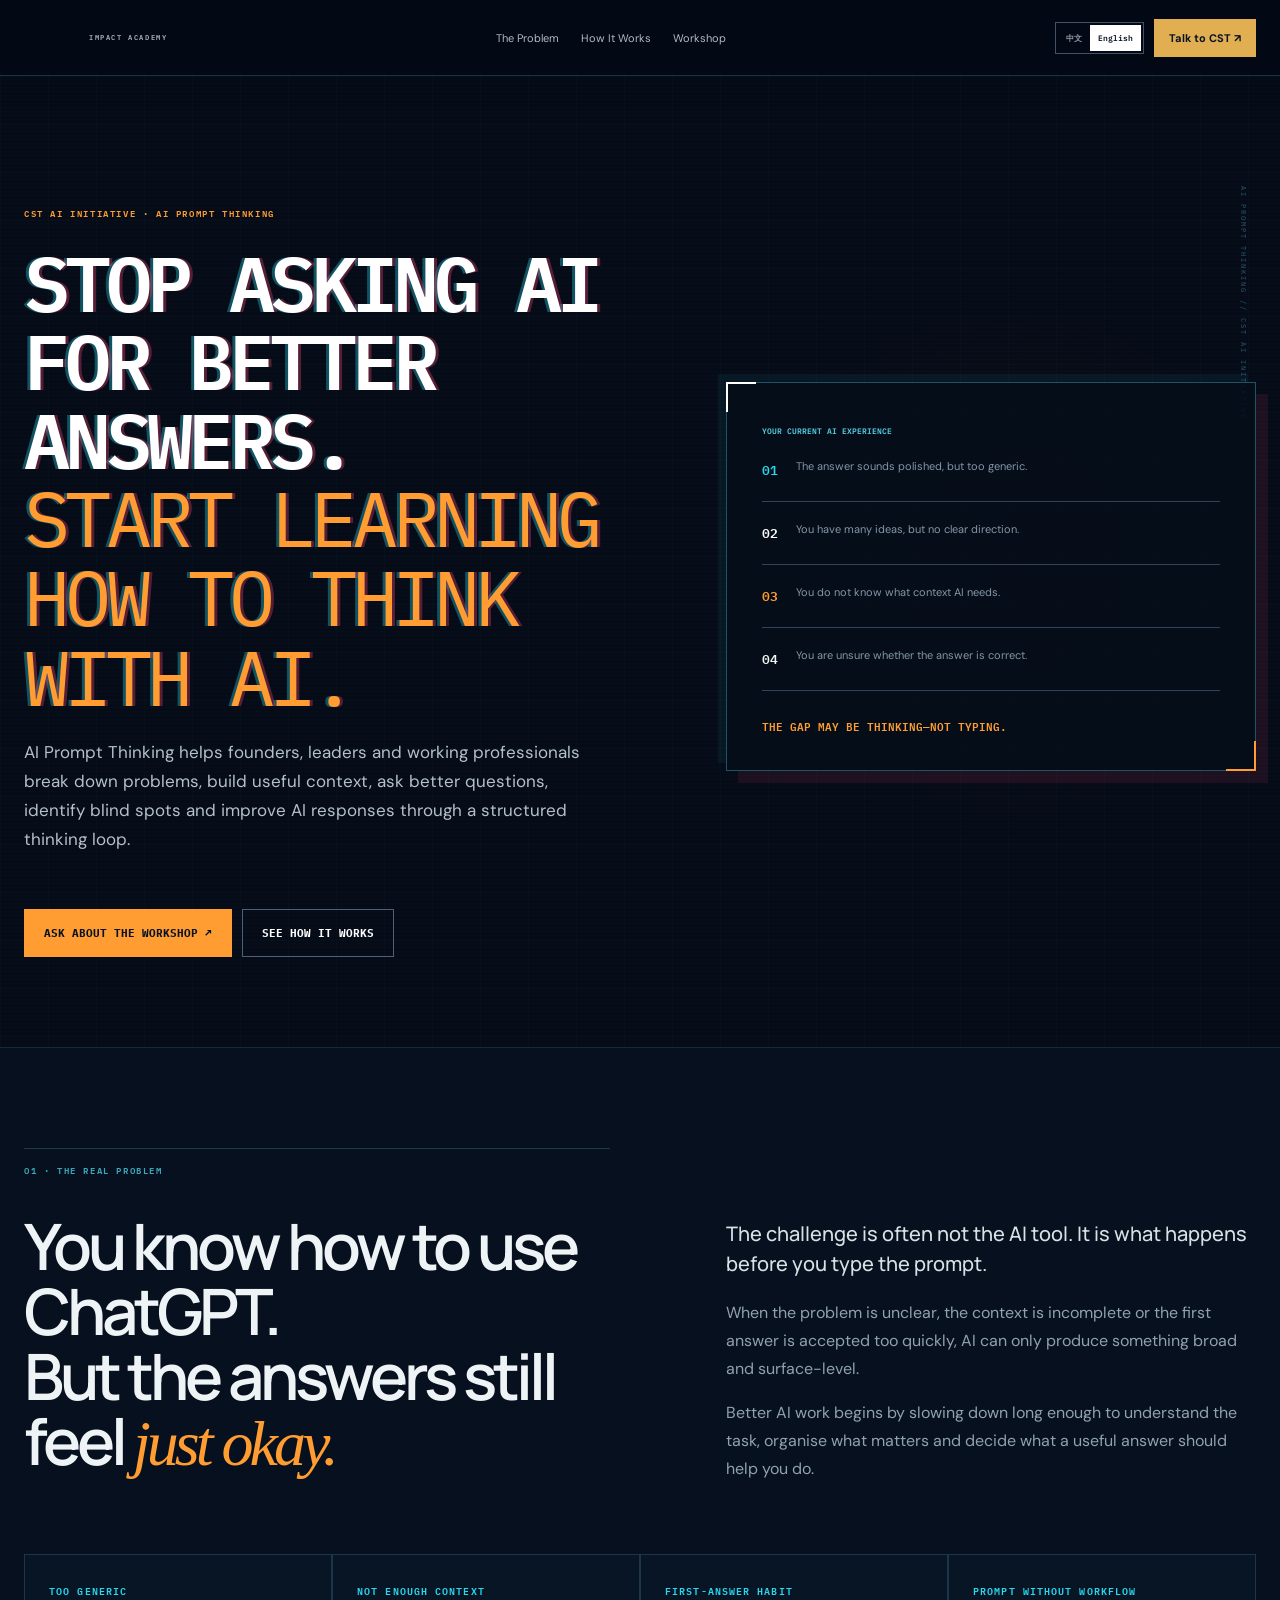
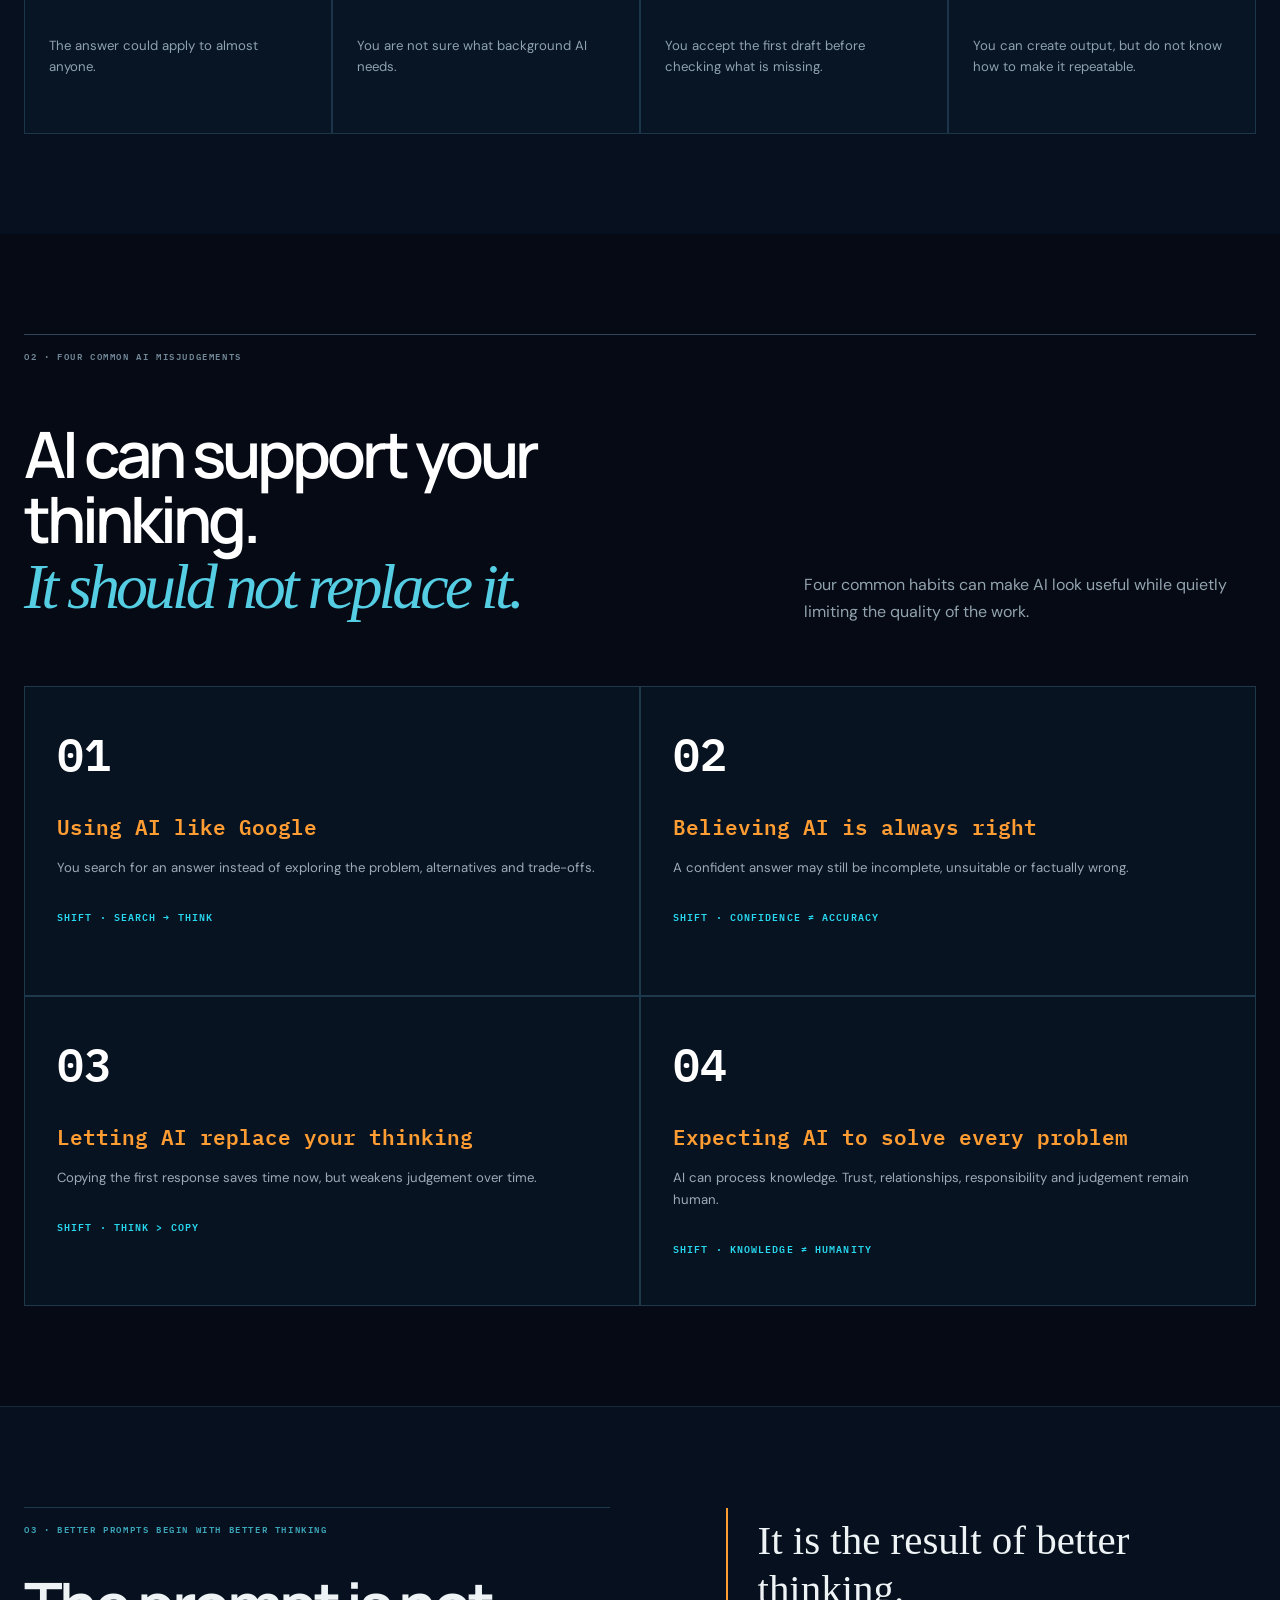
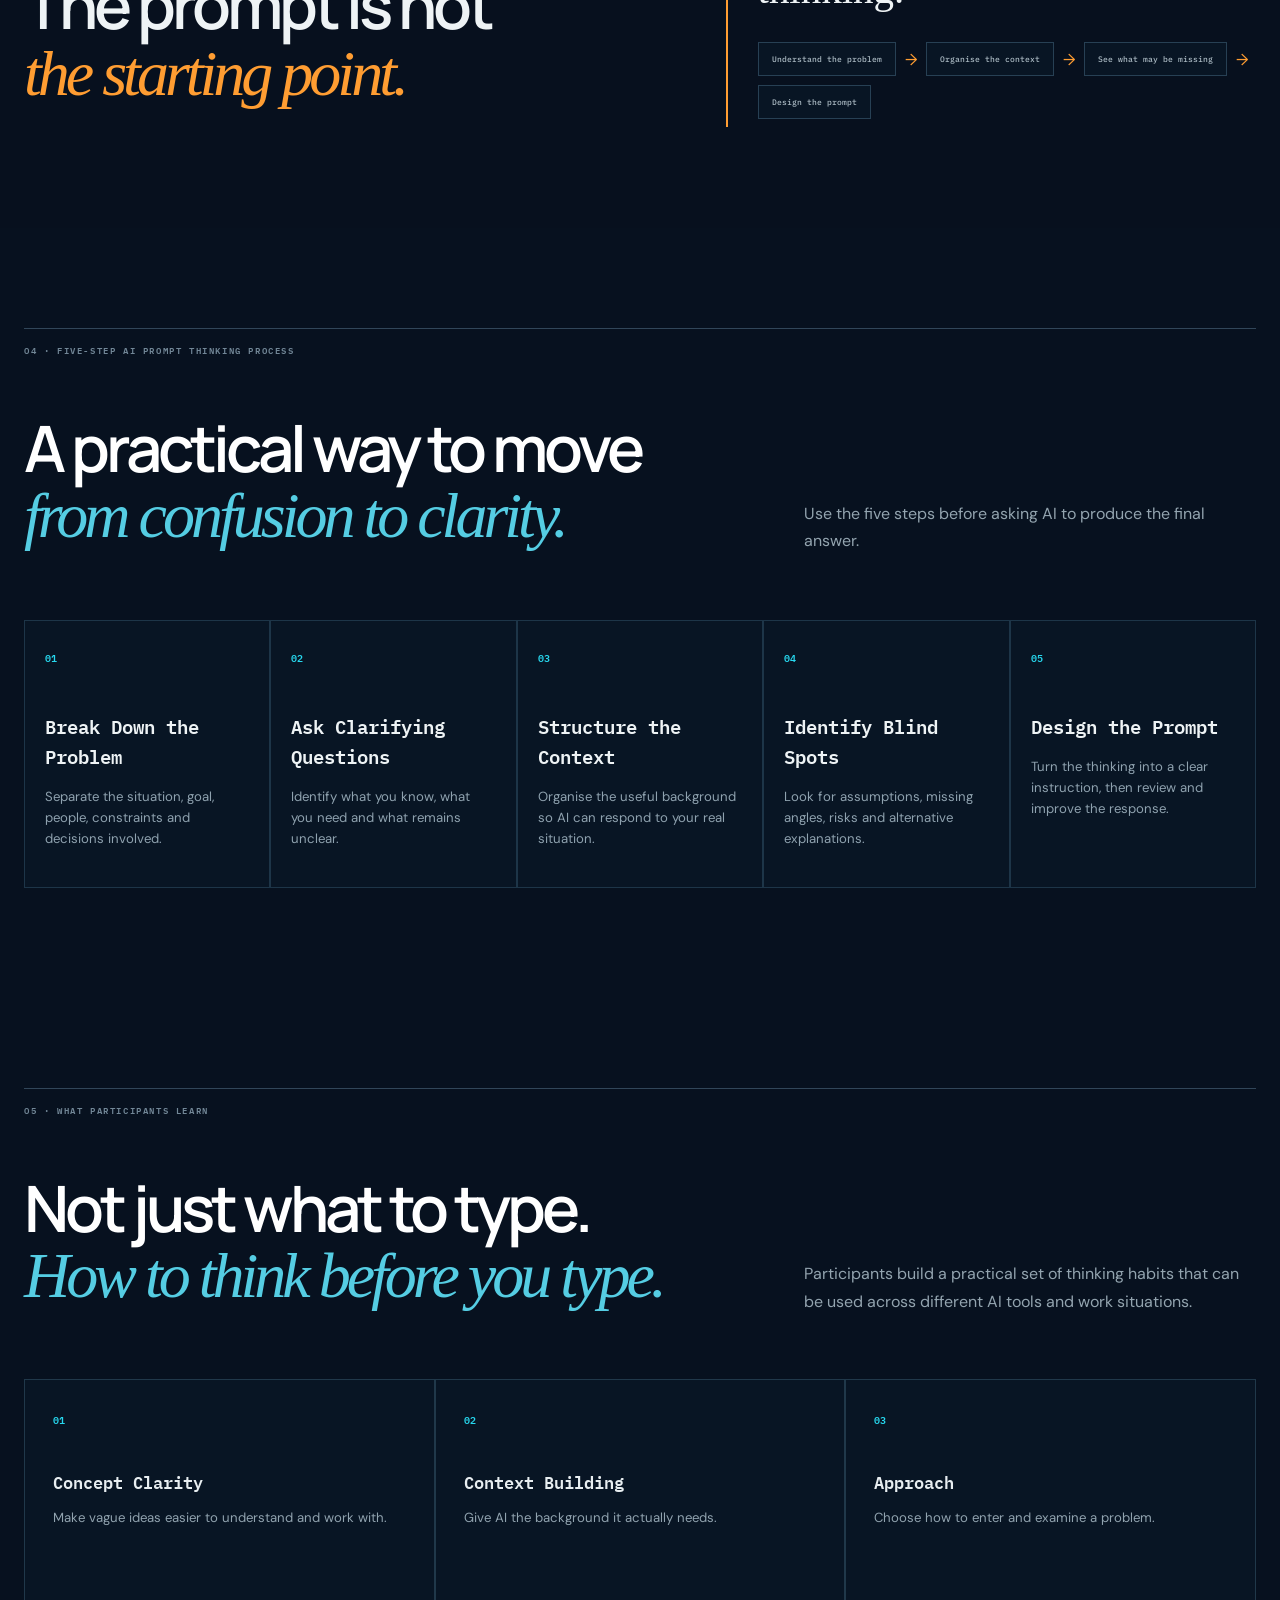
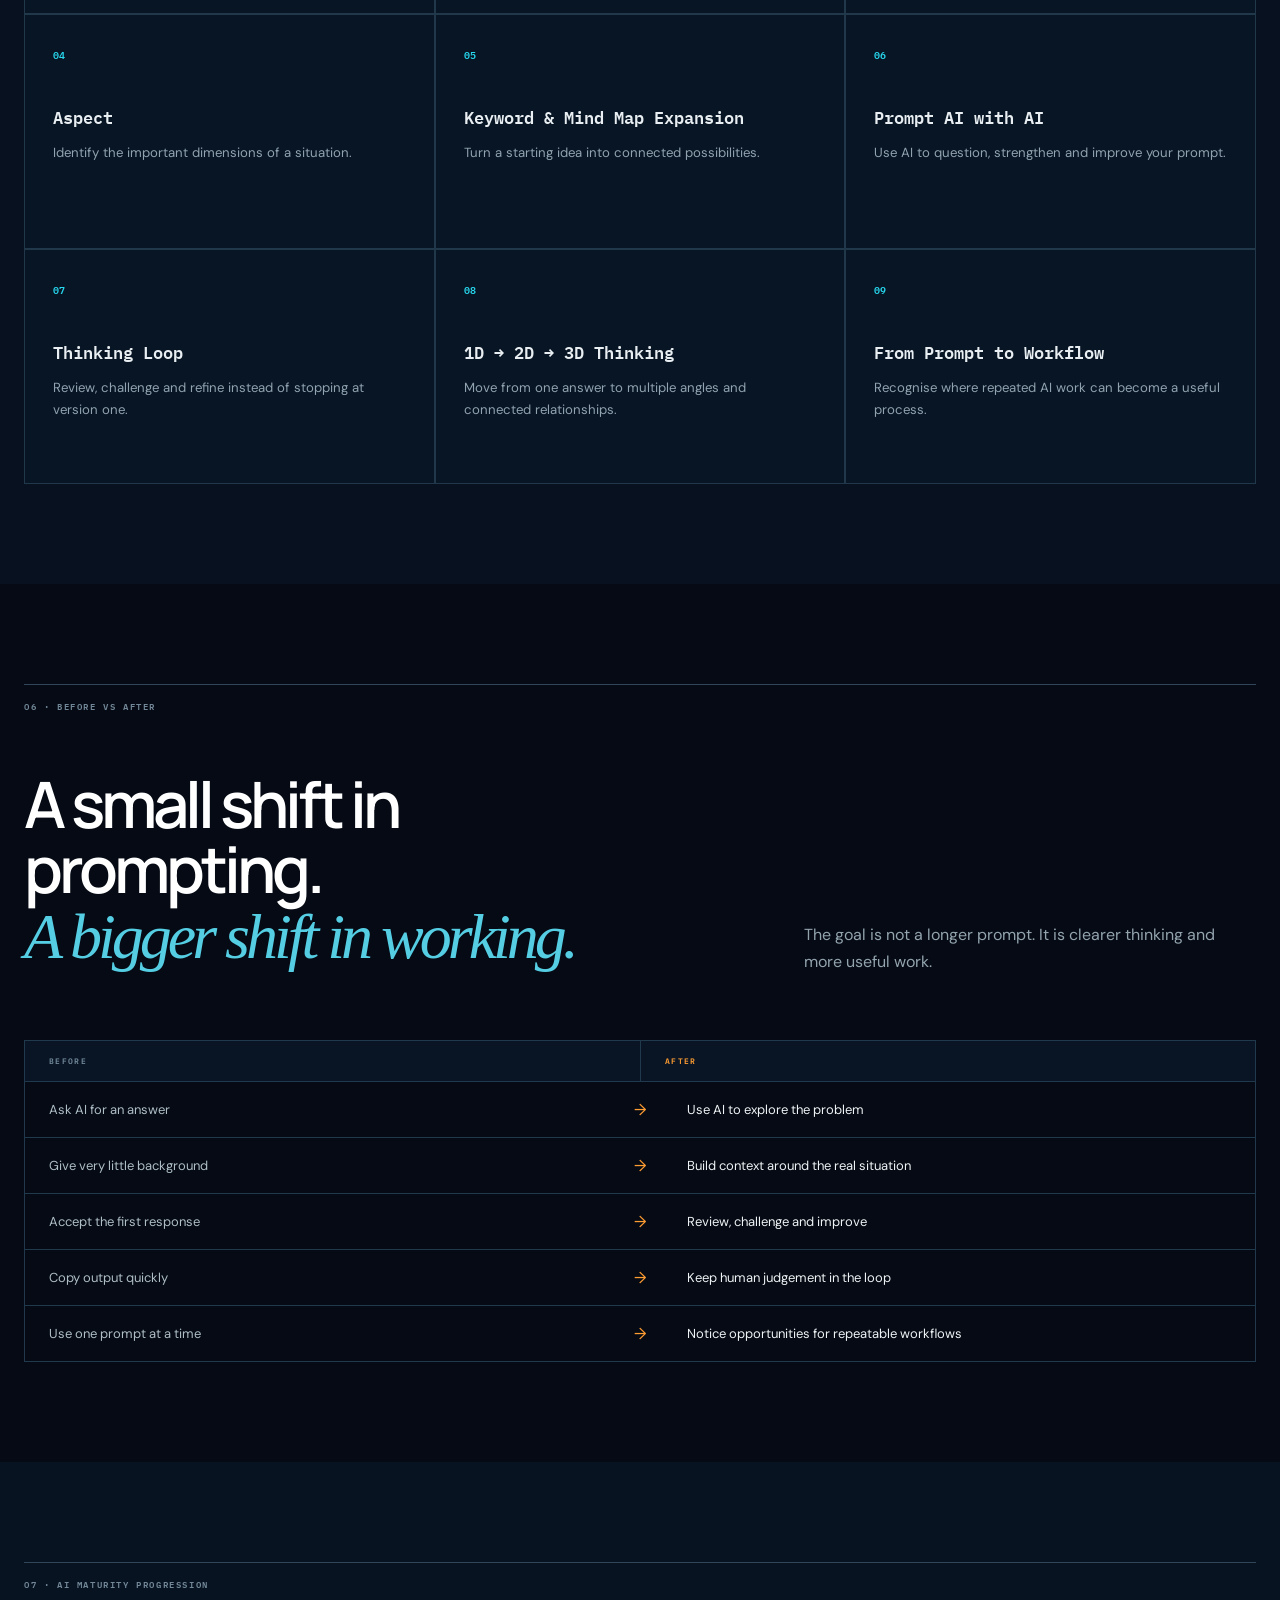
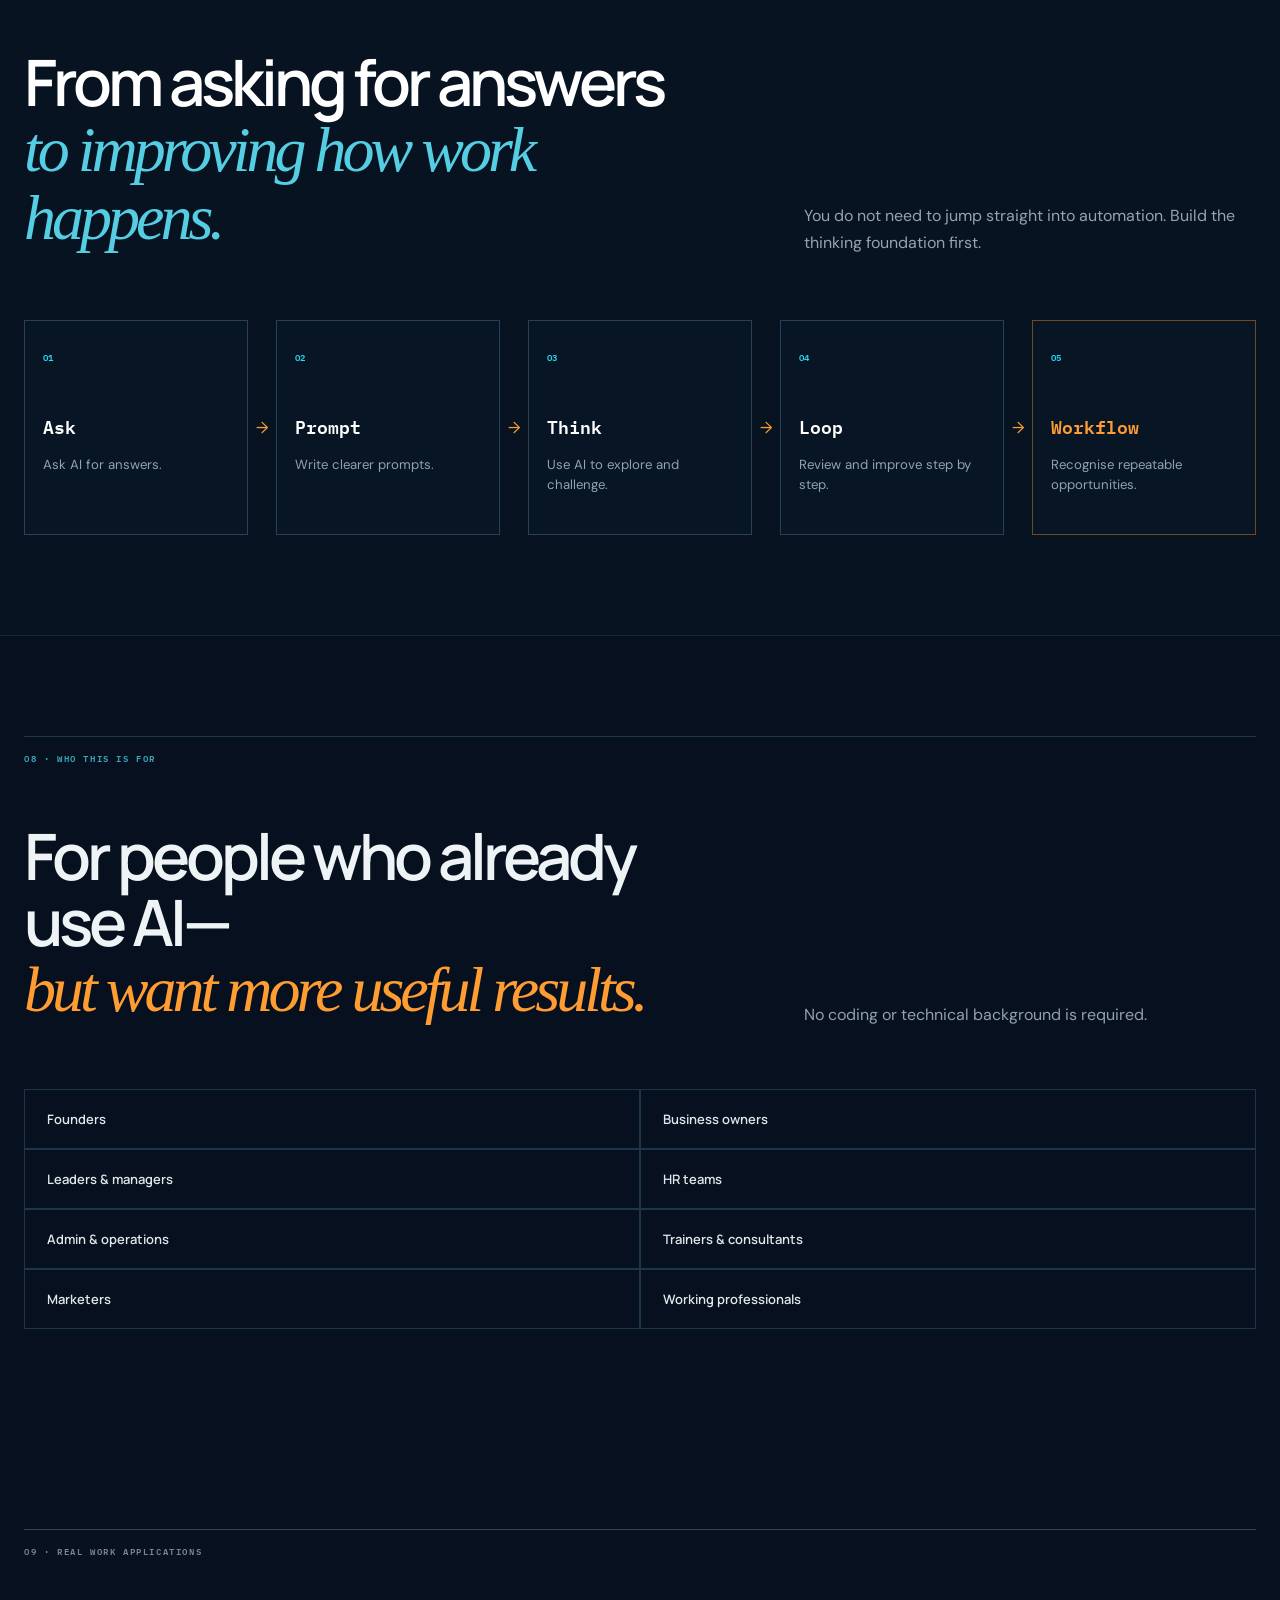
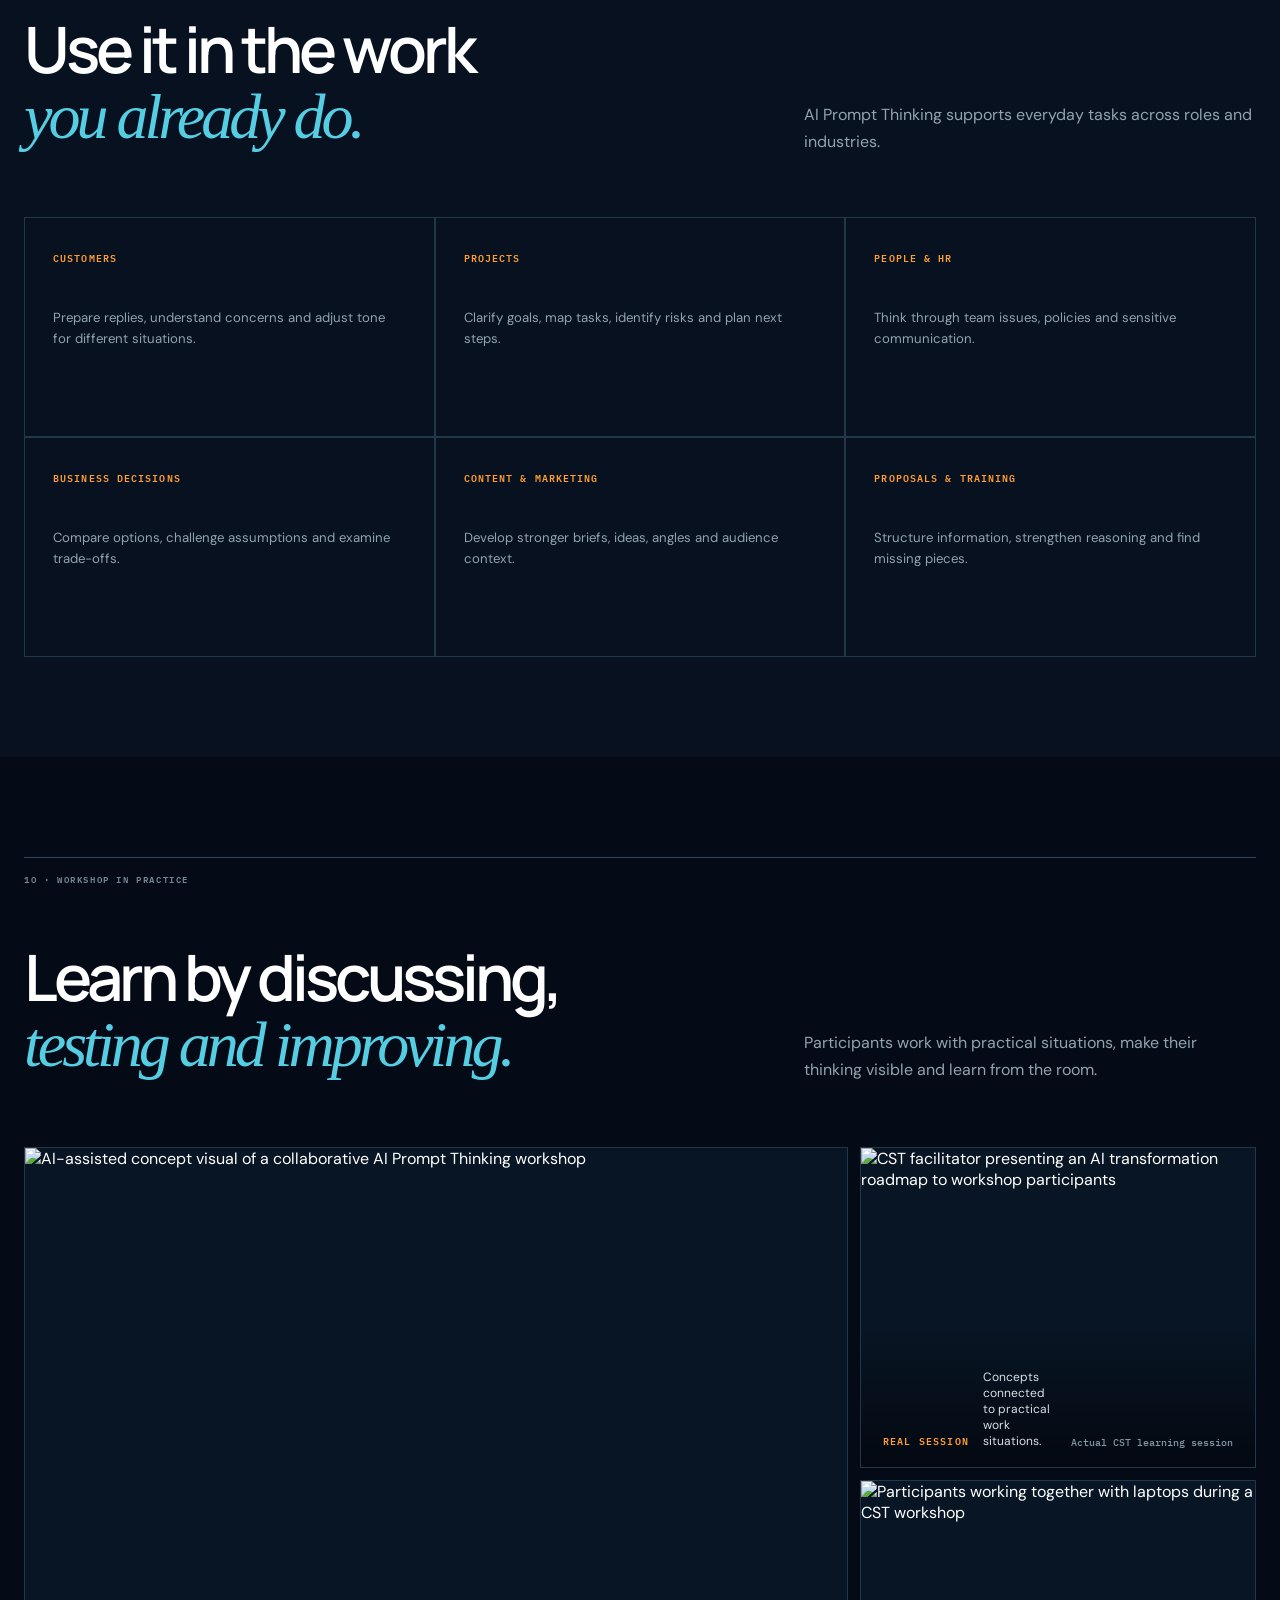
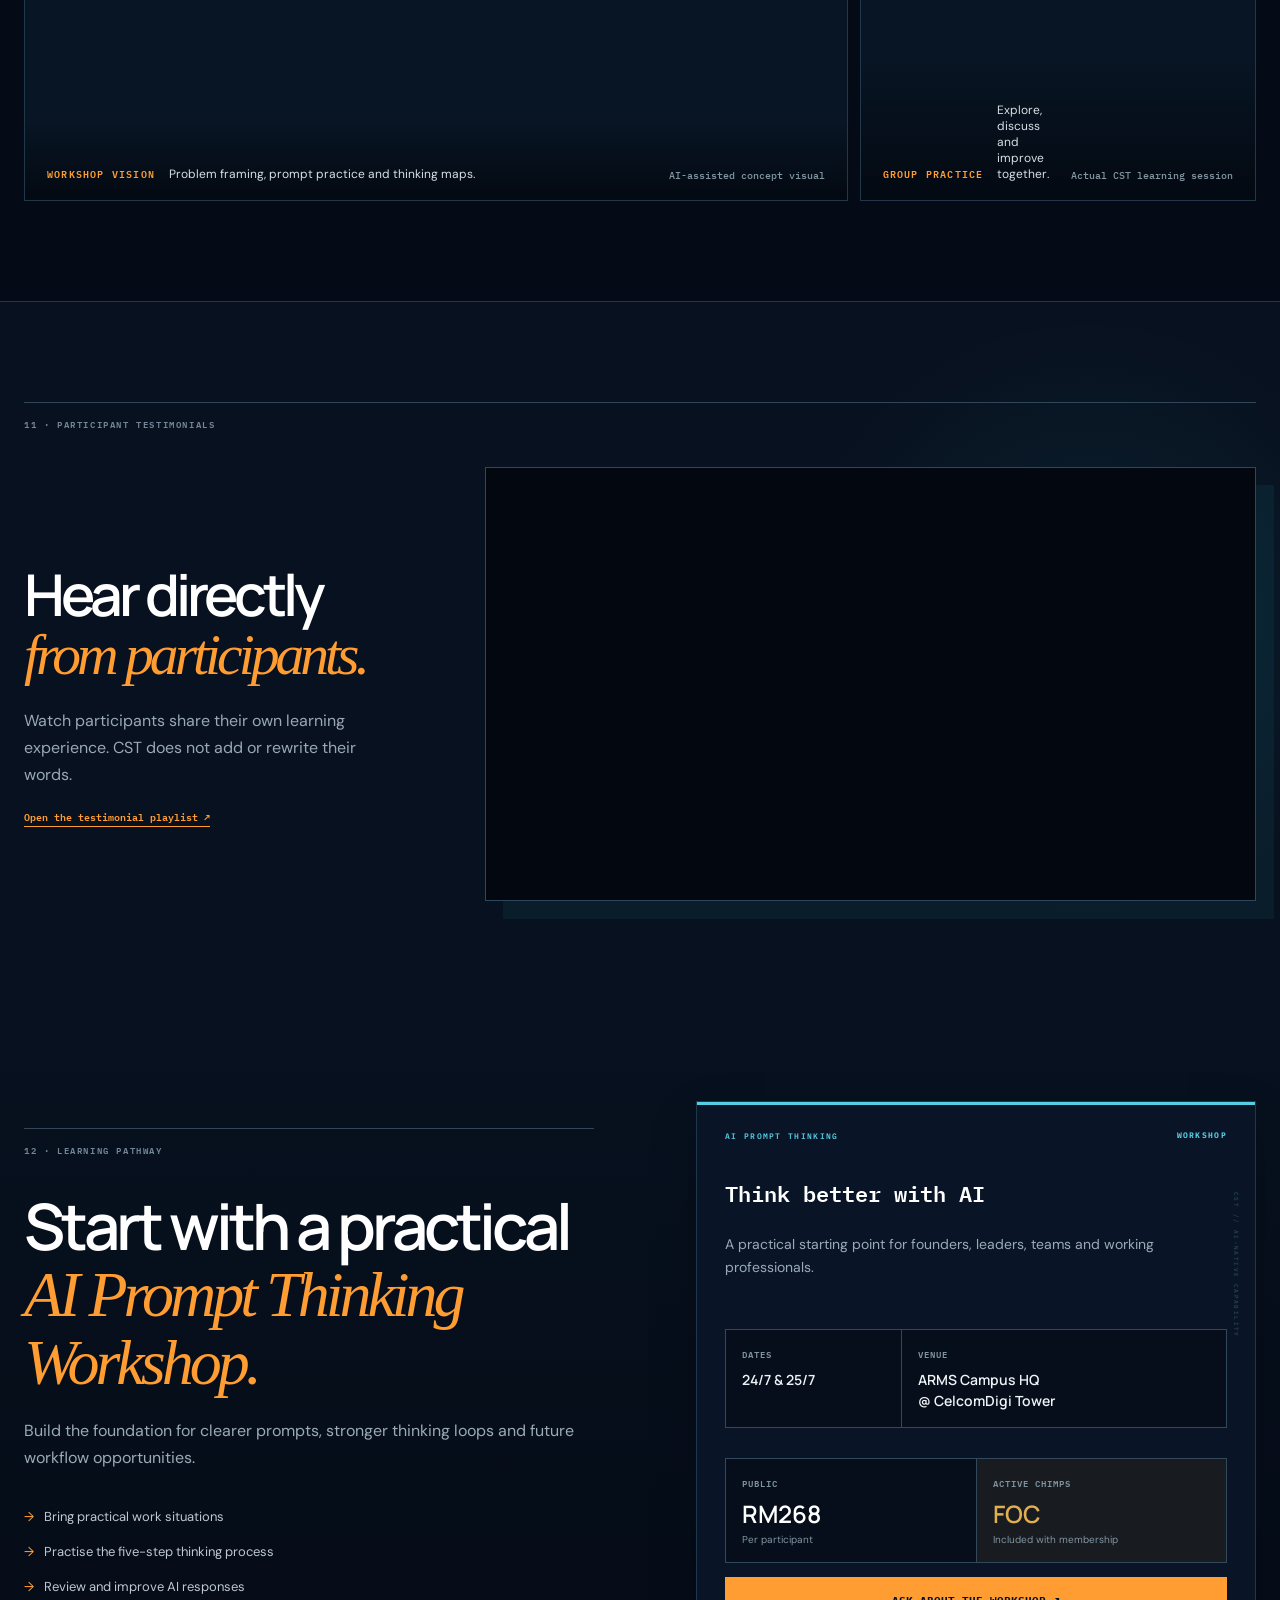
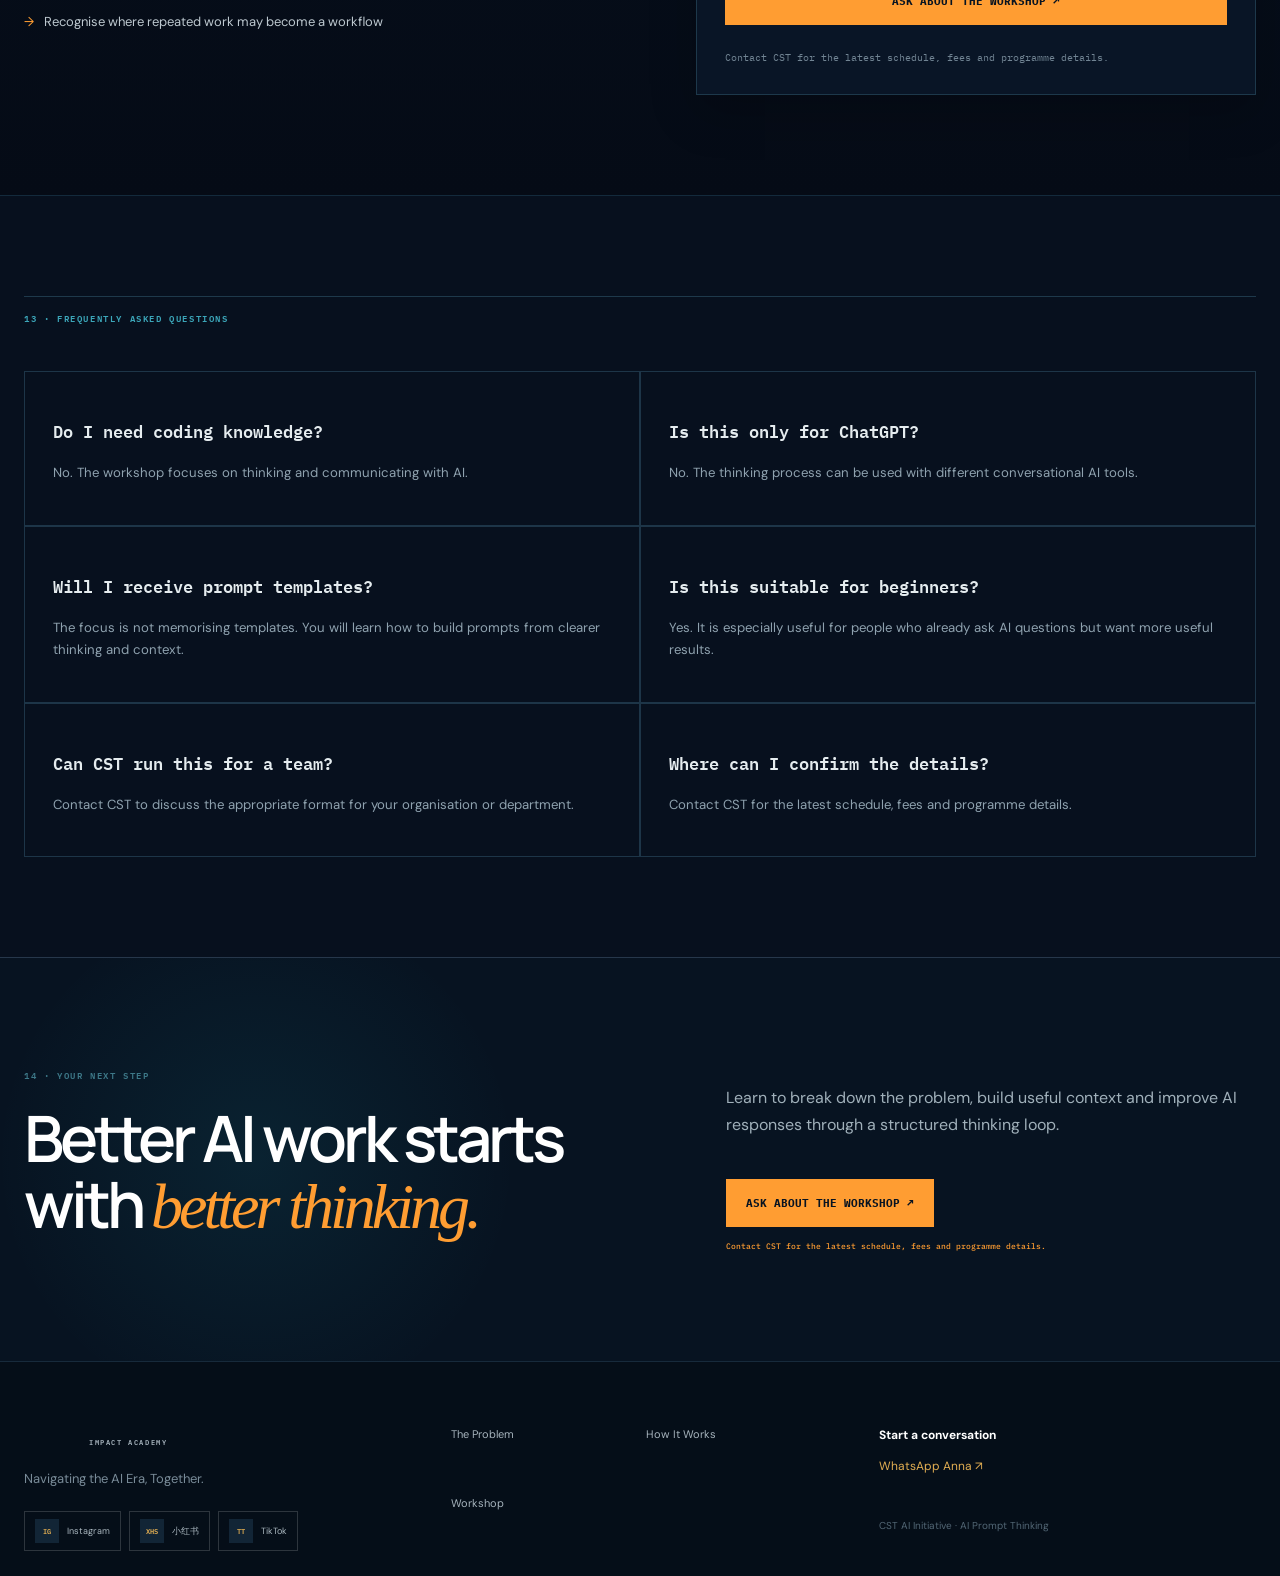
==== ai-prompt-thinking-workshop/index.html @ b7b4a483 "Add standalone AI Prompt Thinking landing page" ====
<!doctype html>
<html lang="en">
<head>
  <meta charset="utf-8">
  <meta name="viewport" content="width=device-width,initial-scale=1">
  <title>AI Prompt Thinking Workshop — Think better with AI</title>
  <meta name="description" content="Learn to break down problems, build useful context, ask better questions and improve AI responses through a structured thinking loop.">
  <link rel="stylesheet" href="site.css">
</head>
<body class="prompt-page">
<a class="skip" href="#main">Skip to content</a>
<div data-header></div>
<main id="main">

  <section class="hero subhero prompt-hero">
    <div class="wrap hero-grid">
      <div>
        <p class="label">CST AI INITIATIVE · AI PROMPT THINKING</p>
        <h1>Stop asking AI for better answers.<br><em>Start learning how to think with AI.</em></h1>
        <p class="lede">AI Prompt Thinking helps founders, leaders and working professionals break down problems, build useful context, ask better questions, identify blind spots and improve AI responses through a structured thinking loop.</p>
        <div class="actions">
          <a class="btn gold" data-wa>Ask about the Workshop ↗</a>
          <a class="btn line" href="#how-it-works">See how it works</a>
        </div>
      </div>
      <div class="terminal-card prompt-diagnostic">
        <small>YOUR CURRENT AI EXPERIENCE</small>
        <p><b>01</b><span>The answer sounds polished, but too generic.</span></p>
        <p><b>02</b><span>You have many ideas, but no clear direction.</span></p>
        <p><b>03</b><span>You do not know what context AI needs.</span></p>
        <p><b>04</b><span>You are unsure whether the answer is correct.</span></p>
        <strong>THE GAP MAY BE THINKING—NOT TYPING.</strong>
      </div>
    </div>
  </section>

  <section class="section paper" id="problem">
    <div class="wrap split">
      <div><p class="index">01 · THE REAL PROBLEM</p><h2>You know how to use ChatGPT.<br>But the answers still feel <em>just okay.</em></h2></div>
      <div class="prose">
        <p class="big">The challenge is often not the AI tool. It is what happens before you type the prompt.</p>
        <p>When the problem is unclear, the context is incomplete or the first answer is accepted too quickly, AI can only produce something broad and surface-level.</p>
        <p>Better AI work begins by slowing down long enough to understand the task, organise what matters and decide what a useful answer should help you do.</p>
      </div>
    </div>
    <div class="wrap pain-strip">
      <article><b>TOO GENERIC</b><p>The answer could apply to almost anyone.</p></article>
      <article><b>NOT ENOUGH CONTEXT</b><p>You are not sure what background AI needs.</p></article>
      <article><b>FIRST-ANSWER HABIT</b><p>You accept the first draft before checking what is missing.</p></article>
      <article><b>PROMPT WITHOUT WORKFLOW</b><p>You can create output, but do not know how to make it repeatable.</p></article>
    </div>
  </section>

  <section class="section misjudgements">
    <div class="wrap">
      <p class="index pale">02 · FOUR COMMON AI MISJUDGEMENTS</p>
      <div class="section-head"><h2>AI can support your thinking.<br><em>It should not replace it.</em></h2><p>Four common habits can make AI look useful while quietly limiting the quality of the work.</p></div>
      <div class="misjudgement-grid">
        <article><span>01</span><h3>Using AI like Google</h3><p>You search for an answer instead of exploring the problem, alternatives and trade-offs.</p><b>SHIFT · SEARCH → THINK</b></article>
        <article><span>02</span><h3>Believing AI is always right</h3><p>A confident answer may still be incomplete, unsuitable or factually wrong.</p><b>SHIFT · CONFIDENCE ≠ ACCURACY</b></article>
        <article><span>03</span><h3>Letting AI replace your thinking</h3><p>Copying the first response saves time now, but weakens judgement over time.</p><b>SHIFT · THINK &gt; COPY</b></article>
        <article><span>04</span><h3>Expecting AI to solve every problem</h3><p>AI can process knowledge. Trust, relationships, responsibility and judgement remain human.</p><b>SHIFT · KNOWLEDGE ≠ HUMANITY</b></article>
      </div>
    </div>
  </section>

  <section class="section paper better-thinking">
    <div class="wrap split">
      <div><p class="index">03 · BETTER PROMPTS BEGIN WITH BETTER THINKING</p><h2>The prompt is not<br><em>the starting point.</em></h2></div>
      <div class="core-statement">
        <p>It is the result of better thinking.</p>
        <div class="thinking-chain"><span>Understand the problem</span><i>→</i><span>Organise the context</span><i>→</i><span>See what may be missing</span><i>→</i><span>Design the prompt</span></div>
      </div>
    </div>
  </section>

  <section class="section process-section" id="how-it-works">
    <div class="wrap">
      <p class="index pale">04 · FIVE-STEP AI PROMPT THINKING PROCESS</p>
      <div class="section-head"><h2>A practical way to move<br><em>from confusion to clarity.</em></h2><p>Use the five steps before asking AI to produce the final answer.</p></div>
      <div class="thinking-process">
        <article><b>01</b><h3>Break Down the Problem</h3><p>Separate the situation, goal, people, constraints and decisions involved.</p></article>
        <article><b>02</b><h3>Ask Clarifying Questions</h3><p>Identify what you know, what you need and what remains unclear.</p></article>
        <article><b>03</b><h3>Structure the Context</h3><p>Organise the useful background so AI can respond to your real situation.</p></article>
        <article><b>04</b><h3>Identify Blind Spots</h3><p>Look for assumptions, missing angles, risks and alternative explanations.</p></article>
        <article><b>05</b><h3>Design the Prompt</h3><p>Turn the thinking into a clear instruction, then review and improve the response.</p></article>
      </div>
    </div>
  </section>

  <section class="section learn-section">
    <div class="wrap">
      <p class="index pale">05 · WHAT PARTICIPANTS LEARN</p>
      <div class="section-head"><h2>Not just what to type.<br><em>How to think before you type.</em></h2><p>Participants build a practical set of thinking habits that can be used across different AI tools and work situations.</p></div>
      <div class="learn-grid">
        <article><b>01</b><h3>Concept Clarity</h3><p>Make vague ideas easier to understand and work with.</p></article>
        <article><b>02</b><h3>Context Building</h3><p>Give AI the background it actually needs.</p></article>
        <article><b>03</b><h3>Approach</h3><p>Choose how to enter and examine a problem.</p></article>
        <article><b>04</b><h3>Aspect</h3><p>Identify the important dimensions of a situation.</p></article>
        <article><b>05</b><h3>Keyword & Mind Map Expansion</h3><p>Turn a starting idea into connected possibilities.</p></article>
        <article><b>06</b><h3>Prompt AI with AI</h3><p>Use AI to question, strengthen and improve your prompt.</p></article>
        <article><b>07</b><h3>Thinking Loop</h3><p>Review, challenge and refine instead of stopping at version one.</p></article>
        <article><b>08</b><h3>1D → 2D → 3D Thinking</h3><p>Move from one answer to multiple angles and connected relationships.</p></article>
        <article><b>09</b><h3>From Prompt to Workflow</h3><p>Recognise where repeated AI work can become a useful process.</p></article>
      </div>
    </div>
  </section>

  <section class="section before-after">
    <div class="wrap">
      <p class="index pale">06 · BEFORE VS AFTER</p>
      <div class="section-head"><h2>A small shift in prompting.<br><em>A bigger shift in working.</em></h2><p>The goal is not a longer prompt. It is clearer thinking and more useful work.</p></div>
      <div class="comparison-grid">
        <div class="comparison-head"><span>BEFORE</span><span>AFTER</span></div>
        <div><p>Ask AI for an answer</p><i>→</i><p>Use AI to explore the problem</p></div>
        <div><p>Give very little background</p><i>→</i><p>Build context around the real situation</p></div>
        <div><p>Accept the first response</p><i>→</i><p>Review, challenge and improve</p></div>
        <div><p>Copy output quickly</p><i>→</i><p>Keep human judgement in the loop</p></div>
        <div><p>Use one prompt at a time</p><i>→</i><p>Notice opportunities for repeatable workflows</p></div>
      </div>
    </div>
  </section>

  <section class="section navy maturity-section">
    <div class="wrap">
      <p class="index pale">07 · AI MATURITY PROGRESSION</p>
      <div class="section-head"><h2>From asking for answers<br><em>to improving how work happens.</em></h2><p>You do not need to jump straight into automation. Build the thinking foundation first.</p></div>
      <div class="maturity-track">
        <article><b>01</b><h3>Ask</h3><p>Ask AI for answers.</p></article><i>→</i>
        <article><b>02</b><h3>Prompt</h3><p>Write clearer prompts.</p></article><i>→</i>
        <article><b>03</b><h3>Think</h3><p>Use AI to explore and challenge.</p></article><i>→</i>
        <article><b>04</b><h3>Loop</h3><p>Review and improve step by step.</p></article><i>→</i>
        <article><b>05</b><h3>Workflow</h3><p>Recognise repeatable opportunities.</p></article>
      </div>
    </div>
  </section>

  <section class="section paper audience-section">
    <div class="wrap">
      <p class="index">08 · WHO THIS IS FOR</p>
      <div class="section-head"><h2>For people who already use AI—<br><em>but want more useful results.</em></h2><p>No coding or technical background is required.</p></div>
      <div class="audience-grid">
        <span>Founders</span><span>Business owners</span><span>Leaders & managers</span><span>HR teams</span>
        <span>Admin & operations</span><span>Trainers & consultants</span><span>Marketers</span><span>Working professionals</span>
      </div>
    </div>
  </section>

  <section class="section applications">
    <div class="wrap">
      <p class="index pale">09 · REAL WORK APPLICATIONS</p>
      <div class="section-head"><h2>Use it in the work<br><em>you already do.</em></h2><p>AI Prompt Thinking supports everyday tasks across roles and industries.</p></div>
      <div class="application-grid">
        <article><b>CUSTOMERS</b><p>Prepare replies, understand concerns and adjust tone for different situations.</p></article>
        <article><b>PROJECTS</b><p>Clarify goals, map tasks, identify risks and plan next steps.</p></article>
        <article><b>PEOPLE & HR</b><p>Think through team issues, policies and sensitive communication.</p></article>
        <article><b>BUSINESS DECISIONS</b><p>Compare options, challenge assumptions and examine trade-offs.</p></article>
        <article><b>CONTENT & MARKETING</b><p>Develop stronger briefs, ideas, angles and audience context.</p></article>
        <article><b>PROPOSALS & TRAINING</b><p>Structure information, strengthen reasoning and find missing pieces.</p></article>
      </div>
    </div>
  </section>

  <section class="section workshop-experience">
    <div class="wrap">
      <p class="index pale">10 · WORKSHOP IN PRACTICE</p>
      <div class="section-head"><h2>Learn by discussing,<br><em>testing and improving.</em></h2><p>Participants work with practical situations, make their thinking visible and learn from the room.</p></div>
      <div class="experience-gallery">
        <figure class="experience-feature"><img src="assets/ai-prompt-workshop-concept.png" alt="AI-assisted concept visual of a collaborative AI Prompt Thinking workshop" loading="lazy"><figcaption><b>WORKSHOP VISION</b><span>Problem framing, prompt practice and thinking maps.</span><small>AI-assisted concept visual</small></figcaption></figure>
        <figure><img src="assets/ai-workshop-live-session.png" alt="CST facilitator presenting an AI transformation roadmap to workshop participants" loading="lazy"><figcaption><b>REAL SESSION</b><span>Concepts connected to practical work situations.</span><small>Actual CST learning session</small></figcaption></figure>
        <figure><img src="assets/ai-workshop-group-practice.png" alt="Participants working together with laptops during a CST workshop" loading="lazy"><figcaption><b>GROUP PRACTICE</b><span>Explore, discuss and improve together.</span><small>Actual CST learning session</small></figcaption></figure>
      </div>
    </div>
  </section>

  <section class="section testimonial-video">
    <div class="wrap">
      <p class="index pale">11 · PARTICIPANT TESTIMONIALS</p>
      <div class="video-layout">
        <div class="video-copy"><h2>Hear directly<br><em>from participants.</em></h2><p>Watch participants share their own learning experience. CST does not add or rewrite their words.</p><a class="playlist-link" href="https://youtube.com/playlist?list=PLBuqUqeKk8ig" target="_blank" rel="noopener">Open the testimonial playlist ↗</a></div>
        <div class="video-frame">
          <iframe data-youtube-src="https://www.youtube-nocookie.com/embed/videoseries?list=PLBuqUqeKk8ig" title="CST participant testimonial playlist" loading="lazy" referrerpolicy="strict-origin-when-cross-origin" allow="accelerometer; autoplay; clipboard-write; encrypted-media; gyroscope; picture-in-picture; web-share" allowfullscreen></iframe>
          <a class="video-local-fallback" href="https://youtube.com/playlist?list=PLBuqUqeKk8ig" target="_blank" rel="noopener"><span class="youtube-play">▶</span><b>Watch participant testimonials on YouTube</b><small>Local file previews cannot load the embedded YouTube player. The player will appear automatically on the published website.</small></a>
        </div>
      </div>
    </div>
  </section>

  <section class="section programme-pathways" id="programmes">
    <div class="wrap workshop-layout">
      <div>
        <p class="index pale">12 · LEARNING PATHWAY</p>
        <h2>Start with a practical<br><em>AI Prompt Thinking Workshop.</em></h2>
        <p class="workshop-intro">Build the foundation for clearer prompts, stronger thinking loops and future workflow opportunities.</p>
        <ul class="workshop-takeaways"><li>Bring practical work situations</li><li>Practise the five-step thinking process</li><li>Review and improve AI responses</li><li>Recognise where repeated work may become a workflow</li></ul>
      </div>
      <article class="offer-card starter">
        <div class="offer-top"><span>AI PROMPT THINKING</span><b>WORKSHOP</b></div>
        <h3>Think better with AI</h3>
        <p class="offer-for">A practical starting point for founders, leaders, teams and working professionals.</p>
        <div class="workshop-meta">
          <div><small>DATES</small><strong>24/7 &amp; 25/7</strong></div>
          <div><small>VENUE</small><strong>ARMS Campus HQ<br>@ CelcomDigi Tower</strong></div>
        </div>
        <div class="offer-price"><div><small>PUBLIC</small><strong>RM268</strong><span>Per participant</span></div><div class="chimp-price"><small>ACTIVE CHIMPS</small><strong>FOC</strong><span>Included with membership</span></div></div>
        <a class="btn gold" data-wa>Ask about the Workshop ↗</a>
        <p class="offer-note">Contact CST for the latest schedule, fees and programme details.</p>
      </article>
    </div>
  </section>

  <section class="section paper faq-section">
    <div class="wrap">
      <p class="index">13 · FREQUENTLY ASKED QUESTIONS</p>
      <div class="faq-grid">
        <article><h3>Do I need coding knowledge?</h3><p>No. The workshop focuses on thinking and communicating with AI.</p></article>
        <article><h3>Is this only for ChatGPT?</h3><p>No. The thinking process can be used with different conversational AI tools.</p></article>
        <article><h3>Will I receive prompt templates?</h3><p>The focus is not memorising templates. You will learn how to build prompts from clearer thinking and context.</p></article>
        <article><h3>Is this suitable for beginners?</h3><p>Yes. It is especially useful for people who already ask AI questions but want more useful results.</p></article>
        <article><h3>Can CST run this for a team?</h3><p>Contact CST to discuss the appropriate format for your organisation or department.</p></article>
        <article><h3>Where can I confirm the details?</h3><p>Contact CST for the latest schedule, fees and programme details.</p></article>
      </div>
    </div>
  </section>

  <section class="section prompt-final-cta">
    <div class="wrap split">
      <div><p class="label">14 · YOUR NEXT STEP</p><h2>Better AI work starts<br>with <em>better thinking.</em></h2></div>
      <div><p>Learn to break down the problem, build useful context and improve AI responses through a structured thinking loop.</p><a class="btn gold" data-wa>Ask about the Workshop ↗</a><small>Contact CST for the latest schedule, fees and programme details.</small></div>
    </div>
  </section>

</main>
<div data-footer></div>
<script src="site.js"></script>
</body>
</html>
---- ai-prompt-thinking-workshop/site.css ----
@import url('https://fonts.googleapis.com/css2?family=DM+Sans:wght@400;500;600;700&family=IBM+Plex+Mono:wght@400;500;600&family=Manrope:wght@500;600;700&display=swap');
:root{--navy:#071321;--navy2:#0b1d30;--paper:#f6f4ee;--mist:#e8ebea;--ink:#112537;--muted:#64727b;--cyan:#55cde3;--gold:#e2ae52;--amber:#ed9d45;--line:rgba(17,37,55,.16);--max:1240px}*{box-sizing:border-box}html{scroll-behavior:smooth}body{margin:0;background:var(--paper);color:var(--ink);font-family:"DM Sans",sans-serif}a{color:inherit;text-decoration:none}.skip{position:fixed;left:10px;top:10px;z-index:99;padding:10px;background:#fff;transform:translateY(-150%)}.skip:focus{transform:none}:focus-visible{outline:3px solid var(--gold);outline-offset:3px}.wrap{width:min(var(--max),calc(100% - 48px));margin:auto}.site-header{height:76px;position:sticky;top:0;z-index:40;background:rgba(7,19,33,.96);color:#fff;display:grid;grid-template-columns:auto 1fr auto;align-items:center;padding:0 max(24px,calc((100vw - var(--max))/2));gap:35px;border-bottom:1px solid #243445}.brand{display:flex;align-items:center;gap:10px}.brand small{font:600 7px "IBM Plex Mono";letter-spacing:1.6px;color:#aab7c0}.logo-crop{width:55px;height:30px;overflow:hidden;position:relative}.logo-crop img{width:115px;max-width:none;position:absolute;left:50%;top:50%;transform:translate(-50%,-50%);filter:invert(1);mix-blend-mode:screen}.site-header nav{display:flex;justify-content:center;gap:clamp(12px,1.7vw,27px)}.site-header nav a{font-size:11px;color:#aebbc5;padding:28px 0;white-space:nowrap}.site-header nav a:hover,.site-header nav a.active{color:#fff;border-bottom:2px solid var(--cyan)}.talk{background:var(--gold);color:var(--navy);padding:12px 15px;font-size:11px;font-weight:700}.menu{display:none}.hero{background:var(--navy);color:#fff;min-height:700px;padding:120px 0 90px;position:relative;overflow:hidden}.hero:after{content:"";position:absolute;inset:0;pointer-events:none;background:linear-gradient(rgba(255,255,255,.025) 1px,transparent 1px),linear-gradient(90deg,rgba(255,255,255,.025) 1px,transparent 1px);background-size:55px 55px}.hero .wrap{position:relative;z-index:1}.hero-grid,.split{display:grid;grid-template-columns:1.05fr .95fr;gap:9vw;align-items:center}.label,.index{font:600 9px "IBM Plex Mono";letter-spacing:1.6px;color:#3d7888}.hero .label{color:var(--cyan)}h1,h2{font:600 clamp(48px,6vw,82px)/1.02 Manrope;letter-spacing:-4px;margin:22px 0}h1 em,h2 em{font-family:Georgia,serif;font-weight:400;color:var(--cyan)}.lede{font-size:17px;line-height:1.7;color:#b4c1ca;max-width:680px}.actions{display:flex;gap:10px;flex-wrap:wrap;margin-top:30px}.btn{min-height:48px;padding:0 19px;display:inline-flex;align-items:center;justify-content:center;font-size:11px;font-weight:700;border:1px solid transparent;margin-top:25px}.gold{background:var(--gold);color:var(--navy)}.line{border-color:#506175;color:#fff}.home-map{aspect-ratio:1;border:1px solid #2b5064;border-radius:50%;position:relative;background:radial-gradient(circle,#102d44,transparent 58%)}.home-map:before,.home-map:after{content:"";position:absolute;inset:17%;border:1px dashed #36596b;border-radius:50%}.home-map:after{inset:31%;border-color:#a98444}.home-map strong{position:absolute;inset:35%;border-radius:50%;background:#10283c;display:flex;flex-direction:column;align-items:center;justify-content:center;font:600 39px Manrope;color:#fff}.home-map strong small{font:500 7px/1.7 "IBM Plex Mono";color:var(--gold);text-align:center}.home-map>span{position:absolute;font:500 8px "IBM Plex Mono";color:#8aa0ae}.home-map>span:nth-child(1){top:12%;left:45%}.home-map>span:nth-child(2){right:8%;top:48%}.home-map>span:nth-child(3){bottom:10%;left:45%}.home-map>span:nth-child(4){left:7%;top:48%}.section{padding:100px 0}.paper{background:var(--paper)}.mist{background:var(--mist)}.navy{background:var(--navy);color:#fff}.pale{color:#728797;border-color:#314659!important}.index{border-top:1px solid var(--line);padding-top:13px;margin:0 0 35px}.section h2{font-size:clamp(44px,5vw,69px)}.prose{align-self:end}.prose p{line-height:1.75;color:var(--muted)}.prose .big{font:500 20px/1.5 Manrope;color:inherit}.section-head{display:grid;grid-template-columns:1.2fr .8fr;align-items:end;gap:8vw}.section-head>p{line-height:1.7;color:var(--muted)}.navy .section-head>p{color:#a6b4bd}.portal-grid{display:grid;grid-template-columns:repeat(2,1fr);margin-top:45px}.portal-grid a{min-height:270px;border:1px solid #304457;padding:30px;display:flex;flex-direction:column;transition:.2s}.portal-grid a:hover{background:#10283d;transform:translateY(-3px)}.portal-grid small{font:600 8px "IBM Plex Mono";color:var(--cyan)}.portal-grid h3{font:600 27px Manrope;margin:30px 0 8px}.portal-grid p{font-size:13px;line-height:1.6;color:#9aabb6}.portal-grid b{margin-top:auto;color:var(--gold);font-size:11px}.format-grid{display:grid;grid-template-columns:repeat(4,1fr);margin-top:45px}.format-grid article{border:1px solid var(--line);padding:25px;min-height:240px}.format-grid b{font:500 9px "IBM Plex Mono";color:#568495}.format-grid h3{font:600 20px Manrope;margin-top:45px}.format-grid p{font-size:12px;line-height:1.65;color:var(--muted)}.quotes{display:grid;grid-template-columns:repeat(3,1fr);gap:14px;margin-top:40px}.quotes blockquote{margin:0;background:var(--paper);padding:30px;min-height:230px;display:flex;flex-direction:column}.quotes p{font:500 19px/1.5 Georgia}.quotes footer{margin-top:auto;font-size:10px;color:var(--muted)}.clients h2{font-size:27px;letter-spacing:-1px}.client-list{display:grid;grid-template-columns:repeat(8,1fr);border:1px solid var(--line);margin:35px 0}.client-list span{padding:25px 10px;text-align:center;border-right:1px solid var(--line);font:600 13px Manrope}.note{font-size:10px;color:var(--muted)}.cta{background:var(--navy2);color:#fff}.cta p{line-height:1.7;color:#a9b7c0}.footer{background:#050e18;color:#fff;padding:65px 0 25px}.footer-grid{display:grid;grid-template-columns:1fr 1fr 1fr;gap:50px}.footer-grid p{color:#798b98;font-size:13px}.footer-grid>div:nth-child(2){display:grid;grid-template-columns:1fr 1fr;gap:13px;font-size:11px;color:#a6b3bc}.footer-grid>div:last-child{display:flex;flex-direction:column;gap:15px;font-size:12px}.footer-grid>div:last-child a{color:var(--gold)}.footer-grid>div:last-child small{color:#536775;margin-top:30px}.subhero{min-height:650px}.os-orbit{aspect-ratio:1;max-width:480px;border:1px solid #36566a;border-radius:50%;position:relative;display:grid;place-items:center;margin:auto}.os-orbit i{position:absolute;inset:18%;border:1px dashed #5c6d72;border-radius:50%}.os-orbit i+i{inset:33%;border-color:var(--gold)}.os-orbit strong{text-align:center;font:600 43px/1 Manrope}.os-orbit strong span{font-size:16px;color:var(--gold)}.os-orbit small{display:block;font:500 7px/1.7 "IBM Plex Mono";color:#8da1ae;margin-top:15px}.layer-grid{display:grid;grid-template-columns:repeat(2,1fr)}.layer-grid article{padding:35px;border:1px solid #304559;min-height:280px}.layer-grid article>b,.layer-grid article>small{font:500 8px "IBM Plex Mono";color:#758a99}.layer-grid article>small{color:var(--cyan);margin-left:20px}.layer-grid h3{font:600 26px Manrope;margin:35px 0 10px}.layer-grid p{color:#9fb0bb;font-size:13px}.layer-grid strong{font:500 11px/1.5 Manrope;color:var(--gold)}.logic{display:flex;align-items:center;justify-content:space-between;border:1px solid var(--line);padding:30px}.logic span{font:600 13px Manrope}.logic i{font-style:normal;color:#428a9c}.terminal-card{background:#0c1d2d;border:1px solid #36556a;padding:35px;box-shadow:18px 18px 0 #0e2940}.terminal-card>small{font:600 8px "IBM Plex Mono";color:var(--cyan)}.terminal-card p{display:grid;grid-template-columns:120px 1fr;border-bottom:1px solid #304458;padding:20px 0;margin:0}.terminal-card p b{font:600 17px "IBM Plex Mono";color:#fff}.terminal-card p span{font-size:11px;color:#8297a5}.terminal-card>strong{display:block;color:var(--gold);font:600 11px "IBM Plex Mono";margin-top:25px}.progression{display:flex;align-items:stretch;margin-top:45px;overflow-x:auto}.progression article{min-width:190px;flex:1;border:1px solid #304559;padding:25px}.progression>i{align-self:center;font-style:normal;color:var(--cyan);margin:0 -6px;z-index:1}.progression article>b{font:500 8px "IBM Plex Mono";color:var(--cyan)}.progression h3{font:600 23px Manrope;margin:30px 0 8px}.progression p{font-size:11px;line-height:1.6;color:#98aab5}.kaku-page{background:#060a19}.kaku-hero{background:#050919;min-height:780px}.kaku-hero h1 em{color:#fff}.kaku-hero h2{font:600 25px/1.35 "IBM Plex Mono";letter-spacing:-1px}.amber{color:var(--amber)!important}.scan{position:absolute;inset:0;background:repeating-linear-gradient(0deg,transparent 0 3px,rgba(255,255,255,.025) 4px);z-index:1}.kaku-panel{height:560px;border:1px solid #294257;position:relative;background:#08101f;overflow:hidden}.kaku-panel img{width:100%;height:100%;object-fit:cover;object-position:50% 27%;opacity:.82;mix-blend-mode:screen}.kaku-panel span{position:absolute;bottom:15px;right:15px;font:500 7px "IBM Plex Mono";color:var(--cyan)}.kaku-dark{background:#050919;color:#fff}.kaku-dark .prose p{color:#9aa8b5}.role-grid{display:grid;grid-template-columns:repeat(3,1fr);margin-top:40px}.role-grid article{border:1px solid #28364c;min-height:150px;padding:25px;background:#080e20}.role-grid b,.role-grid span{display:block}.role-grid b{font:600 14px "IBM Plex Mono";color:var(--amber)}.role-grid span{font-size:11px;color:#92a0ad;margin-top:30px}.kaku-amber{background:var(--amber)}.kaku-amber h2 em{color:#fff}.principles{display:grid;grid-template-columns:1fr 1fr}.principles span{padding:24px;border:1px solid rgba(7,19,33,.25);font:600 12px "IBM Plex Mono"}.org-stack{display:flex;flex-direction:column;align-items:flex-end}.org-stack span{width:calc(55% + var(--n,0)*8%);padding:20px;background:#102a41;border:1px solid #37536a;font:500 9px "IBM Plex Mono";color:#9db0bd}.org-stack span:nth-child(1){width:100%}.org-stack span:nth-child(2){width:90%}.org-stack span:nth-child(3){width:80%}.org-stack span:nth-child(4){width:70%}.org-stack span:nth-child(5){width:60%;color:var(--gold)}.cap-grid{display:grid;grid-template-columns:repeat(4,1fr);margin-top:40px}.cap-grid span{padding:27px 20px;border:1px solid var(--line);font:600 12px Manrope}.insight-hero{min-height:550px}.filters{display:flex;gap:8px;margin-bottom:35px;overflow:auto}.filters button{background:transparent;border:1px solid var(--line);padding:10px 15px;font:600 9px "IBM Plex Mono"}.filters .active{background:var(--navy);color:#fff}.article-grid{display:grid;grid-template-columns:repeat(2,1fr);gap:14px}.article-grid article{background:#fff;border:1px solid var(--line);padding:30px;min-height:280px;display:flex;flex-direction:column}.article-grid article.featured{grid-column:1/-1;min-height:370px;background:var(--navy);color:#fff}.article-grid small{font:600 8px "IBM Plex Mono";color:#4d8390}.article-grid h2{font-size:48px}.article-grid h3{font:600 25px Manrope}.article-grid p{color:var(--muted);line-height:1.6}.article-grid .featured p{color:#a9b7c0}.article-grid a{margin-top:auto;font-size:11px;font-weight:700;color:#317d90}.featured a{color:var(--gold)}
@media(max-width:1050px){.site-header{grid-template-columns:auto 1fr auto}.site-header nav{display:none;position:absolute;top:75px;left:0;right:0;background:var(--navy);padding:25px;grid-template-columns:1fr 1fr}.site-header nav.open{display:grid}.site-header nav a{padding:12px}.site-header nav a.active{border:0;color:var(--cyan)}.talk{display:none}.menu{display:block;width:42px;height:42px;border:1px solid #3e5365;background:transparent}.menu i{display:block;width:18px;height:1px;background:#fff;margin:5px auto}.client-list{grid-template-columns:repeat(4,1fr)}}
@media(max-width:760px){.wrap{width:min(100% - 34px,var(--max))}.site-header{height:68px;padding:0 17px}.site-header nav{top:67px;grid-template-columns:1fr}.hero{min-height:auto;padding:90px 0 70px}.hero-grid,.split,.section-head{grid-template-columns:1fr}.home-map,.os-orbit{margin-top:45px}.section{padding:70px 0}h1,h2{letter-spacing:-2.5px}.portal-grid,.format-grid,.quotes,.layer-grid,.cap-grid,.article-grid{grid-template-columns:1fr}.format-grid article{min-height:190px}.client-list{grid-template-columns:repeat(2,1fr)}.footer-grid{grid-template-columns:1fr}.logic{align-items:flex-start;flex-direction:column;gap:14px}.logic i{transform:rotate(90deg)}.progression{margin-right:-17px}.role-grid{grid-template-columns:1fr 1fr}.kaku-panel{height:460px;margin-top:40px}.article-grid article.featured{grid-column:auto}.article-grid h2{font-size:38px}.principles{grid-template-columns:1fr}.subhero{min-height:auto}}@media(prefers-reduced-motion:reduce){html{scroll-behavior:auto}}
.hero-price{margin-top:18px;font:500 8px "IBM Plex Mono";letter-spacing:1.4px;color:#8596a4}.kaku-moment{max-width:930px;margin:70px auto 10px;text-align:center}.kaku-moment>p{font:500 12px "IBM Plex Mono";letter-spacing:1.2px;color:var(--amber)}.kaku-moment h2{font-size:clamp(42px,5vw,68px)}.kaku-paper{background:#f0eee7}.kaku-practice{display:grid;grid-template-columns:repeat(4,1fr);margin-top:45px}.kaku-practice article{min-height:275px;padding:26px;border:1px solid var(--line)}.kaku-practice b{font:500 9px "IBM Plex Mono";color:#8c5d31}.kaku-practice h3{font:600 21px Manrope;margin:55px 0 12px}.kaku-practice p{font-size:12px;line-height:1.65;color:var(--muted)}.role-intro{display:grid;grid-template-columns:1fr .7fr;gap:9vw;align-items:end}.role-intro h2{font-size:clamp(42px,5vw,64px)}.role-intro>p{color:#96a7b3;line-height:1.7}.membership{background:#080e20;color:#fff;border-top:1px solid #26344a}.membership-grid{display:grid;grid-template-columns:1fr .72fr;gap:10vw;align-items:center}.membership h2{font-size:clamp(44px,5vw,67px)}.membership>div>div>p,.membership-grid>div:first-child>p{color:#9cabba;line-height:1.7}.price-card{border:1px solid #34435a;background:#0b1427;padding:38px;box-shadow:16px 16px 0 rgba(226,174,82,.12)}.price-card>small{font:600 8px "IBM Plex Mono";letter-spacing:1.5px;color:var(--amber)}.price-card>div{display:flex;align-items:baseline;margin-top:25px}.price-card sup{font:600 20px Manrope;color:var(--gold)}.price-card strong{font:600 86px/.9 Manrope;letter-spacing:-6px;color:#fff}.price-card span{font:500 12px "IBM Plex Mono";color:#92a2ae;margin-left:9px}.price-card>p{font:500 14px "IBM Plex Mono";color:var(--gold)!important;border-bottom:1px solid #34435a;padding-bottom:22px}.price-card .btn{width:100%;margin-top:15px}.ask-link{display:block;text-align:center;margin-top:18px;font-size:10px;color:#9aabb7;text-decoration:underline;text-underline-offset:4px}
@media(max-width:760px){.kaku-practice{grid-template-columns:1fr}.kaku-practice article{min-height:210px}.role-intro,.membership-grid{grid-template-columns:1fr}.price-card{margin-top:30px;padding:28px}.price-card strong{font-size:70px}.kaku-moment{text-align:left;margin-top:45px}}
.passport-section{background:#070b16;color:#fff;border-top:1px solid #26334a}.passport-grid{display:grid;grid-template-columns:.78fr 1.22fr;gap:6vw;align-items:center}.passport-copy h2{font-size:clamp(42px,4.6vw,64px)}.passport-copy>p{color:#99a9b5;line-height:1.7}.passport-copy .big{font:500 17px/1.65 Manrope;color:#d1d9de}.passport-features{display:grid;grid-template-columns:1fr 1fr;margin-top:30px}.passport-features article{padding:20px 18px;border:1px solid #27374b}.passport-features b{font:600 9px "IBM Plex Mono";color:var(--cyan)}.passport-features p{font-size:11px;line-height:1.55;color:#8fa0ad}.concept-note{font:400 8px/1.6 "IBM Plex Mono";letter-spacing:.5px;color:#687d8d!important;margin-top:18px}.passport-preview{margin:0;border:1px solid #32445a;background:#050813;padding:8px;box-shadow:18px 18px 0 rgba(86,205,227,.08)}.passport-preview img{display:block;width:100%;height:auto}.passport-preview figcaption{padding:12px 8px 5px;font:500 7px "IBM Plex Mono";letter-spacing:1.2px;color:#6f8797}
@media(max-width:900px){.passport-grid{grid-template-columns:1fr}.passport-preview{margin-top:25px}}@media(max-width:560px){.passport-features{grid-template-columns:1fr}}
.programme-pathways{background:#071321;color:#fff}.programme-pathways .section-head>p{color:#9daeba}.offer-grid{display:grid;grid-template-columns:repeat(3,1fr);gap:14px;margin-top:50px}.offer-card{border:1px solid #304559;background:#0b1a2b;padding:28px;min-height:690px;display:flex;flex-direction:column;position:relative;overflow:hidden}.offer-card:before{content:"";position:absolute;left:0;right:0;top:0;height:3px;background:var(--cyan)}.offer-card.leadership:before{background:var(--gold)}.offer-card.executive:before{background:#ed5c87}.offer-top{display:flex;justify-content:space-between;font:600 8px "IBM Plex Mono";letter-spacing:1.3px;color:var(--cyan)}.offer-card.leadership .offer-top{color:var(--gold)}.offer-card.executive .offer-top{color:#ed7b9e}.offer-card h3{font:600 25px/1.25 Manrope;margin:38px 0 12px}.offer-for{font-size:12px;line-height:1.6;color:#9aabb7;min-height:58px}.offer-card ul,.lab-card ul{list-style:none;padding:0;margin:22px 0}.offer-card li,.lab-card li{font-size:11px;line-height:1.5;color:#bdc8cf;padding:7px 0 7px 15px;position:relative}.offer-card li:before,.lab-card li:before{content:"→";position:absolute;left:0;color:var(--gold)}.offer-price{display:grid;grid-template-columns:1fr 1fr;border:1px solid #33485b;margin-top:auto}.offer-price>div{padding:16px}.offer-price>div+div{border-left:1px solid #33485b}.offer-price small,.offer-price strong,.offer-price span{display:block}.offer-price small{font:600 7px "IBM Plex Mono";letter-spacing:1px;color:#8093a1}.offer-price strong{font:600 24px Manrope;color:#fff;margin-top:6px}.offer-price span{font-size:8px;color:#8295a3;margin-top:3px}.offer-price .chimp-price{background:rgba(226,174,82,.08)}.offer-price .chimp-price strong{color:var(--gold)}.offer-price.single{grid-template-columns:1fr 1fr}.contact-price{font-size:16px!important;margin-top:11px!important}.advanced-modules{display:flex;flex-wrap:wrap;gap:6px;margin:5px 0 20px}.advanced-modules span{border:1px solid #4a3651;padding:8px;font:500 7px "IBM Plex Mono";color:#e985a2}.offer-card .btn{width:100%;margin-top:14px}.offer-note{font:400 8px/1.6 "IBM Plex Mono";color:#718493;margin-top:25px}.decision-lab{background:#08101f;color:#fff}.decision-lab .split,.community-module .split{align-items:start}.decision-lab .split>div:first-child>p:last-child,.community-module .split>div:first-child>p:last-child{line-height:1.7;color:#97a8b5}.lab-card{background:#19243b;border:1px solid #675c46;border-top:3px solid #55d4bc;padding:32px}.lab-card small{font:600 8px "IBM Plex Mono";letter-spacing:1.4px;color:#6d7c91}.lab-card h3{font:600 26px/1.3 Georgia;margin:20px 0}.lab-card>span{display:inline-block;border:1px solid #286058;background:#10383d;padding:9px 12px;font:600 8px "IBM Plex Mono";letter-spacing:1.3px;color:#60d8c5}.community-module{background:#e7e9e6}.community-module h2 em{color:#c54a70}.community-module .split>div:first-child>p:last-child{color:#65727b}.light-lab{color:#fff;border-color:#7c5260;border-top-color:#ed5c87}.light-lab>span{border-color:#733348;background:#3b2030;color:#f1789e}
@media(max-width:1050px){.offer-grid{grid-template-columns:1fr}.offer-card{min-height:auto}.offer-for{min-height:0}.offer-price{margin-top:25px}}@media(max-width:560px){.offer-price,.offer-price.single{grid-template-columns:1fr}.offer-price>div+div{border-left:0;border-top:1px solid #33485b}.lab-card{padding:23px}}
.prompt-page{--prompt-bg:#050b17;--prompt-panel:#0a1424;--prompt-cyan:#27d8ef;--prompt-orange:#ff9d32;--prompt-red:#ef4169;background:var(--prompt-bg)}.prompt-page main{background:var(--prompt-bg)}.prompt-page .site-header{background:rgba(4,10,21,.96);border-bottom-color:#183246}.prompt-page .prompt-hero{background:radial-gradient(circle at 78% 50%,rgba(255,124,26,.15),transparent 25%),radial-gradient(circle at 18% 35%,rgba(39,216,239,.10),transparent 27%),#050b17;min-height:760px}.prompt-page .prompt-hero:before{content:"AI PROMPT THINKING // CST AI INITIATIVE";position:absolute;right:2.5%;top:110px;writing-mode:vertical-rl;font:500 7px "IBM Plex Mono";letter-spacing:2px;color:#244b61}.prompt-page .prompt-hero:after{background:repeating-linear-gradient(0deg,transparent 0 3px,rgba(255,255,255,.018) 4px),linear-gradient(rgba(39,216,239,.025) 1px,transparent 1px),linear-gradient(90deg,rgba(39,216,239,.025) 1px,transparent 1px);background-size:auto,48px 48px,48px 48px}.prompt-page .prompt-hero h1{text-transform:uppercase;font-family:"IBM Plex Mono";font-weight:600;letter-spacing:-5px;text-shadow:3px 0 rgba(239,65,105,.35),-3px 0 rgba(39,216,239,.35)}.prompt-page .prompt-hero h1 em{font-family:"IBM Plex Mono";font-style:normal;color:var(--prompt-orange)}.prompt-page .prompt-hero .label{color:var(--prompt-orange)}.prompt-page .terminal-card{background:rgba(5,13,25,.85);border-color:#1f5265;box-shadow:12px 12px 0 rgba(239,65,105,.10),-8px -8px 0 rgba(39,216,239,.06);position:relative}.prompt-page .terminal-card:before,.prompt-page .terminal-card:after{content:"";position:absolute;width:28px;height:28px;border-color:var(--prompt-cyan)}.prompt-page .terminal-card:before{left:-1px;top:-1px;border-left:2px solid;border-top:2px solid}.prompt-page .terminal-card:after{right:-1px;bottom:-1px;border-right:2px solid;border-bottom:2px solid;border-color:var(--prompt-orange)}.prompt-page .terminal-card p b{color:#f1f5f4}.prompt-page .terminal-card p:nth-of-type(1) b{color:var(--prompt-cyan)}.prompt-page .terminal-card p:nth-of-type(2) b{color:#fff}.prompt-page .terminal-card p:nth-of-type(3) b{color:var(--prompt-orange)}.prompt-page .terminal-card>strong{color:var(--prompt-orange)}.prompt-page .paper{background:#07101e;color:#eef3f5;border-top:1px solid #132a3c}.prompt-page .paper .index{border-color:#1e394b;color:#3ca7ba}.prompt-page .paper .prose p,.prompt-page .paper .section-head>p,.prompt-page .paper .format-grid p{color:#8fa2af}.prompt-page .paper .prose .big{color:#d8e1e5}.prompt-page .paper h2 em{color:var(--prompt-orange)}.prompt-page .format-grid article{border-color:#1d3548;background:#081524;position:relative}.prompt-page .format-grid article:before{content:"";position:absolute;left:0;top:0;width:30px;height:2px;background:var(--prompt-cyan)}.prompt-page .format-grid article:nth-child(even):before{background:var(--prompt-orange)}.prompt-page .format-grid h3{font-family:"IBM Plex Mono";font-size:17px;color:#e4ecf0}.prompt-page #progression{background:#040a14}.prompt-page #progression .progression article{background:#081321;border-color:#1c384b}.prompt-page #progression .progression h3{font-family:"IBM Plex Mono";text-transform:uppercase}.prompt-page #progression .progression article:nth-of-type(1) h3{color:var(--prompt-cyan)}.prompt-page #progression .progression article:nth-of-type(2) h3{color:#fff}.prompt-page #progression .progression article:nth-of-type(3) h3{color:var(--prompt-orange)}.prompt-page #progression .progression article:nth-of-type(4) h3{color:#ee6487}.prompt-page .programme-pathways{background:linear-gradient(180deg,#07111f,#050b16)}.prompt-page .offer-card{background:#091526;border-color:#1d384b;box-shadow:0 18px 45px rgba(0,0,0,.2)}.prompt-page .offer-card h3{font-family:"IBM Plex Mono";font-size:22px}.prompt-page .offer-card:after{content:"CST // AI-NATIVE CAPABILITY";position:absolute;right:15px;top:90px;writing-mode:vertical-rl;font:500 6px "IBM Plex Mono";letter-spacing:1.4px;color:#29475a}.prompt-page .offer-price{background:#060e1b}.prompt-page .decision-lab{background:#050a14}.prompt-page .community-module{background:#0a1323;color:#fff;border-top:1px solid #25324b}.prompt-page .community-module .index{border-color:#29384e;color:#8e5870}.prompt-page .community-module .split>div:first-child>p:last-child{color:#93a2ae}.prompt-page .community-module h2 em{color:var(--prompt-red)}.prompt-page .light-lab{background:#19243b}.prompt-page .cta{border-top:1px solid #26374b;background:radial-gradient(circle at 20% 50%,rgba(39,216,239,.08),transparent 25%),#071321}.prompt-page .footer{border-top:1px solid #172a3b}.prompt-page .gold{background:var(--prompt-orange)}.prompt-page .btn{font-family:"IBM Plex Mono";text-transform:uppercase}.prompt-page .index,.prompt-page .label{font-family:"IBM Plex Mono"}@media(max-width:760px){.prompt-page .prompt-hero{min-height:auto}.prompt-page .prompt-hero h1{font-size:44px;letter-spacing:-3px}.prompt-page .prompt-hero:before{display:none}}
.exclusive-flag{border:1px solid #71344c;background:rgba(239,65,105,.07);padding:13px;margin:5px 0 14px}.exclusive-flag b,.exclusive-flag span{display:block}.exclusive-flag b{font:600 8px "IBM Plex Mono";letter-spacing:1.2px;color:#ef7596}.exclusive-flag span{font-size:9px;color:#91a2af;margin-top:5px}.offer-price.exclusive-price{grid-template-columns:1fr}.offer-price.exclusive-price>div{border:0}.module-preview{background:#050a14;color:#fff}.module-heading{display:grid;grid-template-columns:1fr .7fr;gap:8vw;align-items:end;margin-bottom:48px}.module-heading h2{font-size:clamp(43px,5vw,65px)}.module-heading h2 em{color:var(--prompt-orange)}.module-heading>p{line-height:1.7;color:#899aa7}.module-list{display:grid;gap:24px}.module-card{background:#19243b;border:1px solid #665a45;border-top:3px solid var(--prompt-orange);padding:36px;position:relative}.module-card.module-two{border-top-color:#4689ff}.module-card.module-three{border-top-color:#9457ee}.module-card small{font:600 8px "IBM Plex Mono";letter-spacing:1.5px;color:#68758a}.module-card h3{font:600 27px/1.3 Georgia;margin:20px 0}.module-card>p{line-height:1.7;color:#919daa;font-size:12px}.module-card ul{list-style:none;padding:0;margin:18px 0}.module-card li{position:relative;padding:6px 0 6px 17px;font-size:11px;line-height:1.5;color:#d5d6d0}.module-card li:before{content:"→";position:absolute;left:0;color:var(--gold)}.module-card>span{display:inline-block;border:1px solid #7b5f25;background:#3a321f;color:#e4b74c;padding:9px 12px;font:600 8px "IBM Plex Mono";letter-spacing:1.2px}.module-two>span{border-color:#264b92;background:#172c58;color:#6ba0ff}.module-three>span{border-color:#563590;background:#30205a;color:#ba8aff}@media(max-width:760px){.module-heading{grid-template-columns:1fr}.module-card{padding:24px}.module-card h3{font-size:23px}}
.business-case-grid{display:grid;grid-template-columns:repeat(4,1fr);margin-top:45px}.business-case-grid article{border:1px solid var(--line);padding:25px;min-height:270px}.business-case-grid b,.outcome-grid b{font:500 9px "IBM Plex Mono";color:#4b8793}.business-case-grid h3{font:600 20px/1.35 Manrope;margin:50px 0 12px}.business-case-grid p{font-size:12px;line-height:1.65;color:var(--muted)}.org-principle{margin:40px 0 0;border-left:3px solid var(--gold);padding:8px 0 8px 25px;font:500 25px Georgia}.org-pathways{display:grid;grid-template-columns:repeat(2,1fr);margin-top:45px}.org-pathways article{border:1px solid var(--line);padding:30px;min-height:330px}.org-pathways small{font:600 8px "IBM Plex Mono";letter-spacing:1.2px;color:#397c8a}.org-pathways h3{font:600 26px Manrope}.org-pathways p,.org-pathways li{font-size:12px;line-height:1.65;color:var(--muted)}.org-outcomes,.org-enquiry{background:var(--navy);color:#fff}.org-outcomes .section-head>p{color:#9aabb6}.outcome-grid{display:grid;grid-template-columns:repeat(3,1fr);margin-top:45px}.outcome-grid article{border:1px solid #304659;padding:28px;min-height:230px}.outcome-grid h3{font:600 20px/1.35 Manrope;margin:35px 0 10px}.outcome-grid p{font-size:11px;line-height:1.65;color:#97a9b4}.method-grid{display:grid;grid-template-columns:repeat(4,1fr);margin-top:45px}.method-grid article{border:1px solid var(--line);padding:25px;min-height:210px}.method-grid span{font:600 9px "IBM Plex Mono";color:#3d7d8b}.method-grid p{font-size:12px;line-height:1.65;color:var(--muted);margin-top:45px}.org-enquiry .split>div:first-child>p:last-child{color:#9badb7;line-height:1.7}.enquiry-card{background:#10283d;border:1px solid #365064;padding:30px}.enquiry-card small{font:600 8px "IBM Plex Mono";color:var(--cyan)}.enquiry-card h3{font:600 25px Manrope}.enquiry-card li{font-size:12px;color:#b4c1c9;padding:6px}.enquiry-card .btn{width:100%}.enquiry-card>p{font-size:9px;color:#728897;line-height:1.5}
@media(max-width:900px){.business-case-grid,.method-grid{grid-template-columns:repeat(2,1fr)}.outcome-grid{grid-template-columns:repeat(2,1fr)}}@media(max-width:600px){.business-case-grid,.org-pathways,.outcome-grid,.method-grid{grid-template-columns:1fr}.business-case-grid article,.org-pathways article,.outcome-grid article,.method-grid article{min-height:auto}.org-principle{font-size:21px}}
.header-actions{display:flex;align-items:center;gap:10px}.lang-switch{display:flex;border:1px solid #405264;padding:2px}.lang-switch button{border:0;background:transparent;color:#8fa0ac;padding:7px 8px;font:600 8px "IBM Plex Mono";cursor:pointer}.lang-switch button.active{background:#fff;color:var(--navy)}html[lang="zh-Hans"] body{font-family:"PingFang SC","Microsoft YaHei","DM Sans",sans-serif}html[lang="zh-Hans"] h1,html[lang="zh-Hans"] h2,html[lang="zh-Hans"] h3{letter-spacing:-1.5px}html[lang="zh-Hans"] .lede{line-height:1.85}@media(max-width:1050px){.header-actions .talk{display:none}}@media(max-width:600px){.lang-switch button{padding:6px;font-size:7px}.header-actions{gap:4px}}
.prompt-page .offer-grid.workshop-only{grid-template-columns:minmax(0,620px)}.prompt-page .offer-grid.workshop-only .offer-card{min-height:auto}
.prompt-price-line{margin-top:18px;font:600 9px "IBM Plex Mono";letter-spacing:1.1px;color:#9db0bb}.prompt-diagnostic p{grid-template-columns:34px 1fr!important}.prompt-diagnostic p b{font-size:13px}.pain-strip{display:grid;grid-template-columns:repeat(4,1fr);margin-top:55px}.pain-strip article{padding:24px;border:1px solid #1d3548;min-height:180px;background:#081524}.pain-strip b,.misjudgement-grid b,.application-grid b{font:600 8px "IBM Plex Mono";letter-spacing:1.1px;color:var(--prompt-cyan)}.pain-strip p{font-size:11px;line-height:1.65;color:#8fa2af;margin-top:35px}.misjudgements{background:#050a14;color:#fff}.misjudgements .section-head>p,.practice-section .section-head>p,.applications .section-head>p{color:#92a3af}.misjudgement-grid{display:grid;grid-template-columns:1fr 1fr;margin-top:45px}.misjudgement-grid article{padding:32px;border:1px solid #1f394c;min-height:310px;background:#081322}.misjudgement-grid span{font:600 45px "IBM Plex Mono";color:#fff}.misjudgement-grid h3{font:600 21px "IBM Plex Mono";color:var(--prompt-orange);margin:22px 0 12px}.misjudgement-grid p{font-size:12px;line-height:1.7;color:#9babb6}.misjudgement-grid b{display:block;margin-top:28px;color:var(--prompt-cyan)}.thinking-process{display:grid;grid-template-columns:repeat(5,1fr);margin-top:50px}.thinking-process article{padding:25px 20px;border:1px solid #1d3548;background:#081524;min-height:245px}.thinking-process b{font:600 10px "IBM Plex Mono";color:var(--prompt-cyan)}.thinking-process h3{font:600 19px "IBM Plex Mono";margin:45px 0 12px;color:#eef3f5}.thinking-process p{font-size:11px;line-height:1.6;color:#8fa2af}.progression-note{text-align:center;margin-top:32px;color:#879aa7;font-size:12px}.progression-note strong{color:var(--prompt-orange)}.practice-section,.applications{background:#07111f;color:#fff}.practice-grid,.application-grid{display:grid;grid-template-columns:repeat(3,1fr);margin-top:45px}.practice-grid article,.application-grid article{padding:28px;border:1px solid #20384a;min-height:220px}.practice-grid h3{font:600 18px "IBM Plex Mono";color:#e7eef1;margin:15px 0 28px}.practice-grid p,.application-grid p{font-size:11px;line-height:1.65;color:#91a3af}.audience-grid{display:grid;grid-template-columns:1fr 1fr;margin-top:45px}.audience-grid span{padding:20px 22px;border:1px solid #1d3548;font:600 12px Manrope;color:#dfe7ea}.application-grid b{color:var(--prompt-orange)}.application-grid p{margin-top:40px}.workshop-layout{display:grid;grid-template-columns:1fr minmax(420px,560px);gap:8vw;align-items:center}.workshop-layout h2{font-size:clamp(43px,5vw,66px)}.workshop-layout h2 em{color:var(--prompt-orange)}.workshop-intro{color:#9aabb6;line-height:1.7}.workshop-takeaways{list-style:none;padding:0;margin:28px 0}.workshop-takeaways li{position:relative;padding:9px 0 9px 20px;color:#bdc8cf;font-size:12px}.workshop-takeaways li:before{content:"→";position:absolute;left:0;color:var(--prompt-orange)}.workshop-layout .offer-card{min-height:auto}.workshop-layout .offer-price{margin-top:30px}.workshop-layout .offer-note{margin-bottom:0}.faq-grid{display:grid;grid-template-columns:1fr 1fr;margin-top:45px}.faq-grid article{padding:28px;border:1px solid #1d3548}.faq-grid h3{font:600 17px "IBM Plex Mono";color:#e5ecef}.faq-grid p{font-size:11px;line-height:1.65;color:#8fa2af}.prompt-final-cta{background:radial-gradient(circle at 20% 50%,rgba(39,216,239,.08),transparent 25%),#071321;color:#fff;border-top:1px solid #26374b}.prompt-final-cta h2{font-size:clamp(43px,5vw,66px)}.prompt-final-cta .split>div:last-child>p{color:#a0b0ba;line-height:1.7}.prompt-final-cta small{display:block;margin-top:14px;font:500 8px "IBM Plex Mono";color:var(--prompt-orange)}
@media(max-width:900px){.pain-strip,.thinking-process{grid-template-columns:1fr 1fr}.practice-grid,.application-grid{grid-template-columns:1fr 1fr}.workshop-layout{grid-template-columns:1fr}.workshop-layout .offer-card{margin-top:20px}}
@media(max-width:600px){.pain-strip,.misjudgement-grid,.thinking-process,.practice-grid,.audience-grid,.application-grid,.faq-grid{grid-template-columns:1fr}.pain-strip article,.misjudgement-grid article,.thinking-process article,.practice-grid article,.application-grid article{min-height:auto}.workshop-layout{display:block}.prompt-page .prompt-hero h1{font-size:38px}.misjudgement-grid span{font-size:34px}.thinking-process h3,.application-grid p{margin-top:22px}}
.workshop-experience{background:#050b16;color:#fff}.workshop-experience .section-head>p{color:#91a3af}.experience-gallery{display:grid;grid-template-columns:1.35fr .65fr;grid-template-rows:1fr 1fr;gap:12px;margin-top:48px}.experience-gallery figure,.gallery-walk{margin:0;position:relative;overflow:hidden;background:#081524;border:1px solid #20384a}.experience-gallery .experience-feature{grid-row:1/3}.experience-gallery img,.gallery-walk img{display:block;width:100%;height:100%;object-fit:cover;transition:transform .5s ease}.experience-gallery .experience-feature img{min-height:650px}.experience-gallery figure:not(.experience-feature) img{min-height:319px}.experience-gallery figure:hover img,.gallery-walk:hover img{transform:scale(1.015)}.experience-gallery figcaption,.gallery-walk figcaption{position:absolute;left:0;right:0;bottom:0;padding:42px 22px 18px;background:linear-gradient(transparent,rgba(3,8,16,.94));display:grid;grid-template-columns:auto 1fr auto;gap:14px;align-items:end}.experience-gallery figcaption b,.gallery-walk figcaption b{font:600 8px "IBM Plex Mono";letter-spacing:1.2px;color:var(--prompt-orange)}.experience-gallery figcaption span,.gallery-walk figcaption span{font-size:10px;color:#d7e0e4}.experience-gallery figcaption small,.gallery-walk figcaption small{font:500 7px "IBM Plex Mono";color:#8295a3}.gallery-walk{margin-top:12px;height:470px}.testimonial-video{background:radial-gradient(circle at 85% 45%,rgba(39,216,239,.08),transparent 26%),#08111f;color:#fff;border-top:1px solid #20364a}.video-layout{display:grid;grid-template-columns:.65fr 1.35fr;gap:7vw;align-items:center}.video-copy h2{font-size:clamp(42px,4.5vw,62px)}.video-copy h2 em{color:var(--prompt-orange)}.video-copy>p{color:#98a9b4;line-height:1.7}.video-copy ul{list-style:none;padding:0;margin:28px 0}.video-copy li{position:relative;padding:8px 0 8px 18px;font-size:11px;color:#c1ccd2}.video-copy li:before{content:"→";position:absolute;left:0;color:var(--prompt-cyan)}.playlist-link{font:600 9px "IBM Plex Mono";color:var(--prompt-orange);text-decoration:underline;text-underline-offset:5px}.video-frame{position:relative;aspect-ratio:16/9;background:#030810;border:1px solid #2d485d;box-shadow:18px 18px 0 rgba(39,216,239,.06)}.video-frame iframe{position:absolute;inset:0;width:100%;height:100%;border:0}
@media(max-width:900px){.experience-gallery{grid-template-columns:1fr;grid-template-rows:auto}.experience-gallery .experience-feature{grid-row:auto}.experience-gallery .experience-feature img,.experience-gallery figure:not(.experience-feature) img{min-height:0;aspect-ratio:16/9}.gallery-walk{height:auto}.gallery-walk img{aspect-ratio:16/9}.video-layout{grid-template-columns:1fr}.video-frame{margin-top:20px}}
@media(max-width:600px){.experience-gallery figcaption,.gallery-walk figcaption{position:static;padding:16px;grid-template-columns:1fr;background:#081524}.experience-gallery figcaption small,.gallery-walk figcaption small{margin-top:3px}.video-frame{box-shadow:8px 8px 0 rgba(39,216,239,.06)}}
.prompt-page .prompt-hero{background-image:linear-gradient(90deg,rgba(5,11,23,.98) 0%,rgba(5,11,23,.90) 42%,rgba(5,11,23,.80) 100%),radial-gradient(circle at 78% 50%,rgba(255,124,26,.14),transparent 28%),url("assets/ai-prompt-workshop-concept.png");background-repeat:no-repeat;background-position:center,center,92% center;background-size:cover,cover,82% auto}.video-local-fallback{display:none;position:absolute;inset:0;padding:40px;align-items:center;justify-content:center;flex-direction:column;text-align:center;background:radial-gradient(circle at 50% 45%,rgba(255,157,50,.12),transparent 30%),#050b16;color:#fff}.video-local-fallback .youtube-play{display:grid;place-items:center;width:76px;height:54px;border-radius:14px;background:#ff0033;color:#fff;font-size:23px;padding-left:4px;margin-bottom:25px}.video-local-fallback b{font:600 18px "IBM Plex Mono";color:#eef3f5}.video-local-fallback small{max-width:470px;margin-top:12px;font:400 9px/1.6 "IBM Plex Mono";color:#8ea0ac}.video-frame.local-file iframe{display:none}.video-frame.local-file .video-local-fallback{display:flex}
@media(max-width:760px){.prompt-page .prompt-hero{background-position:center,center,70% top;background-size:cover,cover,auto 100%;background-image:linear-gradient(rgba(5,11,23,.88),rgba(5,11,23,.94)),radial-gradient(circle at 78% 50%,rgba(255,124,26,.12),transparent 28%),url("assets/ai-prompt-workshop-concept.png")}.video-local-fallback{padding:24px}.video-local-fallback b{font-size:14px}}
.better-thinking .core-statement{border-left:2px solid var(--prompt-orange);padding:8px 0 8px 30px}.core-statement>p{font:500 clamp(28px,3.2vw,45px)/1.2 Georgia;color:#eef3f5;margin:0 0 28px}.thinking-chain{display:flex;flex-wrap:wrap;align-items:center;gap:9px}.thinking-chain span{border:1px solid #274054;background:#081524;padding:11px 13px;font:500 8px "IBM Plex Mono";color:#aebdc6}.thinking-chain i{font-style:normal;color:var(--prompt-orange)}.process-section,.learn-section{background:#07111f;color:#fff}.process-section .section-head>p,.learn-section .section-head>p,.maturity-section .section-head>p,.before-after .section-head>p{color:#93a4af}.learn-grid{display:grid;grid-template-columns:repeat(3,1fr);margin-top:48px}.learn-grid article{padding:28px;border:1px solid #20384a;min-height:235px;background:#081524}.learn-grid b{font:600 9px "IBM Plex Mono";color:var(--prompt-cyan)}.learn-grid h3{font:600 17px/1.35 "IBM Plex Mono";color:#e8eef1;margin:42px 0 13px}.learn-grid p{font-size:11px;line-height:1.65;color:#91a3af}.before-after{background:#050a14;color:#fff}.comparison-grid{margin-top:48px;border:1px solid #21394c}.comparison-grid>div{display:grid;grid-template-columns:1fr 45px 1fr;align-items:center;border-bottom:1px solid #21394c}.comparison-grid>div:last-child{border-bottom:0}.comparison-grid p{margin:0;padding:19px 24px;font-size:12px;color:#aebdc6}.comparison-grid p:last-child{color:#edf2f4}.comparison-grid i{text-align:center;font-style:normal;color:var(--prompt-orange)}.comparison-grid .comparison-head{grid-template-columns:1fr 1fr;background:#091525}.comparison-head span{padding:14px 24px;font:600 8px "IBM Plex Mono";letter-spacing:1.3px;color:#728a9b}.comparison-head span:last-child{color:var(--prompt-orange);border-left:1px solid #21394c}.maturity-section .section-head>p{color:#93a4af}.maturity-track{display:grid;grid-template-columns:1fr auto 1fr auto 1fr auto 1fr auto 1fr;gap:8px;align-items:stretch;margin-top:48px}.maturity-track article{border:1px solid #274054;background:#081524;padding:24px 18px;min-height:215px}.maturity-track>b{color:#fff}.maturity-track article>b{font:600 9px "IBM Plex Mono";color:var(--prompt-cyan)}.maturity-track h3{font:600 18px "IBM Plex Mono";color:#fff;margin:45px 0 12px}.maturity-track p{font-size:10px;line-height:1.55;color:#91a3af}.maturity-track>i{align-self:center;font-style:normal;color:var(--prompt-orange)}.maturity-track article:last-child{border-color:#6e4a26}.maturity-track article:last-child h3{color:var(--prompt-orange)}.prompt-final-cta h2 em{color:var(--prompt-orange)}
@media(max-width:1000px){.maturity-track{grid-template-columns:1fr}.maturity-track>i{transform:rotate(90deg);justify-self:center}.maturity-track article{min-height:auto}.maturity-track h3{margin-top:25px}}
@media(max-width:760px){.learn-grid{grid-template-columns:1fr}.learn-grid article{min-height:auto}.comparison-grid>div{grid-template-columns:1fr 30px 1fr}.comparison-grid p{padding:15px 12px;font-size:10px}.comparison-grid .comparison-head{grid-template-columns:1fr 1fr}.better-thinking .core-statement{margin-top:25px;padding-left:20px}.thinking-chain{align-items:flex-start;flex-direction:column}.thinking-chain i{transform:rotate(90deg);margin-left:20px}}
.prompt-page .pain-strip b,.prompt-page .misjudgement-grid b,.prompt-page .thinking-process b,.prompt-page .learn-grid b,.prompt-page .application-grid b{font-size:10px}.prompt-page .pain-strip p,.prompt-page .misjudgement-grid p,.prompt-page .thinking-process p,.prompt-page .learn-grid p,.prompt-page .maturity-track p,.prompt-page .practice-grid p,.prompt-page .application-grid p,.prompt-page .faq-grid p{font-size:13.2px}.prompt-page .audience-grid span,.prompt-page .comparison-grid p,.prompt-page .workshop-takeaways li,.prompt-page .video-copy li{font-size:13px}.prompt-page .experience-gallery figcaption span,.prompt-page .gallery-walk figcaption span{font-size:12px}.prompt-page .experience-gallery figcaption b,.prompt-page .gallery-walk figcaption b,.prompt-page .experience-gallery figcaption small,.prompt-page .gallery-walk figcaption small,.prompt-page .playlist-link,.prompt-page .offer-note{font-size:9.6px}.prompt-page .offer-for{font-size:14px}.prompt-page .offer-price small{font-size:9px}.prompt-page .offer-price span{font-size:10px}.workshop-meta{display:grid;grid-template-columns:.7fr 1.3fr;border:1px solid #33485b;margin:24px 0 0;background:#060e1b}.workshop-meta>div{padding:16px}.workshop-meta>div+div{border-left:1px solid #33485b}.workshop-meta small,.workshop-meta strong{display:block}.workshop-meta small{font:600 9px "IBM Plex Mono";letter-spacing:1px;color:#8093a1}.workshop-meta strong{font:600 14px/1.5 Manrope;color:#eef3f5;margin-top:7px}
@media(max-width:600px){.prompt-page .pain-strip p,.prompt-page .misjudgement-grid p,.prompt-page .thinking-process p,.prompt-page .learn-grid p,.prompt-page .maturity-track p,.prompt-page .application-grid p,.prompt-page .faq-grid p{font-size:13px}.prompt-page .comparison-grid p{font-size:12px}.workshop-meta{grid-template-columns:1fr}.workshop-meta>div+div{border-left:0;border-top:1px solid #33485b}}
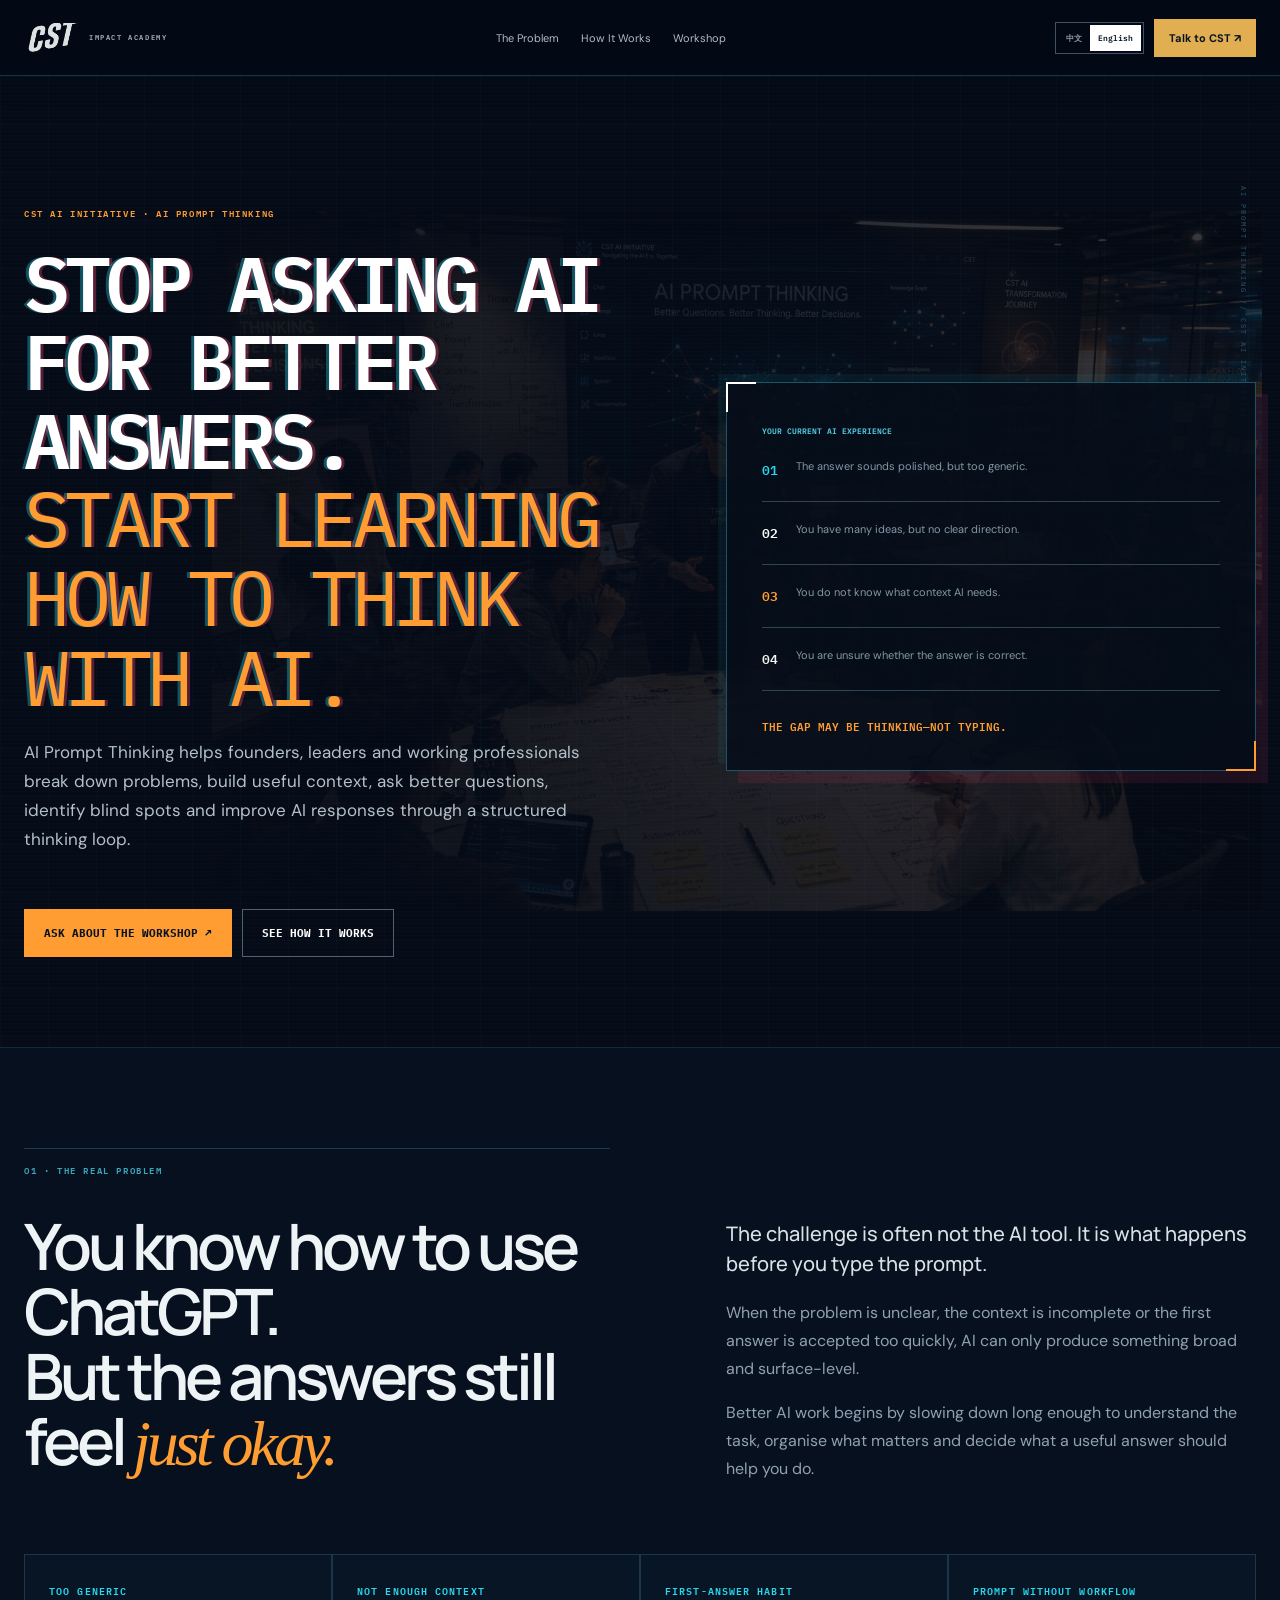
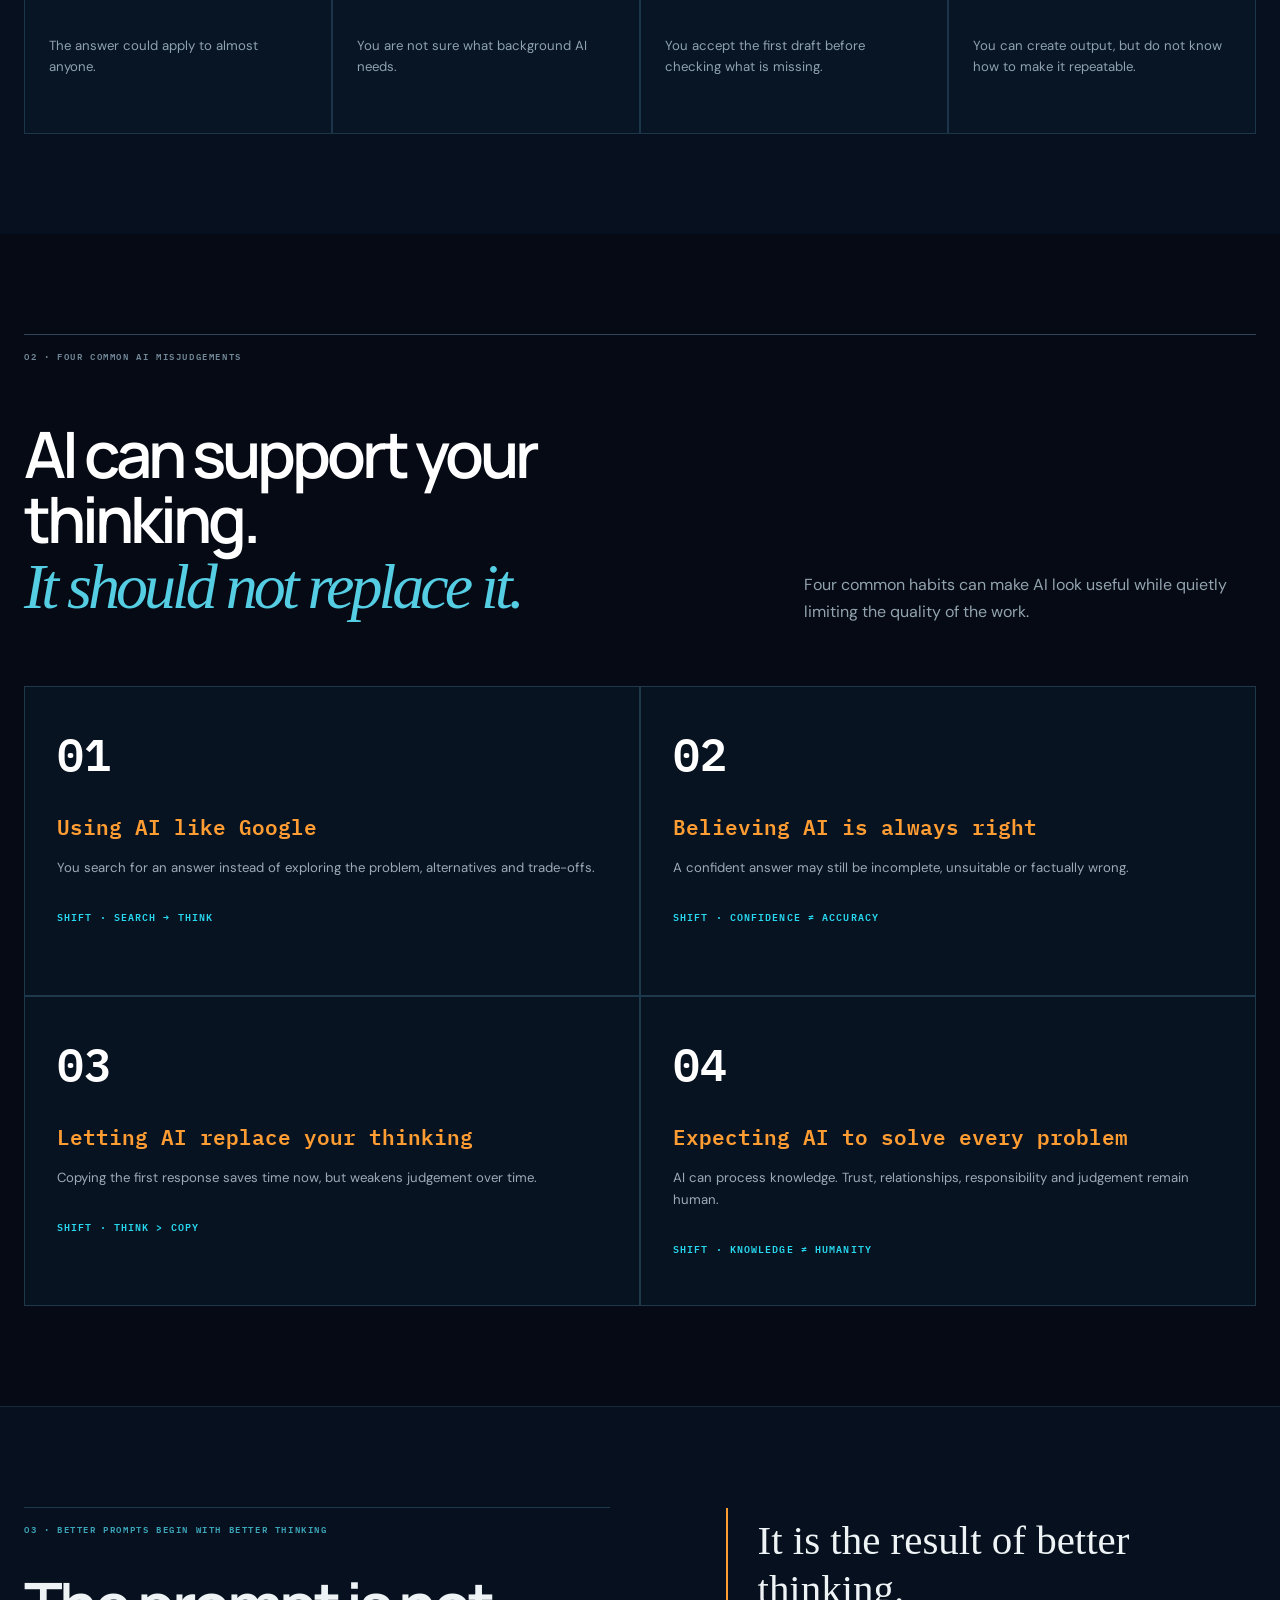
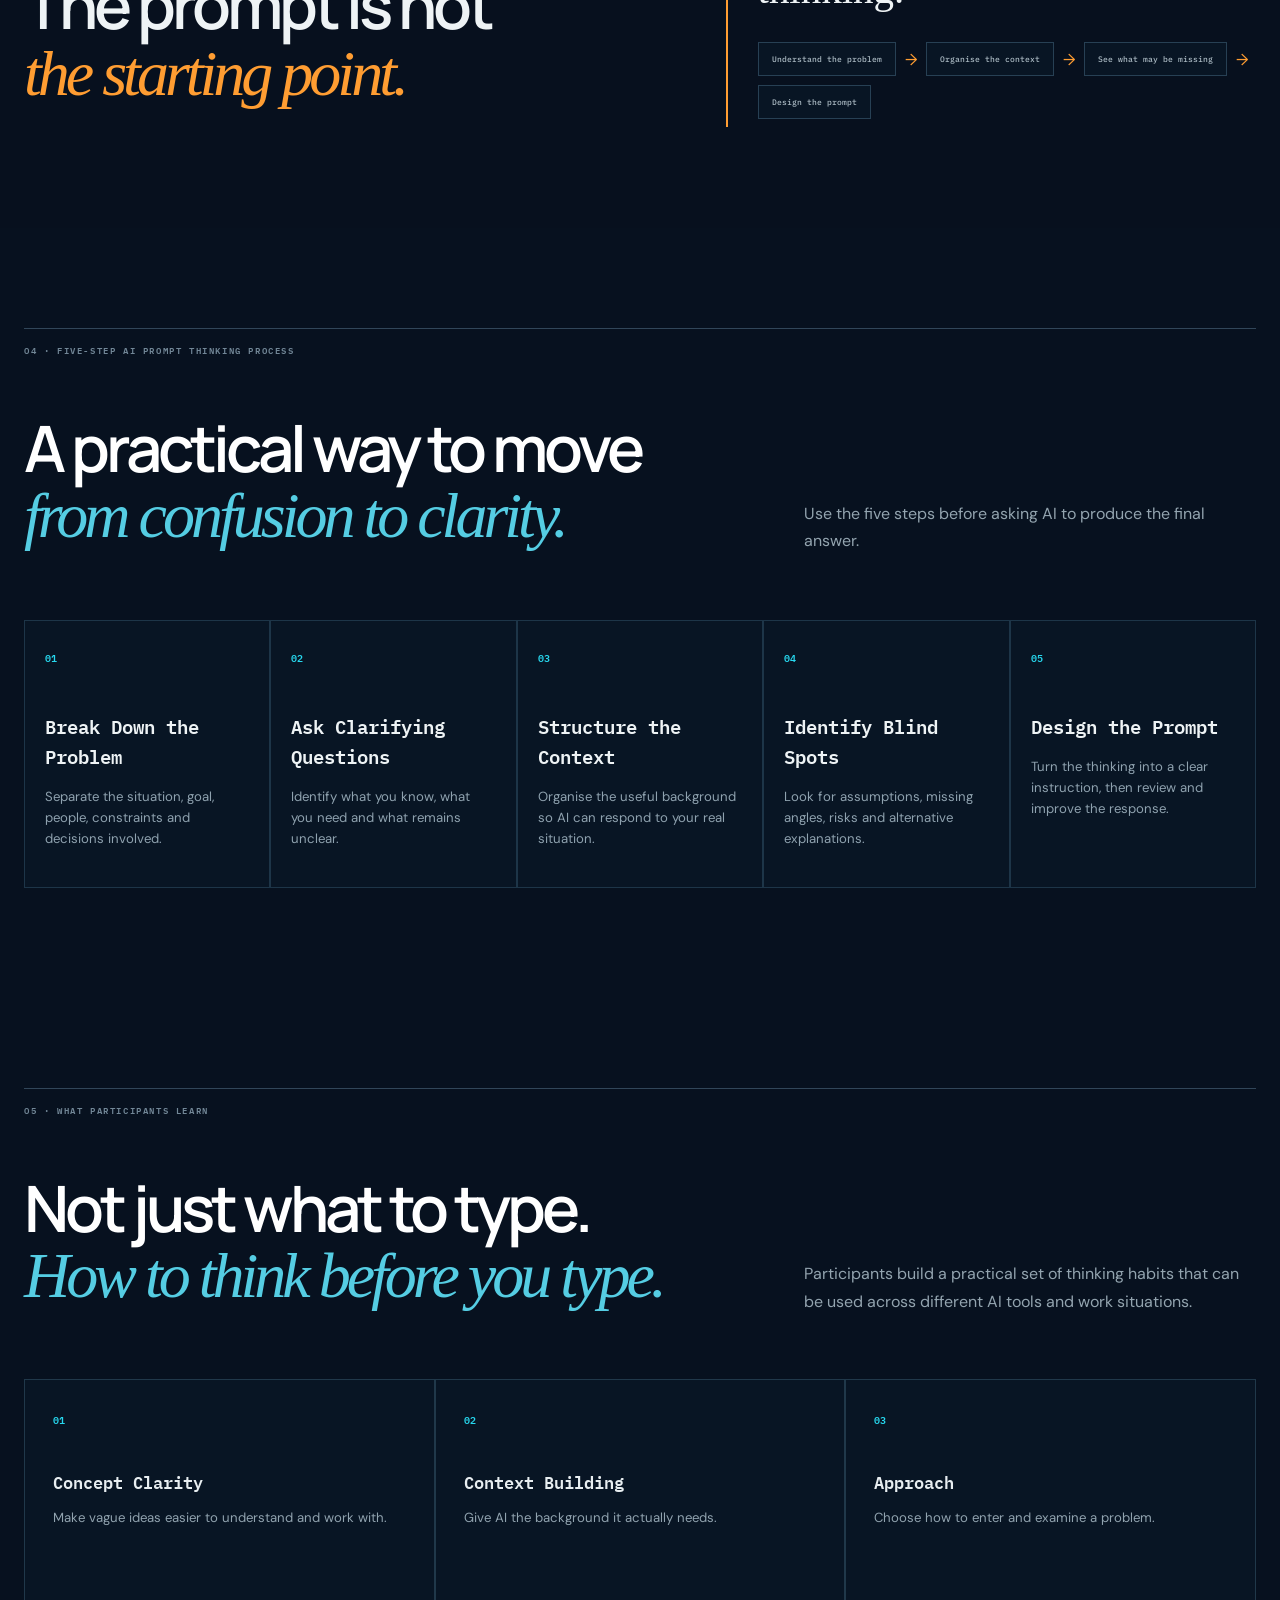
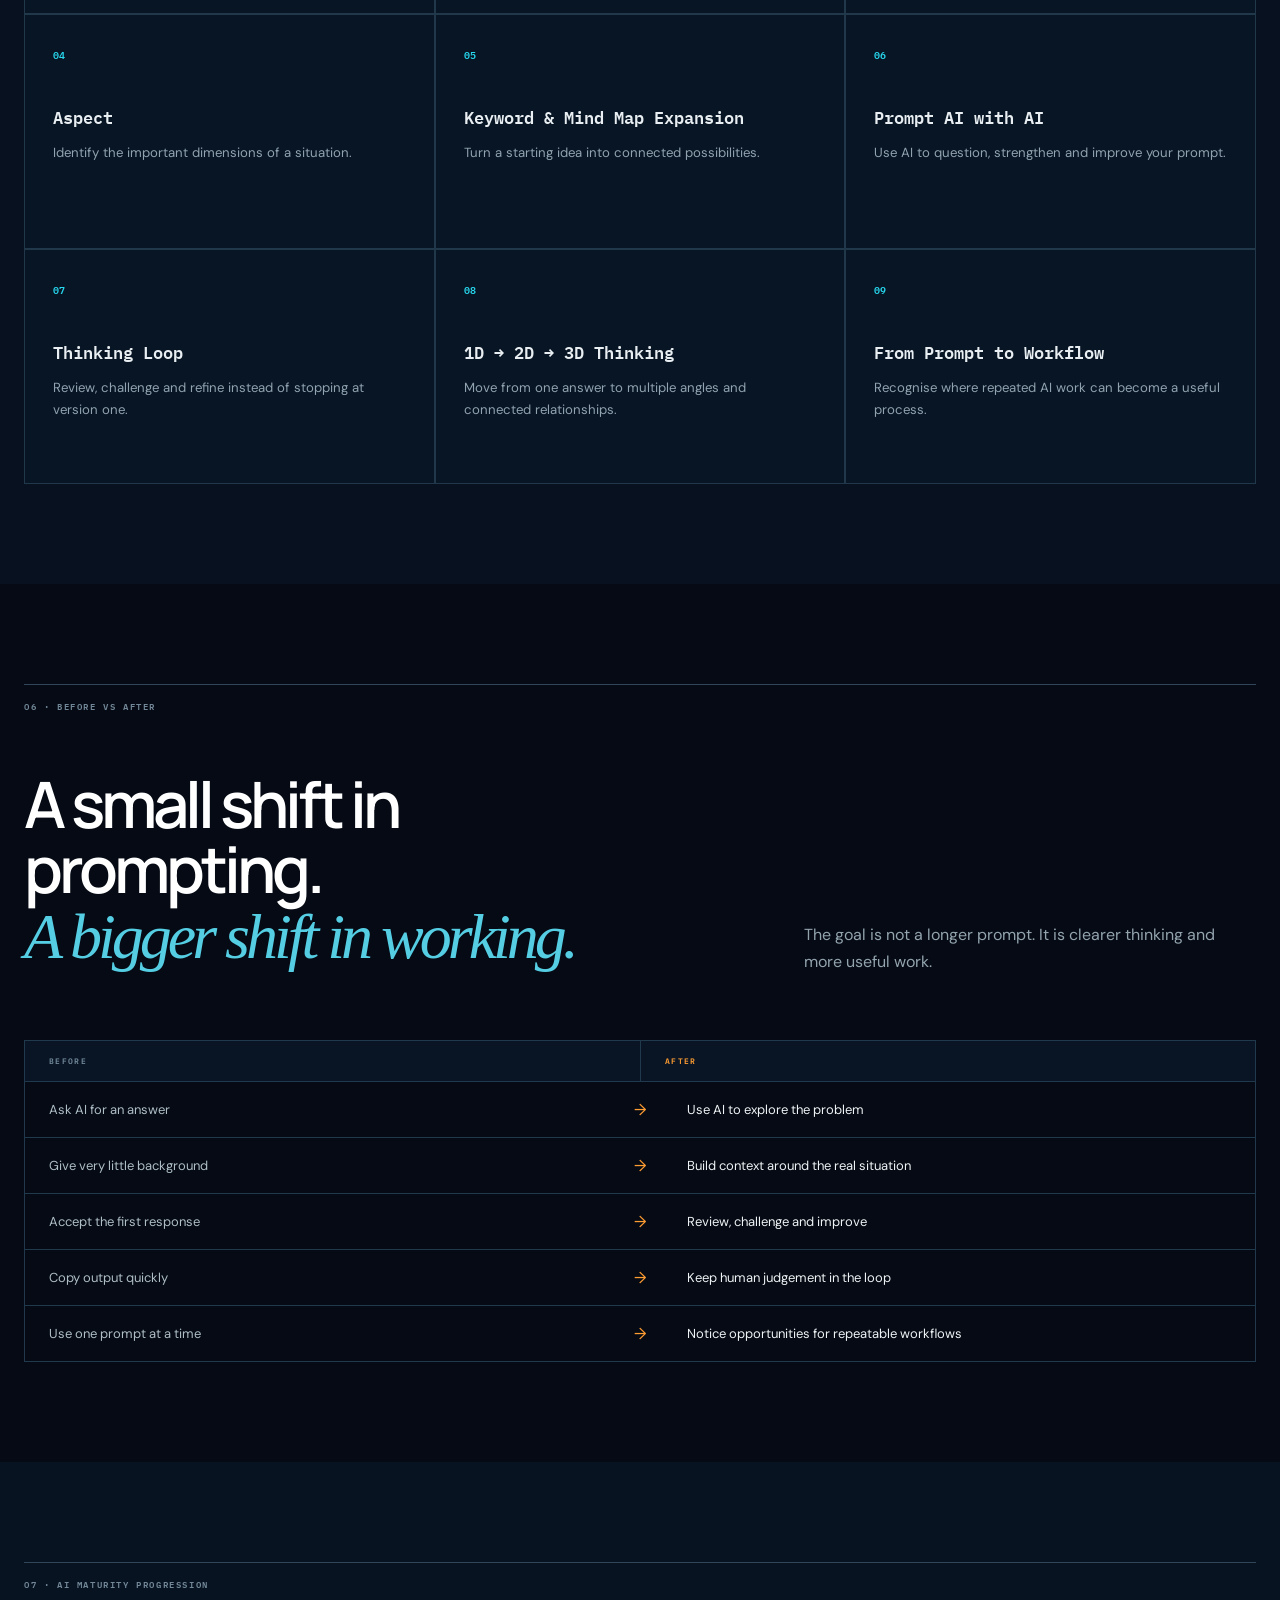
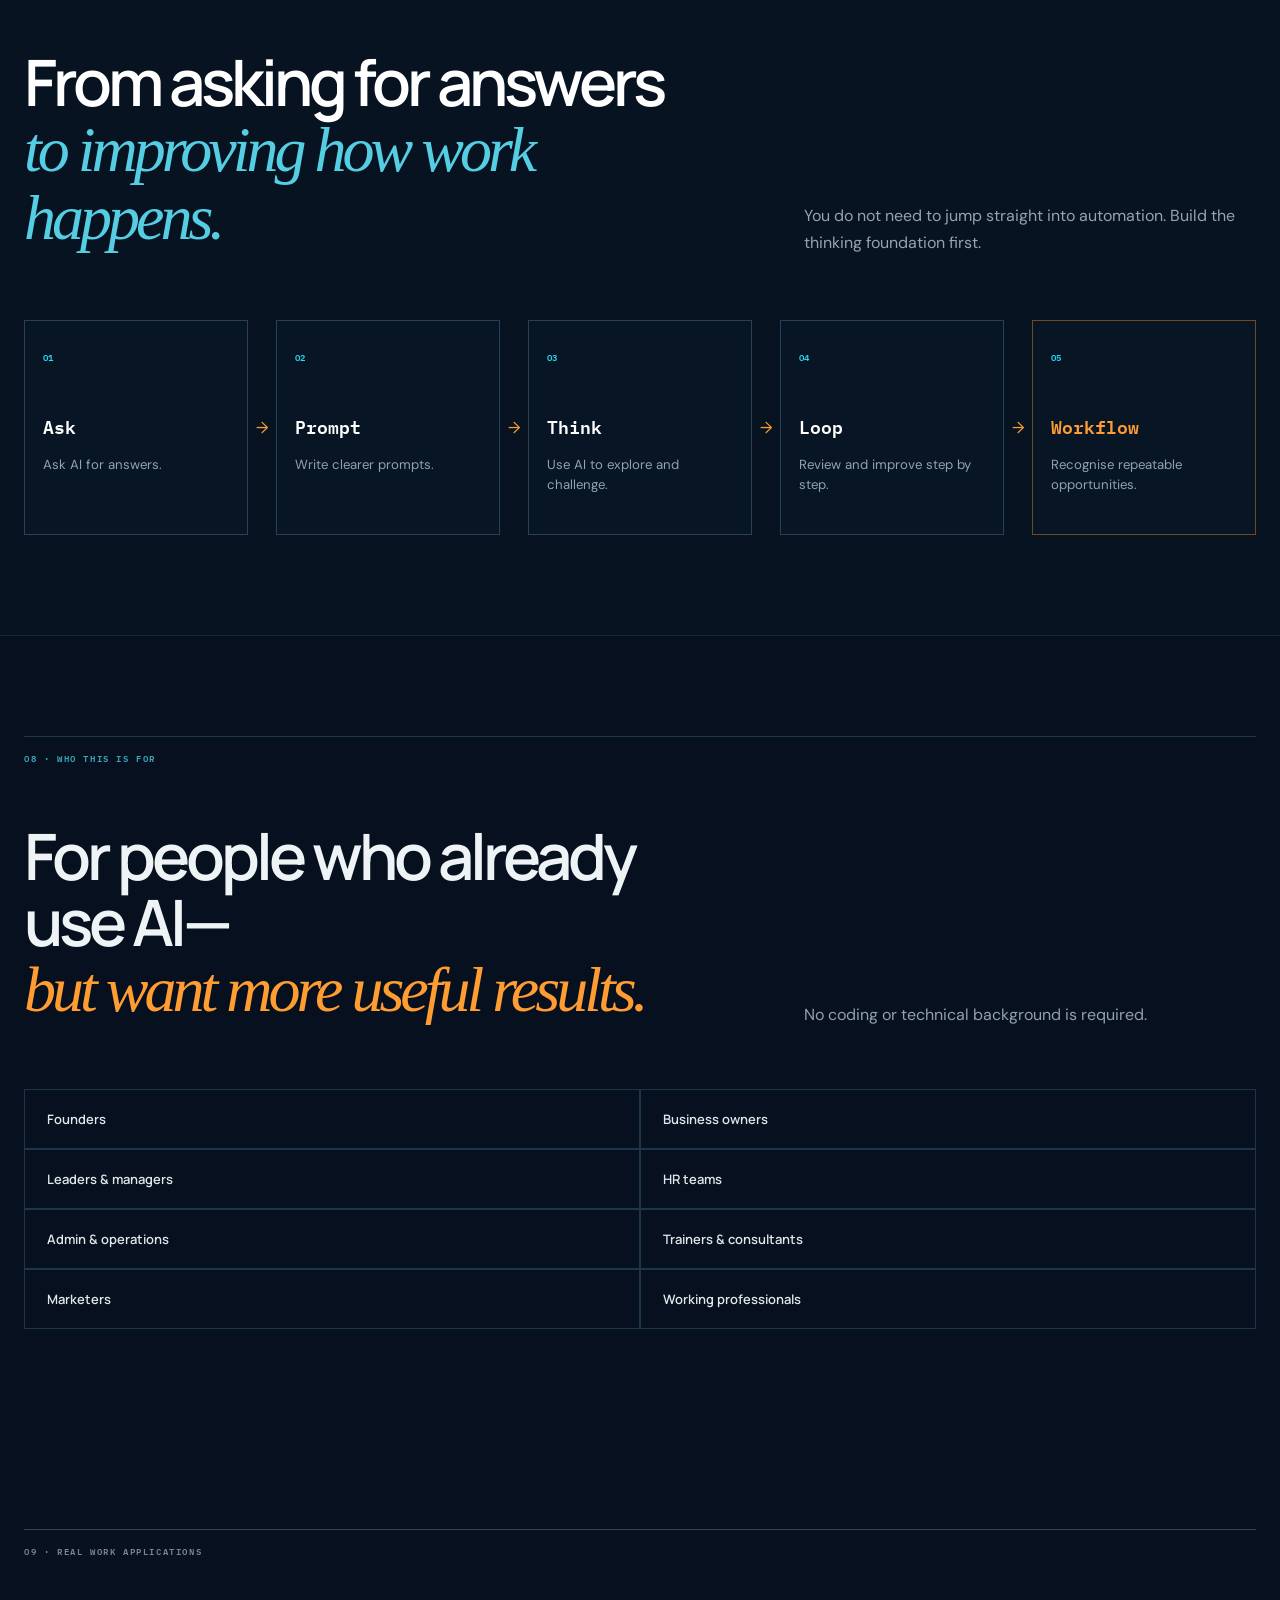
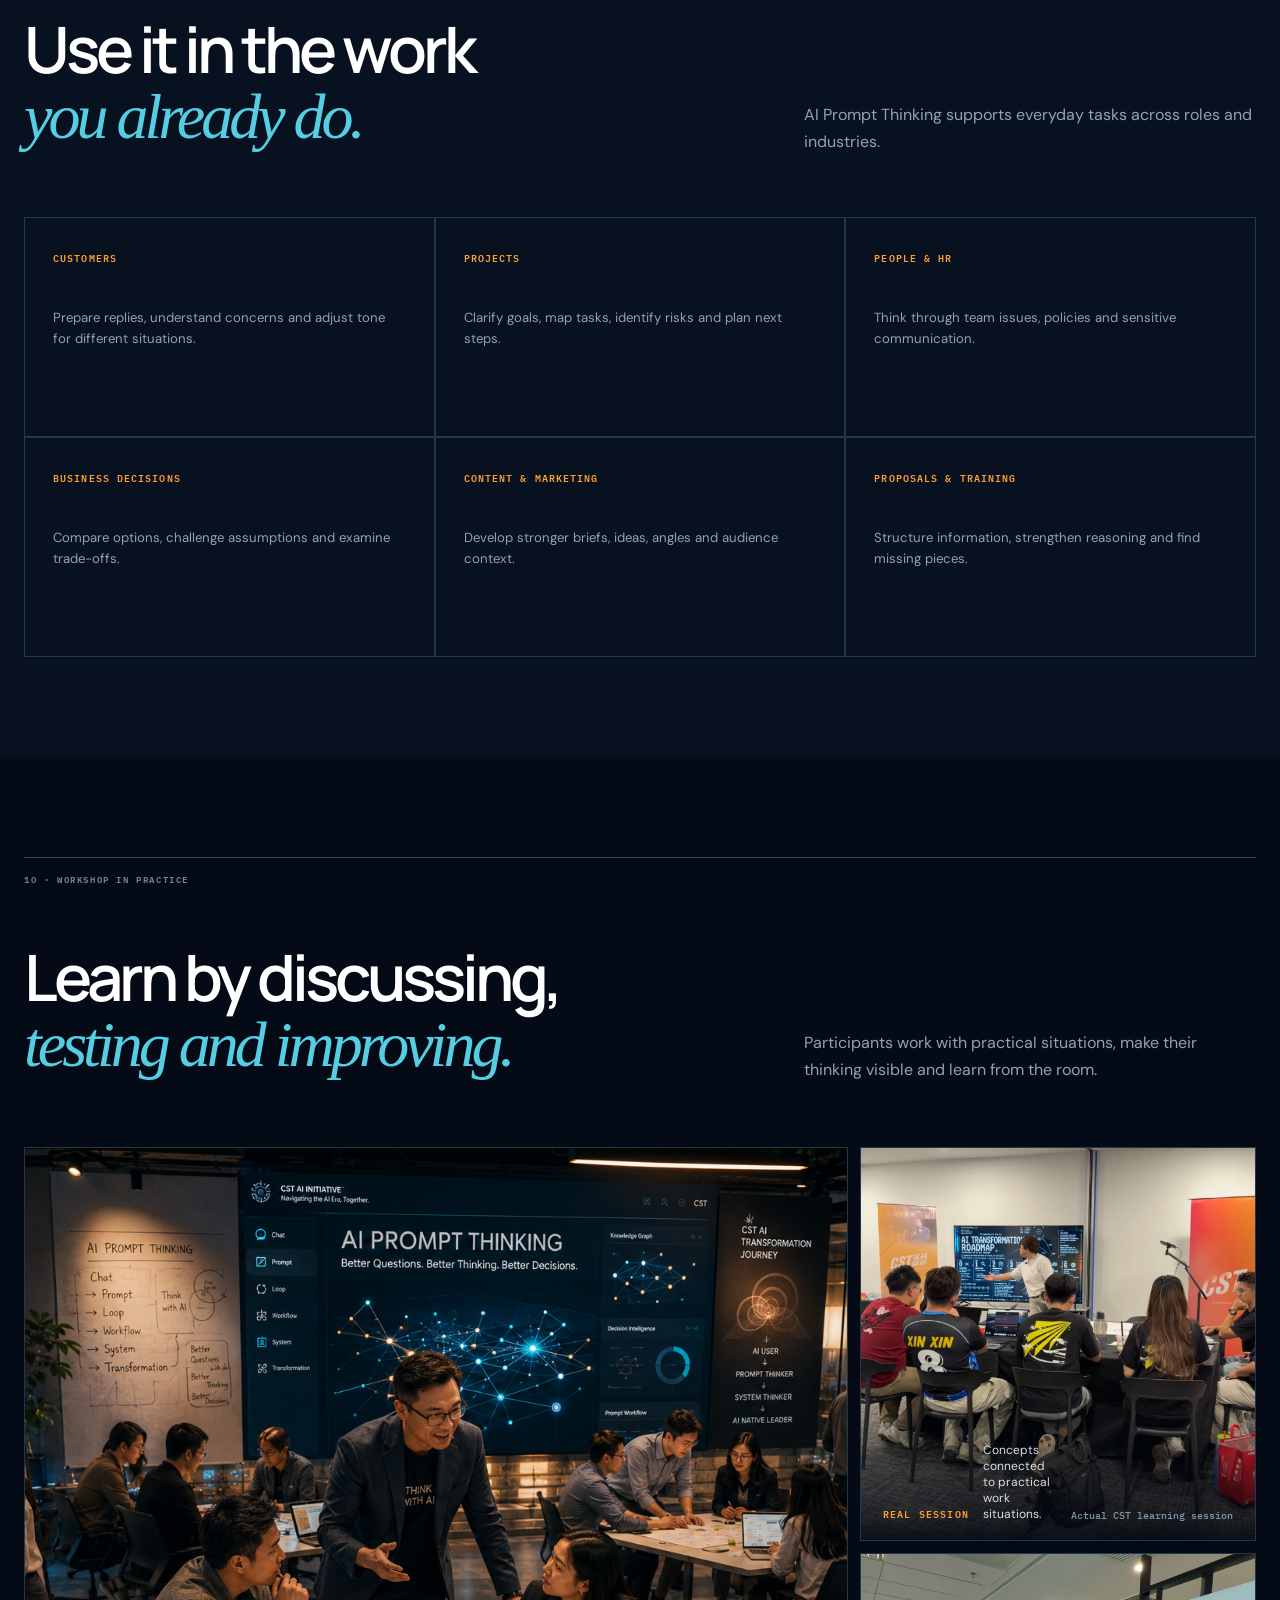
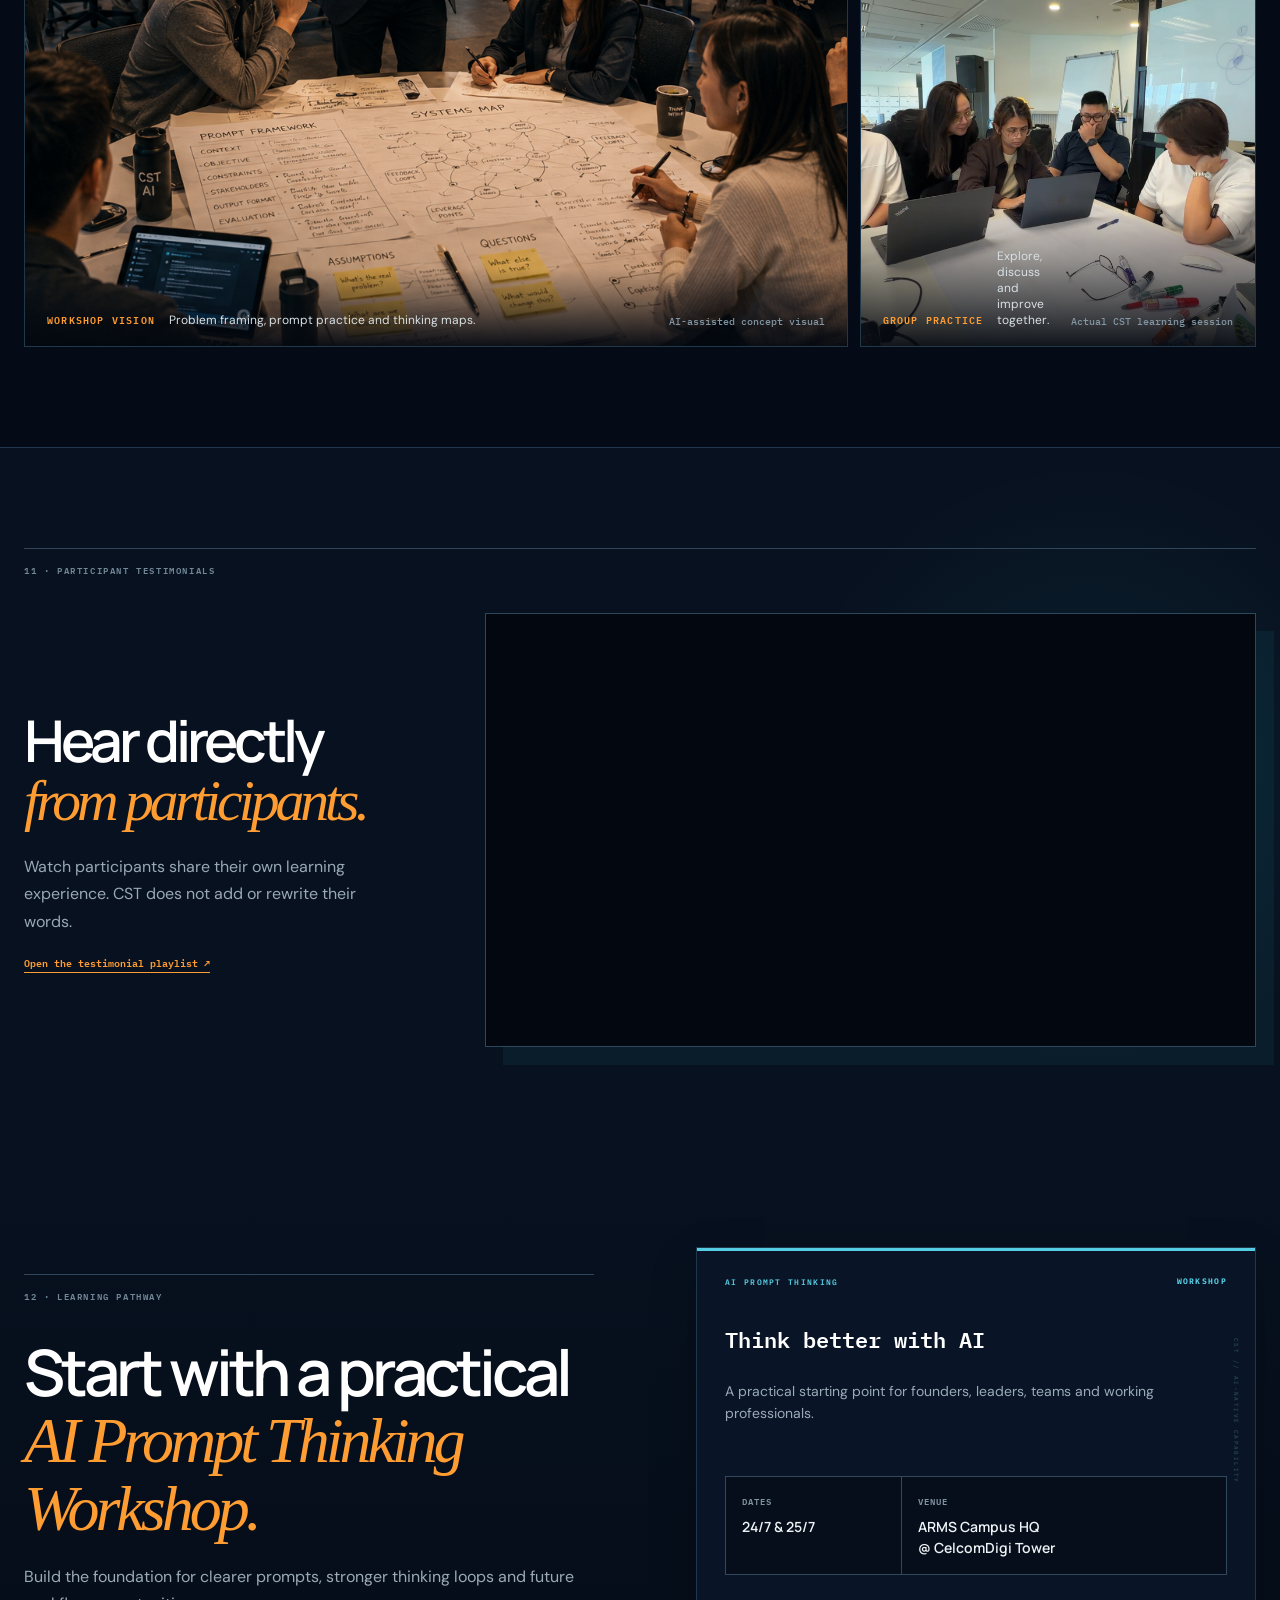
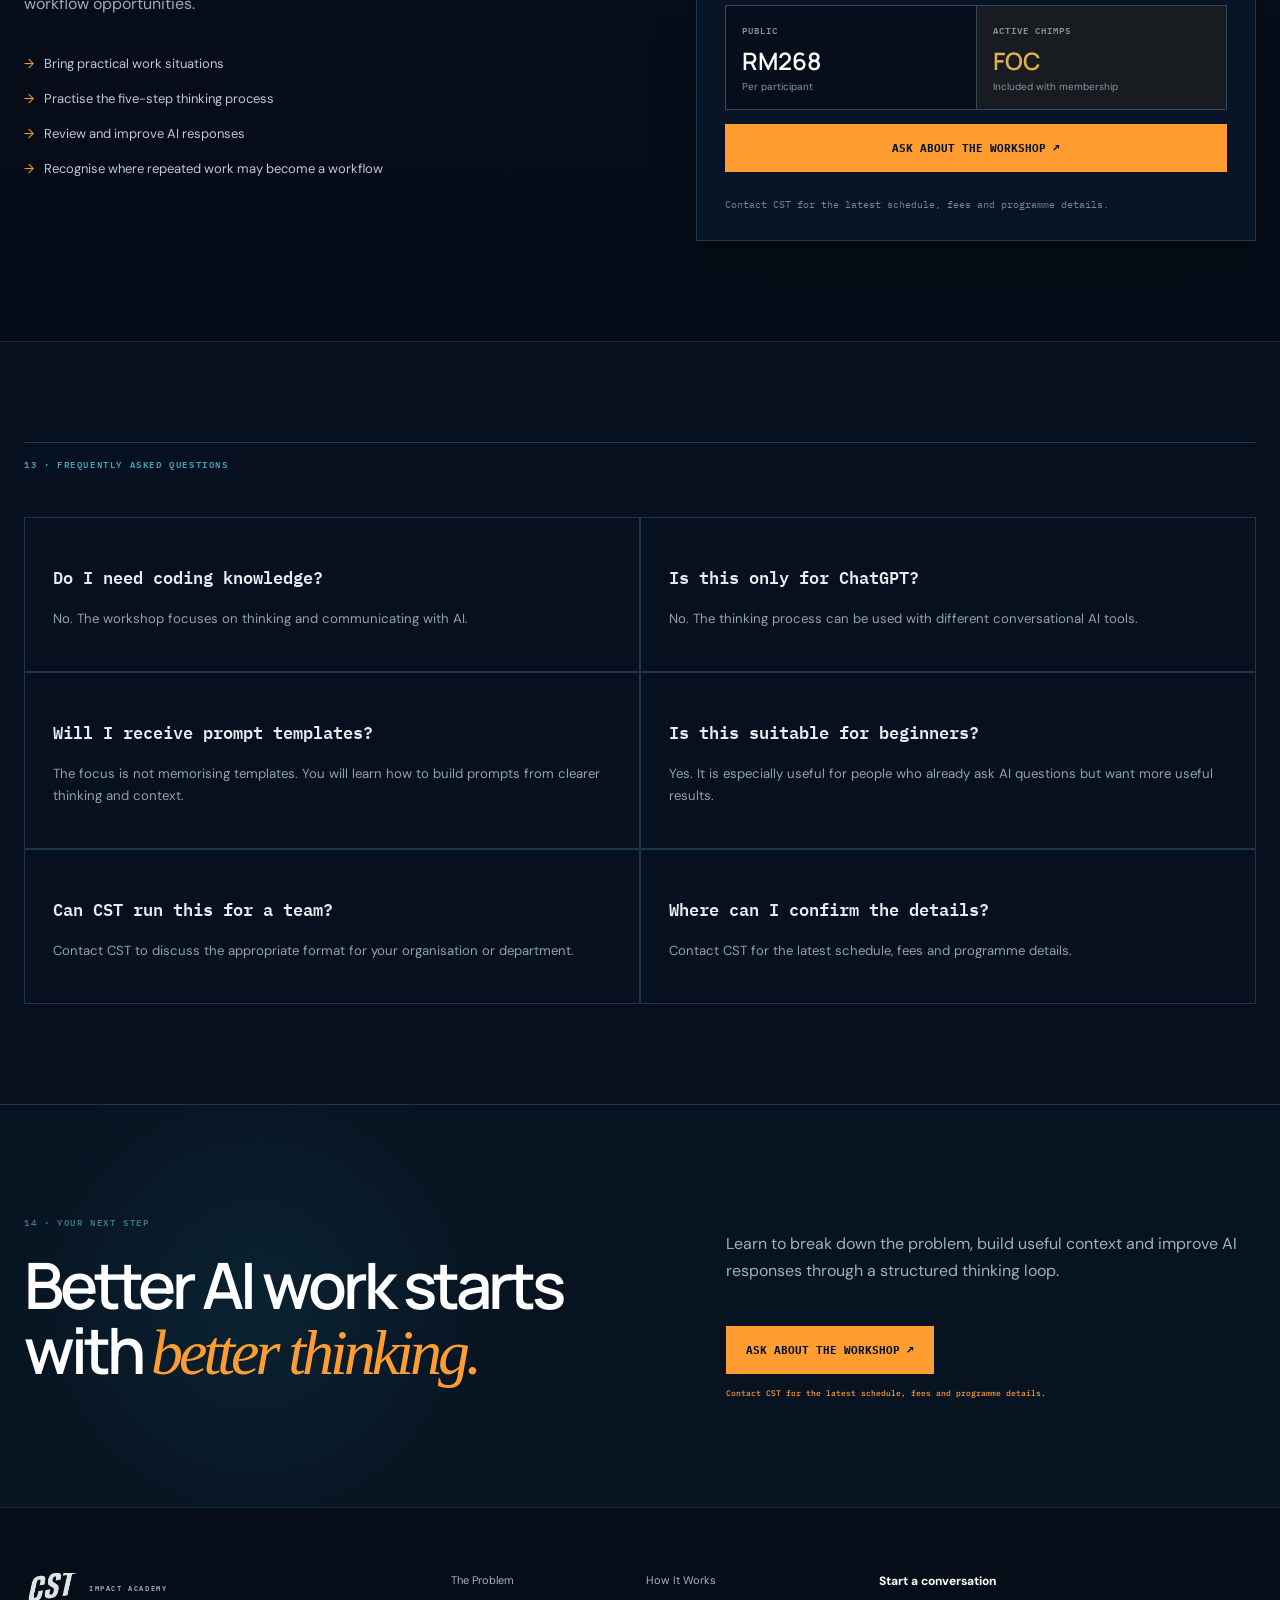
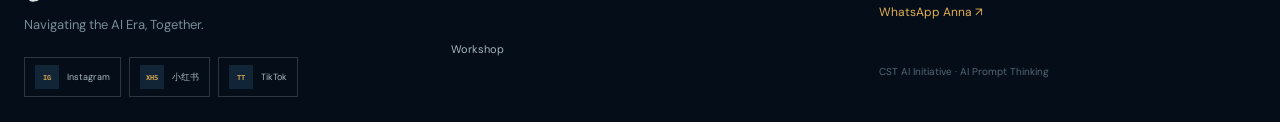
==== commit 9867248f: "Fix testimonial playlist link" ====
--- a/ai-prompt-thinking-workshop/index.html
+++ b/ai-prompt-thinking-workshop/index.html
@@ -177,10 +177,10 @@
     <div class="wrap">
       <p class="index pale">11 · PARTICIPANT TESTIMONIALS</p>
       <div class="video-layout">
-        <div class="video-copy"><h2>Hear directly<br><em>from participants.</em></h2><p>Watch participants share their own learning experience. CST does not add or rewrite their words.</p><a class="playlist-link" href="https://youtube.com/playlist?list=PLBuqUqeKk8ig" target="_blank" rel="noopener">Open the testimonial playlist ↗</a></div>
+        <div class="video-copy"><h2>Hear directly<br><em>from participants.</em></h2><p>Watch participants share their own learning experience. CST does not add or rewrite their words.</p><a class="playlist-link" href="https://www.youtube.com/playlist?list=PLMz4OiQviKTg" target="_blank" rel="noopener">Open the testimonial playlist ↗</a></div>
         <div class="video-frame">
-          <iframe data-youtube-src="https://www.youtube-nocookie.com/embed/videoseries?list=PLBuqUqeKk8ig" title="CST participant testimonial playlist" loading="lazy" referrerpolicy="strict-origin-when-cross-origin" allow="accelerometer; autoplay; clipboard-write; encrypted-media; gyroscope; picture-in-picture; web-share" allowfullscreen></iframe>
-          <a class="video-local-fallback" href="https://youtube.com/playlist?list=PLBuqUqeKk8ig" target="_blank" rel="noopener"><span class="youtube-play">▶</span><b>Watch participant testimonials on YouTube</b><small>Local file previews cannot load the embedded YouTube player. The player will appear automatically on the published website.</small></a>
+          <iframe data-youtube-src="https://www.youtube-nocookie.com/embed/videoseries?list=PLMz4OiQviKTg" title="CST participant testimonial playlist" loading="lazy" referrerpolicy="strict-origin-when-cross-origin" allow="accelerometer; autoplay; clipboard-write; encrypted-media; gyroscope; picture-in-picture; web-share" allowfullscreen></iframe>
+          <a class="video-local-fallback" href="https://www.youtube.com/playlist?list=PLMz4OiQviKTg" target="_blank" rel="noopener"><span class="youtube-play">▶</span><b>Watch participant testimonials on YouTube</b><small>Local file previews cannot load the embedded YouTube player. The player will appear automatically on the published website.</small></a>
         </div>
       </div>
     </div>
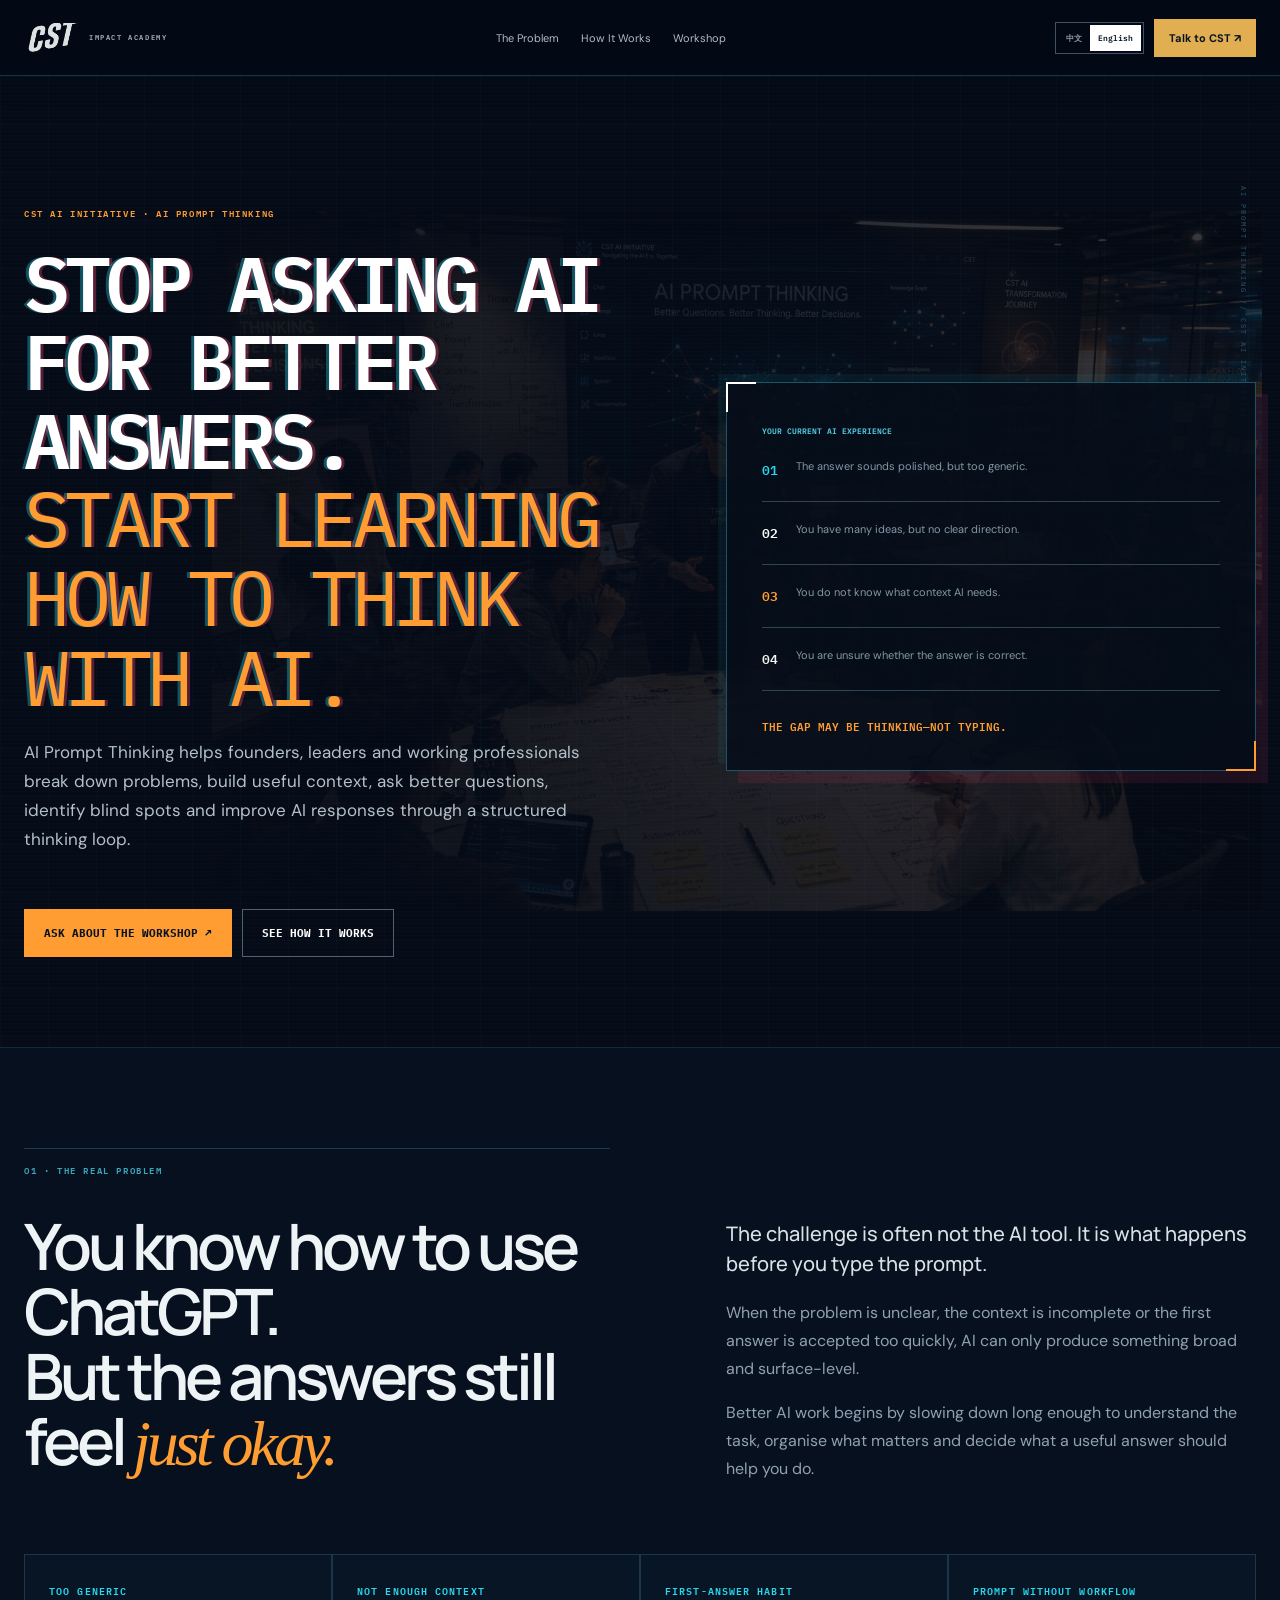
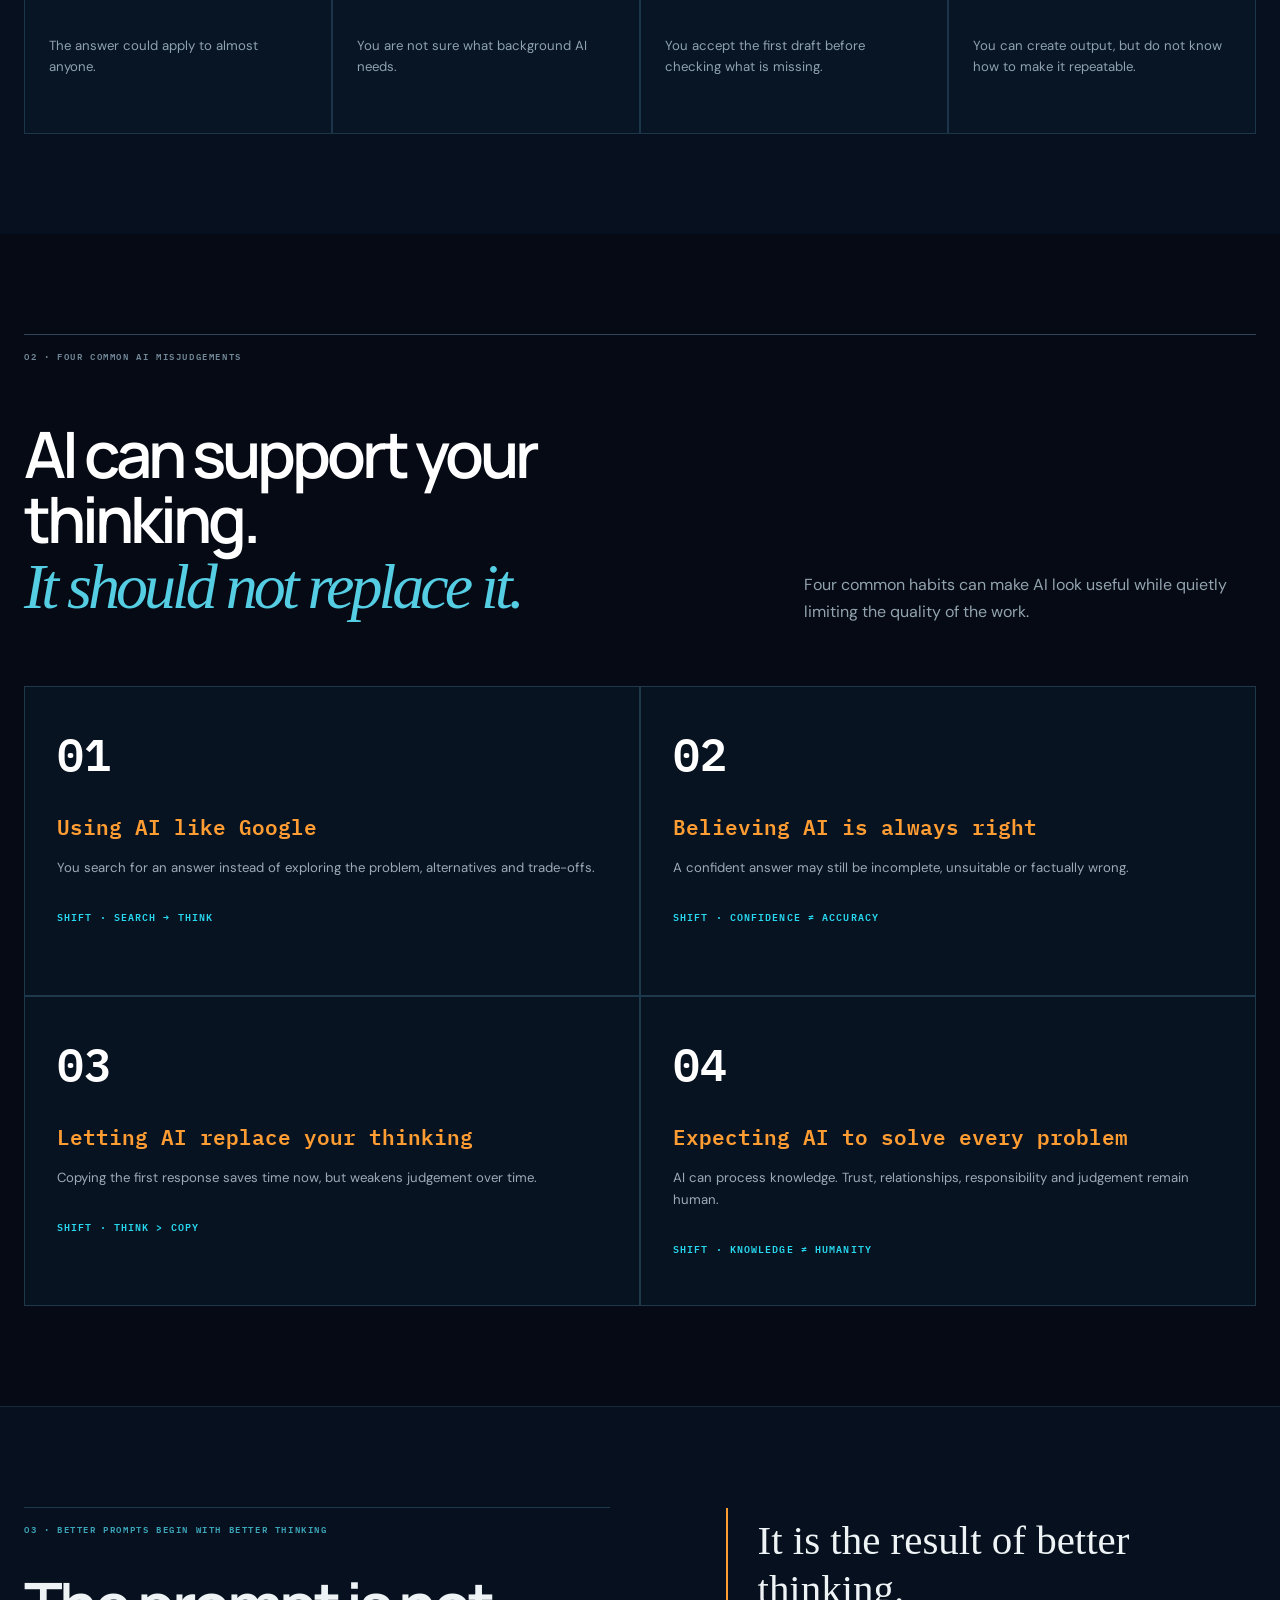
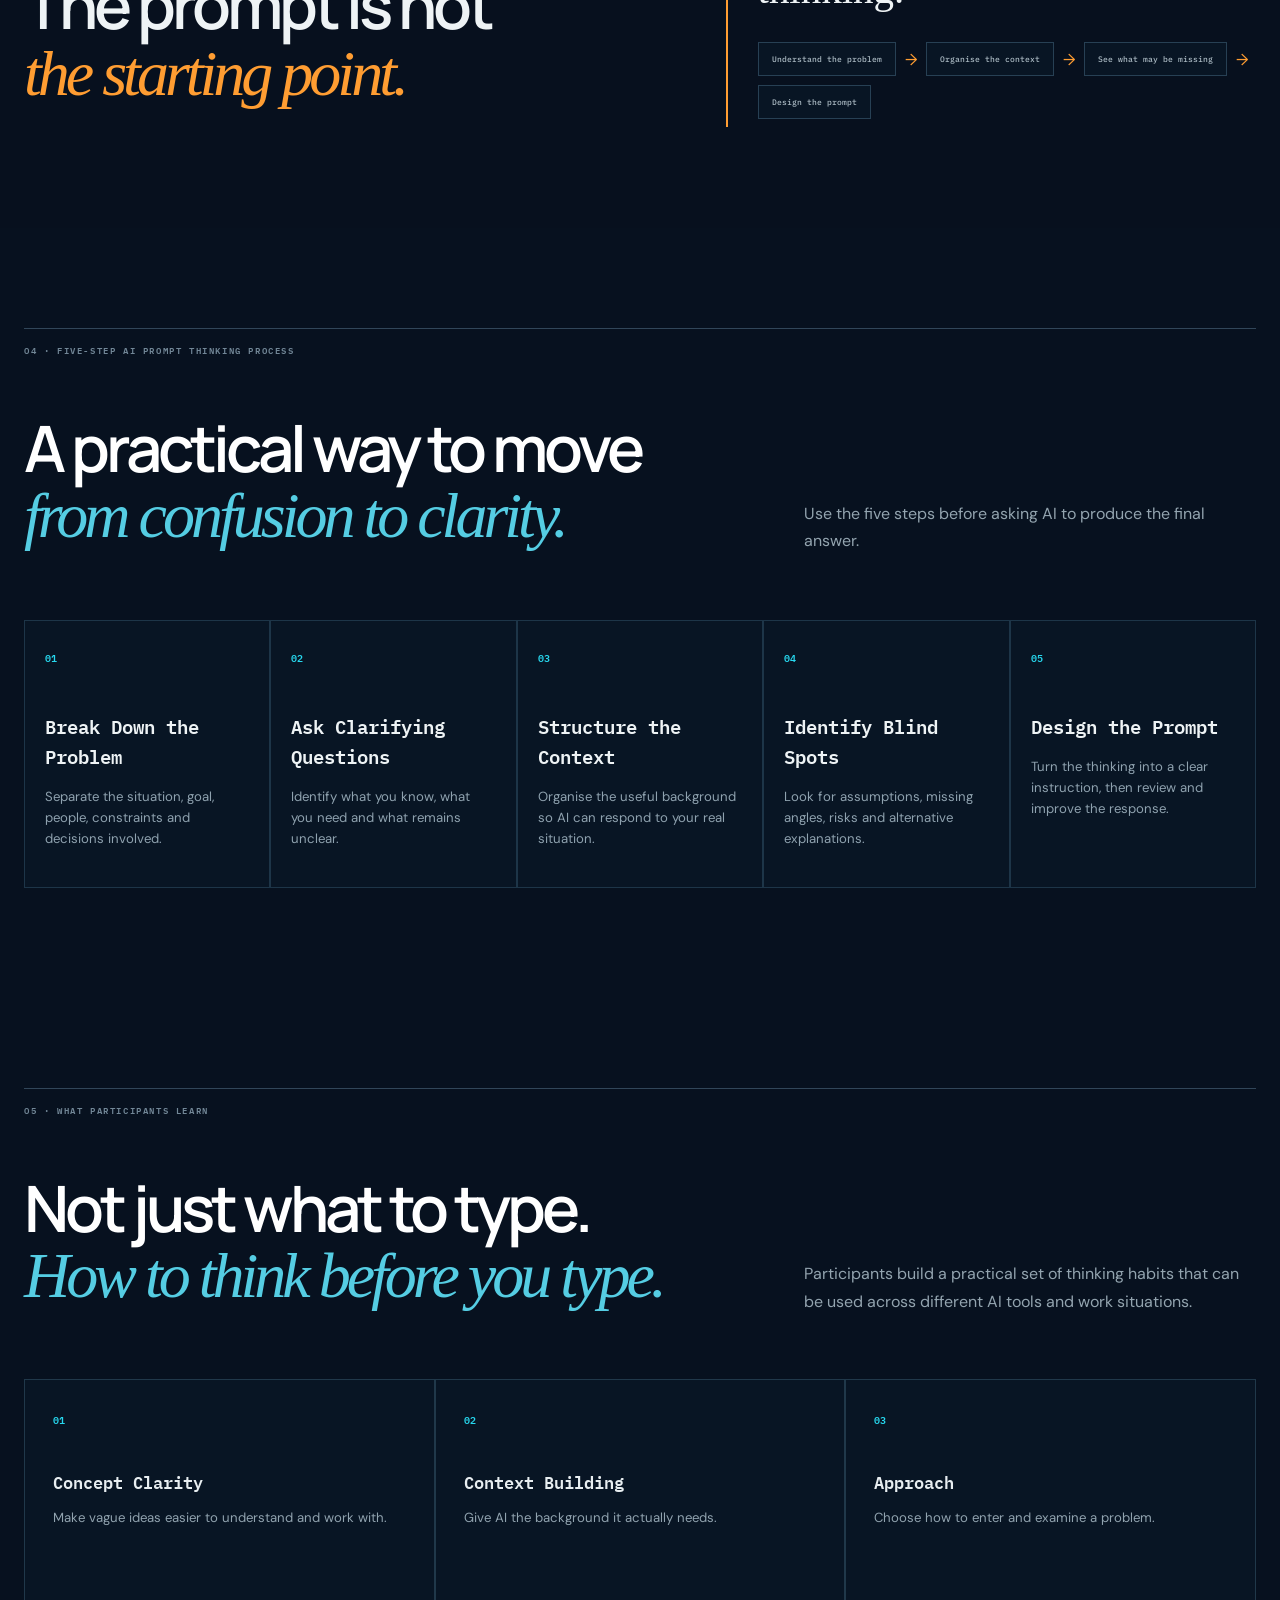
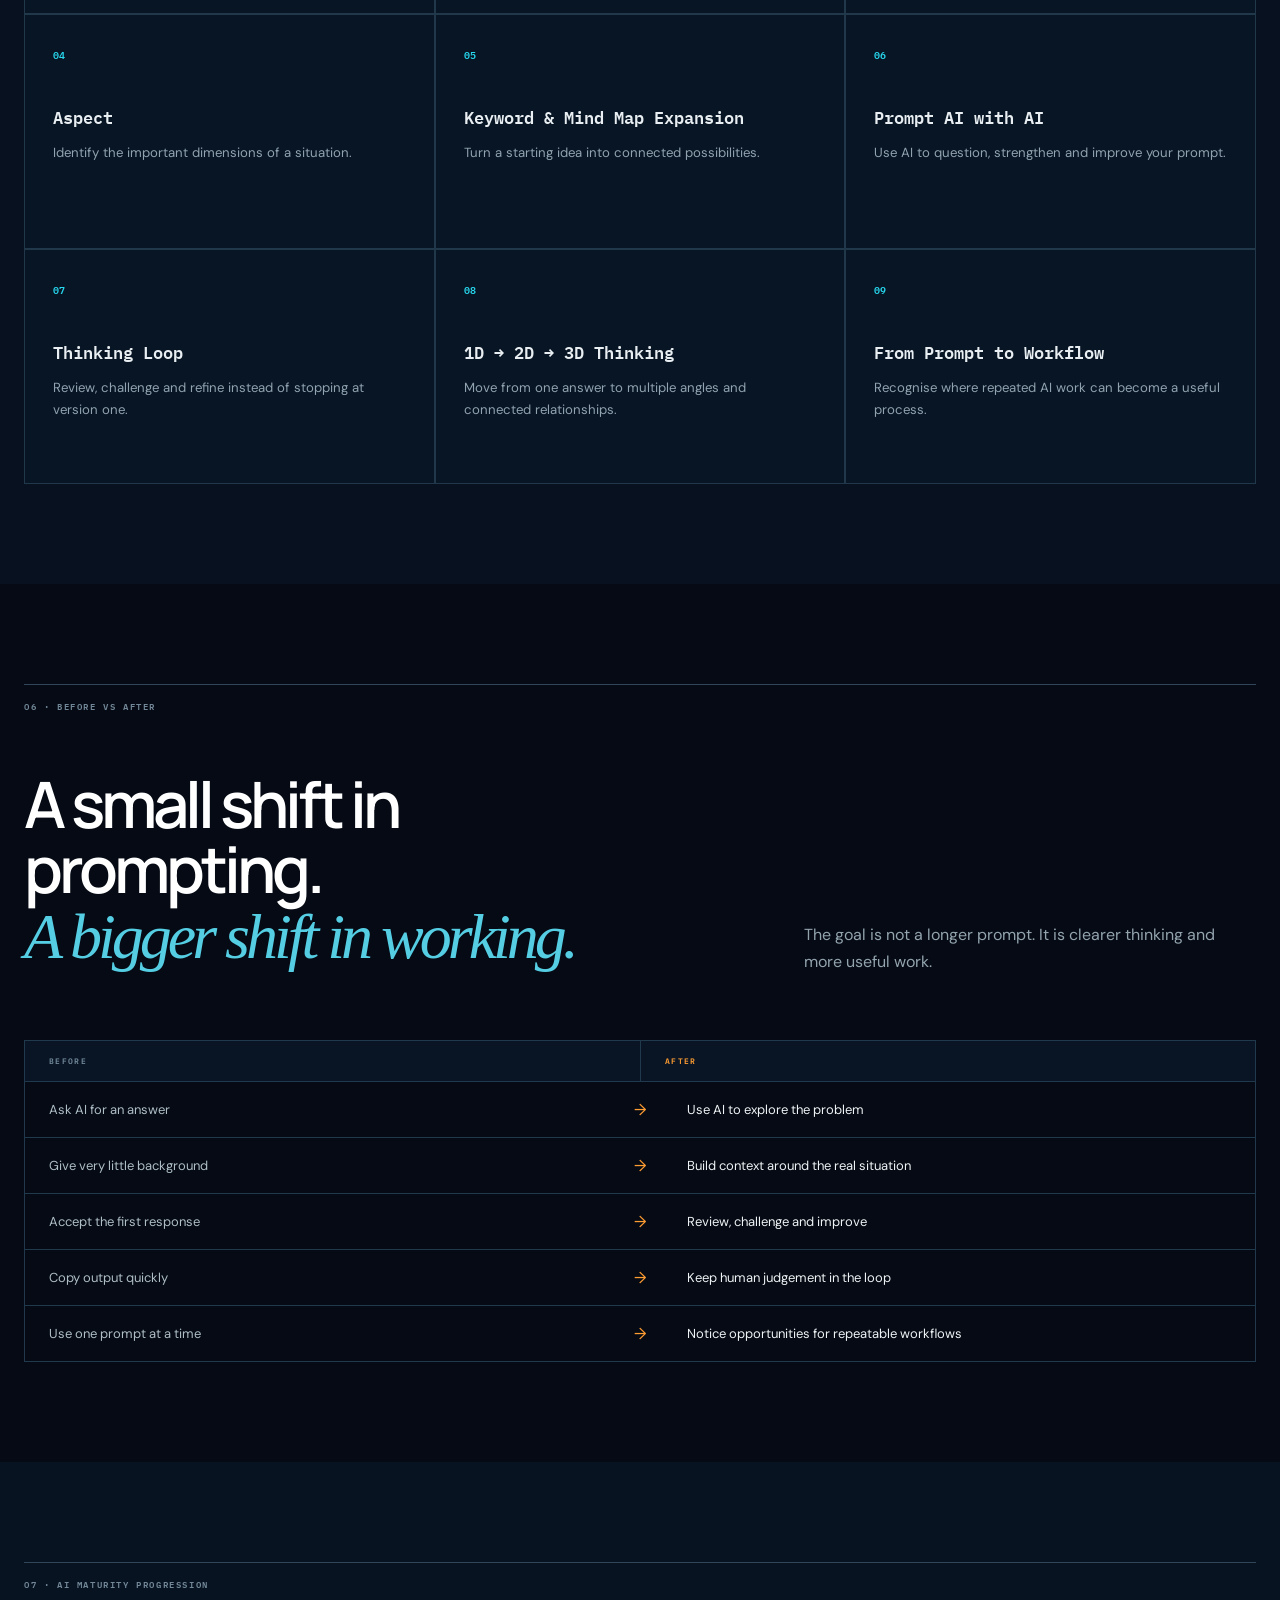
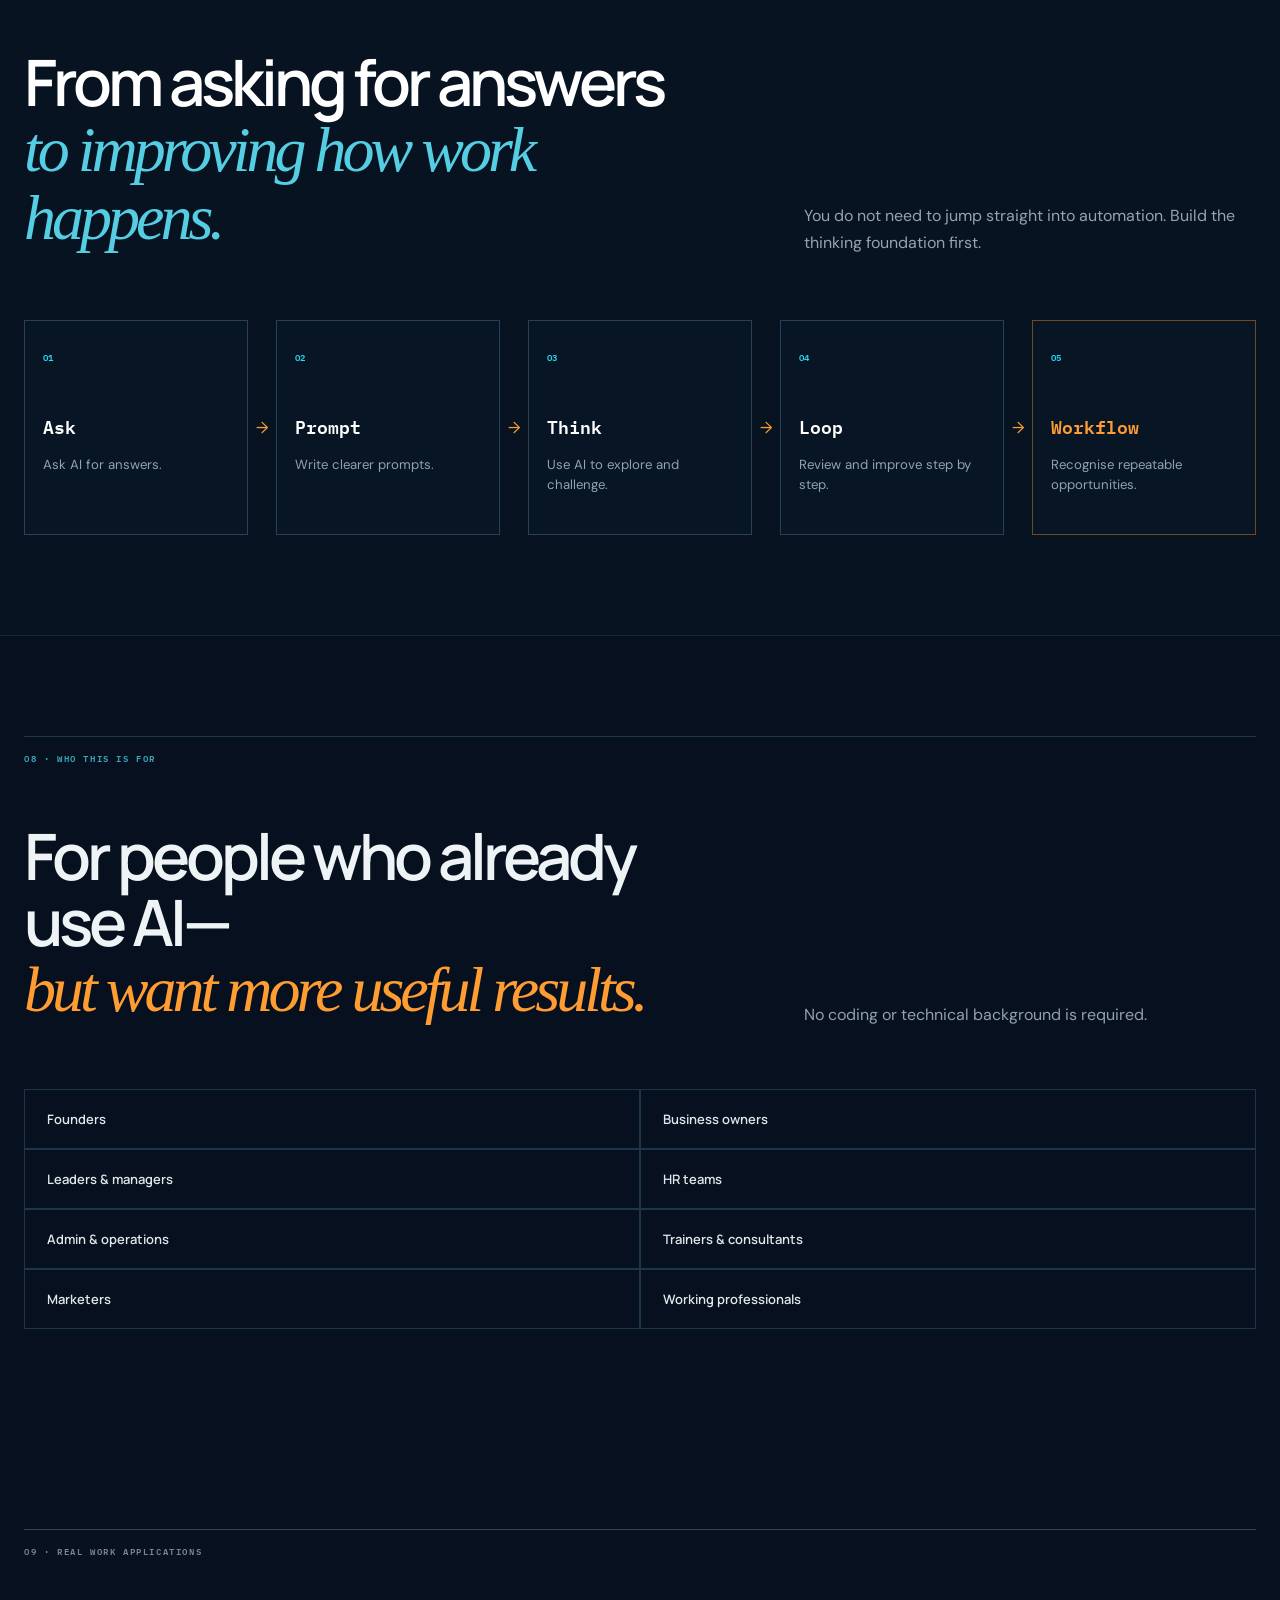
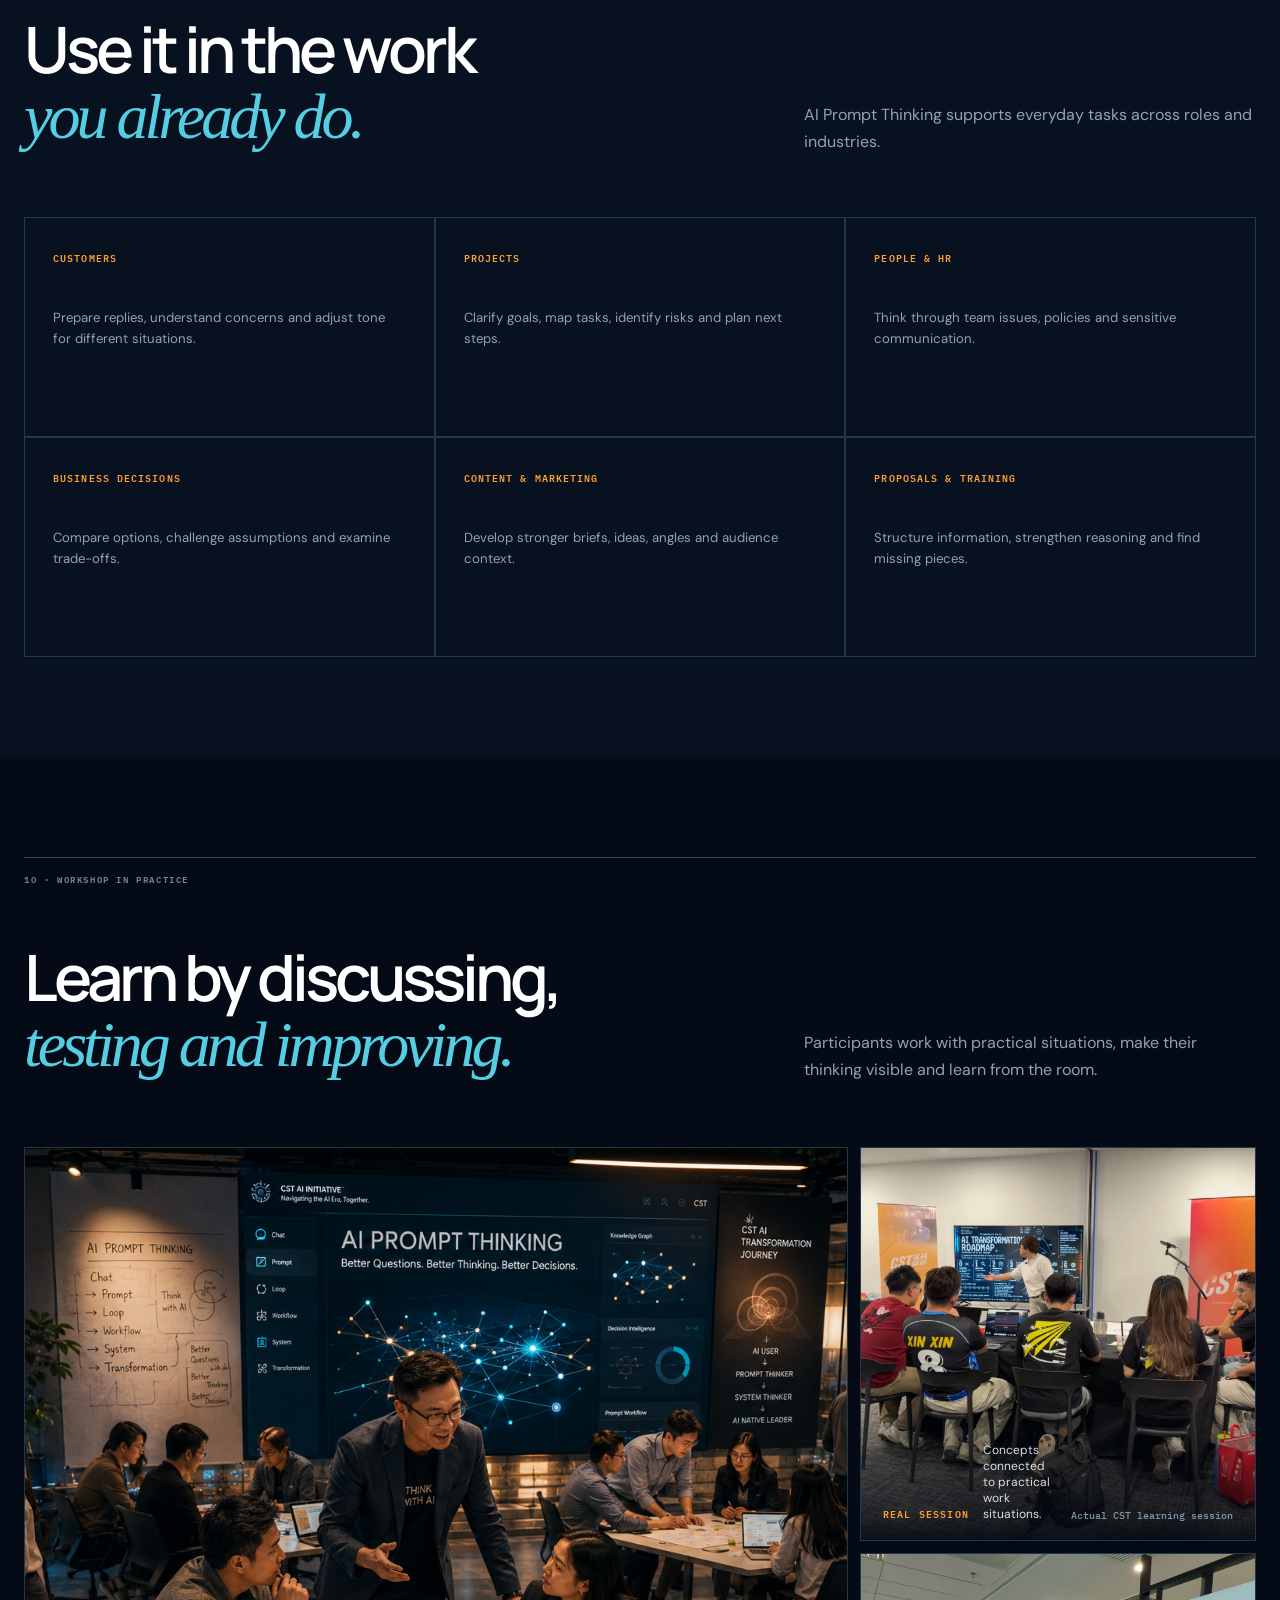
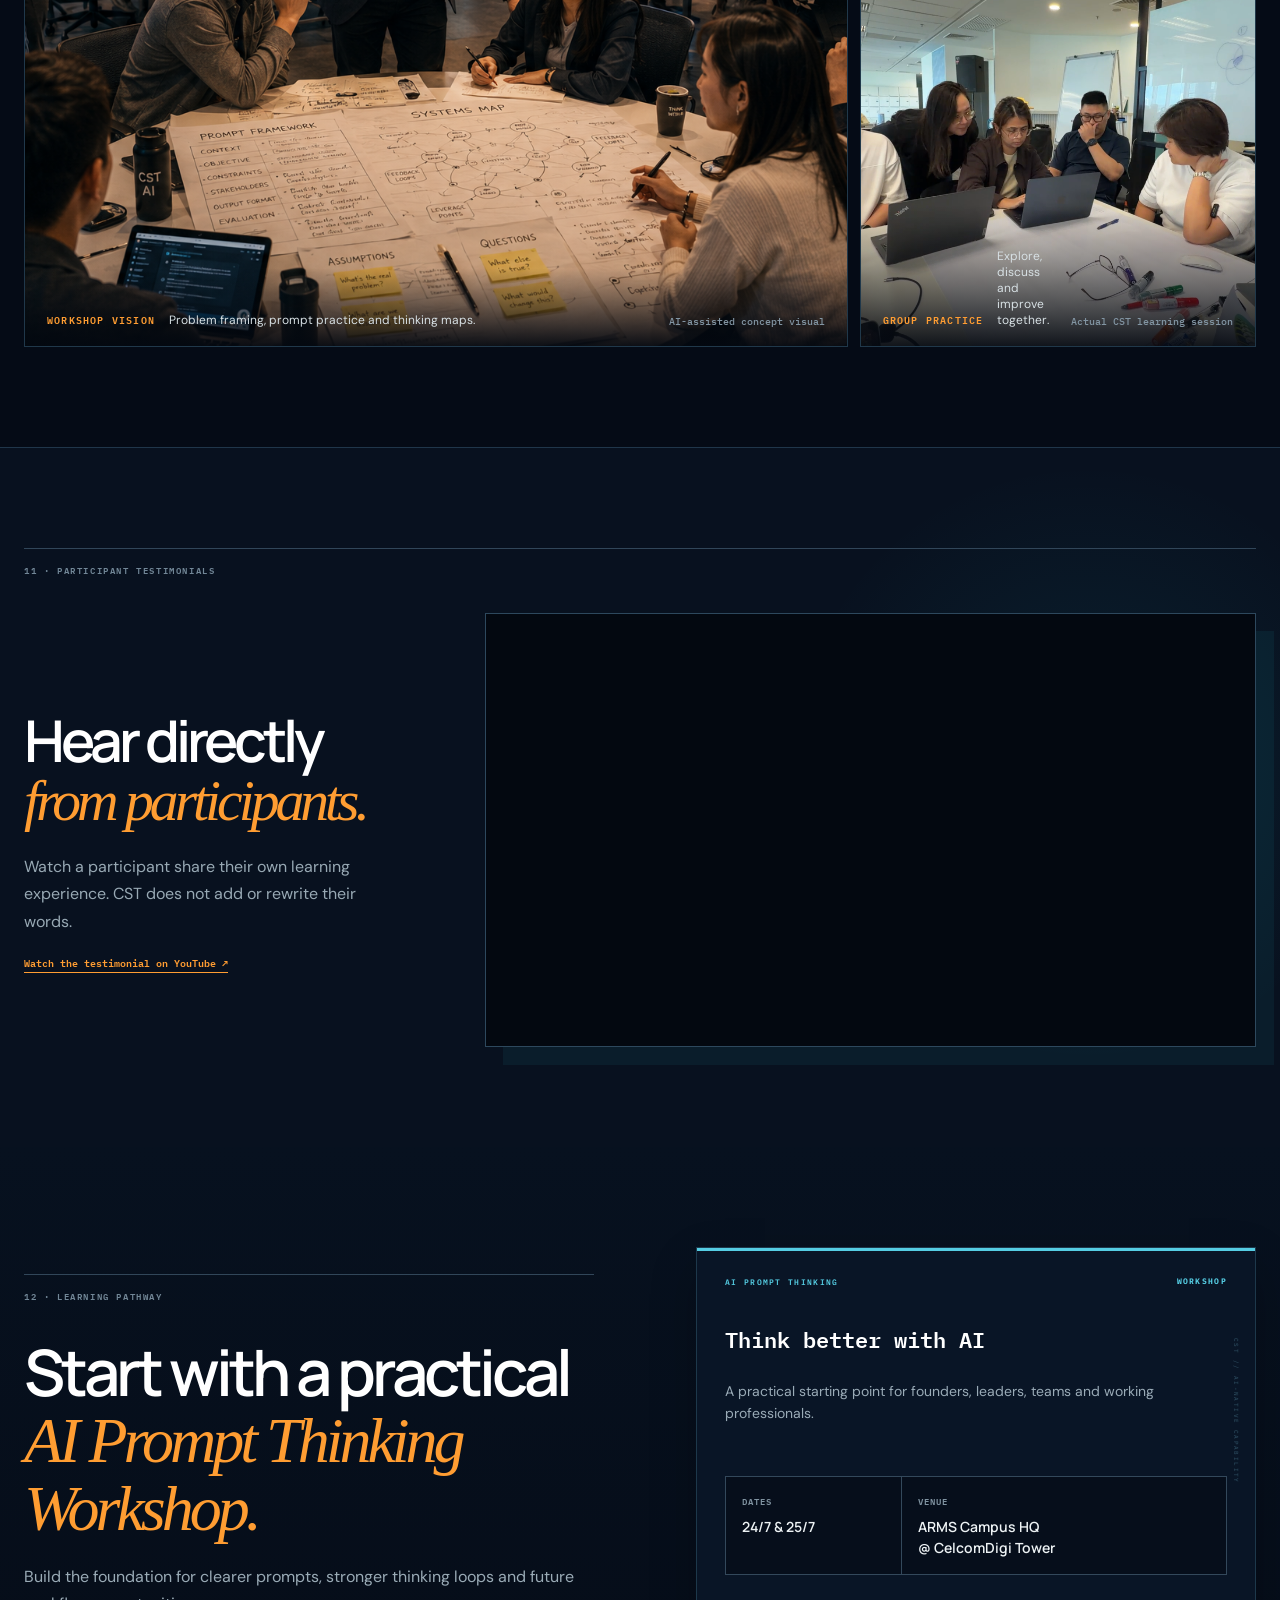
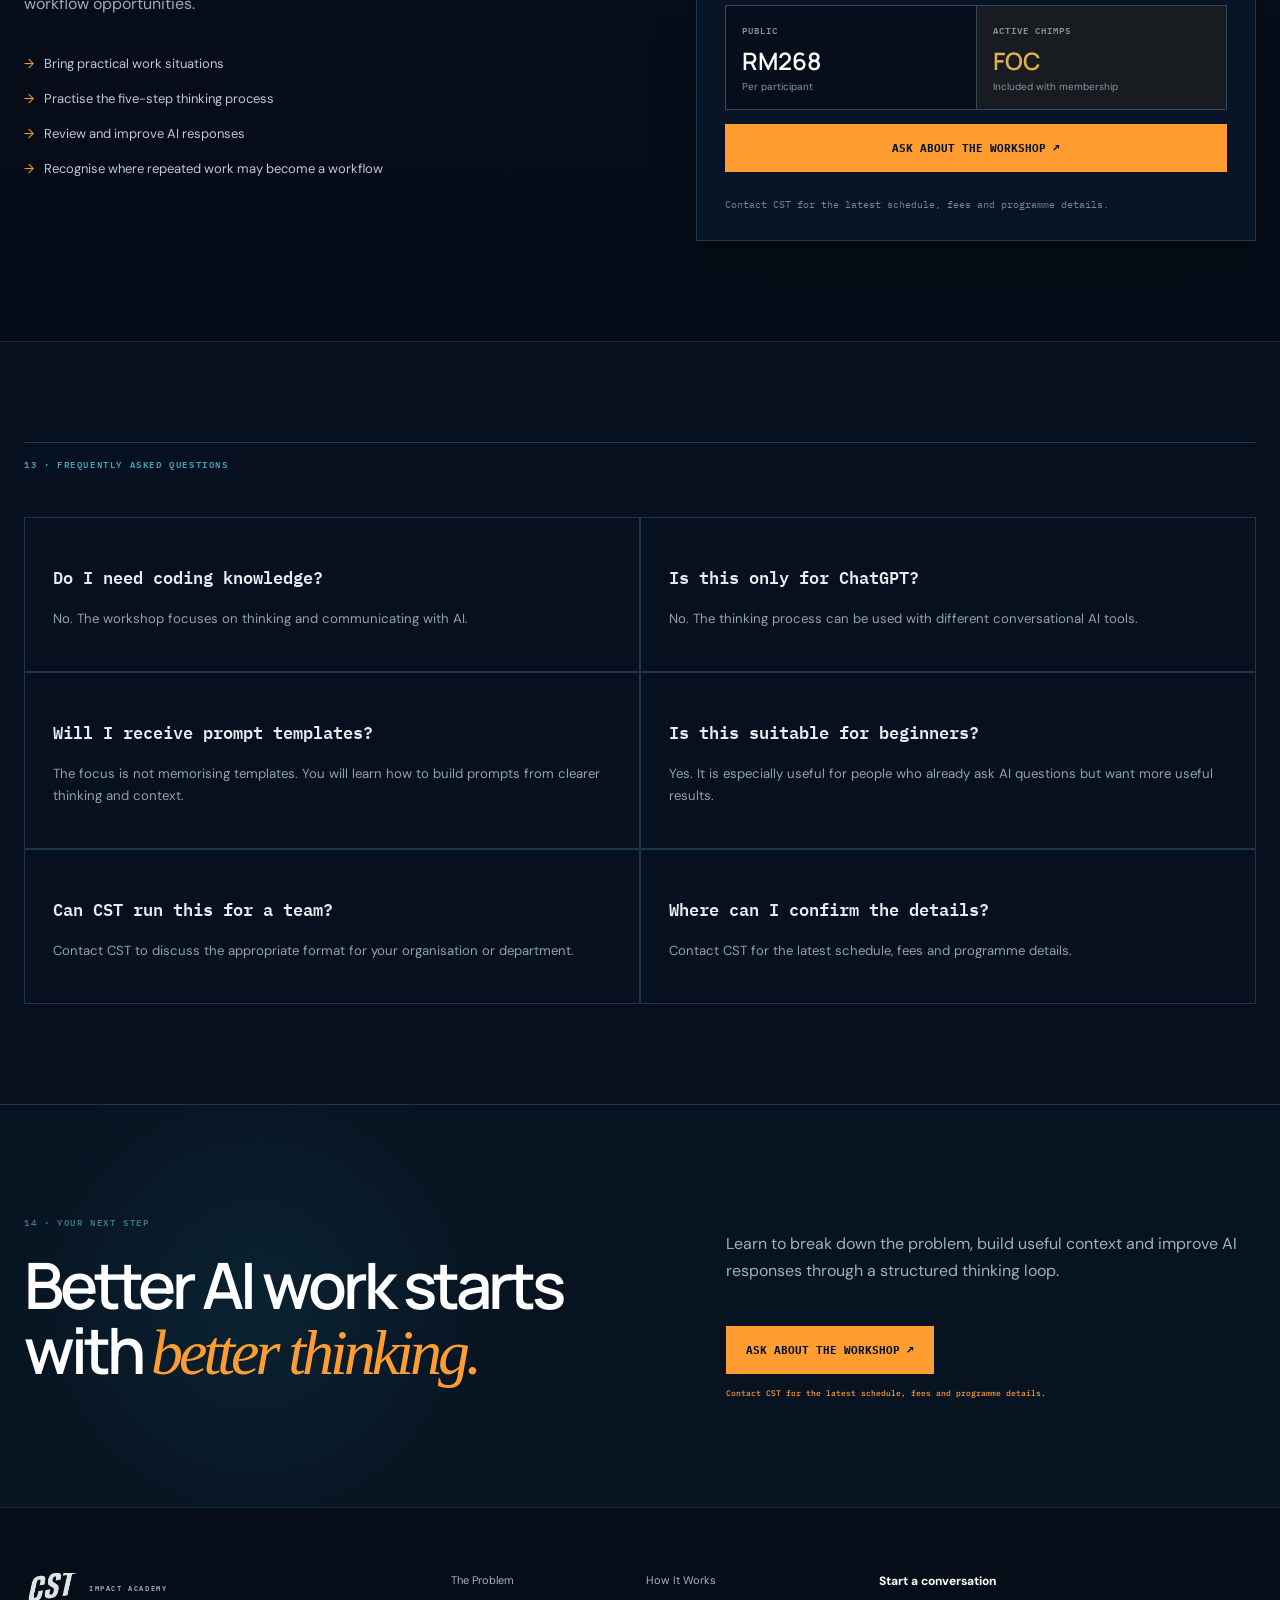
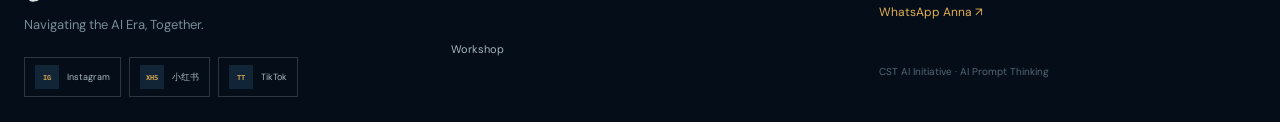
==== commit 7bcd6eb2: "Use direct testimonial video embed" ====
--- a/ai-prompt-thinking-workshop/index.html
+++ b/ai-prompt-thinking-workshop/index.html
@@ -177,10 +177,10 @@
     <div class="wrap">
       <p class="index pale">11 · PARTICIPANT TESTIMONIALS</p>
       <div class="video-layout">
-        <div class="video-copy"><h2>Hear directly<br><em>from participants.</em></h2><p>Watch participants share their own learning experience. CST does not add or rewrite their words.</p><a class="playlist-link" href="https://www.youtube.com/playlist?list=PLMz4OiQviKTg" target="_blank" rel="noopener">Open the testimonial playlist ↗</a></div>
+        <div class="video-copy"><h2>Hear directly<br><em>from participants.</em></h2><p>Watch a participant share their own learning experience. CST does not add or rewrite their words.</p><a class="playlist-link" href="https://youtu.be/XT4kYbviVYU?si=QMNHbv4-HlesqCo6" target="_blank" rel="noopener">Watch the testimonial on YouTube ↗</a></div>
         <div class="video-frame">
-          <iframe data-youtube-src="https://www.youtube-nocookie.com/embed/videoseries?list=PLMz4OiQviKTg" title="CST participant testimonial playlist" loading="lazy" referrerpolicy="strict-origin-when-cross-origin" allow="accelerometer; autoplay; clipboard-write; encrypted-media; gyroscope; picture-in-picture; web-share" allowfullscreen></iframe>
-          <a class="video-local-fallback" href="https://www.youtube.com/playlist?list=PLMz4OiQviKTg" target="_blank" rel="noopener"><span class="youtube-play">▶</span><b>Watch participant testimonials on YouTube</b><small>Local file previews cannot load the embedded YouTube player. The player will appear automatically on the published website.</small></a>
+          <iframe data-youtube-src="https://www.youtube-nocookie.com/embed/XT4kYbviVYU" title="CST participant testimonial video" loading="lazy" referrerpolicy="strict-origin-when-cross-origin" allow="accelerometer; autoplay; clipboard-write; encrypted-media; gyroscope; picture-in-picture; web-share" allowfullscreen></iframe>
+          <a class="video-local-fallback" href="https://youtu.be/XT4kYbviVYU?si=QMNHbv4-HlesqCo6" target="_blank" rel="noopener"><span class="youtube-play">▶</span><b>Watch the participant testimonial on YouTube</b><small>Local file previews cannot load the embedded YouTube player. The player will appear automatically on the published website.</small></a>
         </div>
       </div>
     </div>
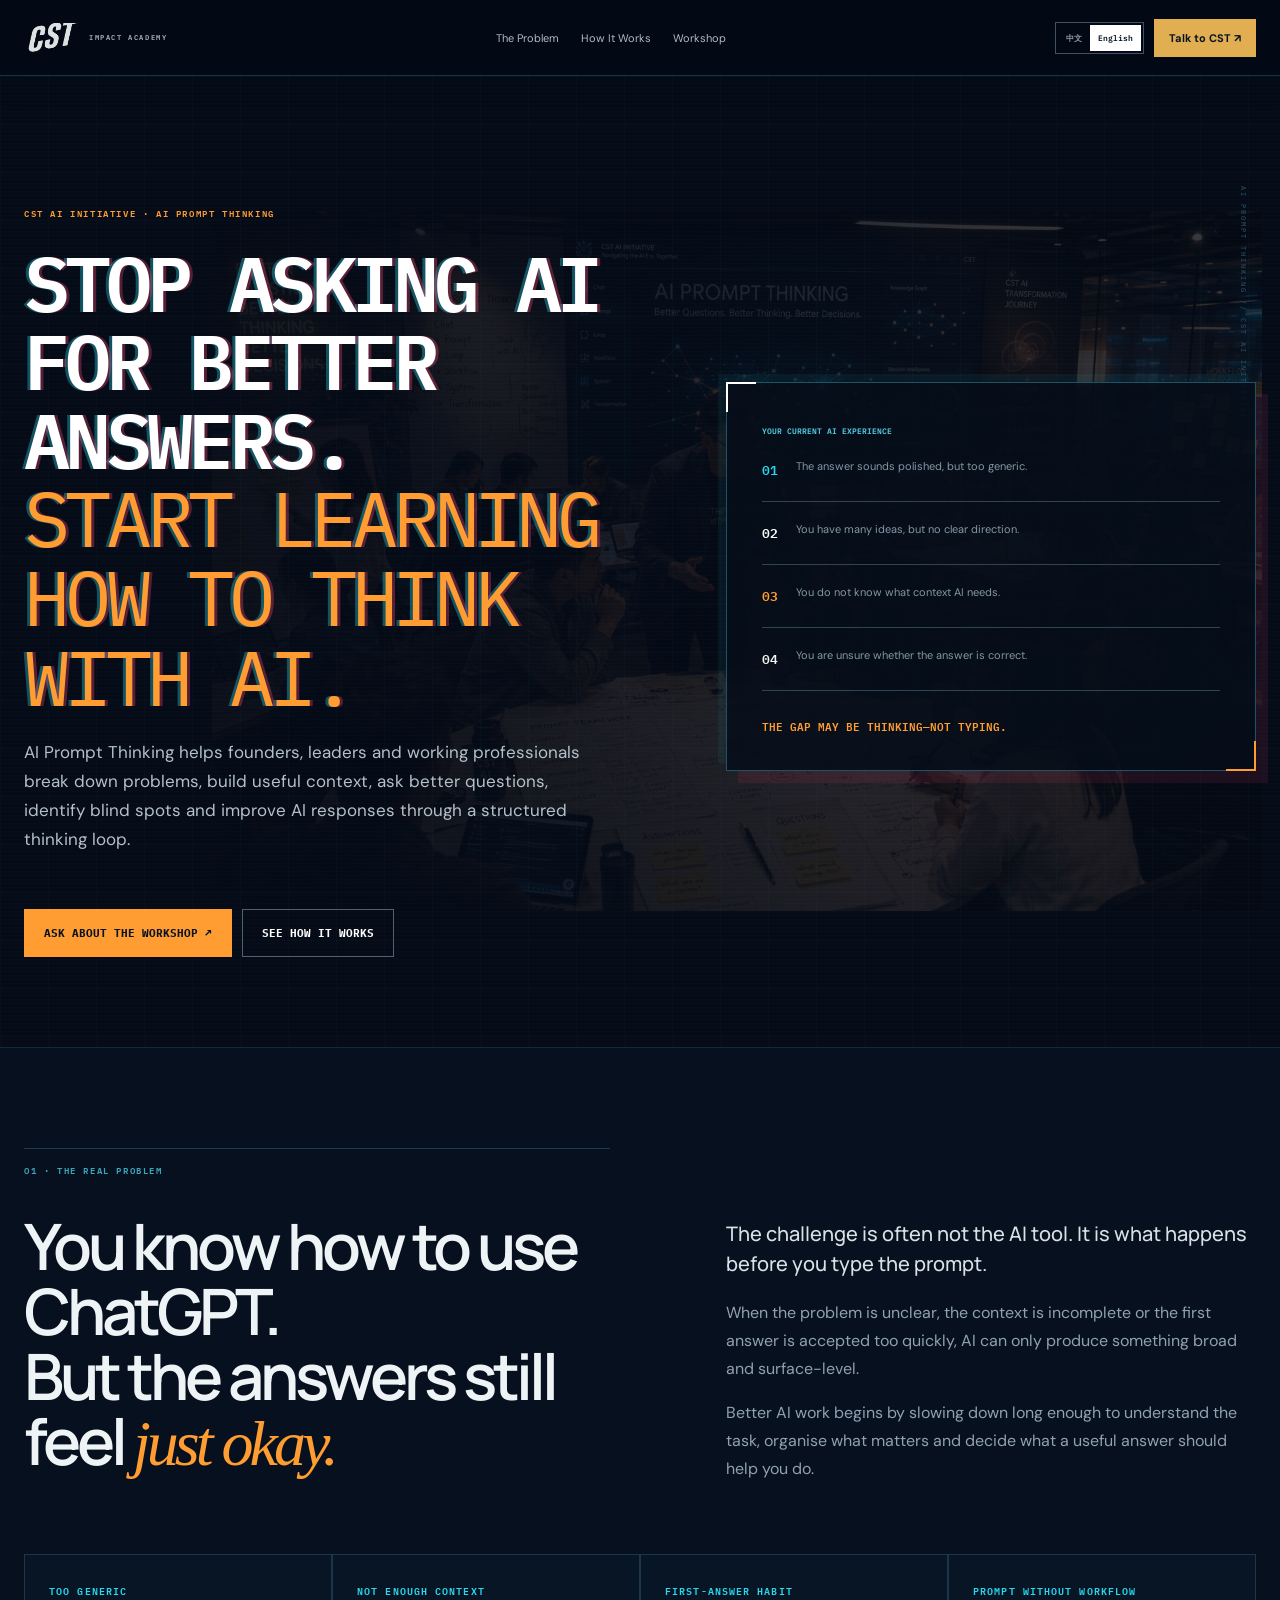
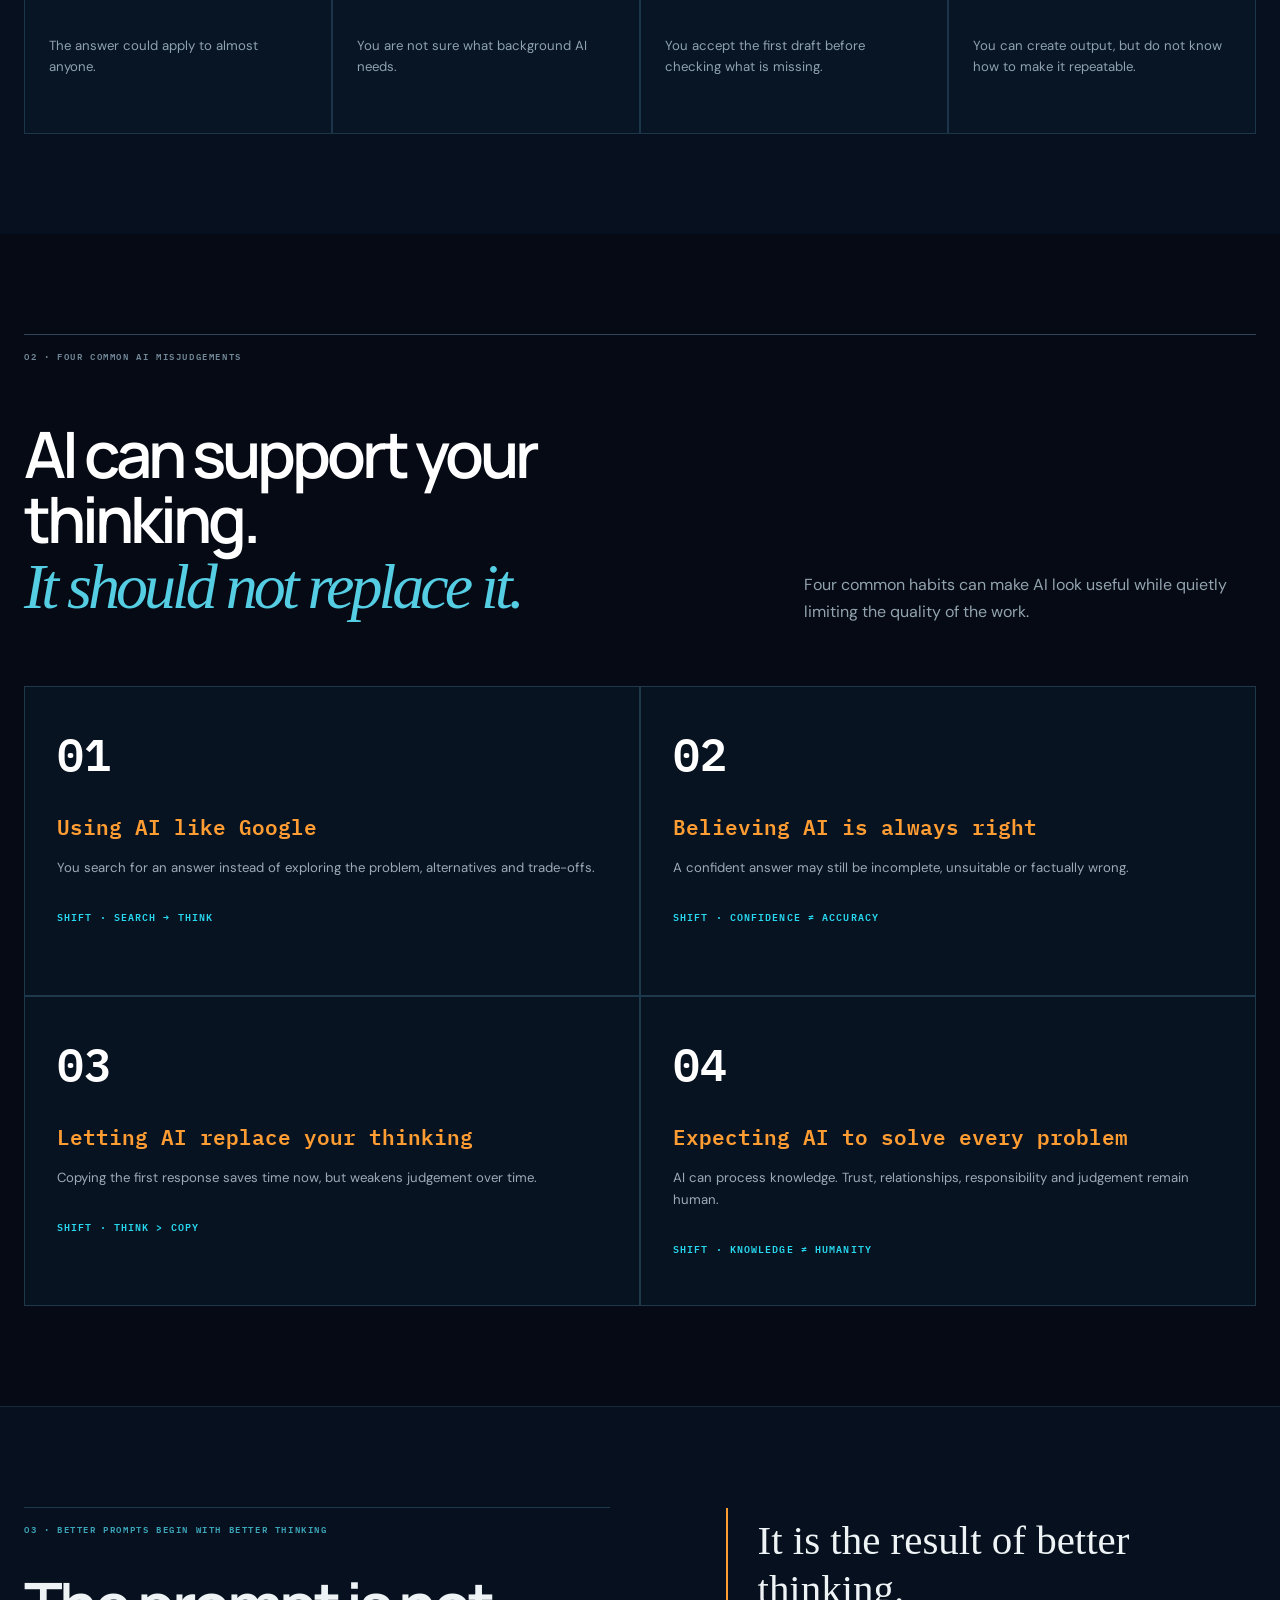
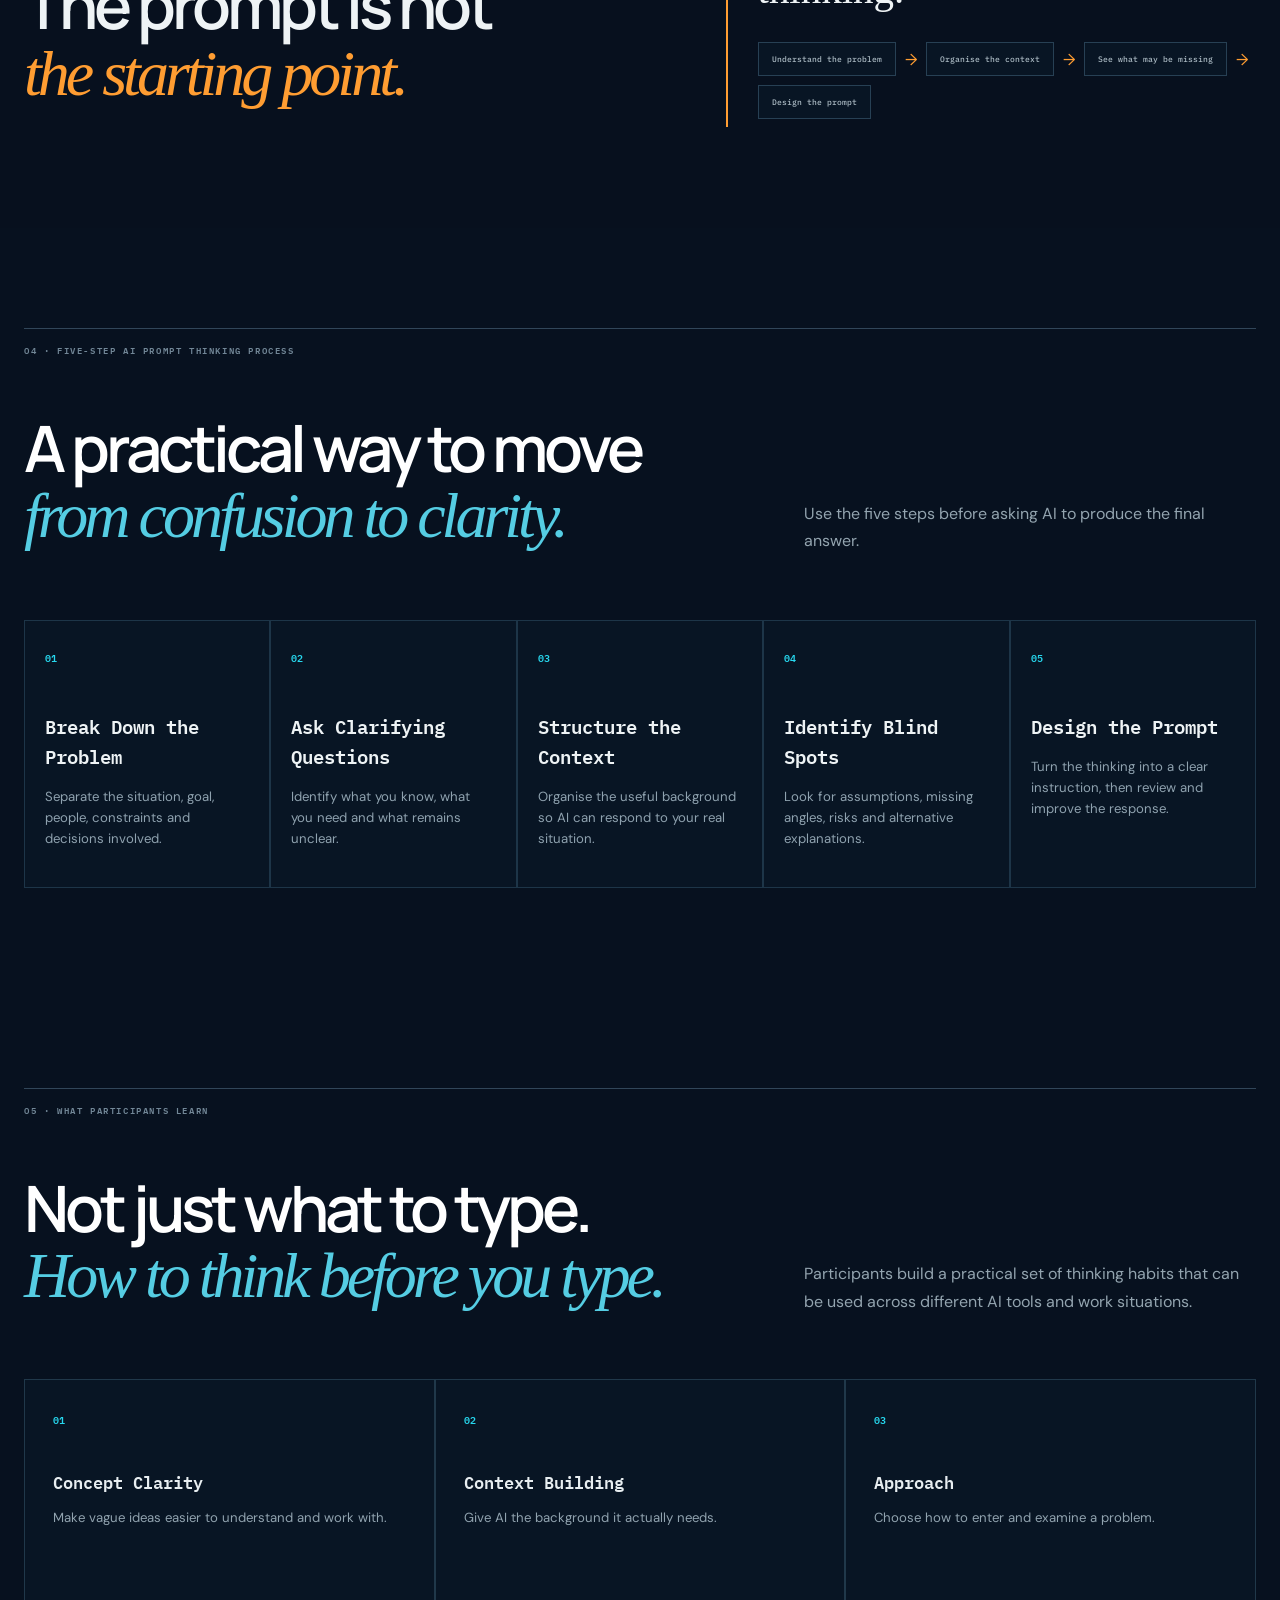
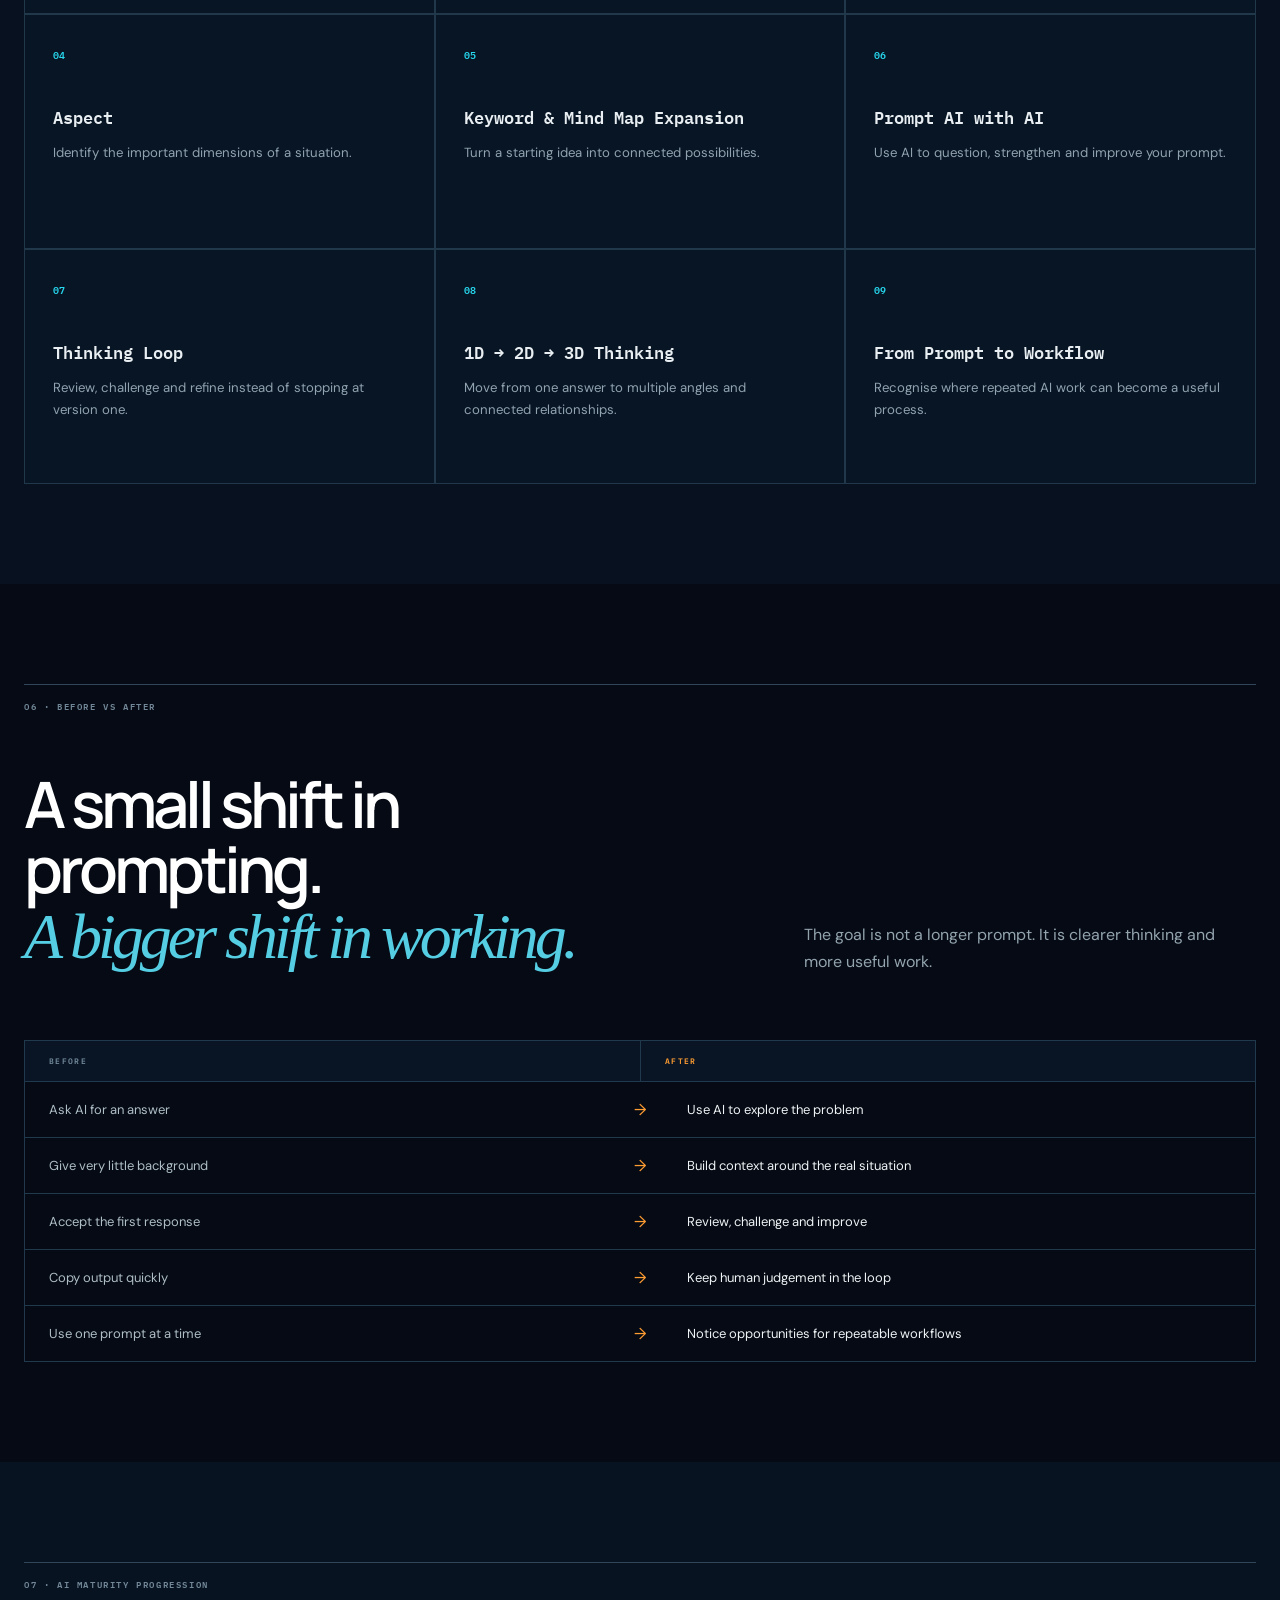
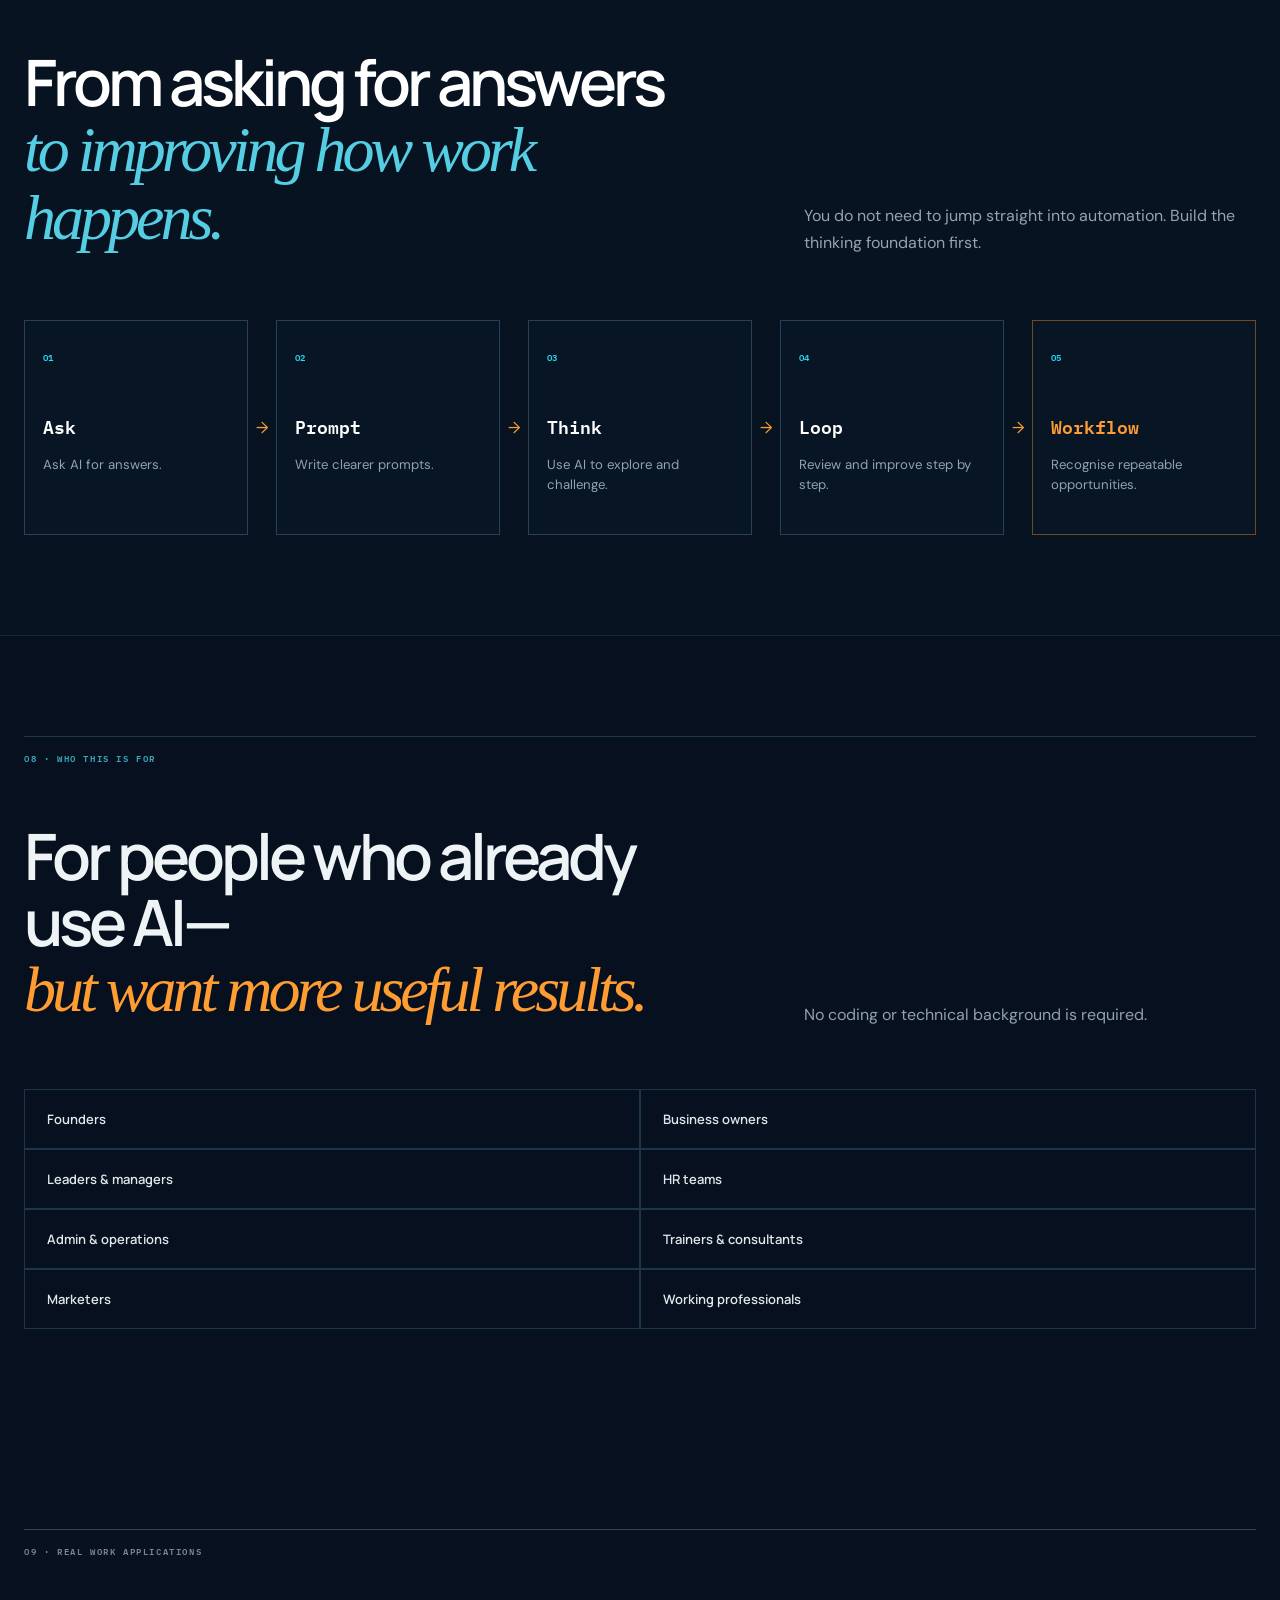
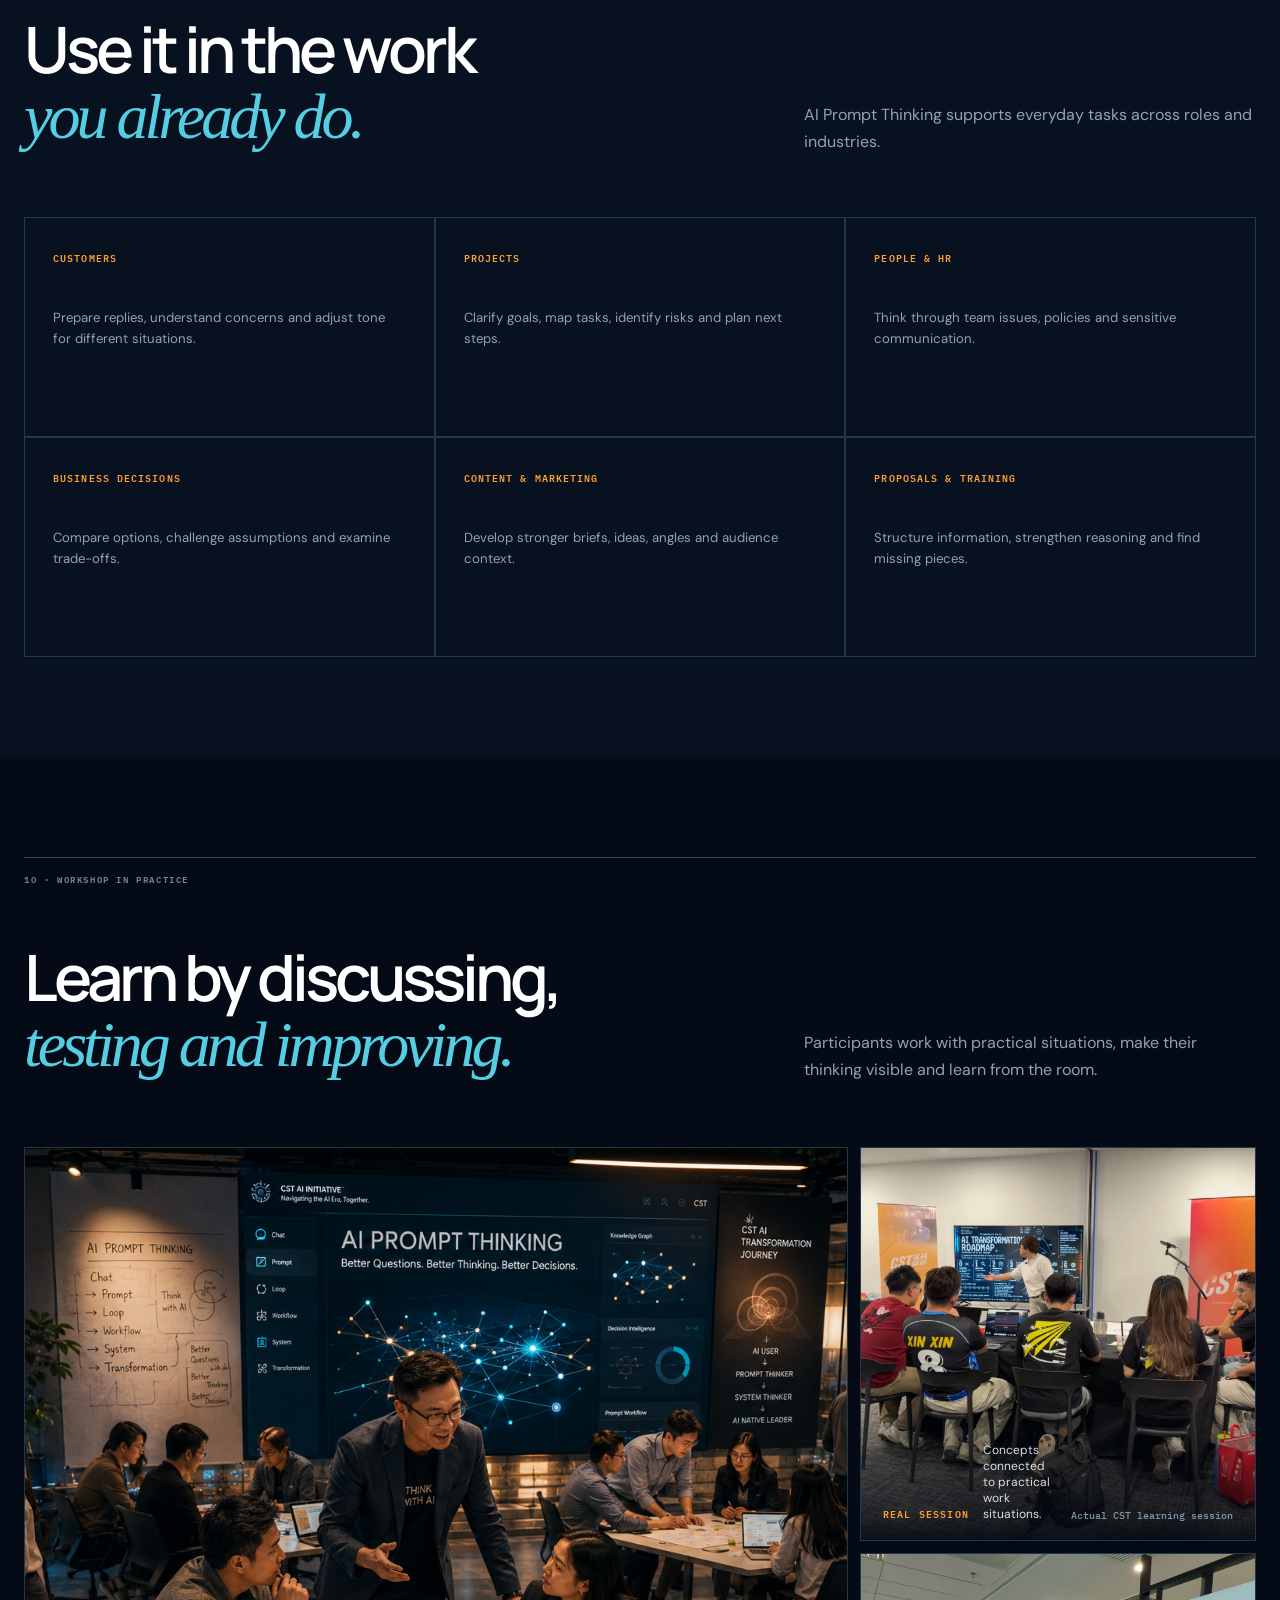
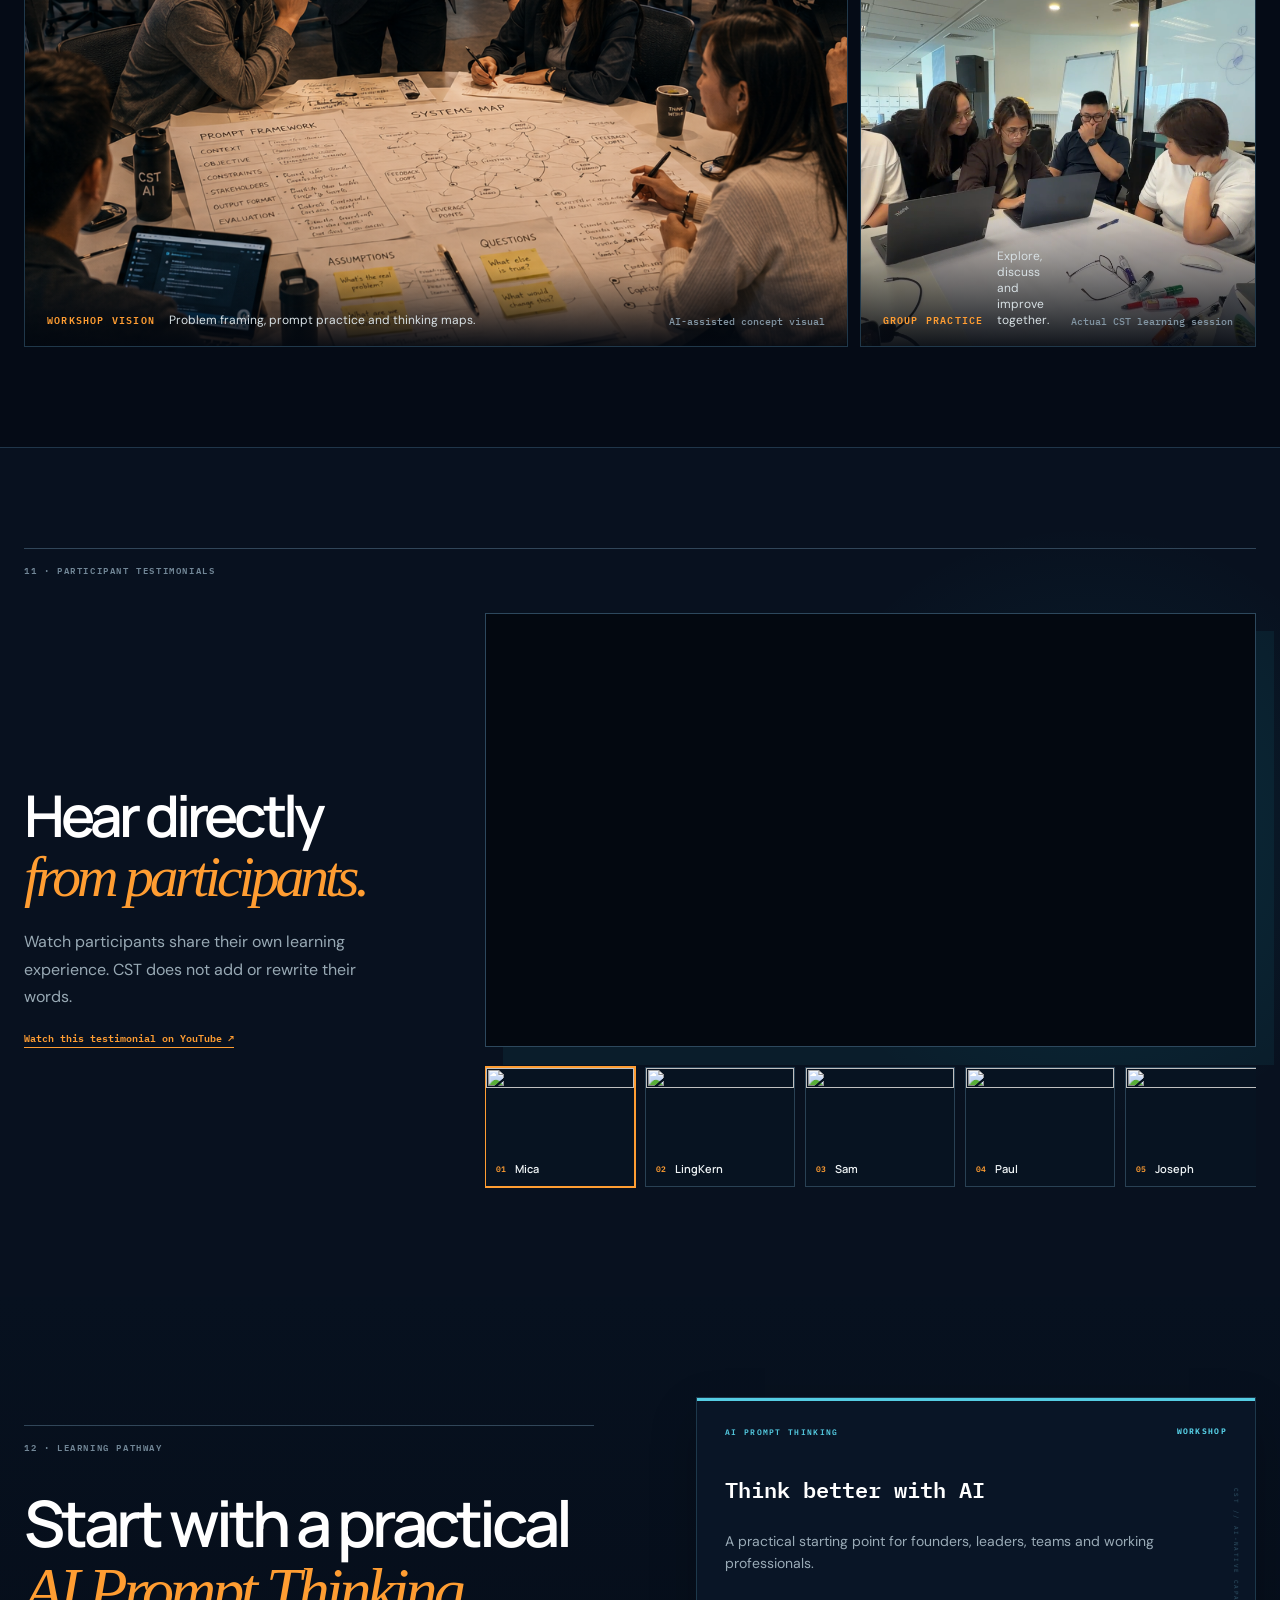
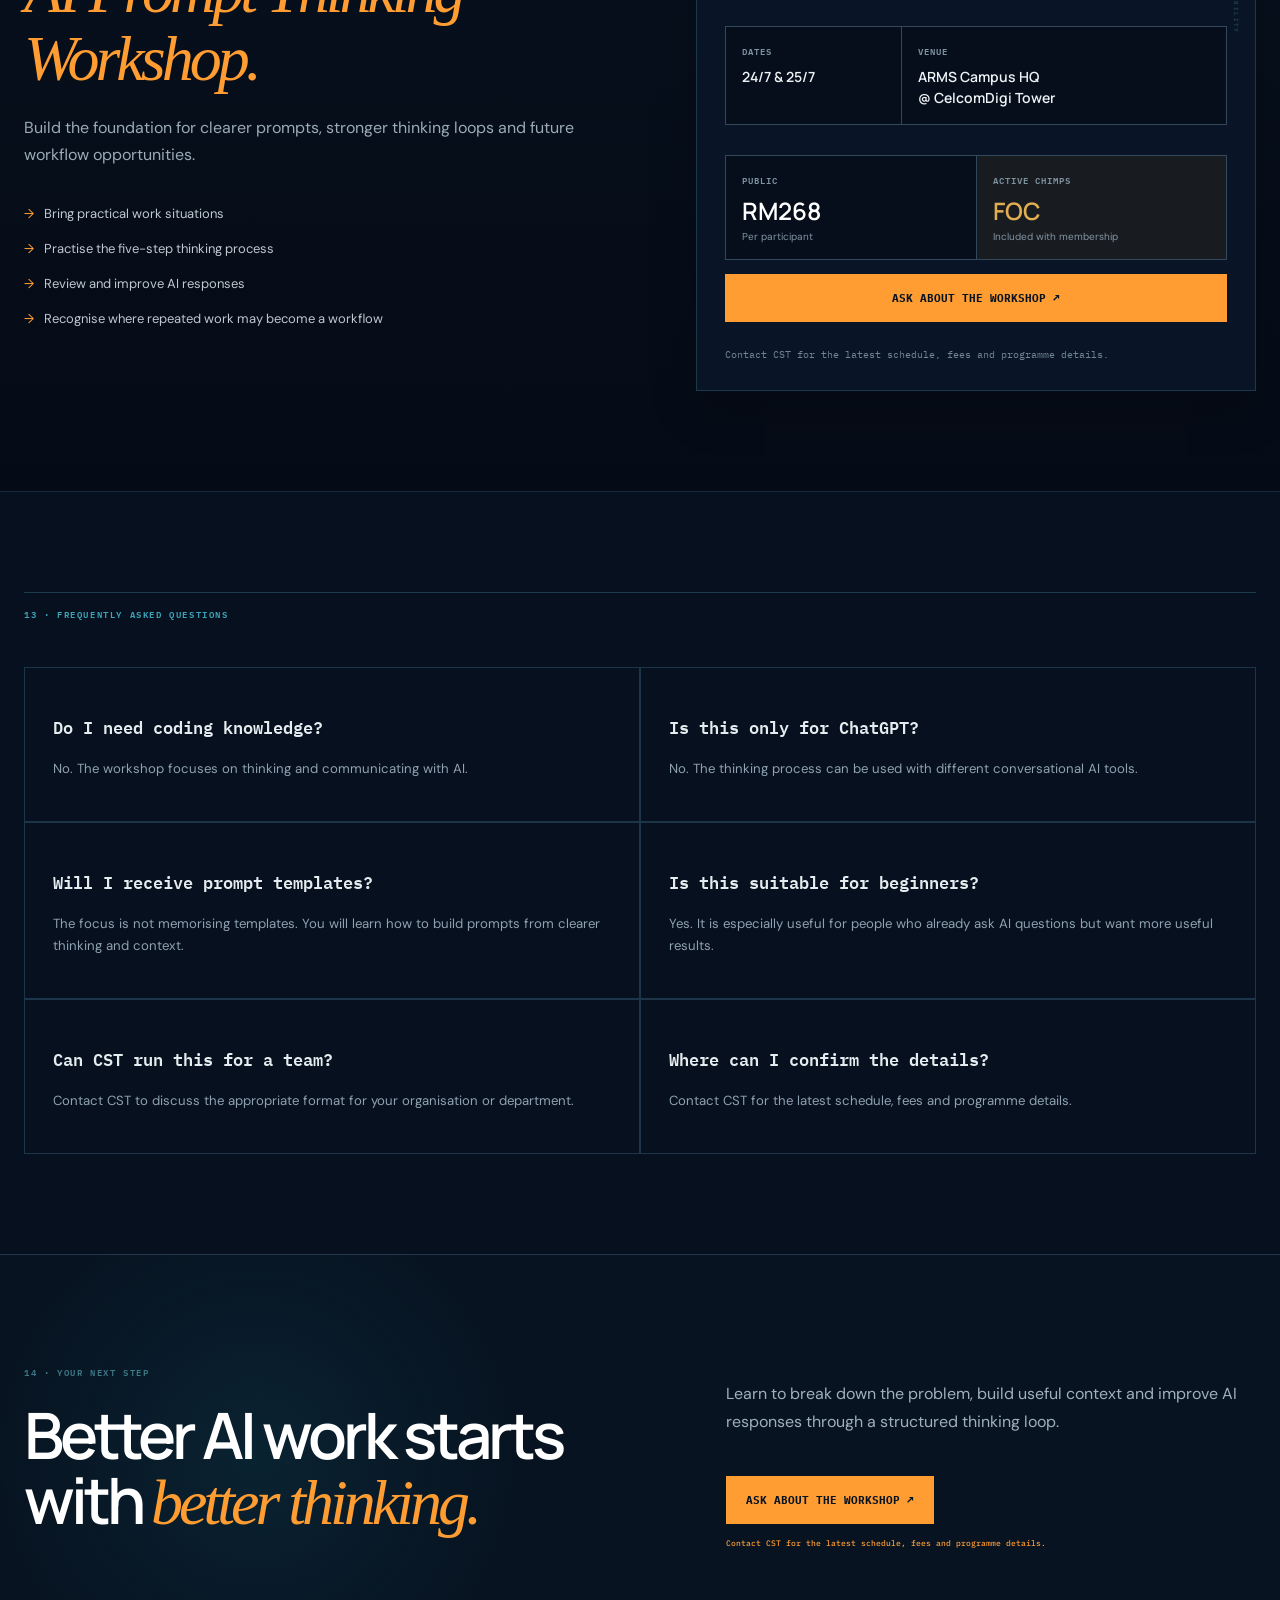
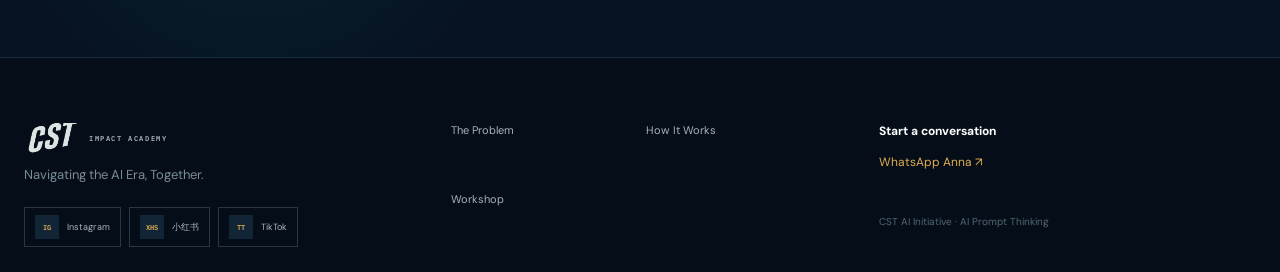
==== commit 5664f1ab: "Add testimonial video carousel" ====
--- a/ai-prompt-thinking-workshop/index.html
+++ b/ai-prompt-thinking-workshop/index.html
@@ -177,10 +177,20 @@
     <div class="wrap">
       <p class="index pale">11 · PARTICIPANT TESTIMONIALS</p>
       <div class="video-layout">
-        <div class="video-copy"><h2>Hear directly<br><em>from participants.</em></h2><p>Watch a participant share their own learning experience. CST does not add or rewrite their words.</p><a class="playlist-link" href="https://youtu.be/XT4kYbviVYU?si=QMNHbv4-HlesqCo6" target="_blank" rel="noopener">Watch the testimonial on YouTube ↗</a></div>
-        <div class="video-frame">
-          <iframe data-youtube-src="https://www.youtube-nocookie.com/embed/XT4kYbviVYU" title="CST participant testimonial video" loading="lazy" referrerpolicy="strict-origin-when-cross-origin" allow="accelerometer; autoplay; clipboard-write; encrypted-media; gyroscope; picture-in-picture; web-share" allowfullscreen></iframe>
-          <a class="video-local-fallback" href="https://youtu.be/XT4kYbviVYU?si=QMNHbv4-HlesqCo6" target="_blank" rel="noopener"><span class="youtube-play">▶</span><b>Watch the participant testimonial on YouTube</b><small>Local file previews cannot load the embedded YouTube player. The player will appear automatically on the published website.</small></a>
+        <div class="video-copy"><h2>Hear directly<br><em>from participants.</em></h2><p>Watch participants share their own learning experience. CST does not add or rewrite their words.</p><a class="playlist-link" data-testimonial-link href="https://youtu.be/6Bxy2IkvYCU" target="_blank" rel="noopener">Watch this testimonial on YouTube ↗</a></div>
+        <div class="testimonial-media">
+          <div class="video-frame">
+            <iframe data-youtube-src="https://www.youtube-nocookie.com/embed/6Bxy2IkvYCU" data-testimonial-player title="Mica participant testimonial video" loading="lazy" referrerpolicy="strict-origin-when-cross-origin" allow="accelerometer; autoplay; clipboard-write; encrypted-media; gyroscope; picture-in-picture; web-share" allowfullscreen></iframe>
+            <a class="video-local-fallback" data-testimonial-fallback href="https://youtu.be/6Bxy2IkvYCU" target="_blank" rel="noopener"><span class="youtube-play">▶</span><b>Watch this participant testimonial on YouTube</b><small>Local file previews cannot load the embedded YouTube player. The player will appear automatically on the published website.</small></a>
+          </div>
+          <div class="testimonial-carousel" aria-label="Choose a participant testimonial">
+            <button class="testimonial-card active" type="button" data-video-id="6Bxy2IkvYCU" data-video-title="Mica" aria-pressed="true"><img src="https://i.ytimg.com/vi/6Bxy2IkvYCU/hqdefault.jpg" alt="" loading="lazy"><span><small>01</small><b>Mica</b></span></button>
+            <button class="testimonial-card" type="button" data-video-id="XT4kYbviVYU" data-video-title="LingKern" aria-pressed="false"><img src="https://i.ytimg.com/vi/XT4kYbviVYU/hqdefault.jpg" alt="" loading="lazy"><span><small>02</small><b>LingKern</b></span></button>
+            <button class="testimonial-card" type="button" data-video-id="VbisBzmTLUg" data-video-title="Sam" aria-pressed="false"><img src="https://i.ytimg.com/vi/VbisBzmTLUg/hqdefault.jpg" alt="" loading="lazy"><span><small>03</small><b>Sam</b></span></button>
+            <button class="testimonial-card" type="button" data-video-id="SbvMhgIx8FI" data-video-title="Paul" aria-pressed="false"><img src="https://i.ytimg.com/vi/SbvMhgIx8FI/hqdefault.jpg" alt="" loading="lazy"><span><small>04</small><b>Paul</b></span></button>
+            <button class="testimonial-card" type="button" data-video-id="k-LYGrtT4lg" data-video-title="Joseph" aria-pressed="false"><img src="https://i.ytimg.com/vi/k-LYGrtT4lg/hqdefault.jpg" alt="" loading="lazy"><span><small>05</small><b>Joseph</b></span></button>
+            <button class="testimonial-card" type="button" data-video-id="1JJT4b5-Jpo" data-video-title="Wiki" aria-pressed="false"><img src="https://i.ytimg.com/vi/1JJT4b5-Jpo/hqdefault.jpg" alt="" loading="lazy"><span><small>06</small><b>Wiki</b></span></button>
+          </div>
         </div>
       </div>
     </div>
--- a/ai-prompt-thinking-workshop/site.css
+++ b/ai-prompt-thinking-workshop/site.css
@@ -26,4 +26,6 @@
 @media(max-width:1000px){.maturity-track{grid-template-columns:1fr}.maturity-track>i{transform:rotate(90deg);justify-self:center}.maturity-track article{min-height:auto}.maturity-track h3{margin-top:25px}}
 @media(max-width:760px){.learn-grid{grid-template-columns:1fr}.learn-grid article{min-height:auto}.comparison-grid>div{grid-template-columns:1fr 30px 1fr}.comparison-grid p{padding:15px 12px;font-size:10px}.comparison-grid .comparison-head{grid-template-columns:1fr 1fr}.better-thinking .core-statement{margin-top:25px;padding-left:20px}.thinking-chain{align-items:flex-start;flex-direction:column}.thinking-chain i{transform:rotate(90deg);margin-left:20px}}
 .prompt-page .pain-strip b,.prompt-page .misjudgement-grid b,.prompt-page .thinking-process b,.prompt-page .learn-grid b,.prompt-page .application-grid b{font-size:10px}.prompt-page .pain-strip p,.prompt-page .misjudgement-grid p,.prompt-page .thinking-process p,.prompt-page .learn-grid p,.prompt-page .maturity-track p,.prompt-page .practice-grid p,.prompt-page .application-grid p,.prompt-page .faq-grid p{font-size:13.2px}.prompt-page .audience-grid span,.prompt-page .comparison-grid p,.prompt-page .workshop-takeaways li,.prompt-page .video-copy li{font-size:13px}.prompt-page .experience-gallery figcaption span,.prompt-page .gallery-walk figcaption span{font-size:12px}.prompt-page .experience-gallery figcaption b,.prompt-page .gallery-walk figcaption b,.prompt-page .experience-gallery figcaption small,.prompt-page .gallery-walk figcaption small,.prompt-page .playlist-link,.prompt-page .offer-note{font-size:9.6px}.prompt-page .offer-for{font-size:14px}.prompt-page .offer-price small{font-size:9px}.prompt-page .offer-price span{font-size:10px}.workshop-meta{display:grid;grid-template-columns:.7fr 1.3fr;border:1px solid #33485b;margin:24px 0 0;background:#060e1b}.workshop-meta>div{padding:16px}.workshop-meta>div+div{border-left:1px solid #33485b}.workshop-meta small,.workshop-meta strong{display:block}.workshop-meta small{font:600 9px "IBM Plex Mono";letter-spacing:1px;color:#8093a1}.workshop-meta strong{font:600 14px/1.5 Manrope;color:#eef3f5;margin-top:7px}
+.testimonial-media{min-width:0}.testimonial-carousel{display:grid;grid-auto-flow:column;grid-auto-columns:minmax(150px,24%);gap:10px;overflow-x:auto;scroll-snap-type:x mandatory;padding:20px 2px 10px;scrollbar-color:var(--prompt-orange) #142334;scrollbar-width:thin}.testimonial-card{scroll-snap-align:start;padding:0;border:1px solid #294154;background:#071321;color:#fff;cursor:pointer;text-align:left;transition:border-color .2s,transform .2s}.testimonial-card:hover{transform:translateY(-2px);border-color:#668094}.testimonial-card.active{border-color:var(--prompt-orange);box-shadow:0 0 0 1px var(--prompt-orange)}.testimonial-card img{display:block;width:100%;aspect-ratio:16/9;object-fit:cover}.testimonial-card span{display:flex;align-items:center;gap:9px;padding:10px}.testimonial-card small{font:600 8px "IBM Plex Mono";color:var(--prompt-orange)}.testimonial-card b{font:600 11px Manrope;color:#eef3f5}
+@media(max-width:600px){.testimonial-carousel{grid-auto-columns:58%;padding-top:14px}}
 @media(max-width:600px){.prompt-page .pain-strip p,.prompt-page .misjudgement-grid p,.prompt-page .thinking-process p,.prompt-page .learn-grid p,.prompt-page .maturity-track p,.prompt-page .application-grid p,.prompt-page .faq-grid p{font-size:13px}.prompt-page .comparison-grid p{font-size:12px}.workshop-meta{grid-template-columns:1fr}.workshop-meta>div+div{border-left:0;border-top:1px solid #33485b}}
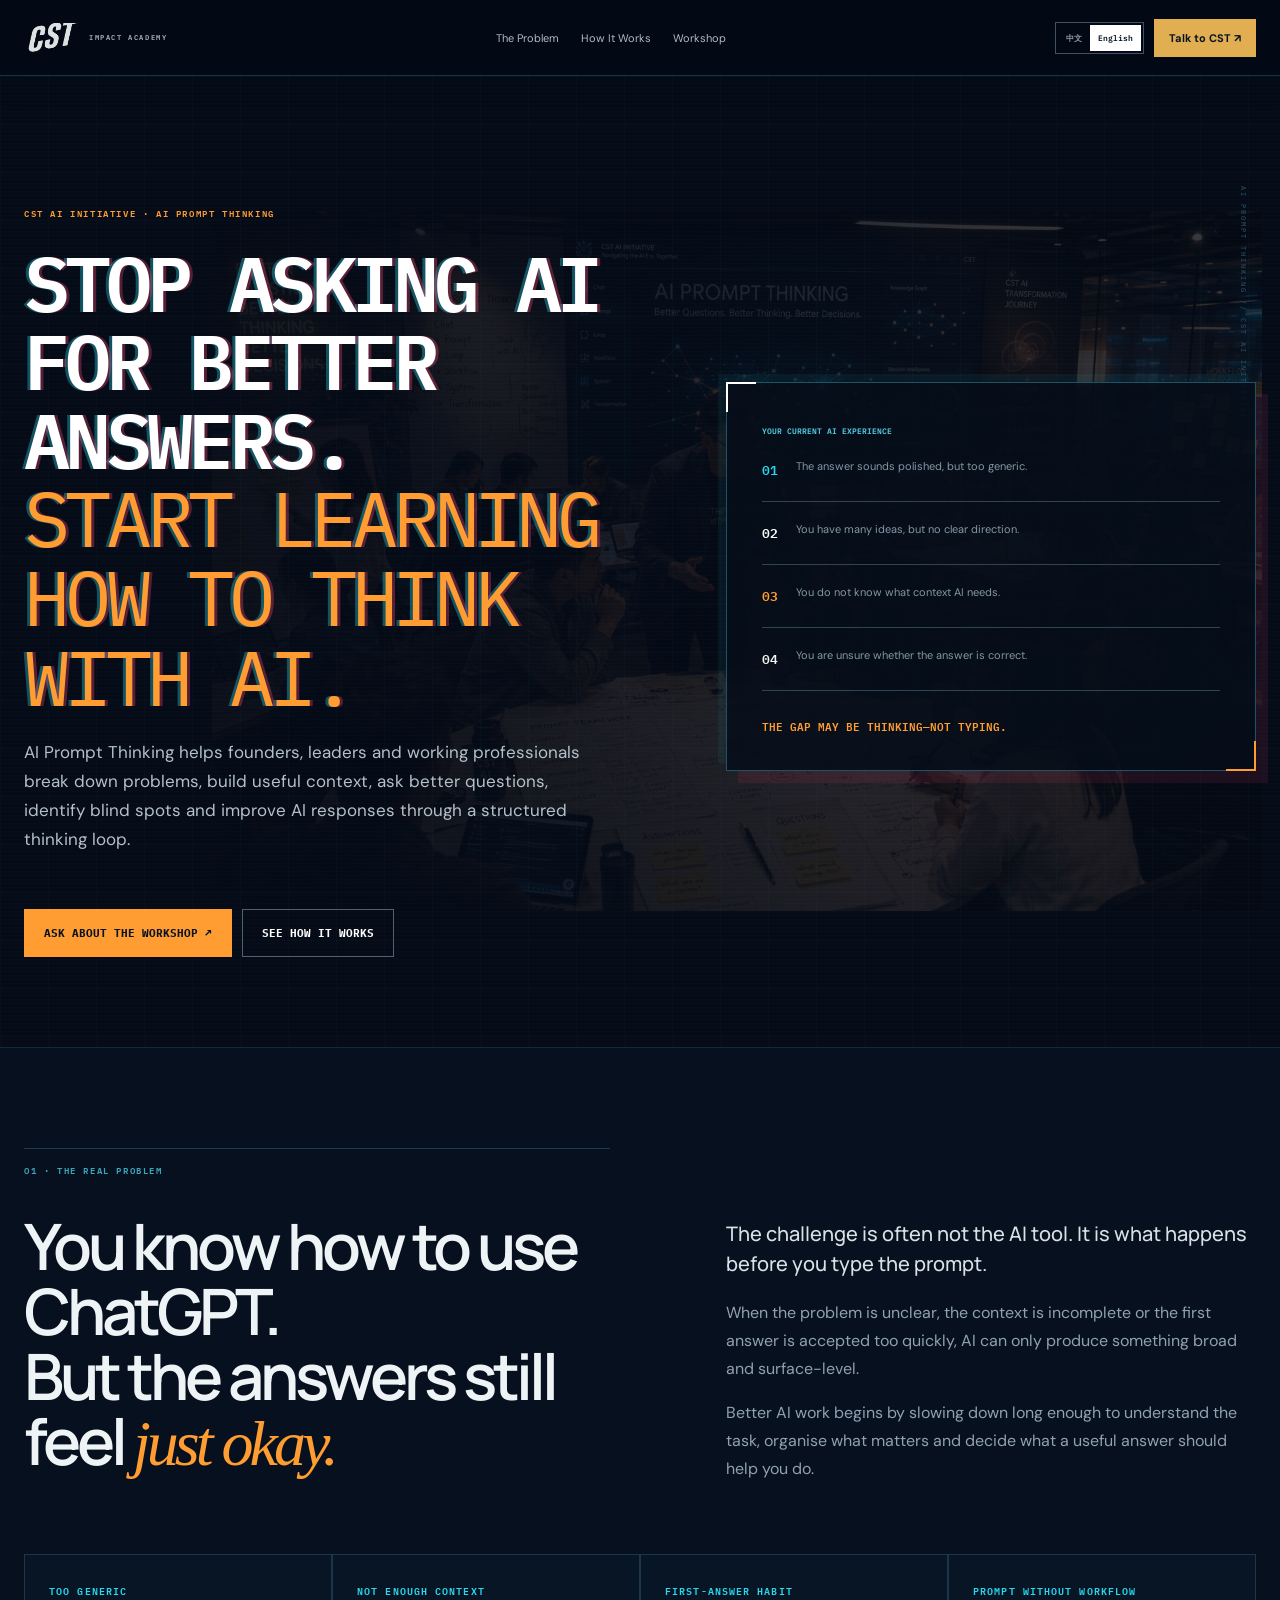
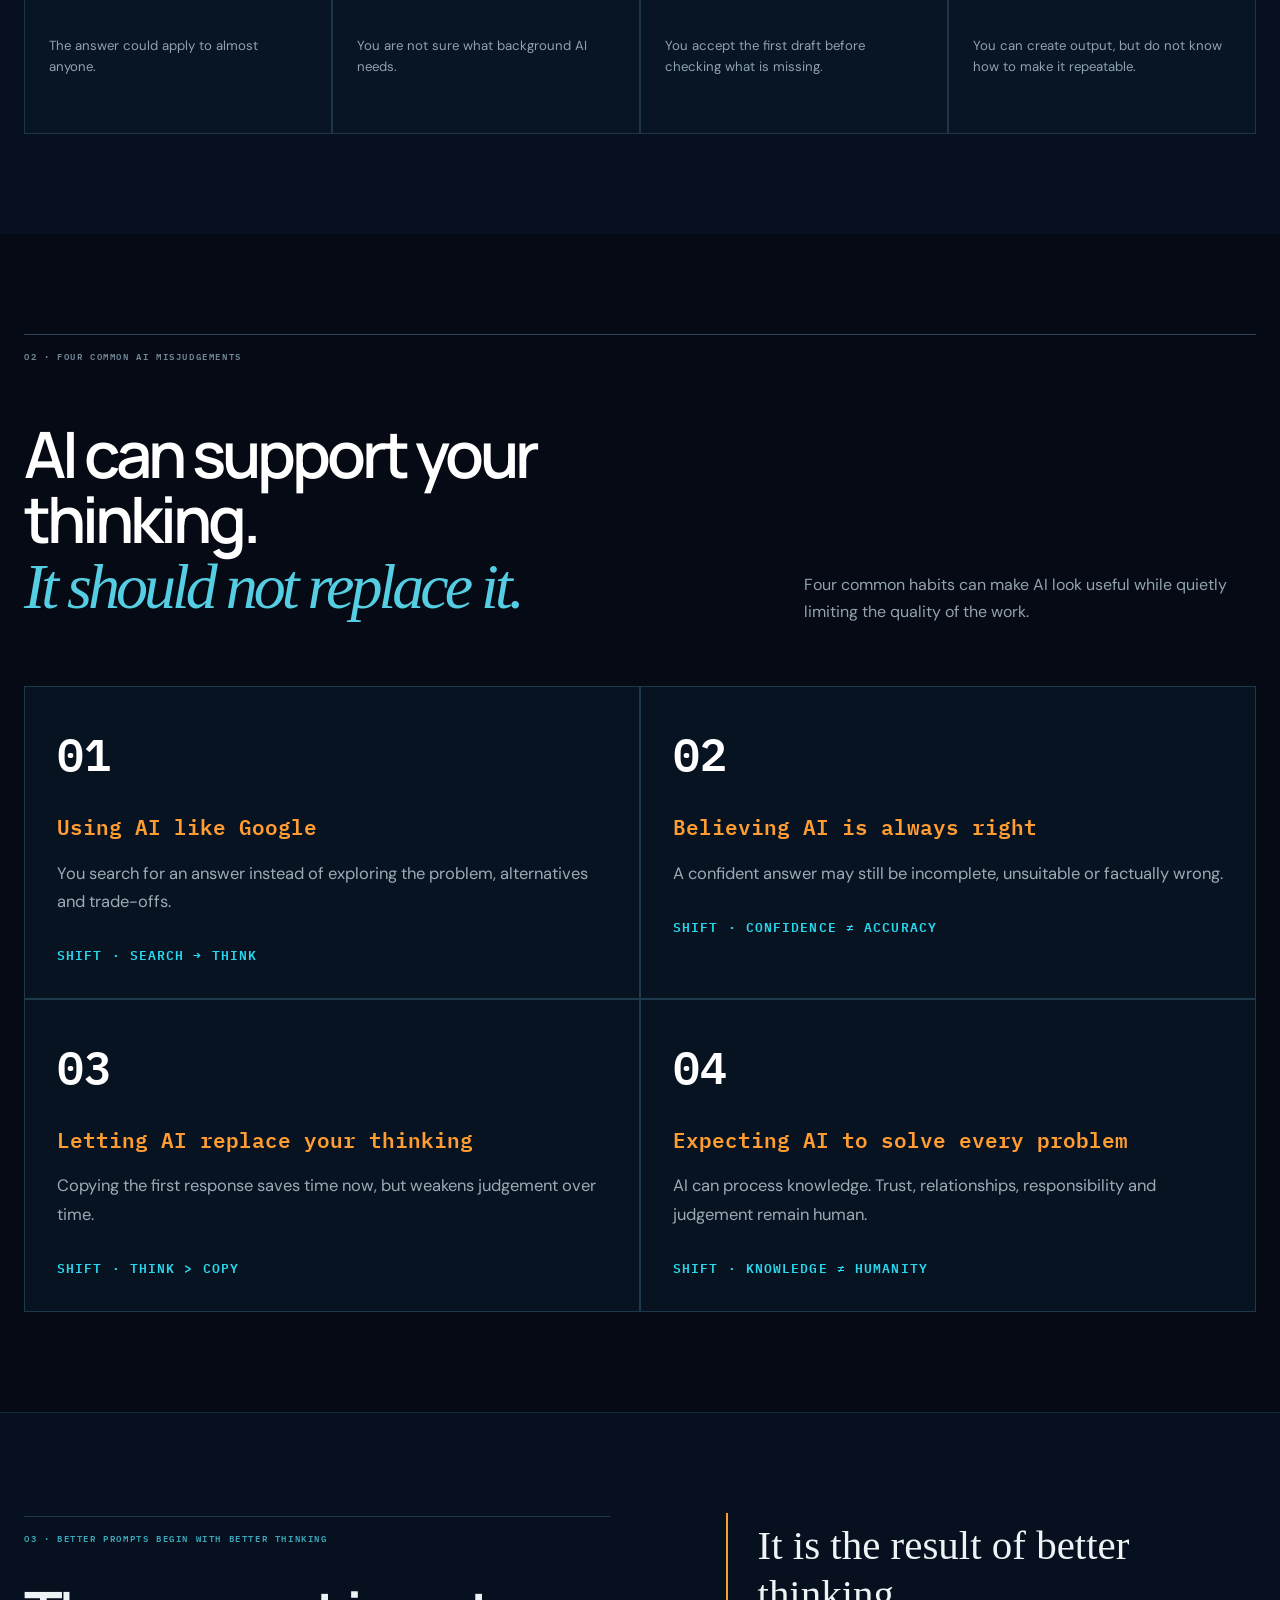
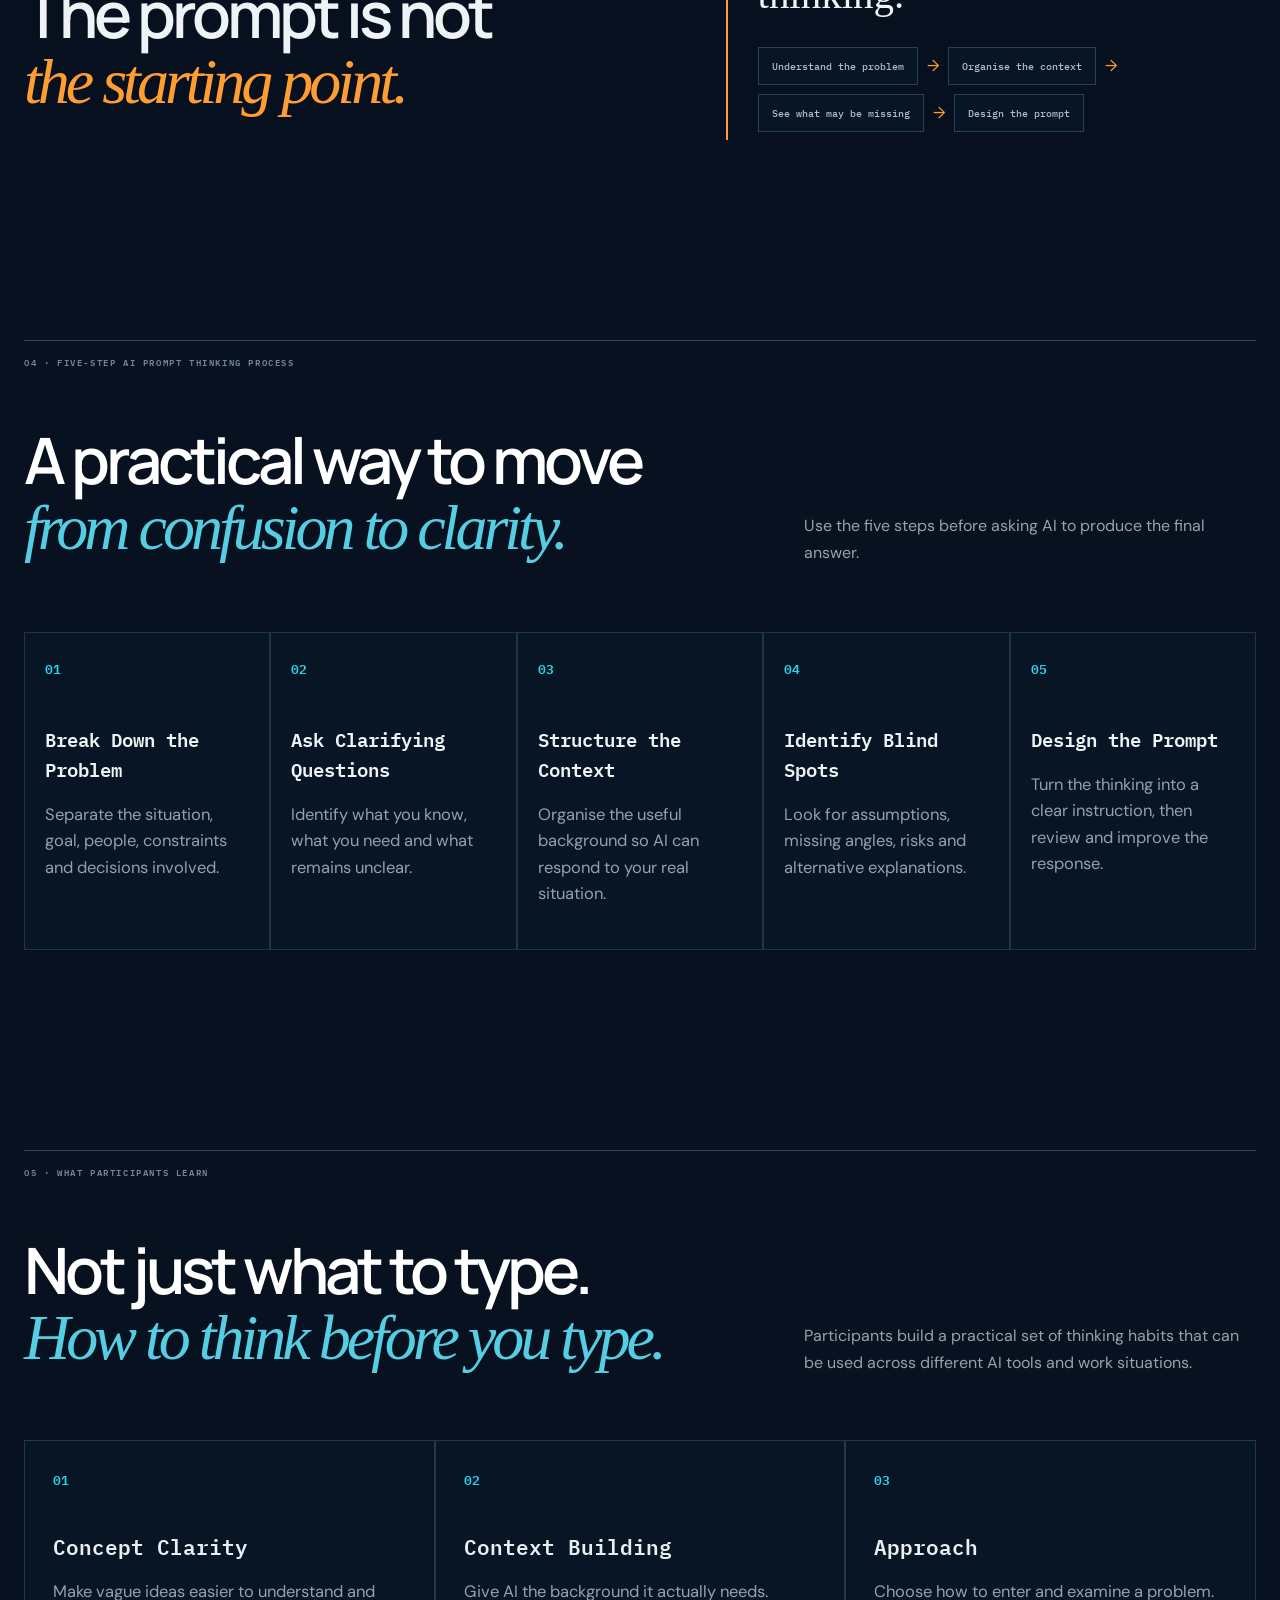
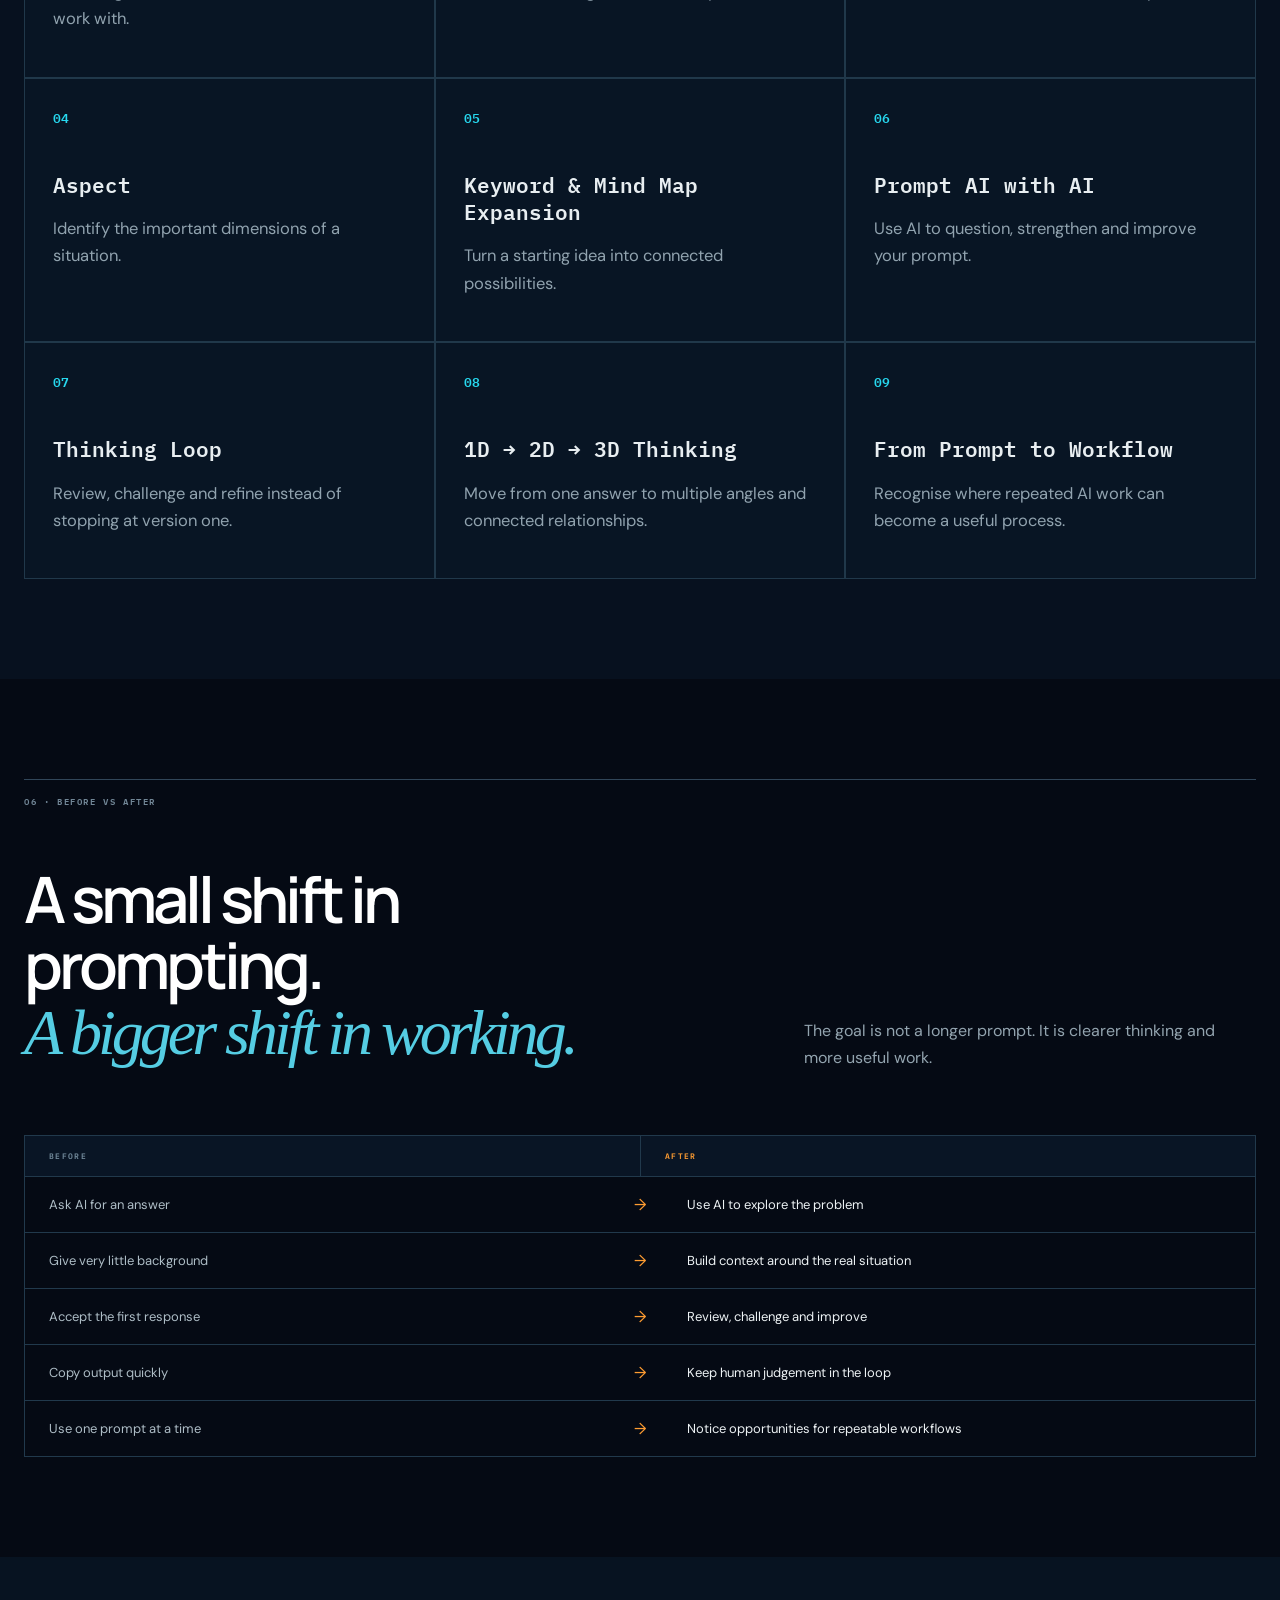
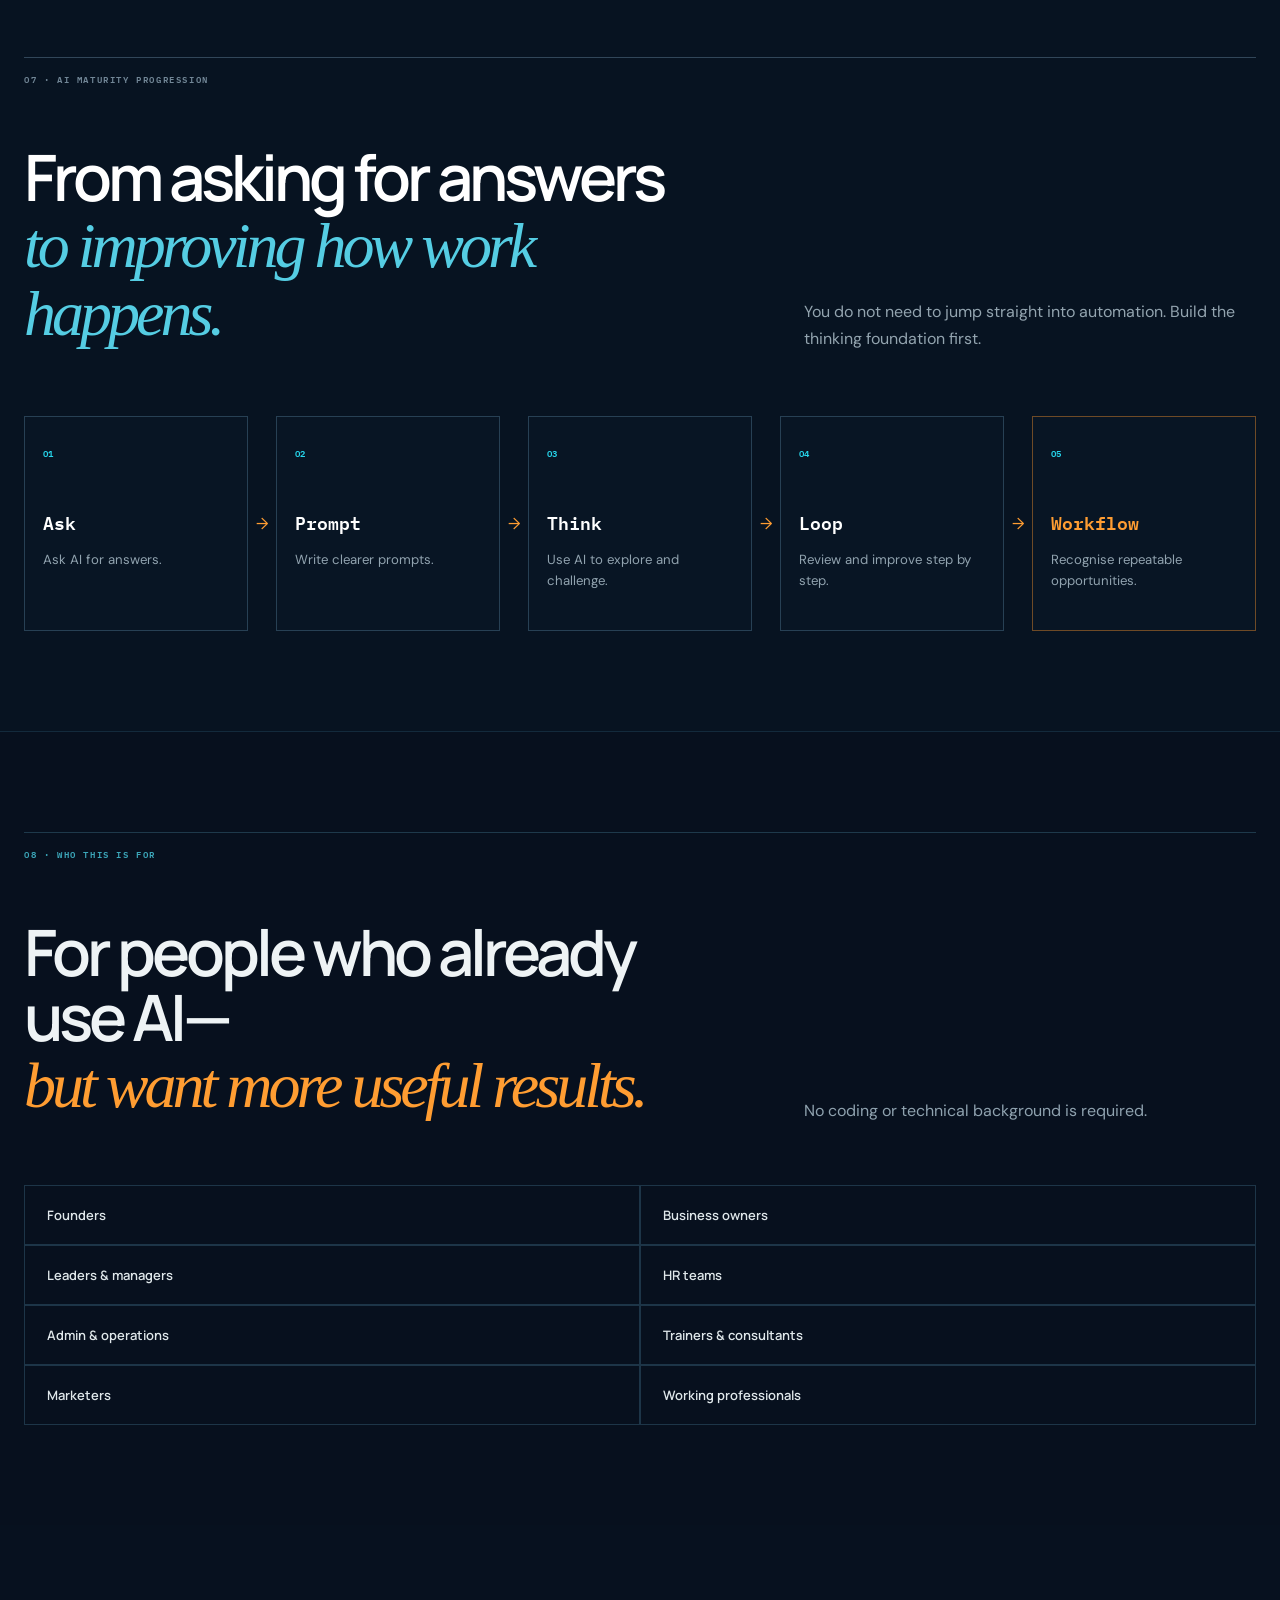
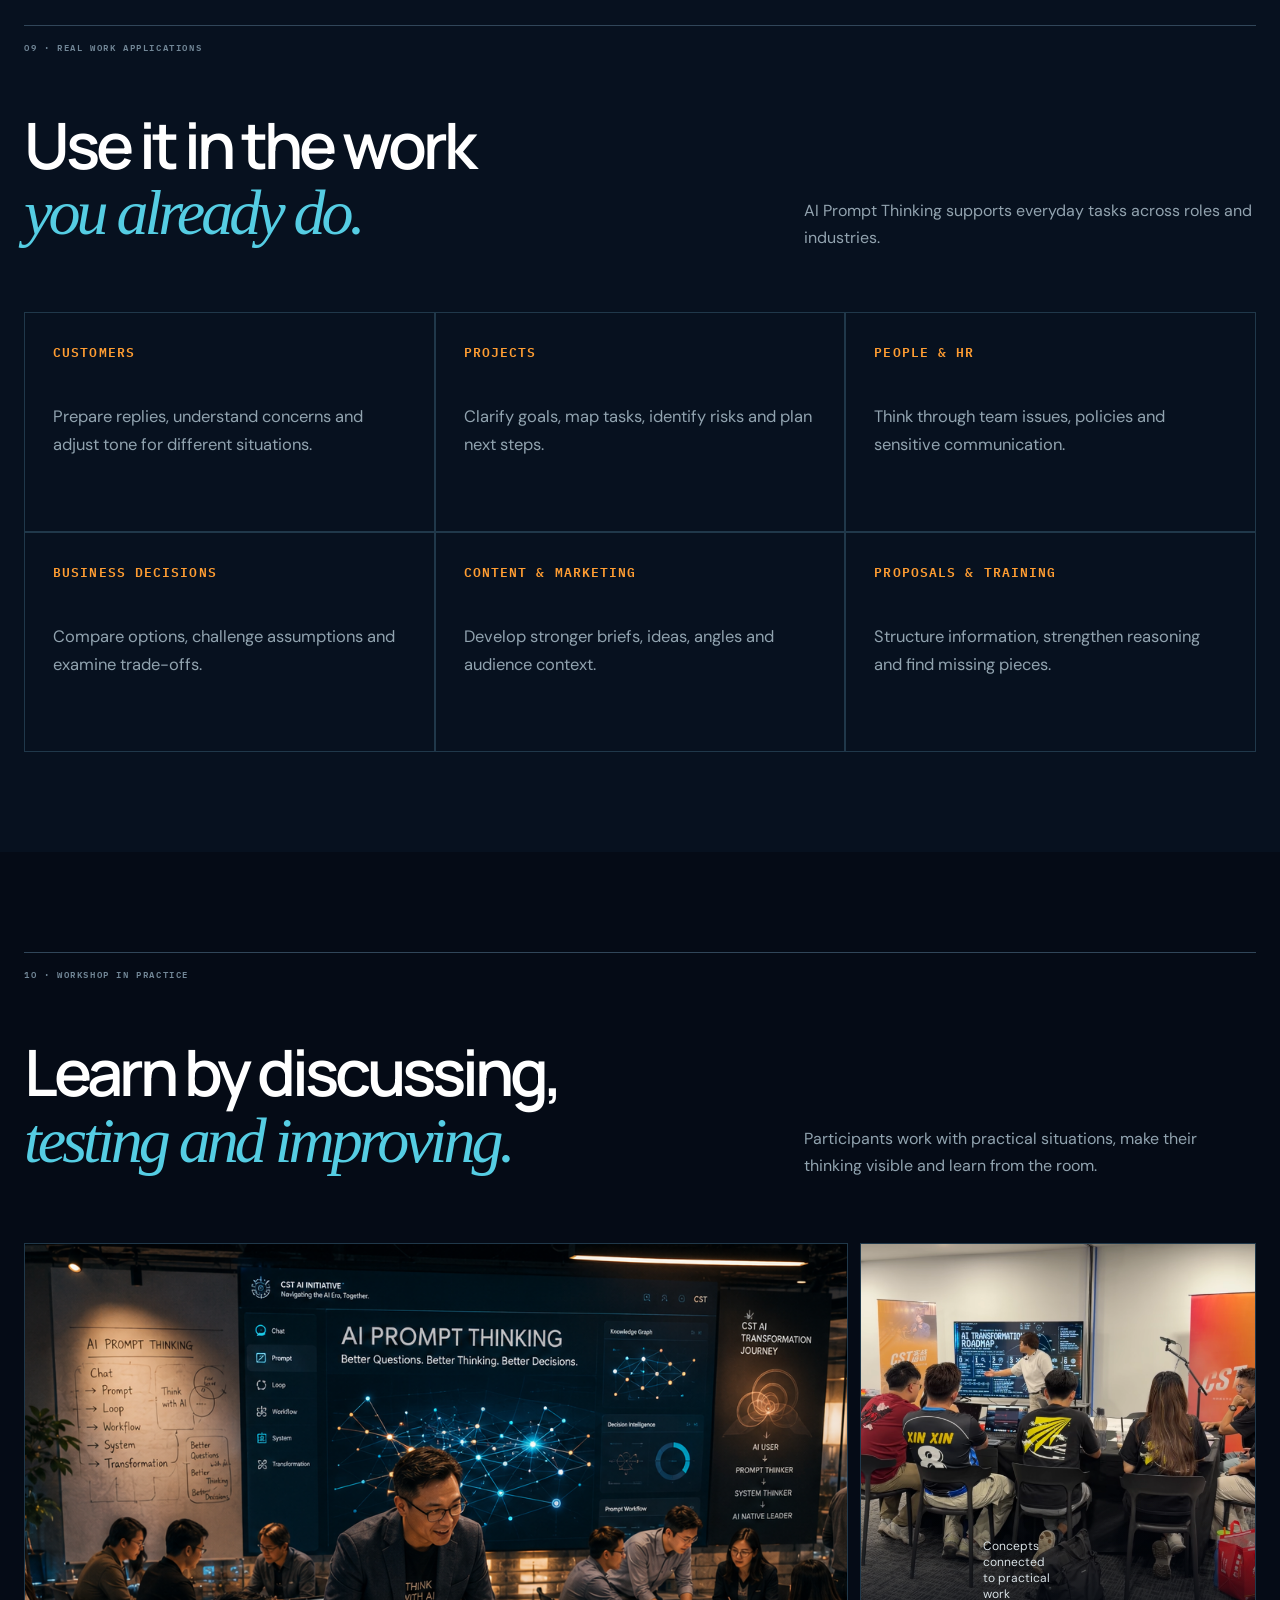
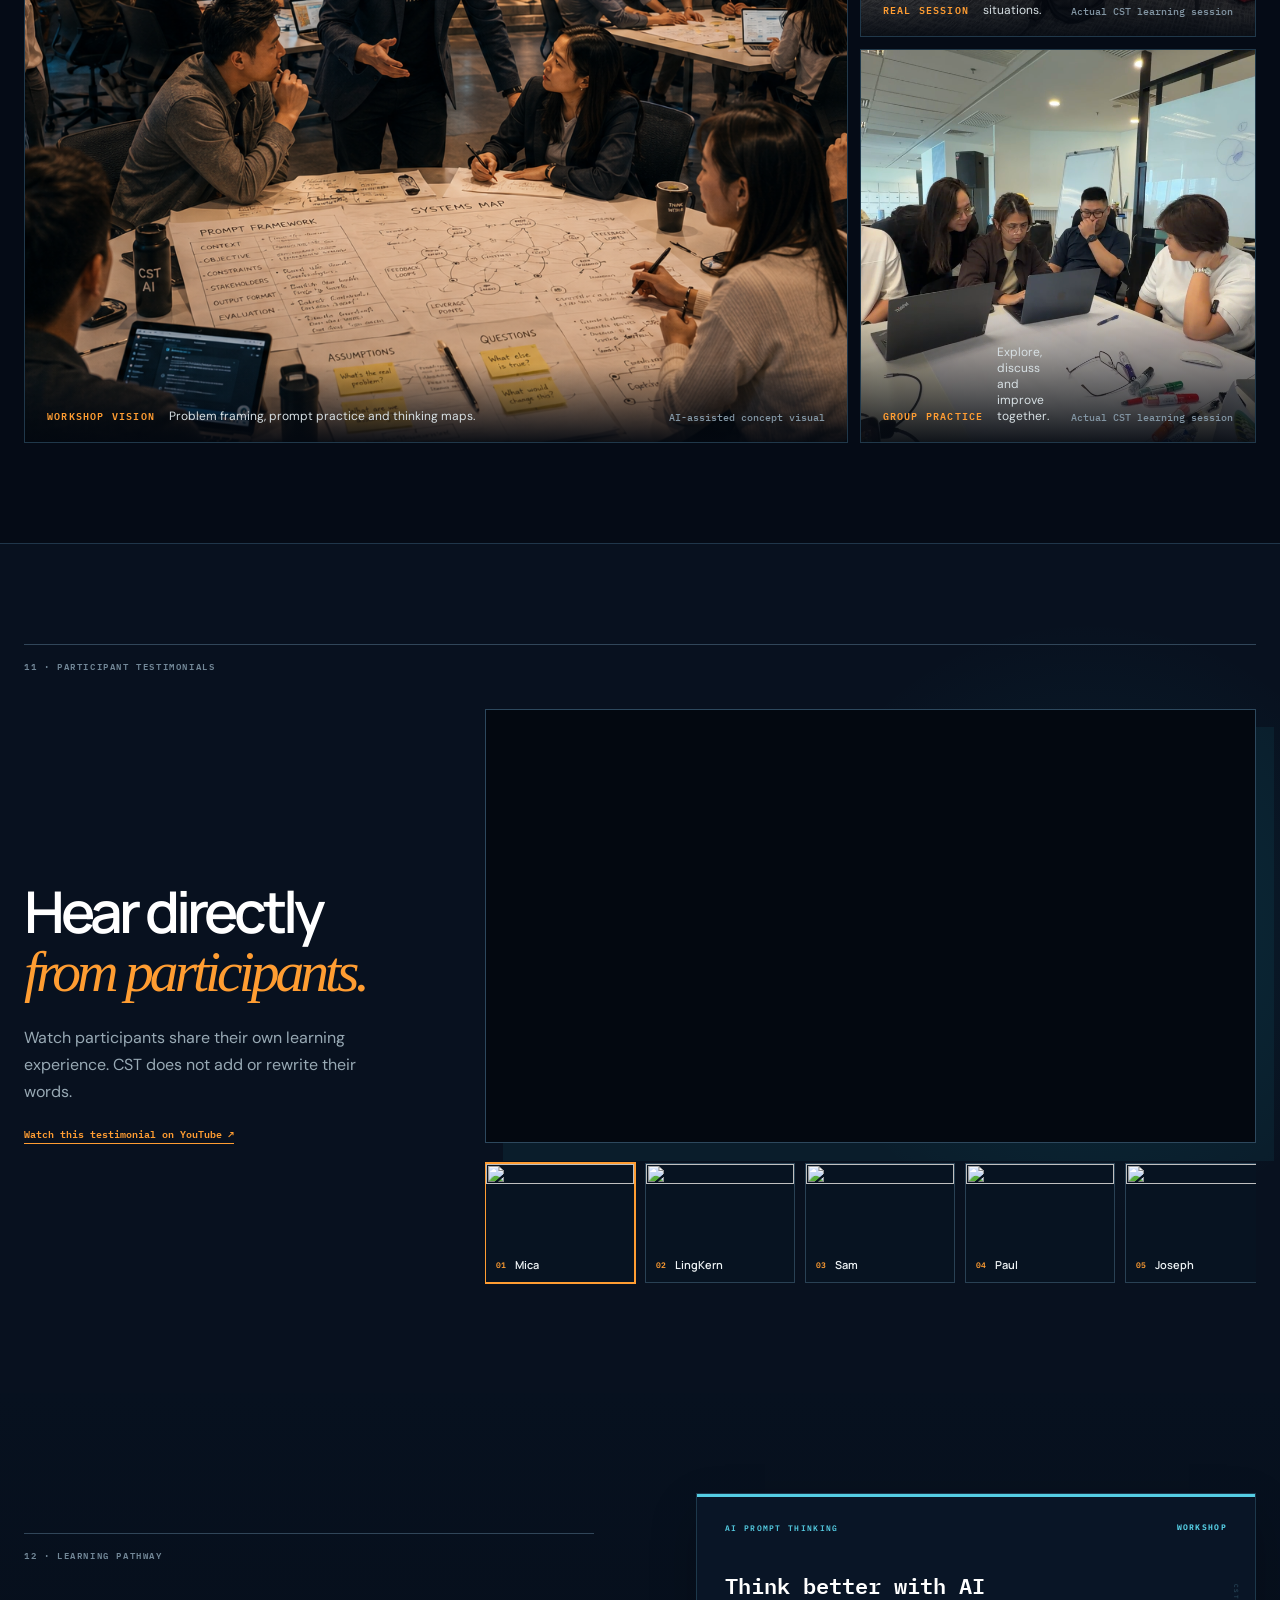
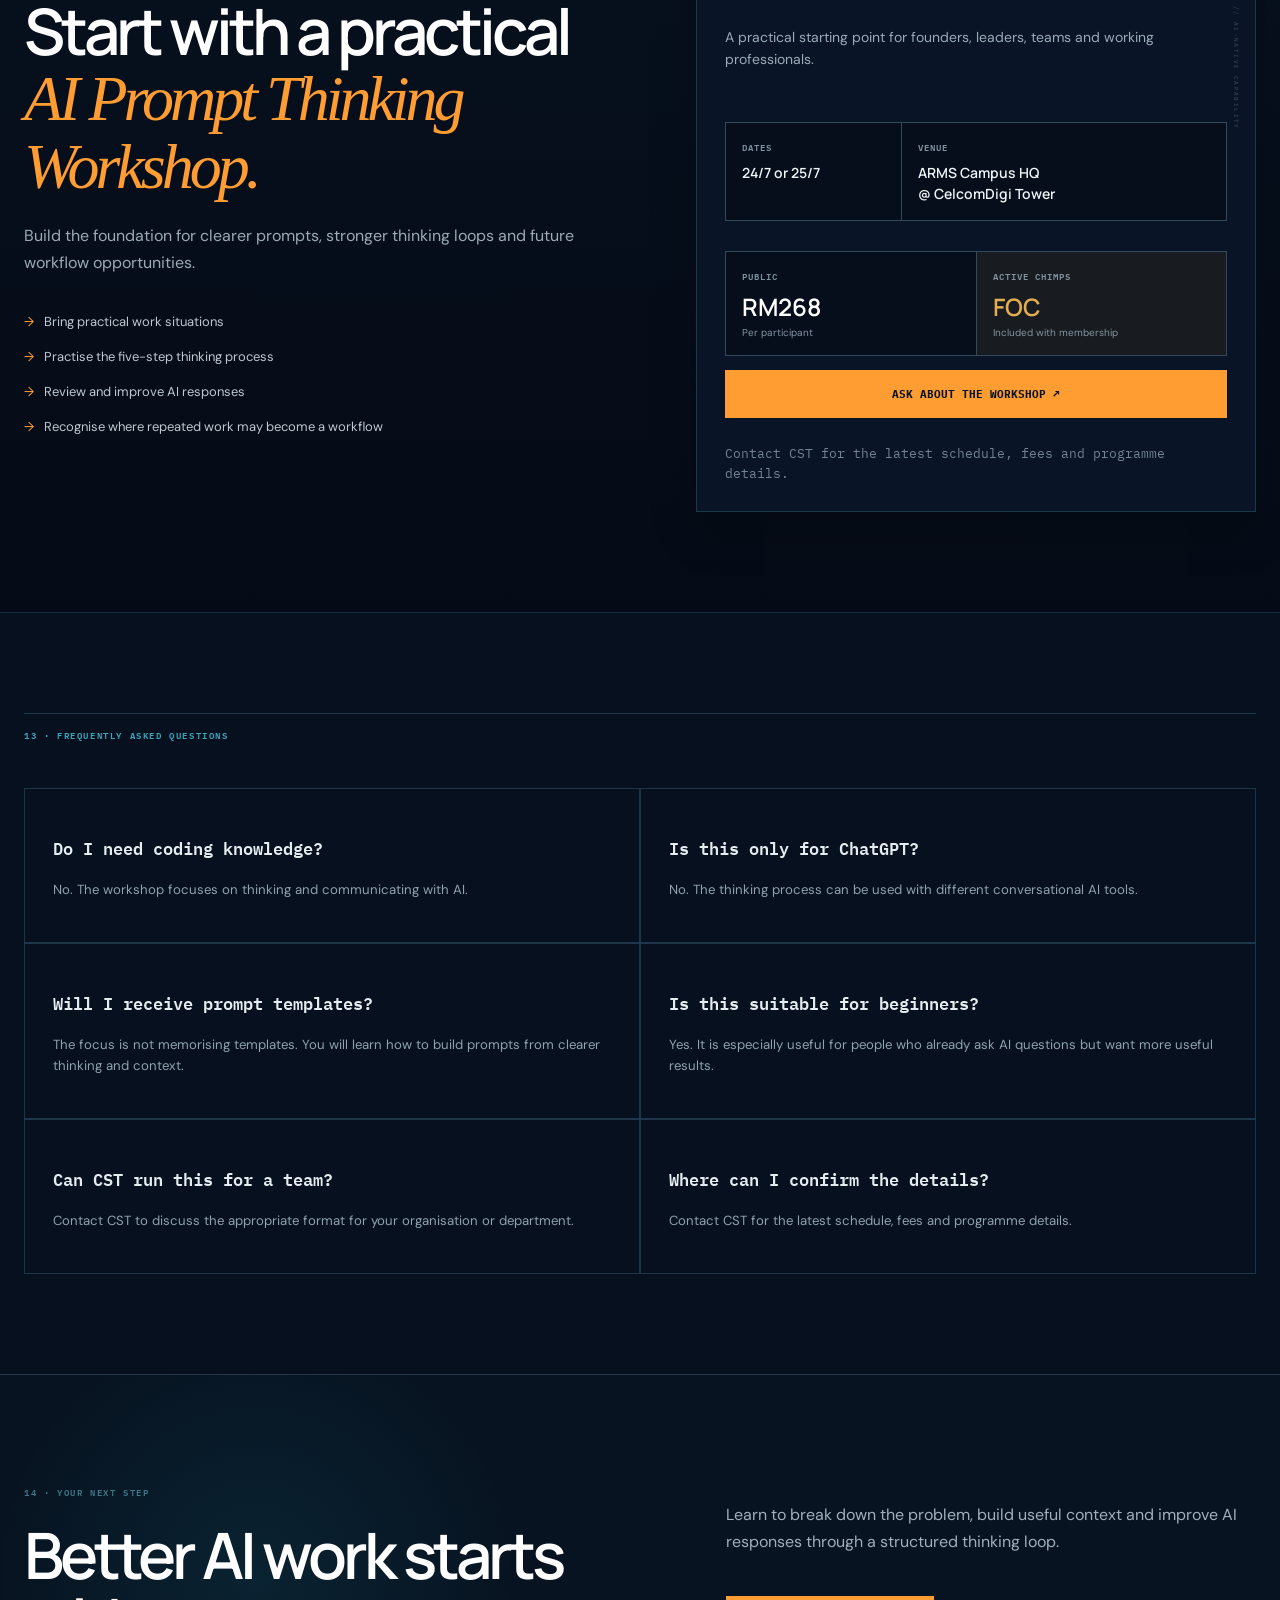
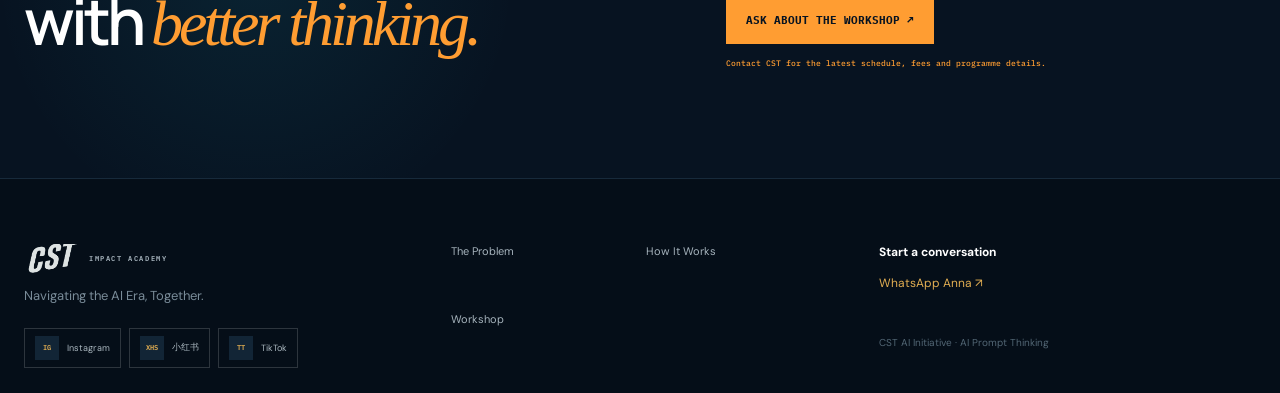
==== commit b000279f: "Increase description text and update workshop date" ====
--- a/ai-prompt-thinking-workshop/index.html
+++ b/ai-prompt-thinking-workshop/index.html
@@ -209,7 +209,7 @@
         <h3>Think better with AI</h3>
         <p class="offer-for">A practical starting point for founders, leaders, teams and working professionals.</p>
         <div class="workshop-meta">
-          <div><small>DATES</small><strong>24/7 &amp; 25/7</strong></div>
+          <div><small>DATES</small><strong>24/7 or 25/7</strong></div>
           <div><small>VENUE</small><strong>ARMS Campus HQ<br>@ CelcomDigi Tower</strong></div>
         </div>
         <div class="offer-price"><div><small>PUBLIC</small><strong>RM268</strong><span>Per participant</span></div><div class="chimp-price"><small>ACTIVE CHIMPS</small><strong>FOC</strong><span>Included with membership</span></div></div>
--- a/ai-prompt-thinking-workshop/site.css
+++ b/ai-prompt-thinking-workshop/site.css
@@ -27,5 +27,6 @@
 @media(max-width:760px){.learn-grid{grid-template-columns:1fr}.learn-grid article{min-height:auto}.comparison-grid>div{grid-template-columns:1fr 30px 1fr}.comparison-grid p{padding:15px 12px;font-size:10px}.comparison-grid .comparison-head{grid-template-columns:1fr 1fr}.better-thinking .core-statement{margin-top:25px;padding-left:20px}.thinking-chain{align-items:flex-start;flex-direction:column}.thinking-chain i{transform:rotate(90deg);margin-left:20px}}
 .prompt-page .pain-strip b,.prompt-page .misjudgement-grid b,.prompt-page .thinking-process b,.prompt-page .learn-grid b,.prompt-page .application-grid b{font-size:10px}.prompt-page .pain-strip p,.prompt-page .misjudgement-grid p,.prompt-page .thinking-process p,.prompt-page .learn-grid p,.prompt-page .maturity-track p,.prompt-page .practice-grid p,.prompt-page .application-grid p,.prompt-page .faq-grid p{font-size:13.2px}.prompt-page .audience-grid span,.prompt-page .comparison-grid p,.prompt-page .workshop-takeaways li,.prompt-page .video-copy li{font-size:13px}.prompt-page .experience-gallery figcaption span,.prompt-page .gallery-walk figcaption span{font-size:12px}.prompt-page .experience-gallery figcaption b,.prompt-page .gallery-walk figcaption b,.prompt-page .experience-gallery figcaption small,.prompt-page .gallery-walk figcaption small,.prompt-page .playlist-link,.prompt-page .offer-note{font-size:9.6px}.prompt-page .offer-for{font-size:14px}.prompt-page .offer-price small{font-size:9px}.prompt-page .offer-price span{font-size:10px}.workshop-meta{display:grid;grid-template-columns:.7fr 1.3fr;border:1px solid #33485b;margin:24px 0 0;background:#060e1b}.workshop-meta>div{padding:16px}.workshop-meta>div+div{border-left:1px solid #33485b}.workshop-meta small,.workshop-meta strong{display:block}.workshop-meta small{font:600 9px "IBM Plex Mono";letter-spacing:1px;color:#8093a1}.workshop-meta strong{font:600 14px/1.5 Manrope;color:#eef3f5;margin-top:7px}
 .testimonial-media{min-width:0}.testimonial-carousel{display:grid;grid-auto-flow:column;grid-auto-columns:minmax(150px,24%);gap:10px;overflow-x:auto;scroll-snap-type:x mandatory;padding:20px 2px 10px;scrollbar-color:var(--prompt-orange) #142334;scrollbar-width:thin}.testimonial-card{scroll-snap-align:start;padding:0;border:1px solid #294154;background:#071321;color:#fff;cursor:pointer;text-align:left;transition:border-color .2s,transform .2s}.testimonial-card:hover{transform:translateY(-2px);border-color:#668094}.testimonial-card.active{border-color:var(--prompt-orange);box-shadow:0 0 0 1px var(--prompt-orange)}.testimonial-card img{display:block;width:100%;aspect-ratio:16/9;object-fit:cover}.testimonial-card span{display:flex;align-items:center;gap:9px;padding:10px}.testimonial-card small{font:600 8px "IBM Plex Mono";color:var(--prompt-orange)}.testimonial-card b{font:600 11px Manrope;color:#eef3f5}
+.prompt-page .misjudgement-grid p,.prompt-page .thinking-process p,.prompt-page .learn-grid p,.prompt-page .application-grid p{font-size:16.5px}.prompt-page .misjudgement-grid b,.prompt-page .thinking-process b,.prompt-page .learn-grid b,.prompt-page .application-grid b{font-size:12.5px}.prompt-page .thinking-chain span{font-size:10.4px}.prompt-page .learn-grid h3{font-size:20.5px}.prompt-page .offer-note{font-size:12.5px}
 @media(max-width:600px){.testimonial-carousel{grid-auto-columns:58%;padding-top:14px}}
 @media(max-width:600px){.prompt-page .pain-strip p,.prompt-page .misjudgement-grid p,.prompt-page .thinking-process p,.prompt-page .learn-grid p,.prompt-page .maturity-track p,.prompt-page .application-grid p,.prompt-page .faq-grid p{font-size:13px}.prompt-page .comparison-grid p{font-size:12px}.workshop-meta{grid-template-columns:1fr}.workshop-meta>div+div{border-left:0;border-top:1px solid #33485b}}
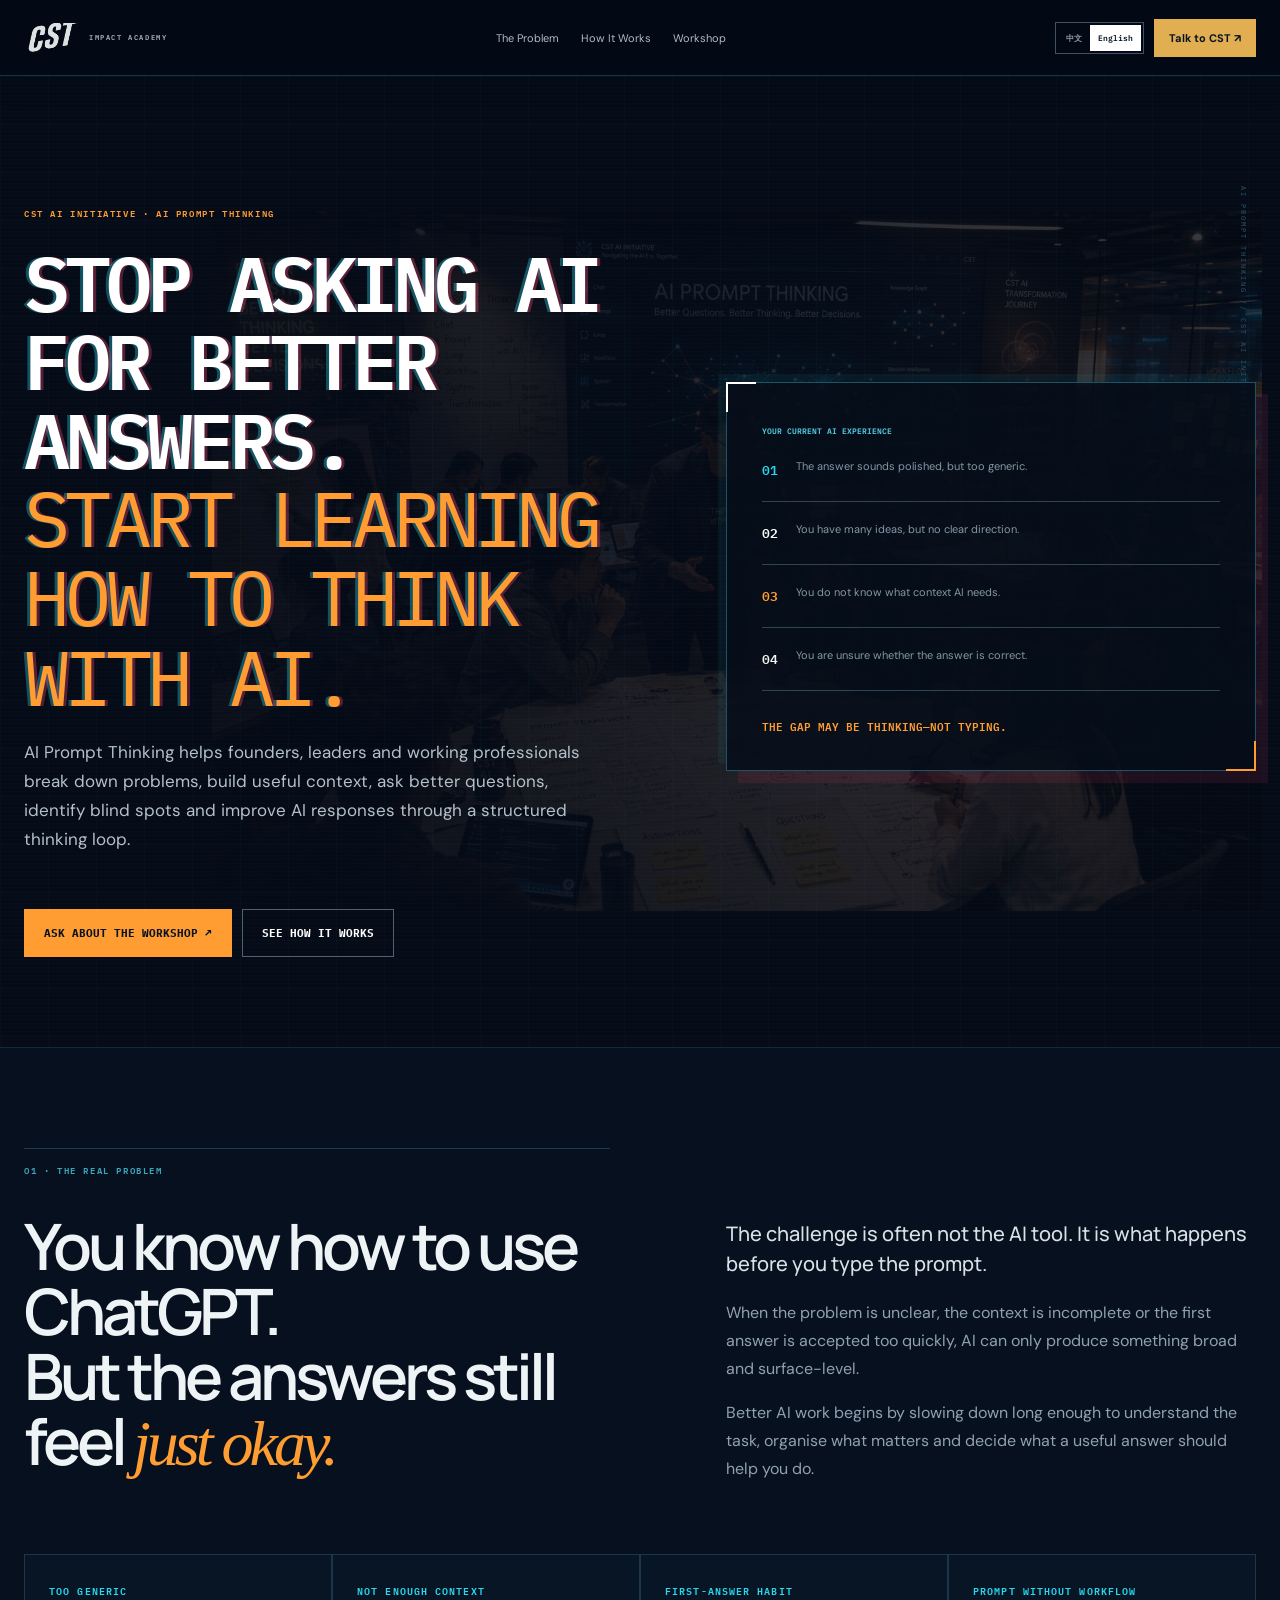
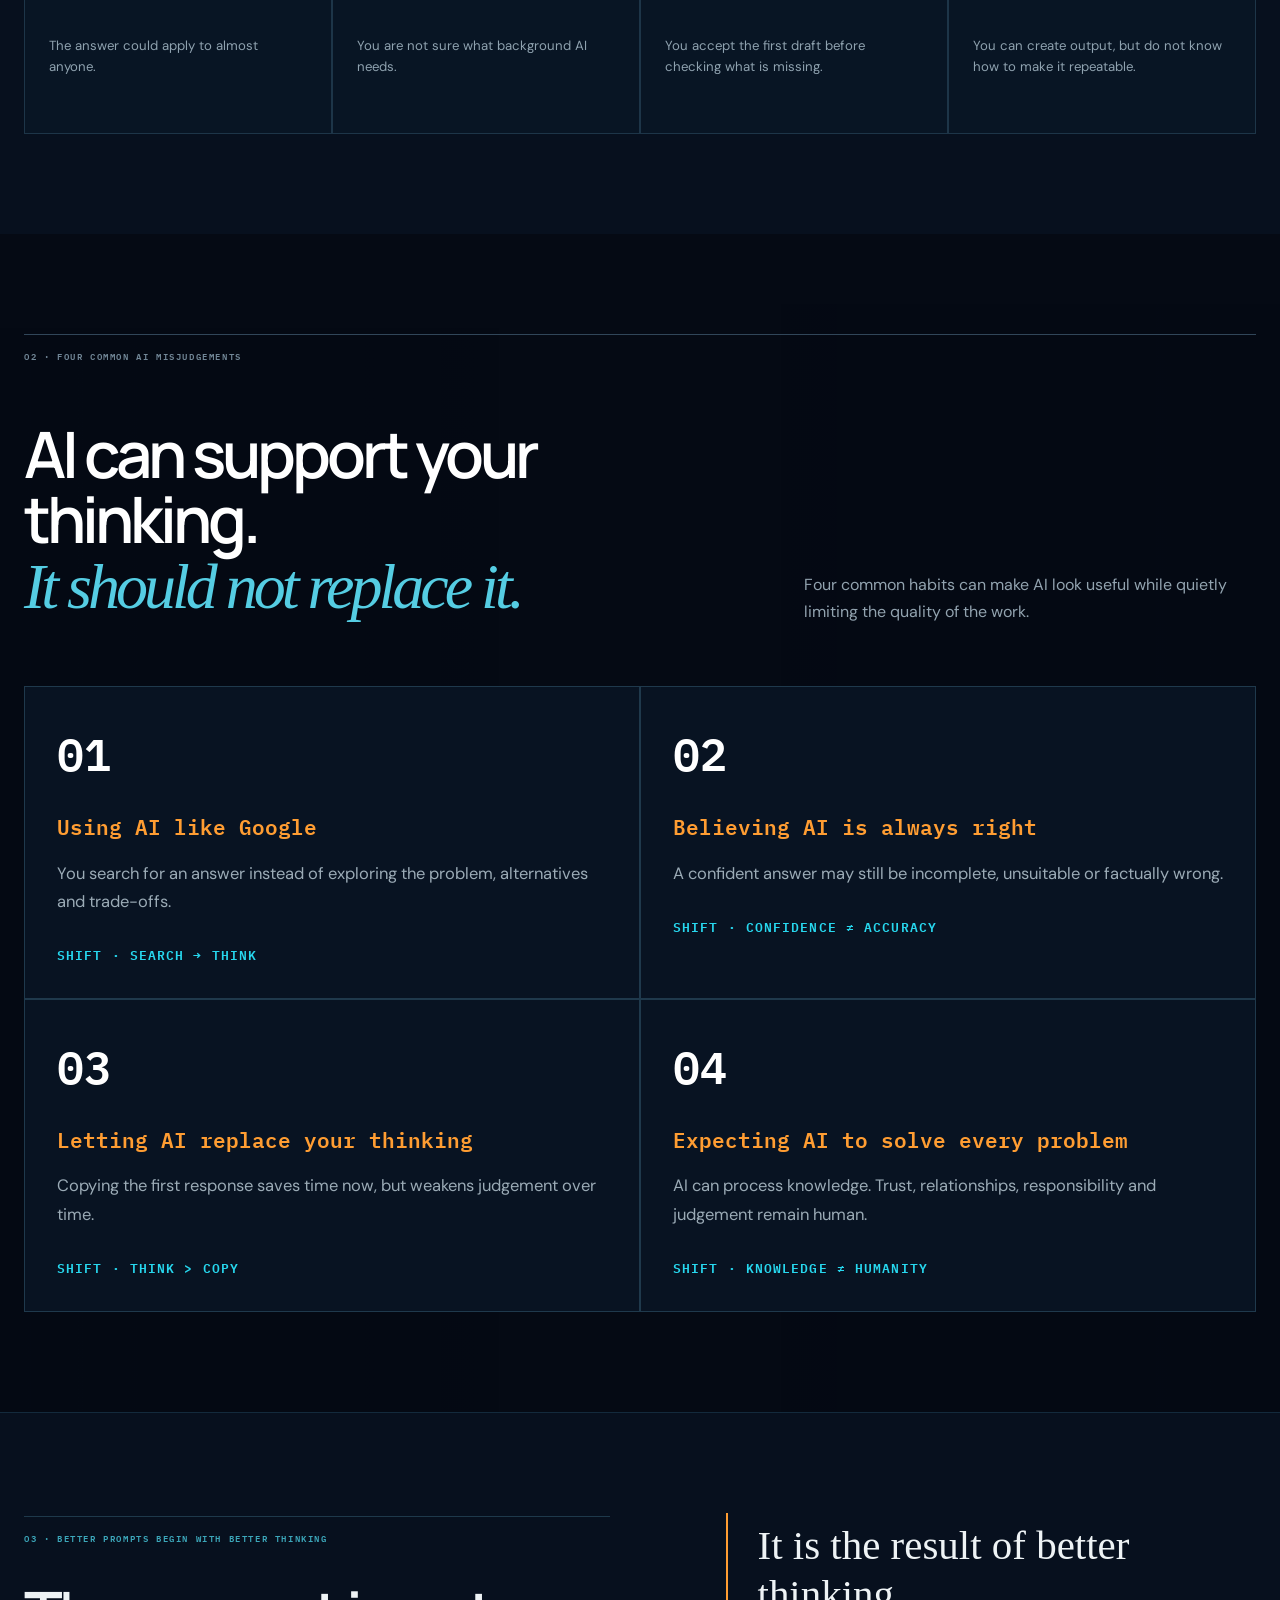
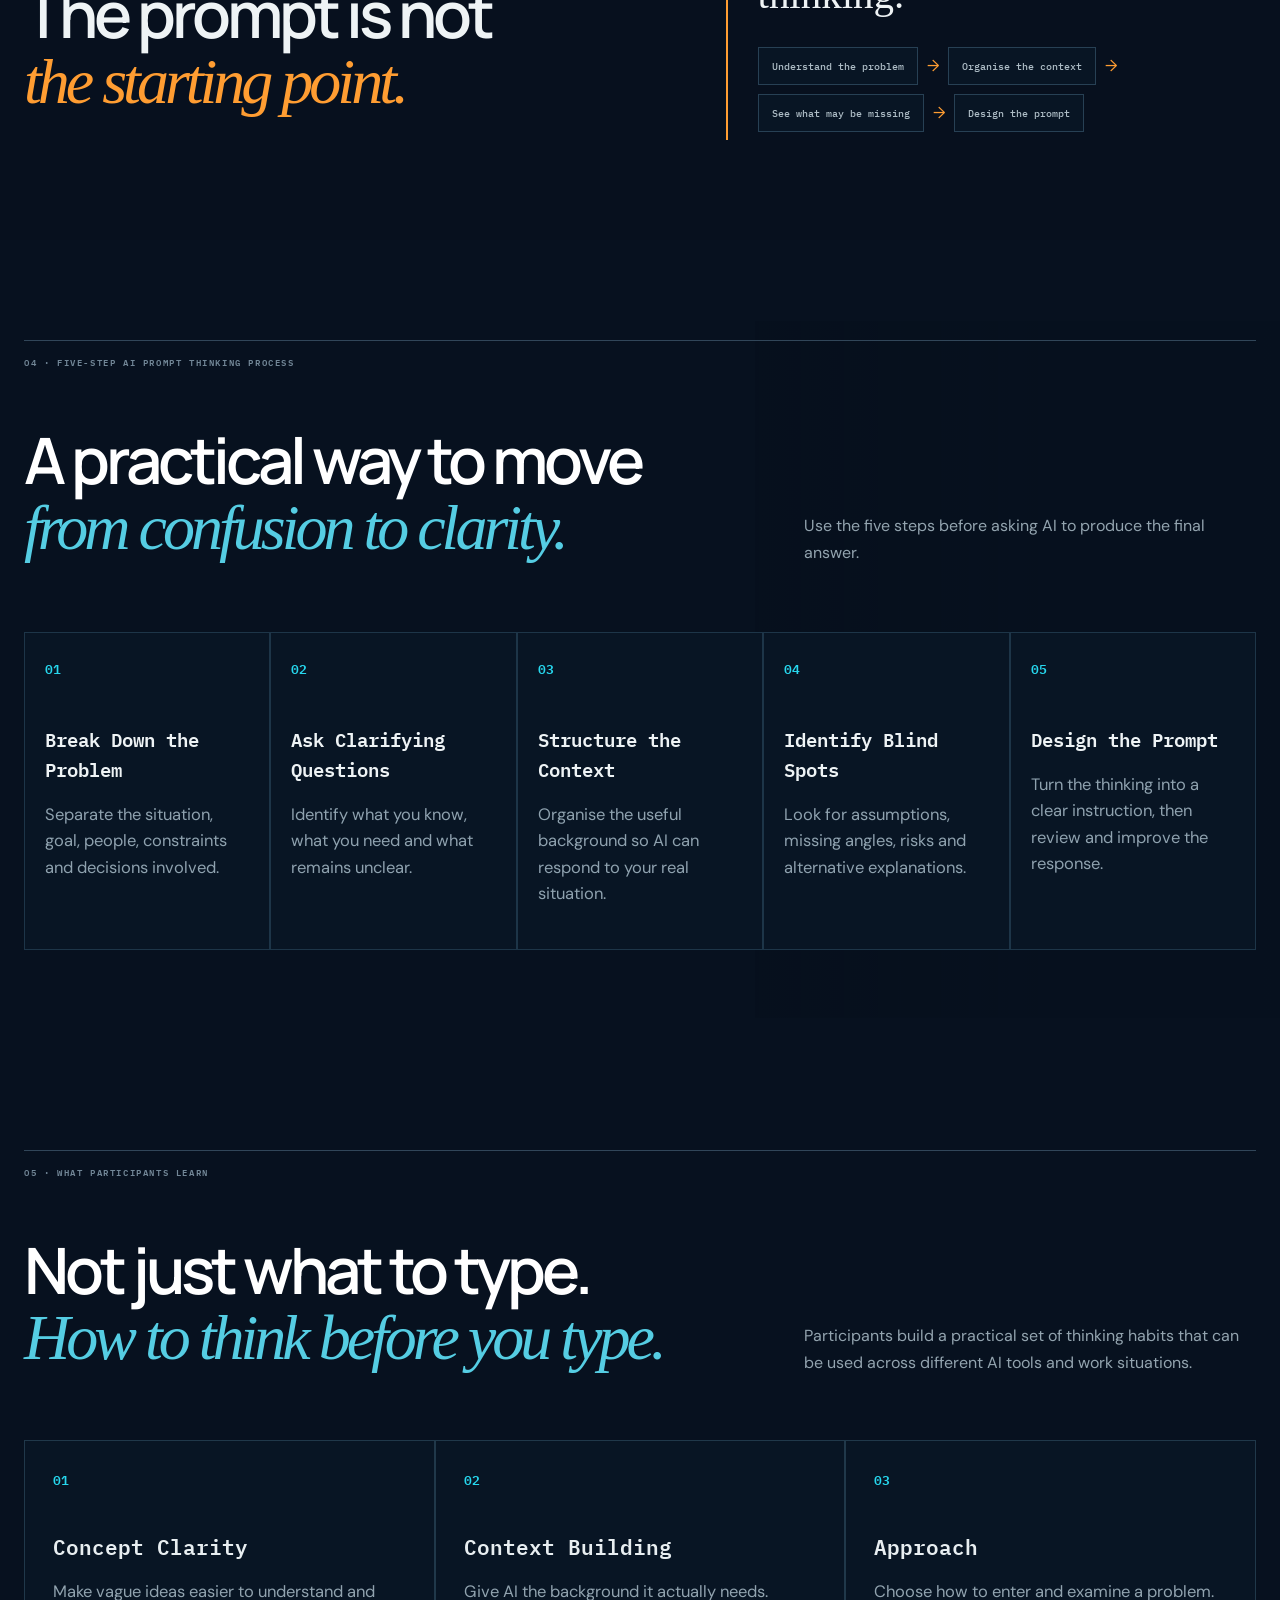
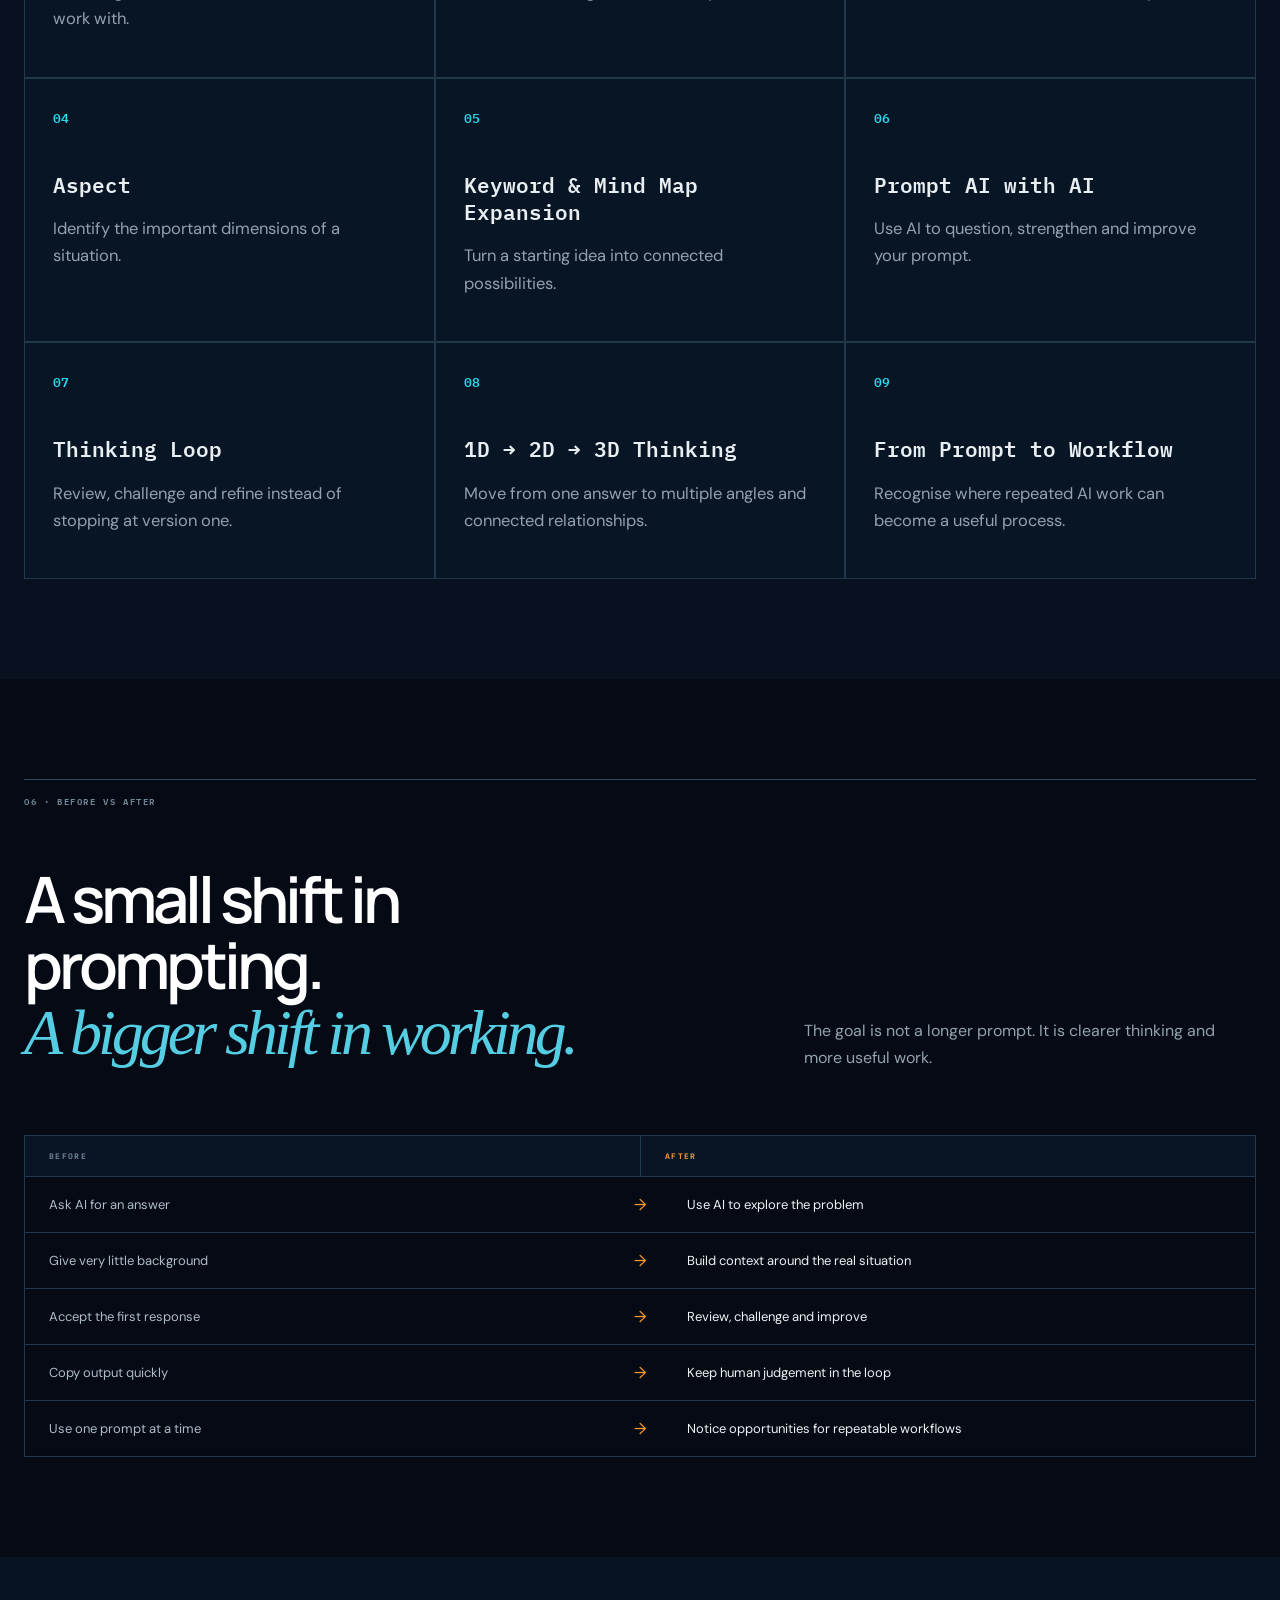
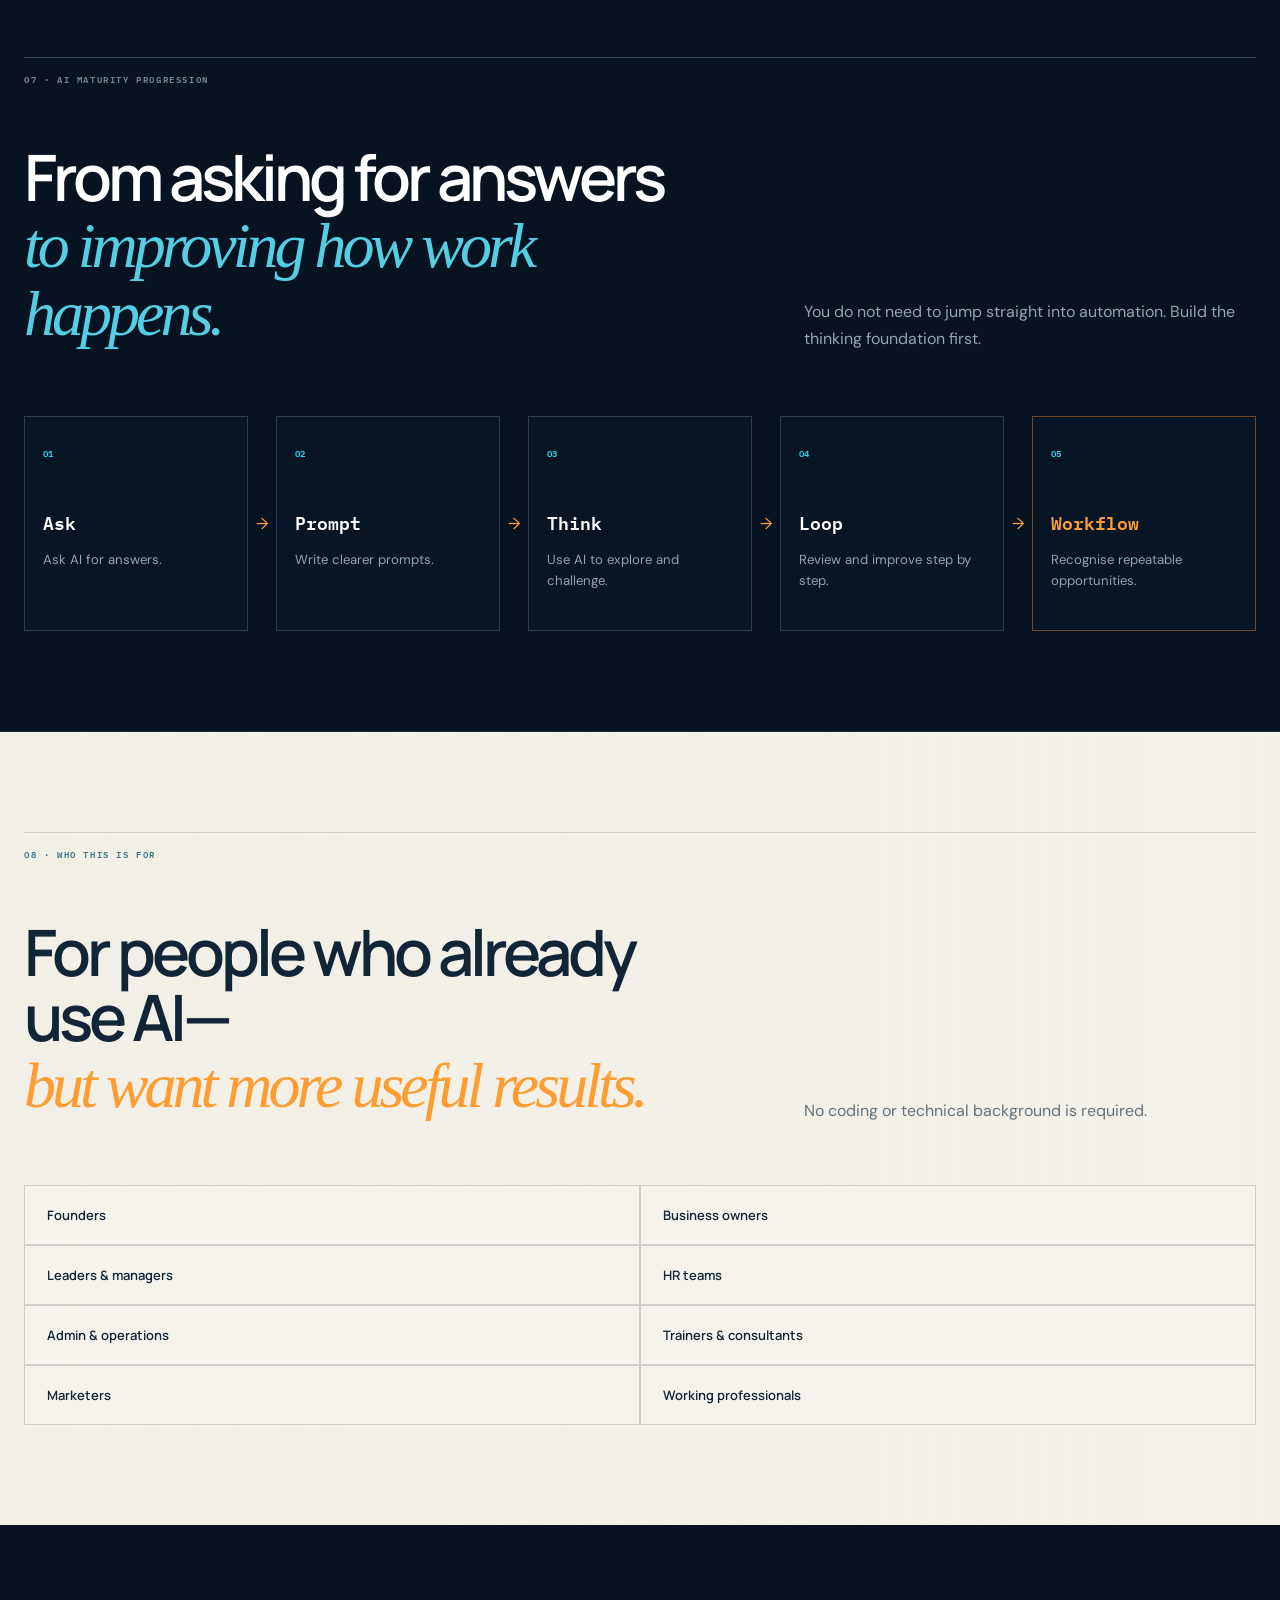
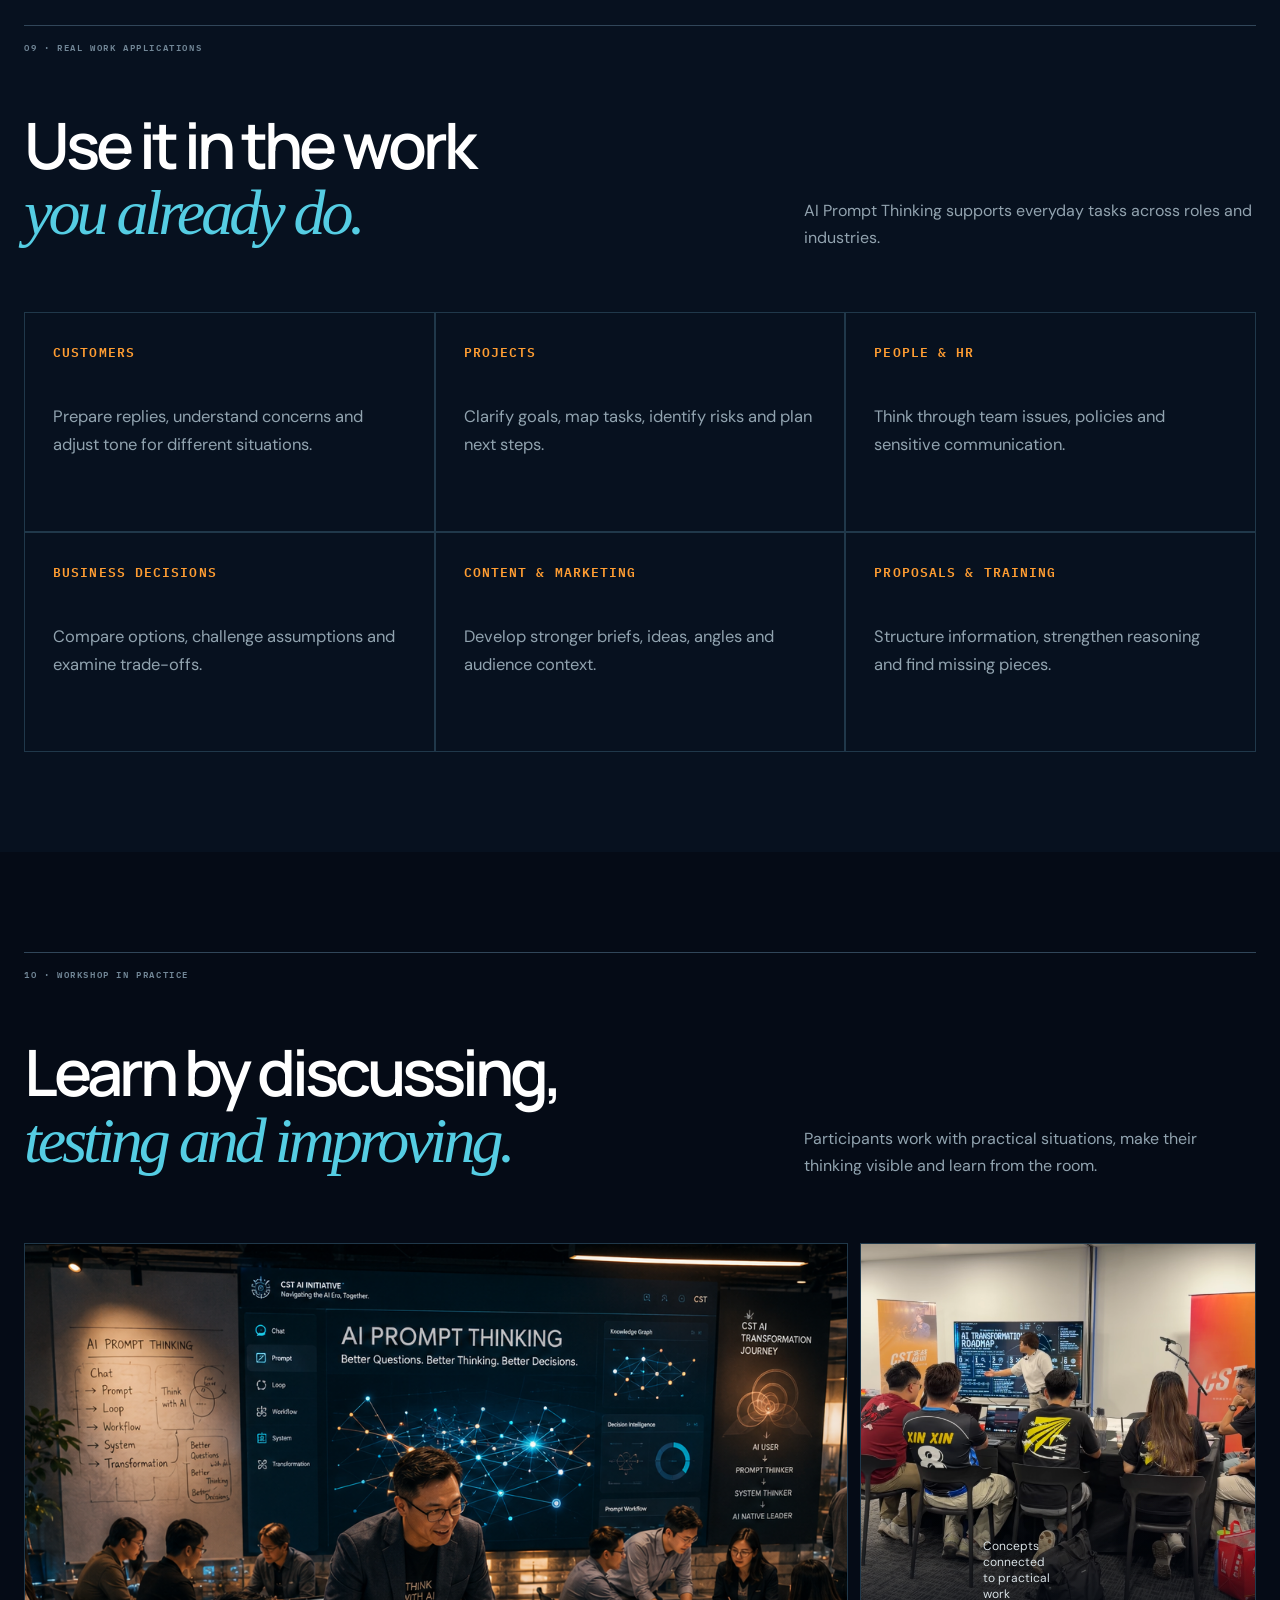
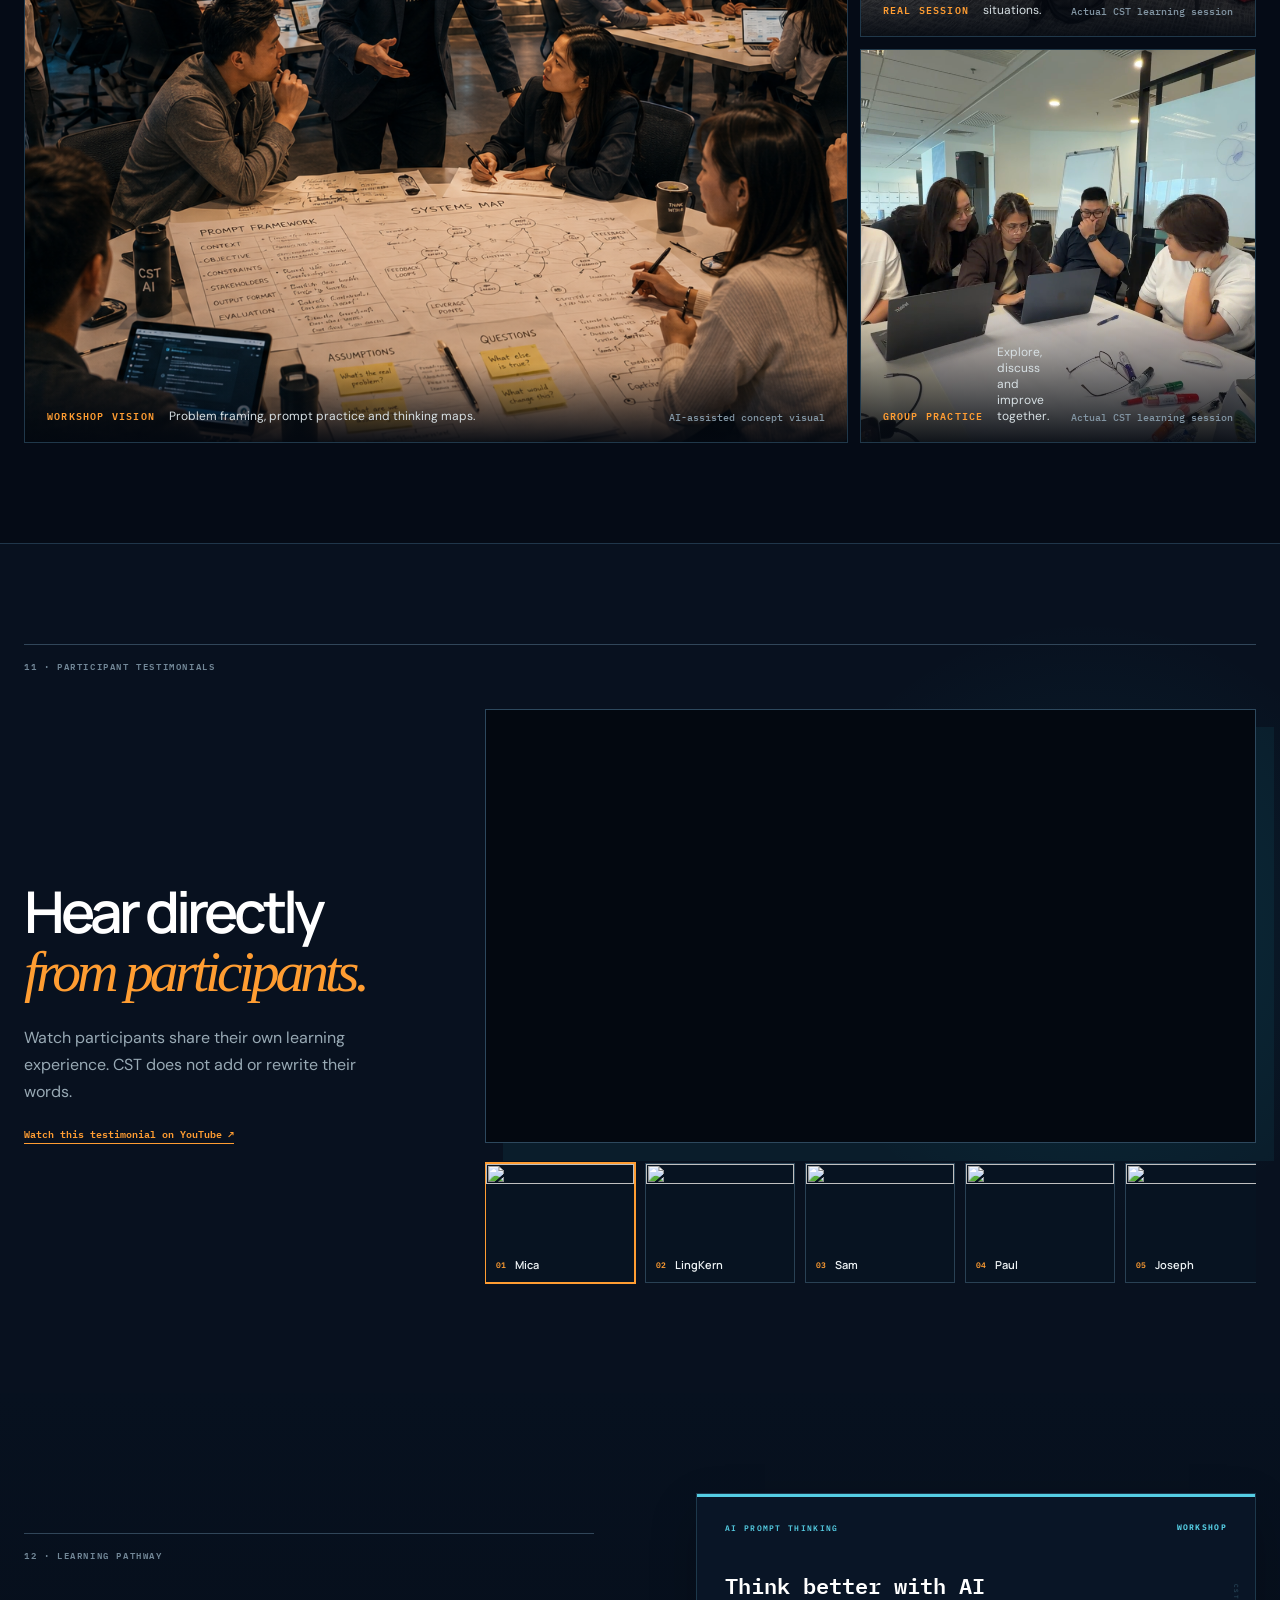
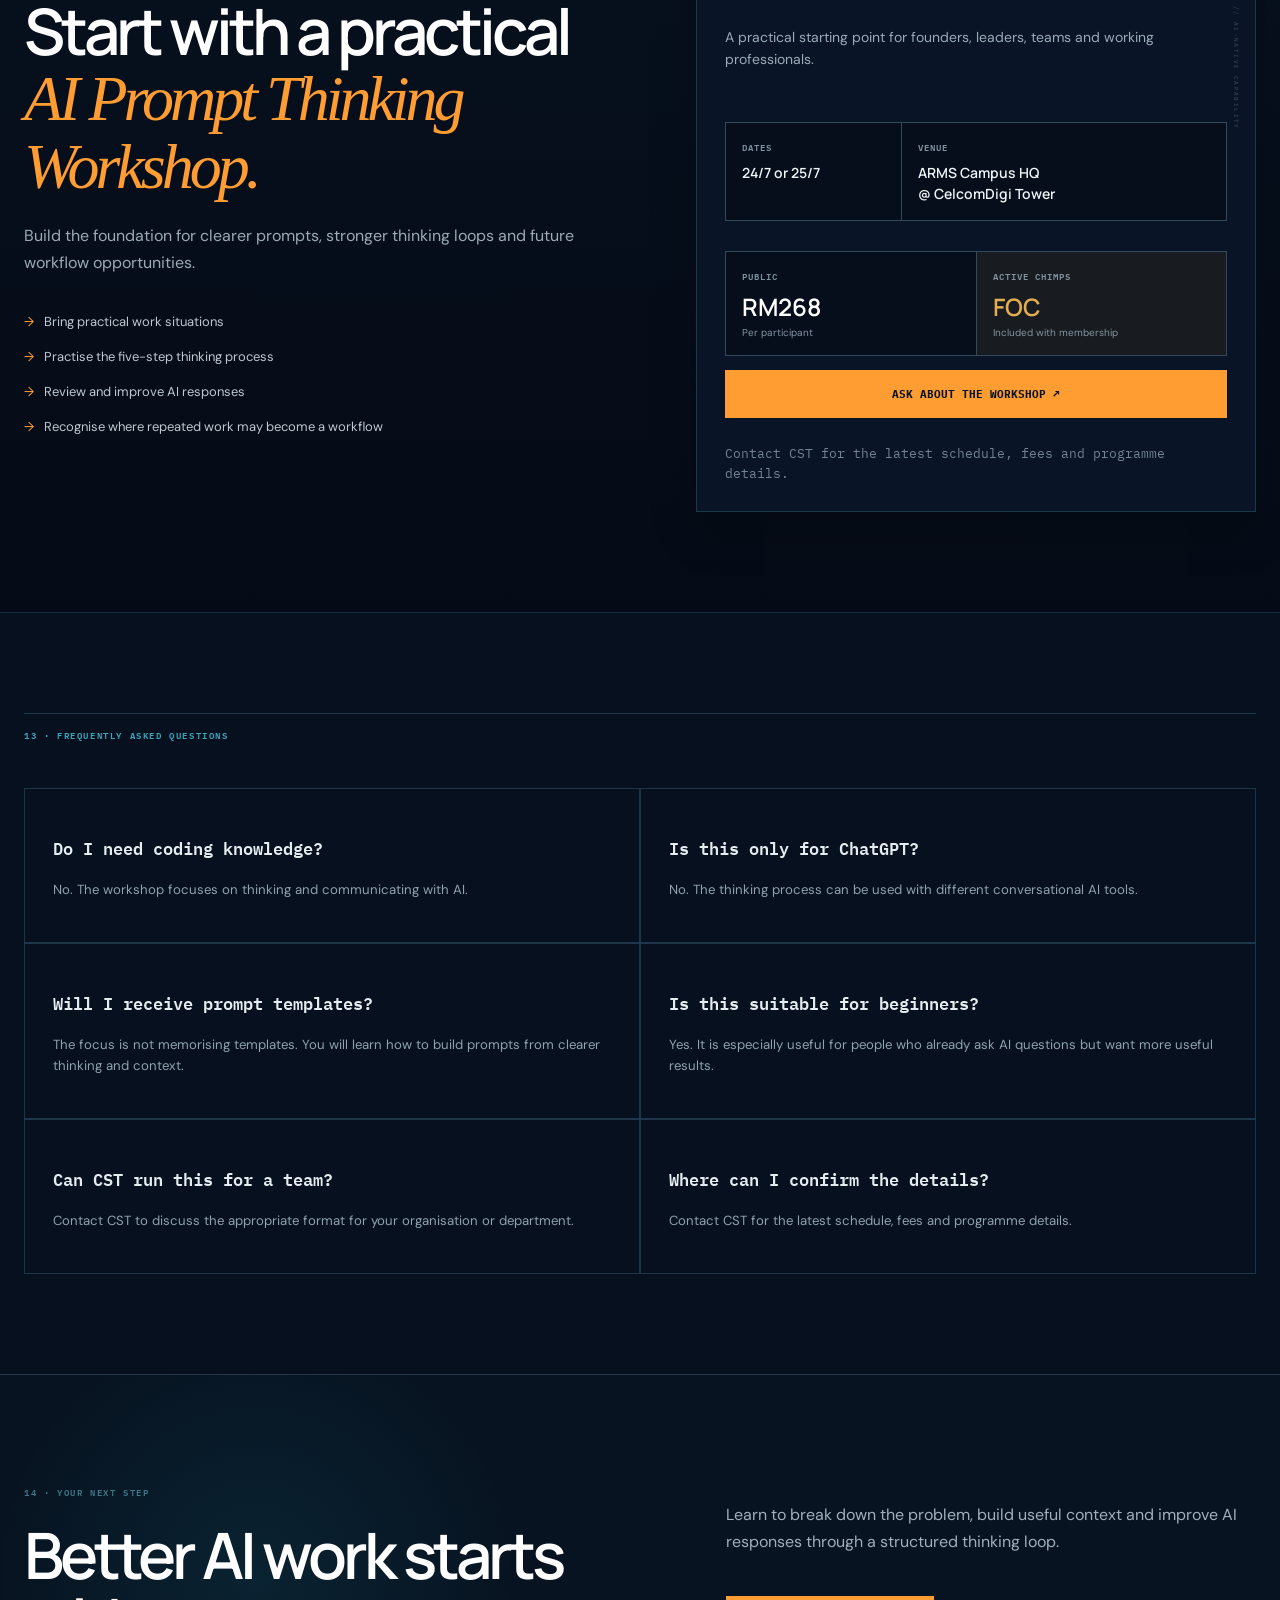
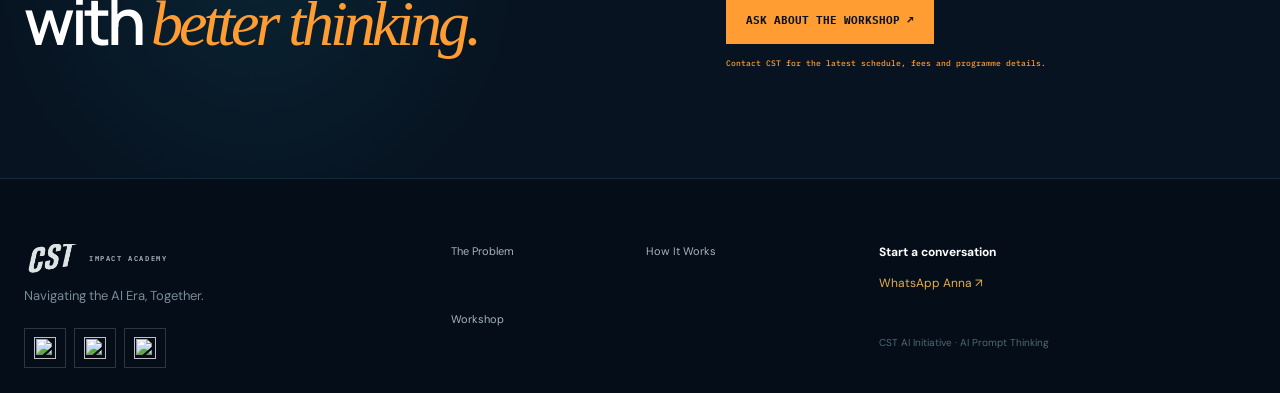
==== commit 92692f67: "Update hero copy and section background styling" ====
--- a/ai-prompt-thinking-workshop/index.html
+++ b/ai-prompt-thinking-workshop/index.html
@@ -51,7 +51,7 @@
     </div>
   </section>
 
-  <section class="section misjudgements">
+  <section class="section misjudgements visual-bg bg-misjudgement-pair">
     <div class="wrap">
       <p class="index pale">02 · FOUR COMMON AI MISJUDGEMENTS</p>
       <div class="section-head"><h2>AI can support your thinking.<br><em>It should not replace it.</em></h2><p>Four common habits can make AI look useful while quietly limiting the quality of the work.</p></div>
@@ -74,7 +74,7 @@
     </div>
   </section>
 
-  <section class="section process-section" id="how-it-works">
+  <section class="section process-section visual-bg bg-ai-information" id="how-it-works">
     <div class="wrap">
       <p class="index pale">04 · FIVE-STEP AI PROMPT THINKING PROCESS</p>
       <div class="section-head"><h2>A practical way to move<br><em>from confusion to clarity.</em></h2><p>Use the five steps before asking AI to produce the final answer.</p></div>
@@ -106,7 +106,7 @@
     </div>
   </section>
 
-  <section class="section before-after">
+  <section class="section before-after visual-bg bg-ai-robots">
     <div class="wrap">
       <p class="index pale">06 · BEFORE VS AFTER</p>
       <div class="section-head"><h2>A small shift in prompting.<br><em>A bigger shift in working.</em></h2><p>The goal is not a longer prompt. It is clearer thinking and more useful work.</p></div>
@@ -135,7 +135,7 @@
     </div>
   </section>
 
-  <section class="section paper audience-section">
+  <section class="section paper audience-section visual-bg bg-generated-discussion">
     <div class="wrap">
       <p class="index">08 · WHO THIS IS FOR</p>
       <div class="section-head"><h2>For people who already use AI—<br><em>but want more useful results.</em></h2><p>No coding or technical background is required.</p></div>
--- a/ai-prompt-thinking-workshop/site.css
+++ b/ai-prompt-thinking-workshop/site.css
@@ -30,3 +30,5 @@
 .prompt-page .misjudgement-grid p,.prompt-page .thinking-process p,.prompt-page .learn-grid p,.prompt-page .application-grid p{font-size:16.5px}.prompt-page .misjudgement-grid b,.prompt-page .thinking-process b,.prompt-page .learn-grid b,.prompt-page .application-grid b{font-size:12.5px}.prompt-page .thinking-chain span{font-size:10.4px}.prompt-page .learn-grid h3{font-size:20.5px}.prompt-page .offer-note{font-size:12.5px}
 @media(max-width:600px){.testimonial-carousel{grid-auto-columns:58%;padding-top:14px}}
 @media(max-width:600px){.prompt-page .pain-strip p,.prompt-page .misjudgement-grid p,.prompt-page .thinking-process p,.prompt-page .learn-grid p,.prompt-page .maturity-track p,.prompt-page .application-grid p,.prompt-page .faq-grid p{font-size:13px}.prompt-page .comparison-grid p{font-size:12px}.workshop-meta{grid-template-columns:1fr}.workshop-meta>div+div{border-left:0;border-top:1px solid #33485b}}
+.prompt-page .bg-misjudgement-pair:before{opacity:.22}.prompt-page .bg-misjudgement-pair:after{opacity:.24}.prompt-page .bg-ai-information:before{opacity:.24}.prompt-page .bg-ai-robots:before{opacity:.36}.prompt-page .bg-generated-discussion{background:var(--paper);color:var(--ink)}.prompt-page .bg-generated-discussion:before{background-image:linear-gradient(90deg,rgba(246,244,238,.92),rgba(246,244,238,.82) 43%,rgba(246,244,238,.58)),url("assets/bg-generated-discussion.jpeg");opacity:.46;mix-blend-mode:multiply}.prompt-page .bg-generated-discussion .index{color:#3d7888;border-color:var(--line)!important}.prompt-page .bg-generated-discussion .section-head>p{color:var(--muted)}.prompt-page .bg-generated-discussion .audience-grid span{color:var(--ink);background:rgba(246,244,238,.78);border-color:rgba(17,37,55,.18)}@media(max-width:760px){.prompt-page .bg-misjudgement-pair:before,.prompt-page .bg-misjudgement-pair:after{opacity:.14}.prompt-page .bg-ai-information:before{opacity:.13}.prompt-page .bg-ai-robots:before{opacity:.24}.prompt-page .bg-generated-discussion:before{background-image:linear-gradient(rgba(246,244,238,.93),rgba(246,244,238,.86)),url("assets/bg-generated-discussion.jpeg");opacity:.50;mix-blend-mode:multiply}}
+.prompt-page .visual-bg{position:relative;overflow:hidden}.prompt-page .visual-bg>.wrap{position:relative;z-index:2}.prompt-page .visual-bg:before,.prompt-page .visual-bg:after{content:"";position:absolute;pointer-events:none;z-index:0;background-repeat:no-repeat;background-size:cover}.prompt-page .bg-misjudgement-pair:before{left:-4%;top:8%;bottom:0;width:43%;background-image:linear-gradient(90deg,rgba(5,10,20,.08),rgba(5,10,20,.62)),url("assets/bg-misjudgement-ai-right.jpeg");background-position:center;opacity:.22;filter:saturate(1.1) contrast(1.06)}.prompt-page .bg-misjudgement-pair:after{right:-5%;top:6%;bottom:0;width:44%;background-image:linear-gradient(270deg,rgba(5,10,20,.05),rgba(5,10,20,.70)),url("assets/bg-misjudgement-replace-thinking.jpeg");background-position:center;opacity:.20;filter:saturate(1.1) contrast(1.06)}.prompt-page .bg-ai-information:before{right:-7%;top:10%;bottom:4%;width:48%;background-image:linear-gradient(270deg,rgba(7,17,31,.10),rgba(7,17,31,.95)),url("assets/bg-ai-solves-information.png");background-position:center right;opacity:.20;filter:saturate(.8) contrast(1.05)}.prompt-page .bg-ai-robots:before{inset:0;background-image:linear-gradient(90deg,rgba(5,10,20,.94),rgba(5,10,20,.82) 42%,rgba(5,10,20,.68)),url("assets/bg-ai-robot-tools.png");background-position:center;background-size:cover;opacity:.36}.prompt-page .bg-generated-discussion:before{inset:0;background-image:linear-gradient(90deg,rgba(246,244,238,.92),rgba(246,244,238,.82) 43%,rgba(246,244,238,.58)),url("assets/bg-generated-discussion.jpeg");background-position:center right;background-size:cover;opacity:.46;mix-blend-mode:multiply}.prompt-page .bg-generated-discussion .audience-grid span{color:var(--ink);background:rgba(246,244,238,.78);border-color:rgba(17,37,55,.18);backdrop-filter:blur(1px)}.prompt-page .bg-ai-information .thinking-process article,.prompt-page .bg-ai-robots .comparison-grid,.prompt-page .bg-misjudgement-pair .misjudgement-grid article{position:relative;z-index:2;backdrop-filter:blur(1px)}@media(max-width:760px){.prompt-page .bg-misjudgement-pair:before,.prompt-page .bg-misjudgement-pair:after{top:0;bottom:0;width:70%;opacity:.14}.prompt-page .bg-misjudgement-pair:before{left:-28%}.prompt-page .bg-misjudgement-pair:after{right:-35%}.prompt-page .bg-ai-information:before{inset:0;width:auto;background-position:center;opacity:.13}.prompt-page .bg-ai-robots:before{opacity:.24}.prompt-page .bg-generated-discussion:before{background-image:linear-gradient(rgba(246,244,238,.93),rgba(246,244,238,.86)),url("assets/bg-generated-discussion.jpeg");background-position:center;opacity:.50;mix-blend-mode:multiply}}
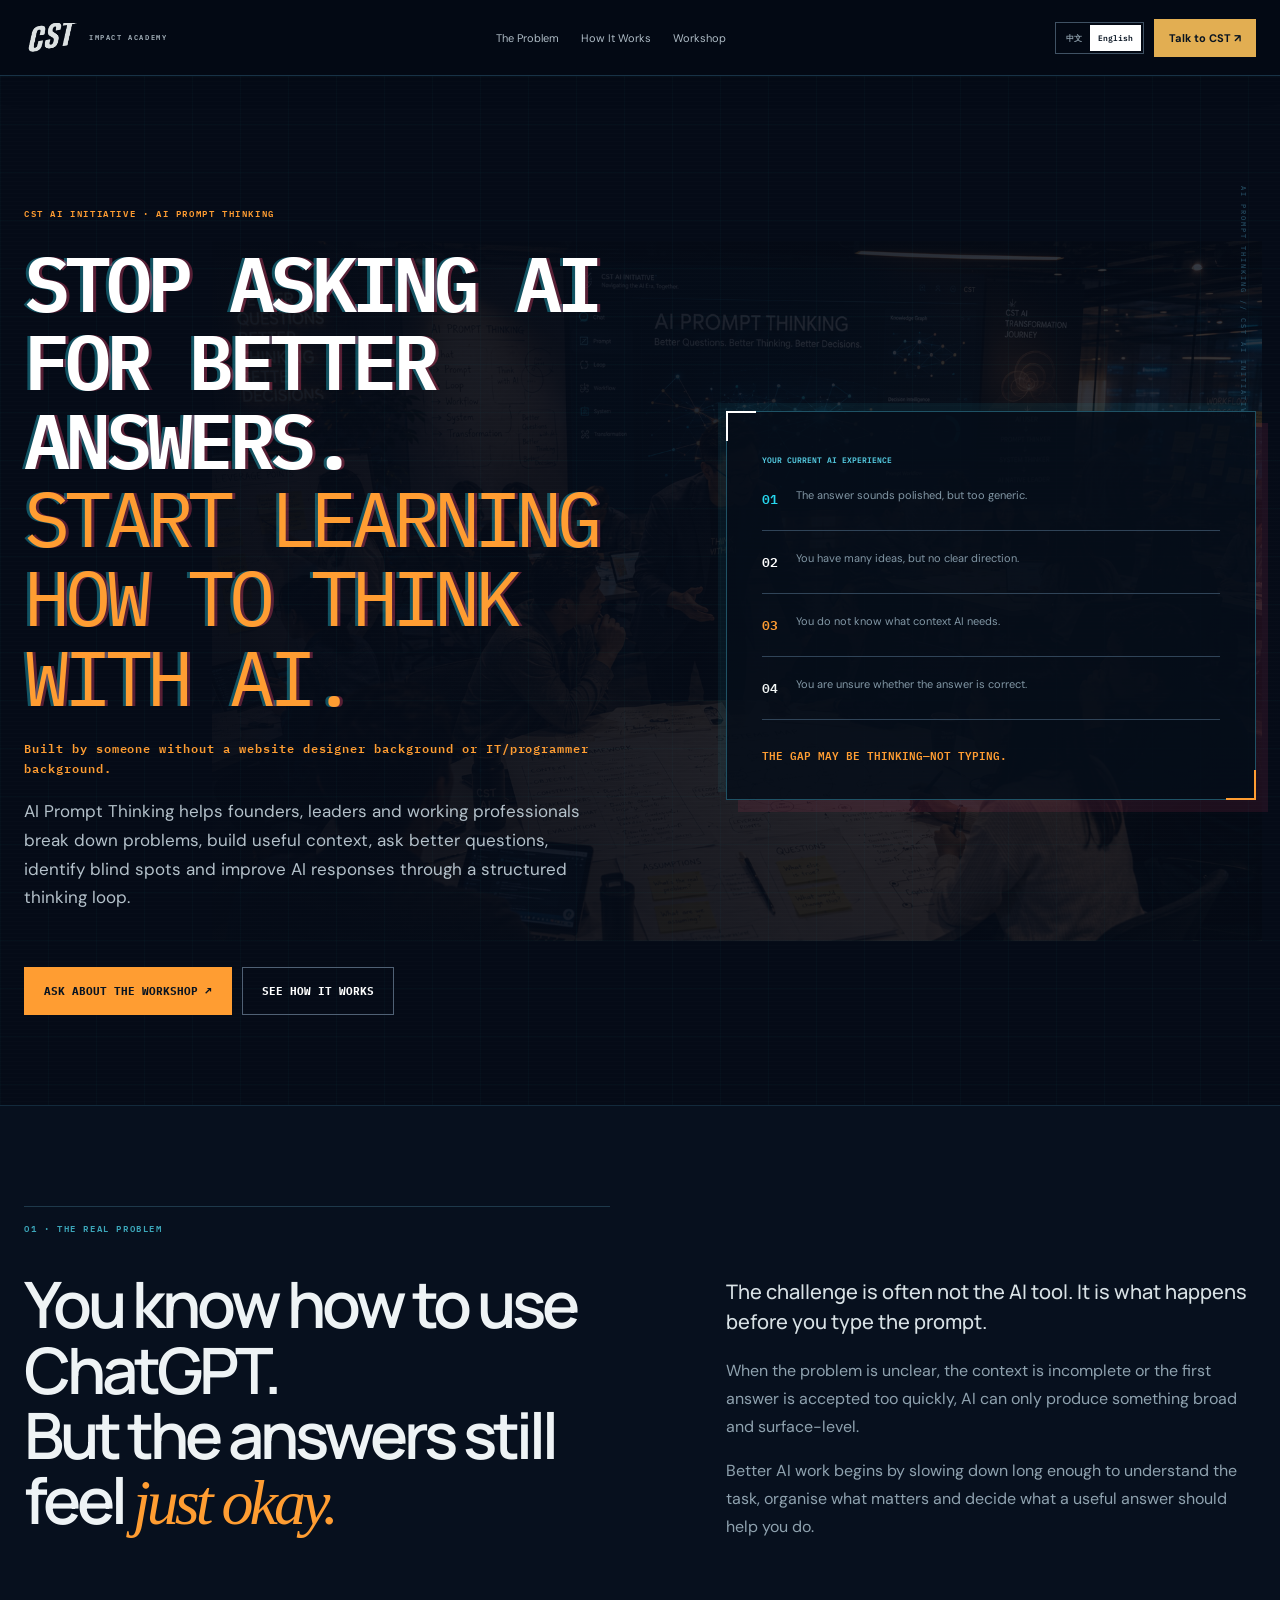
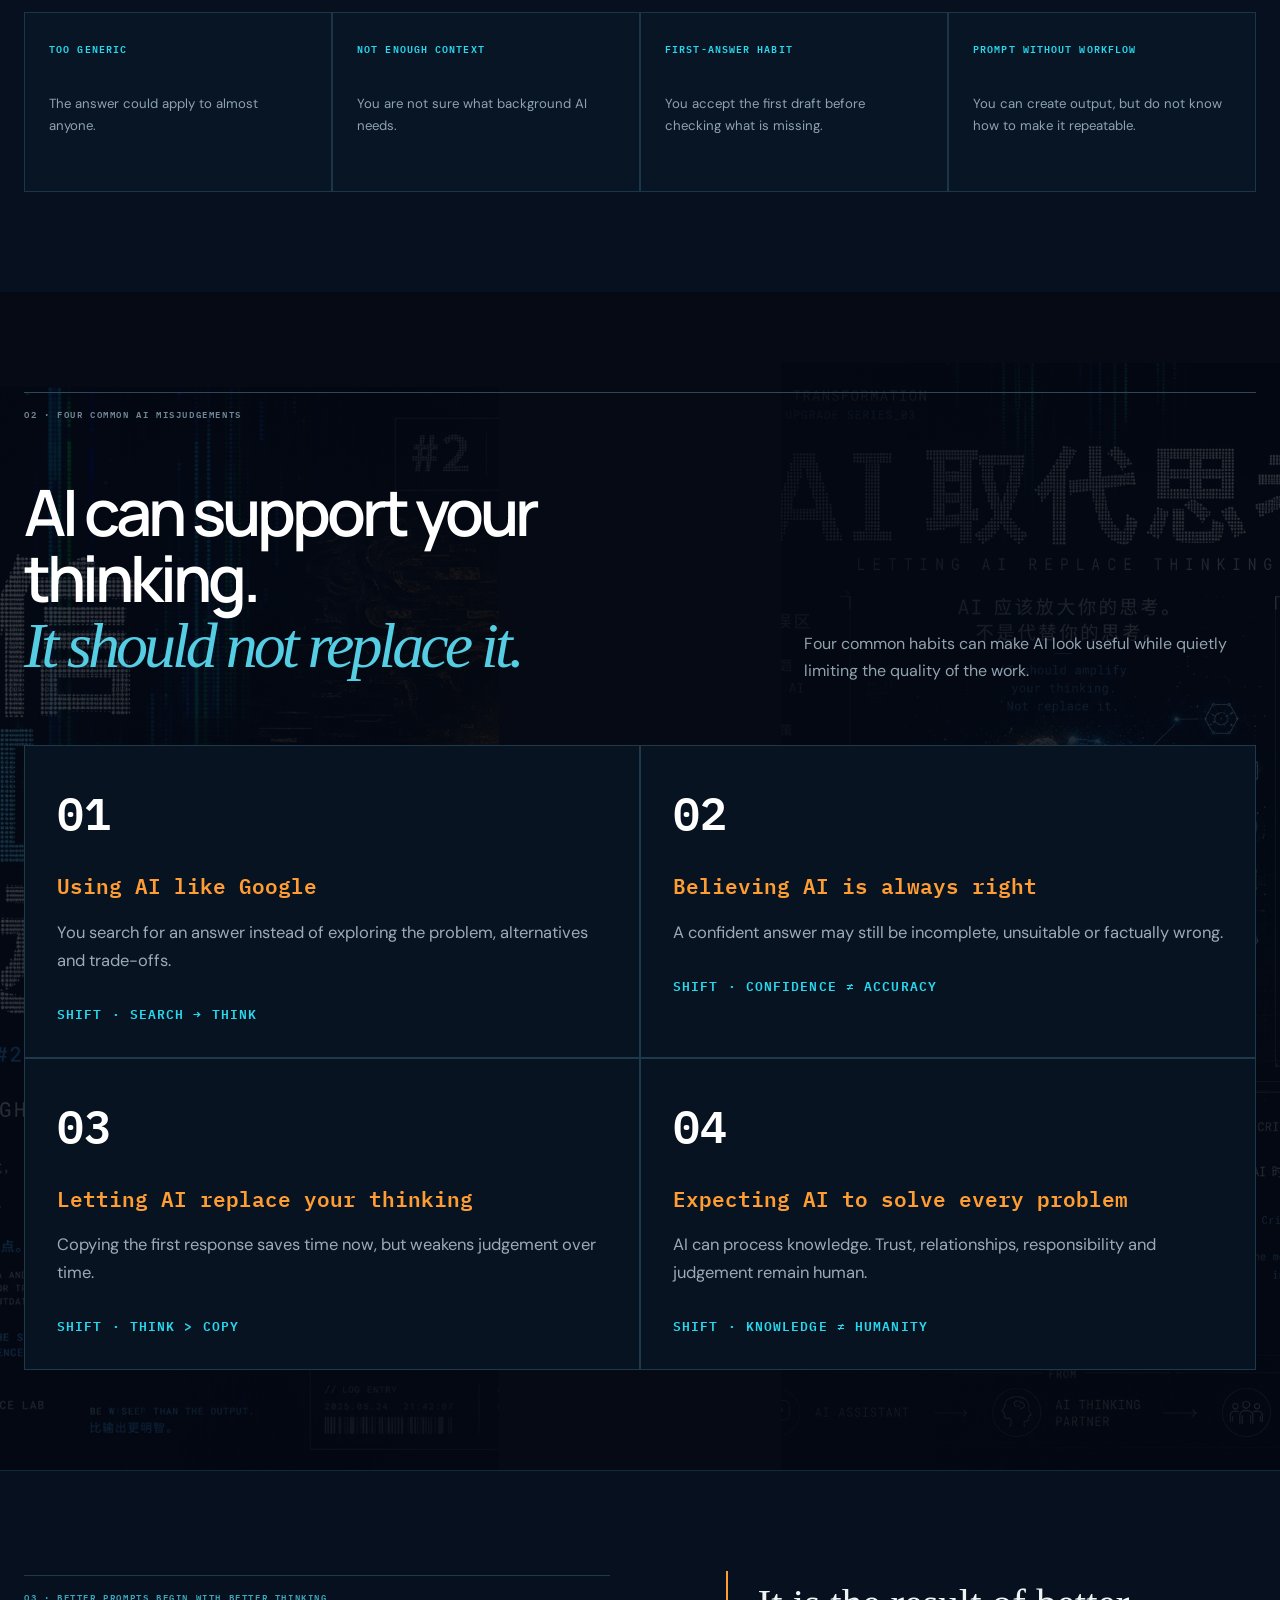
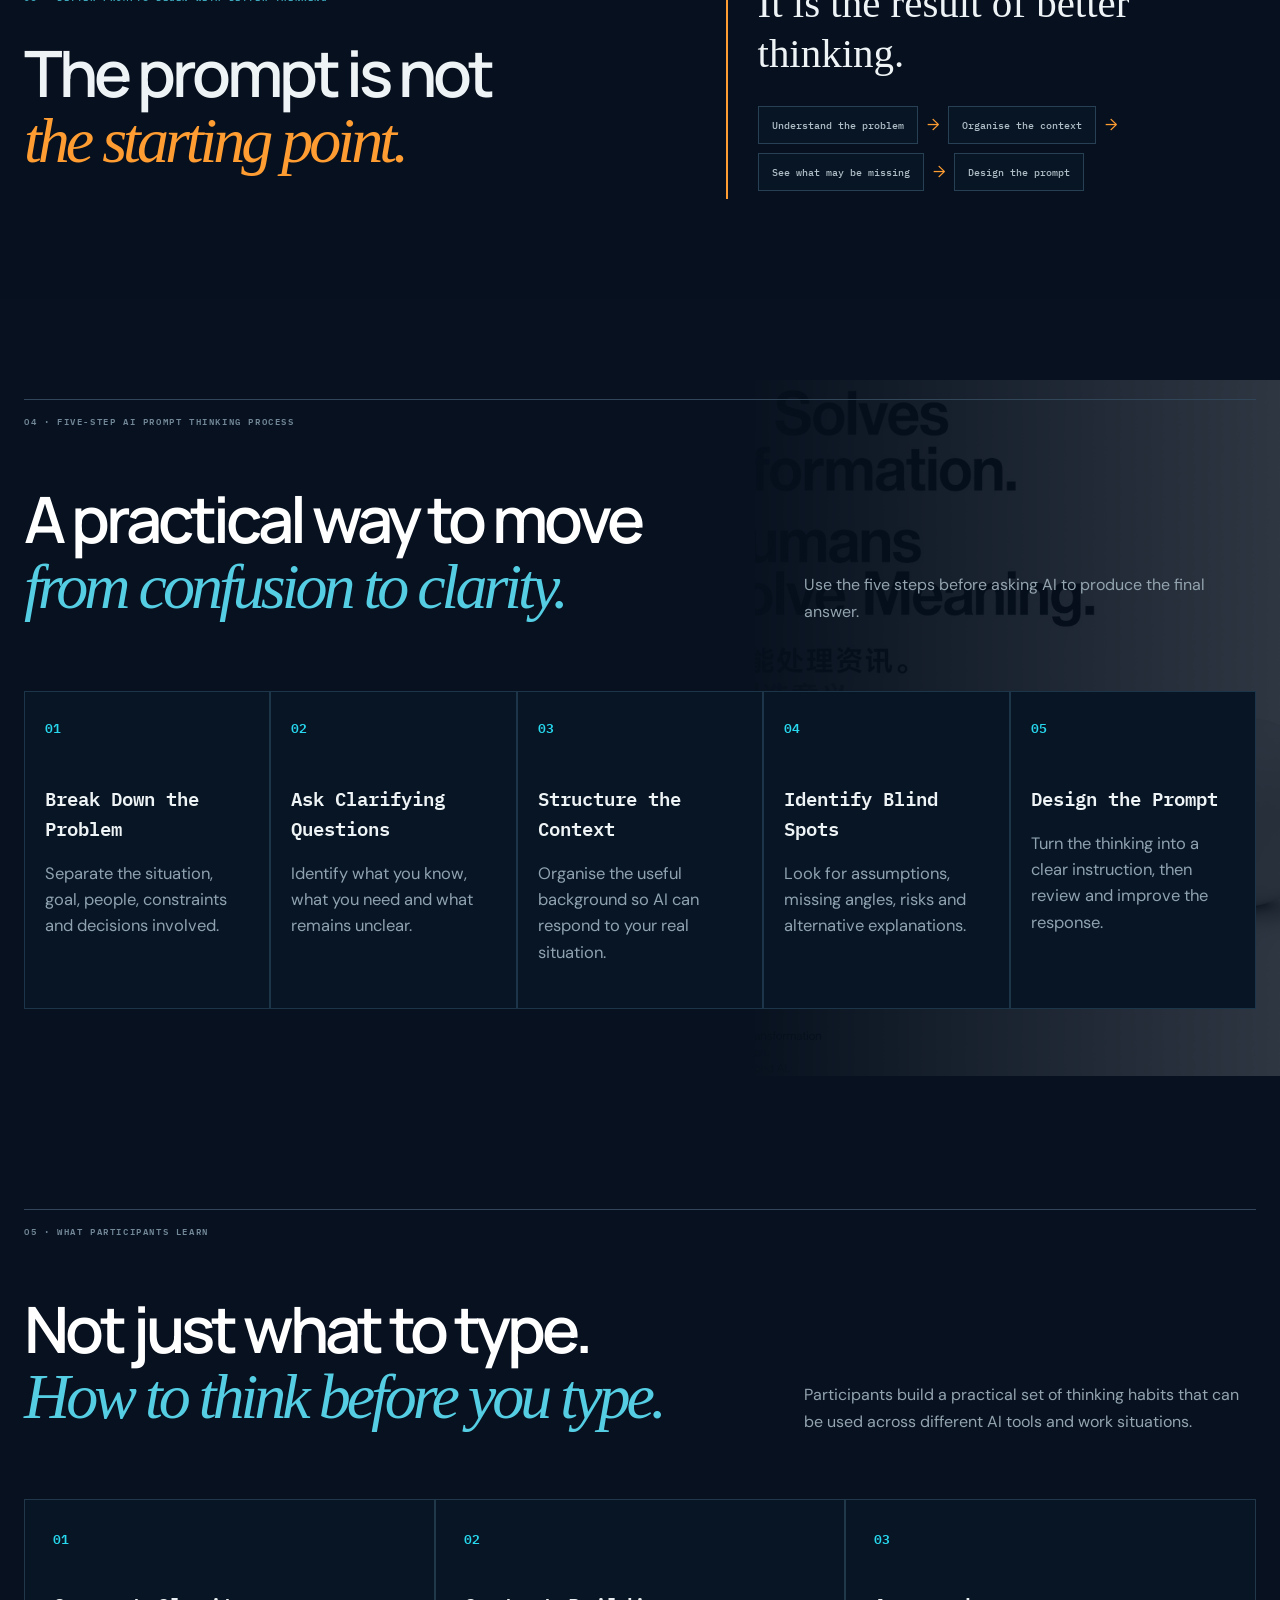
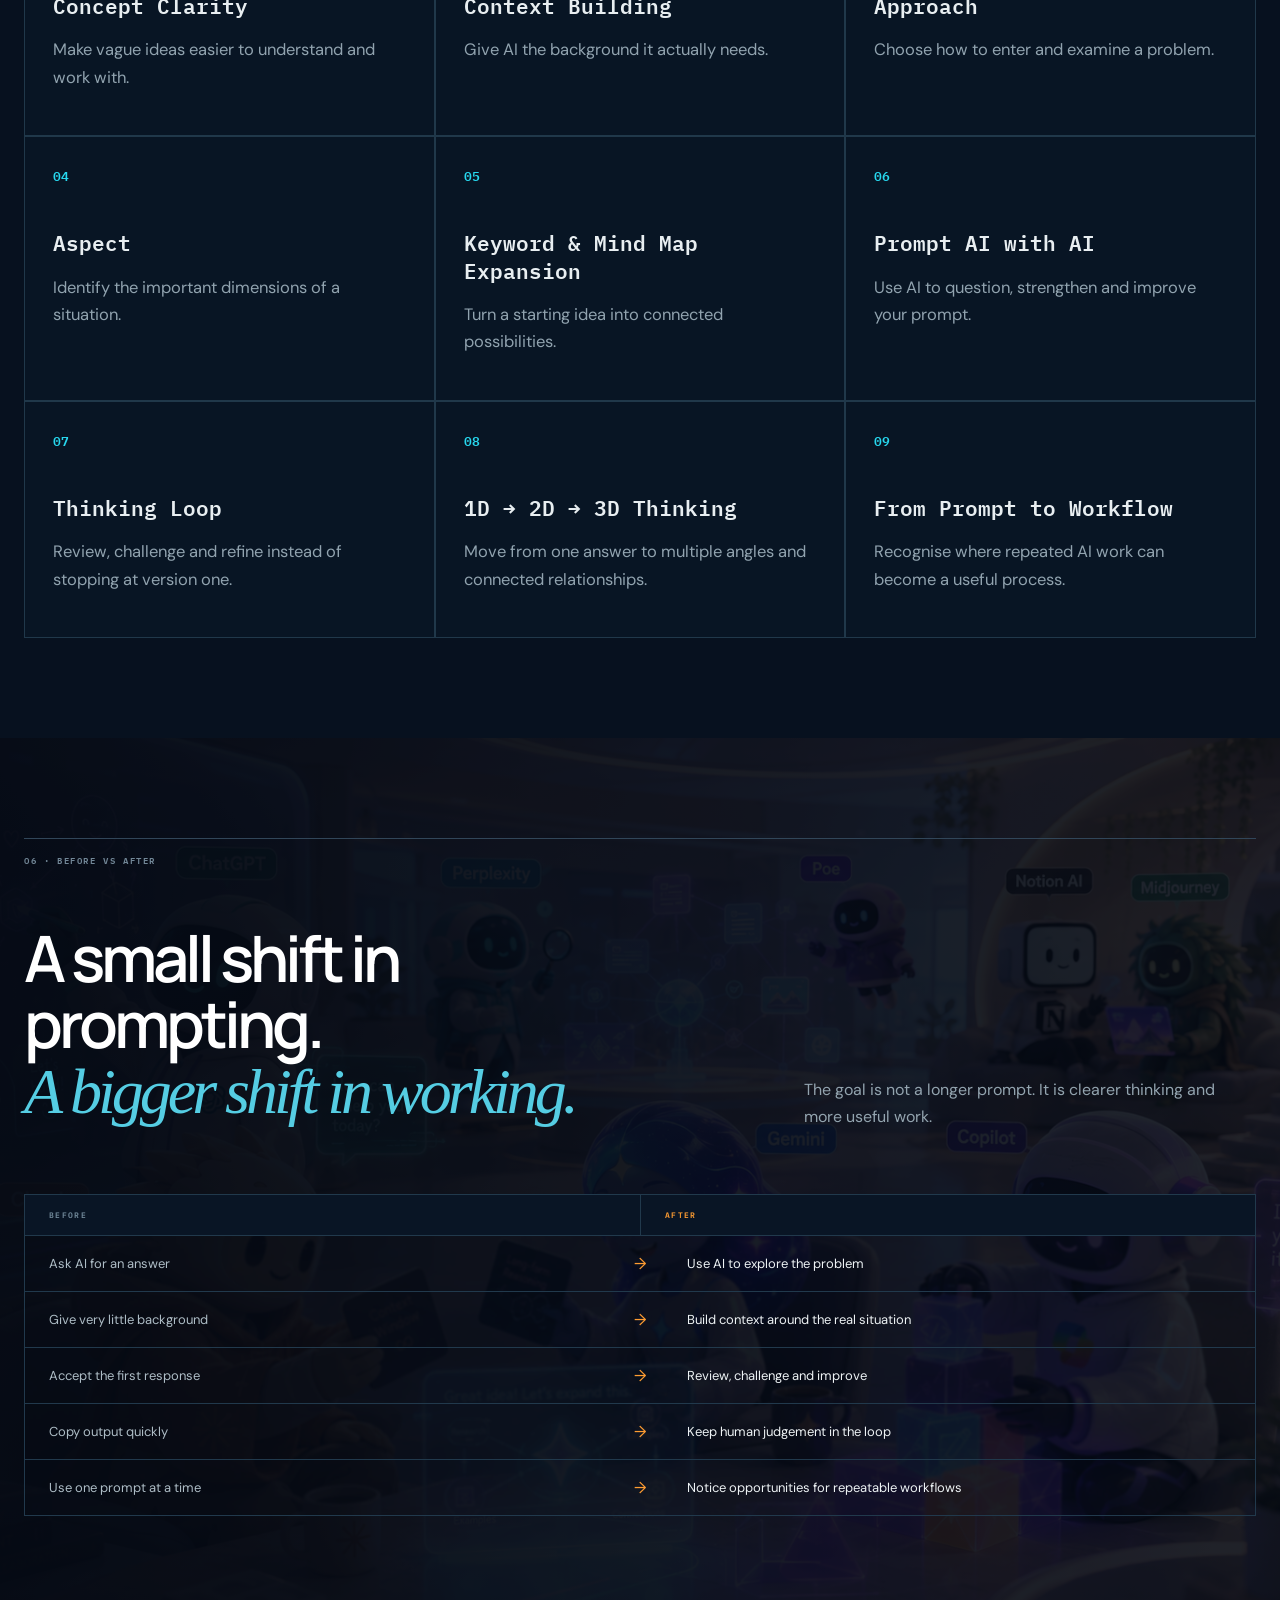
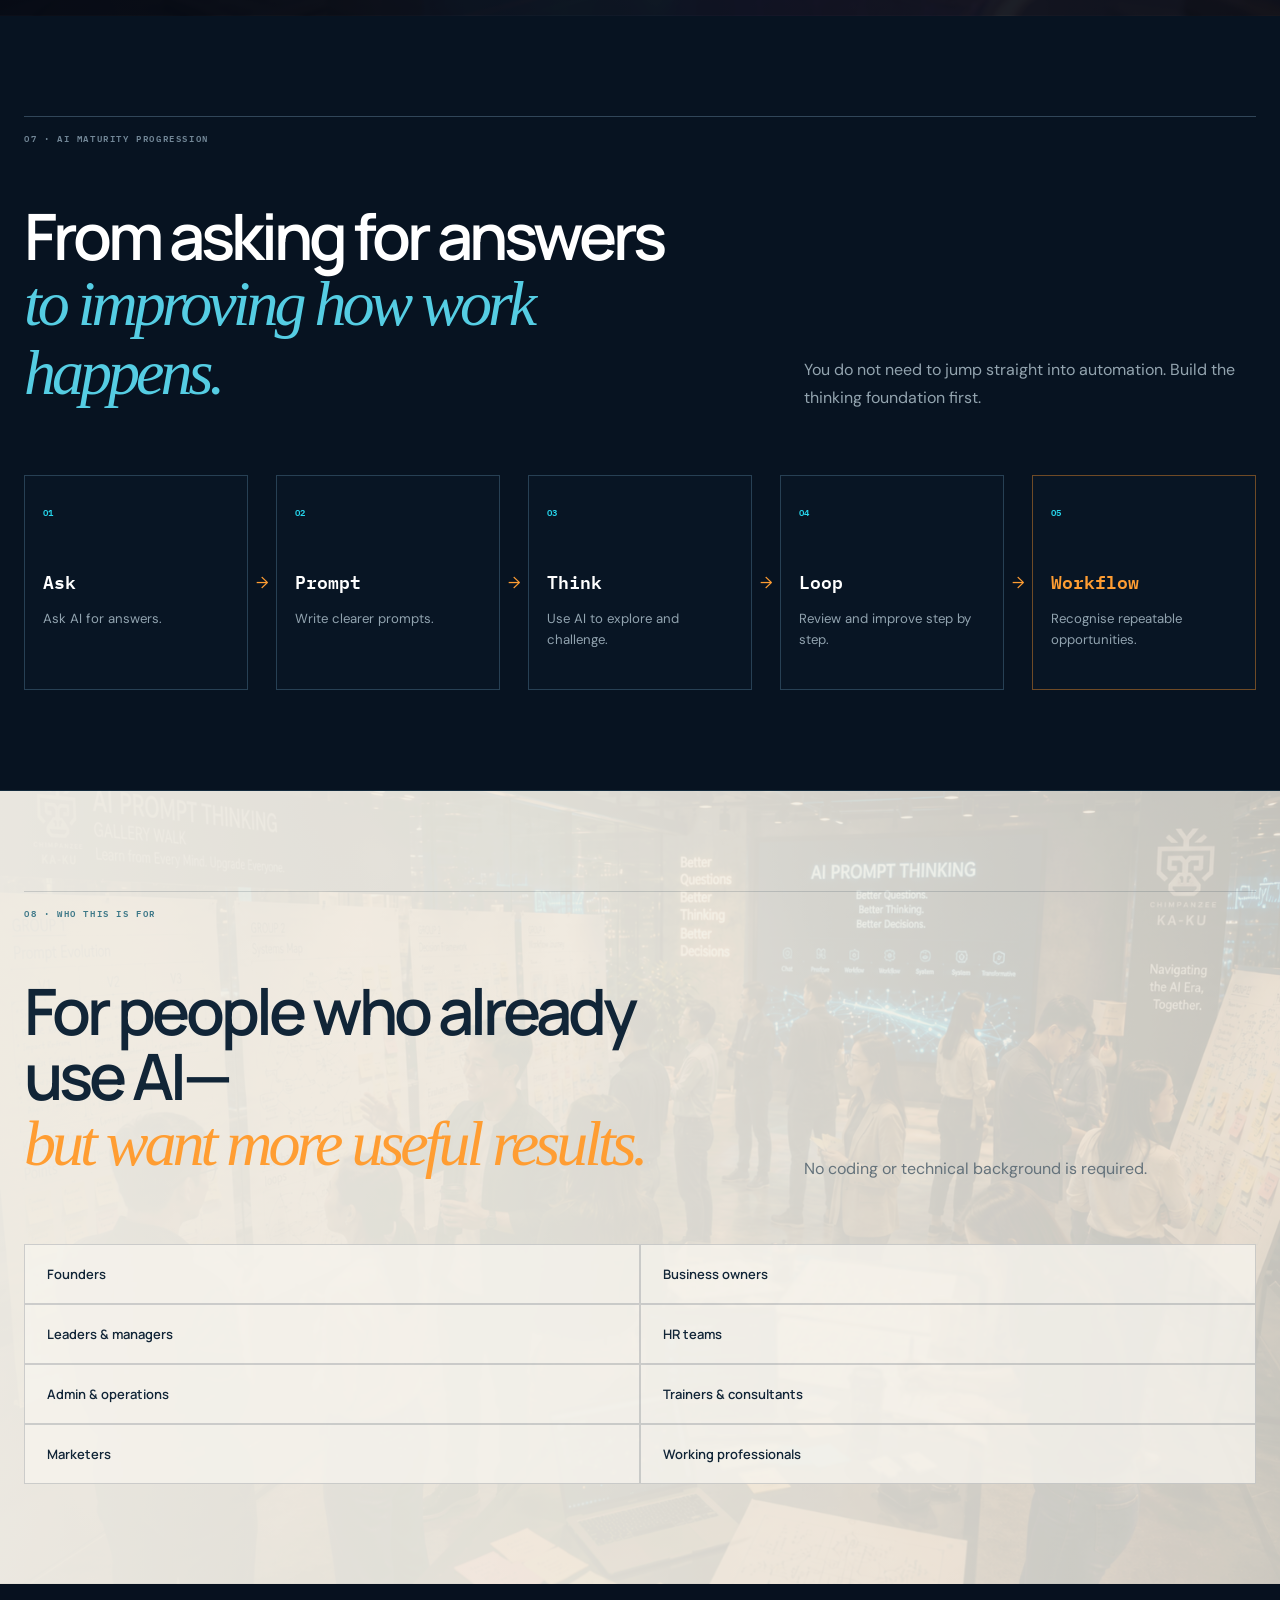
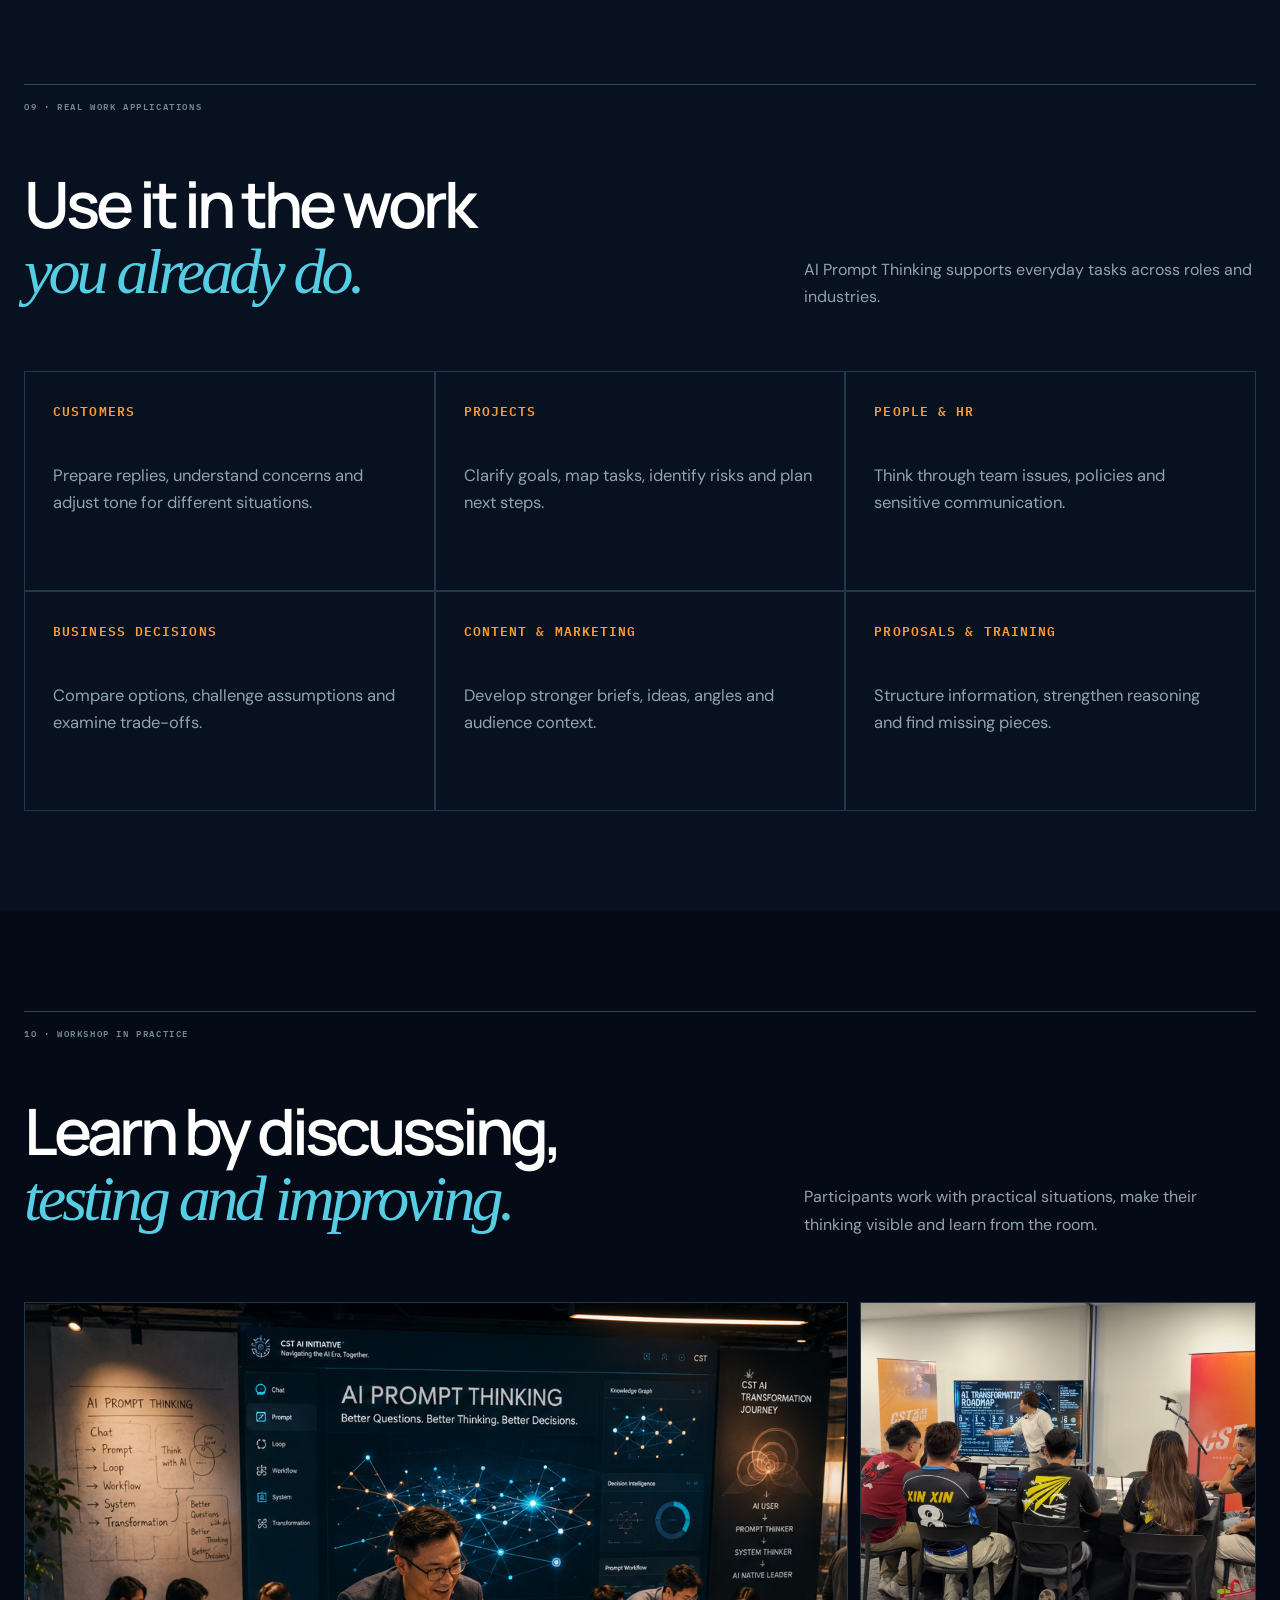
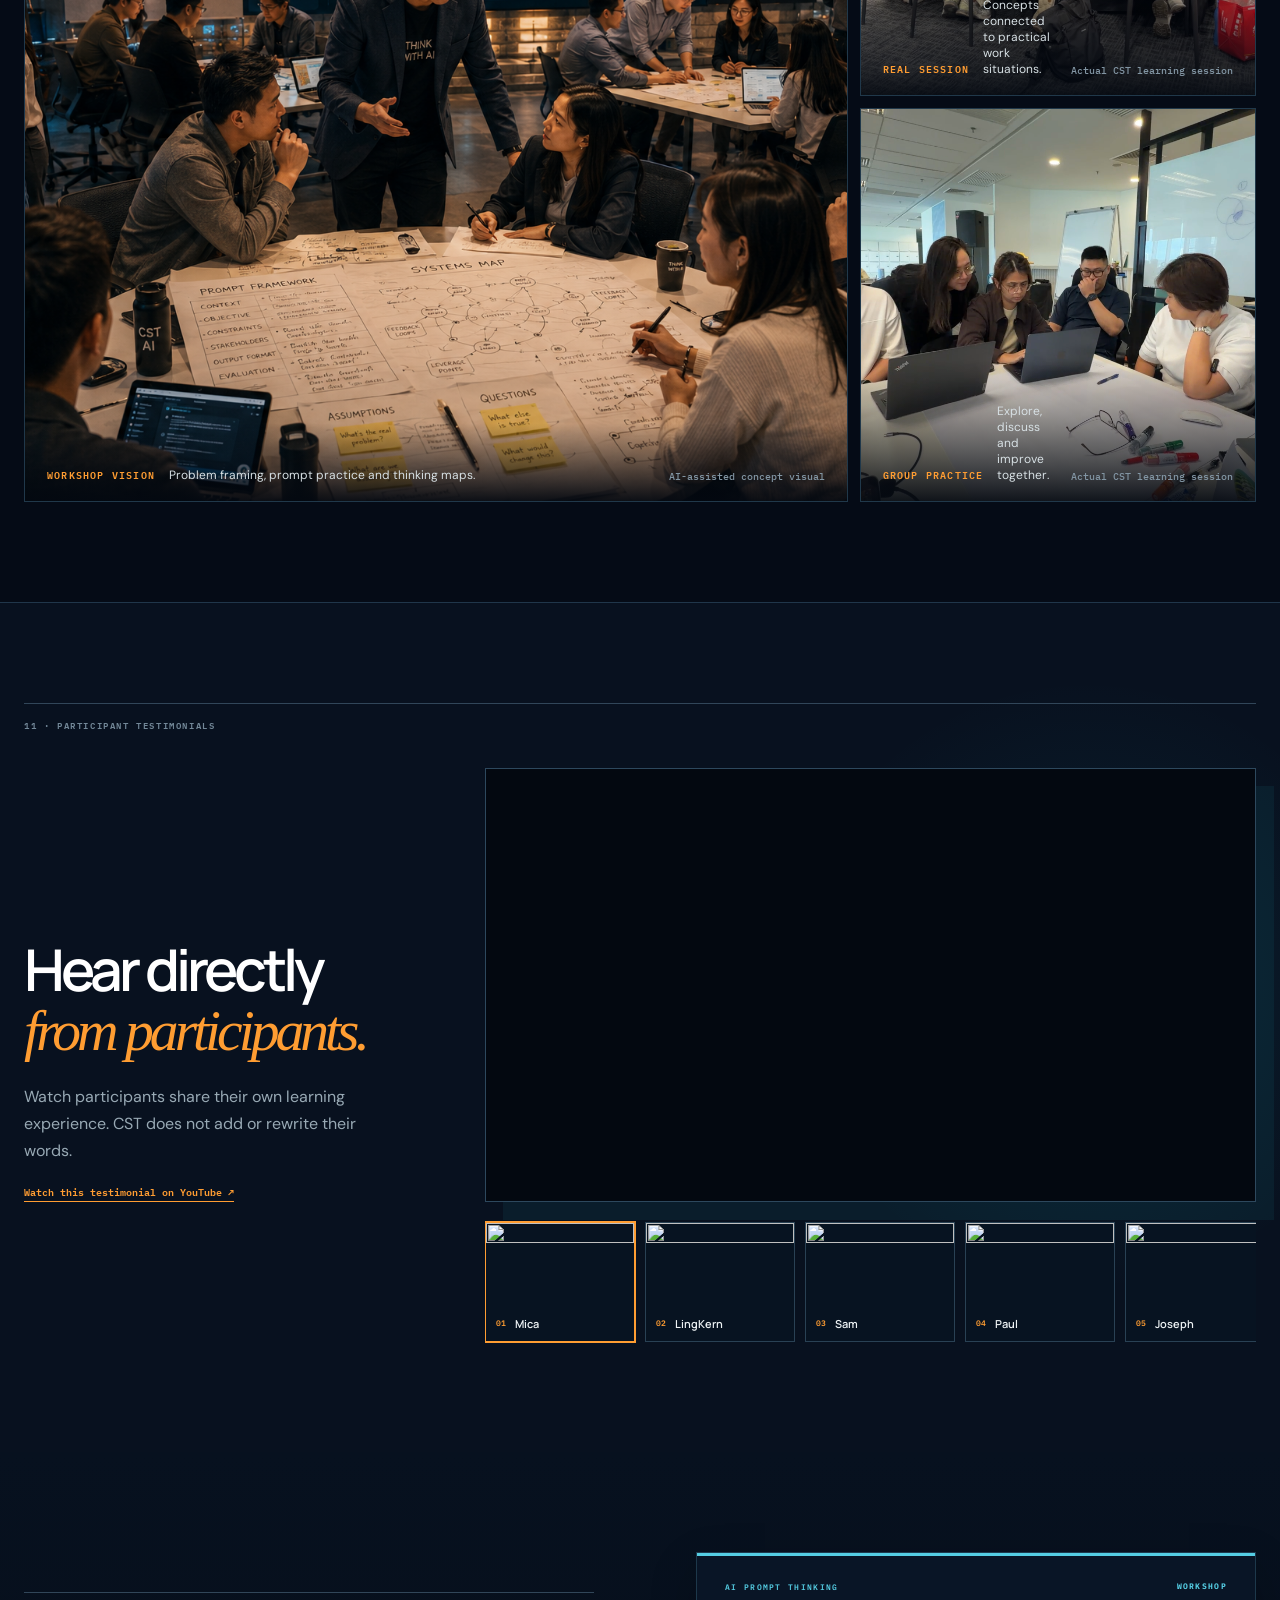
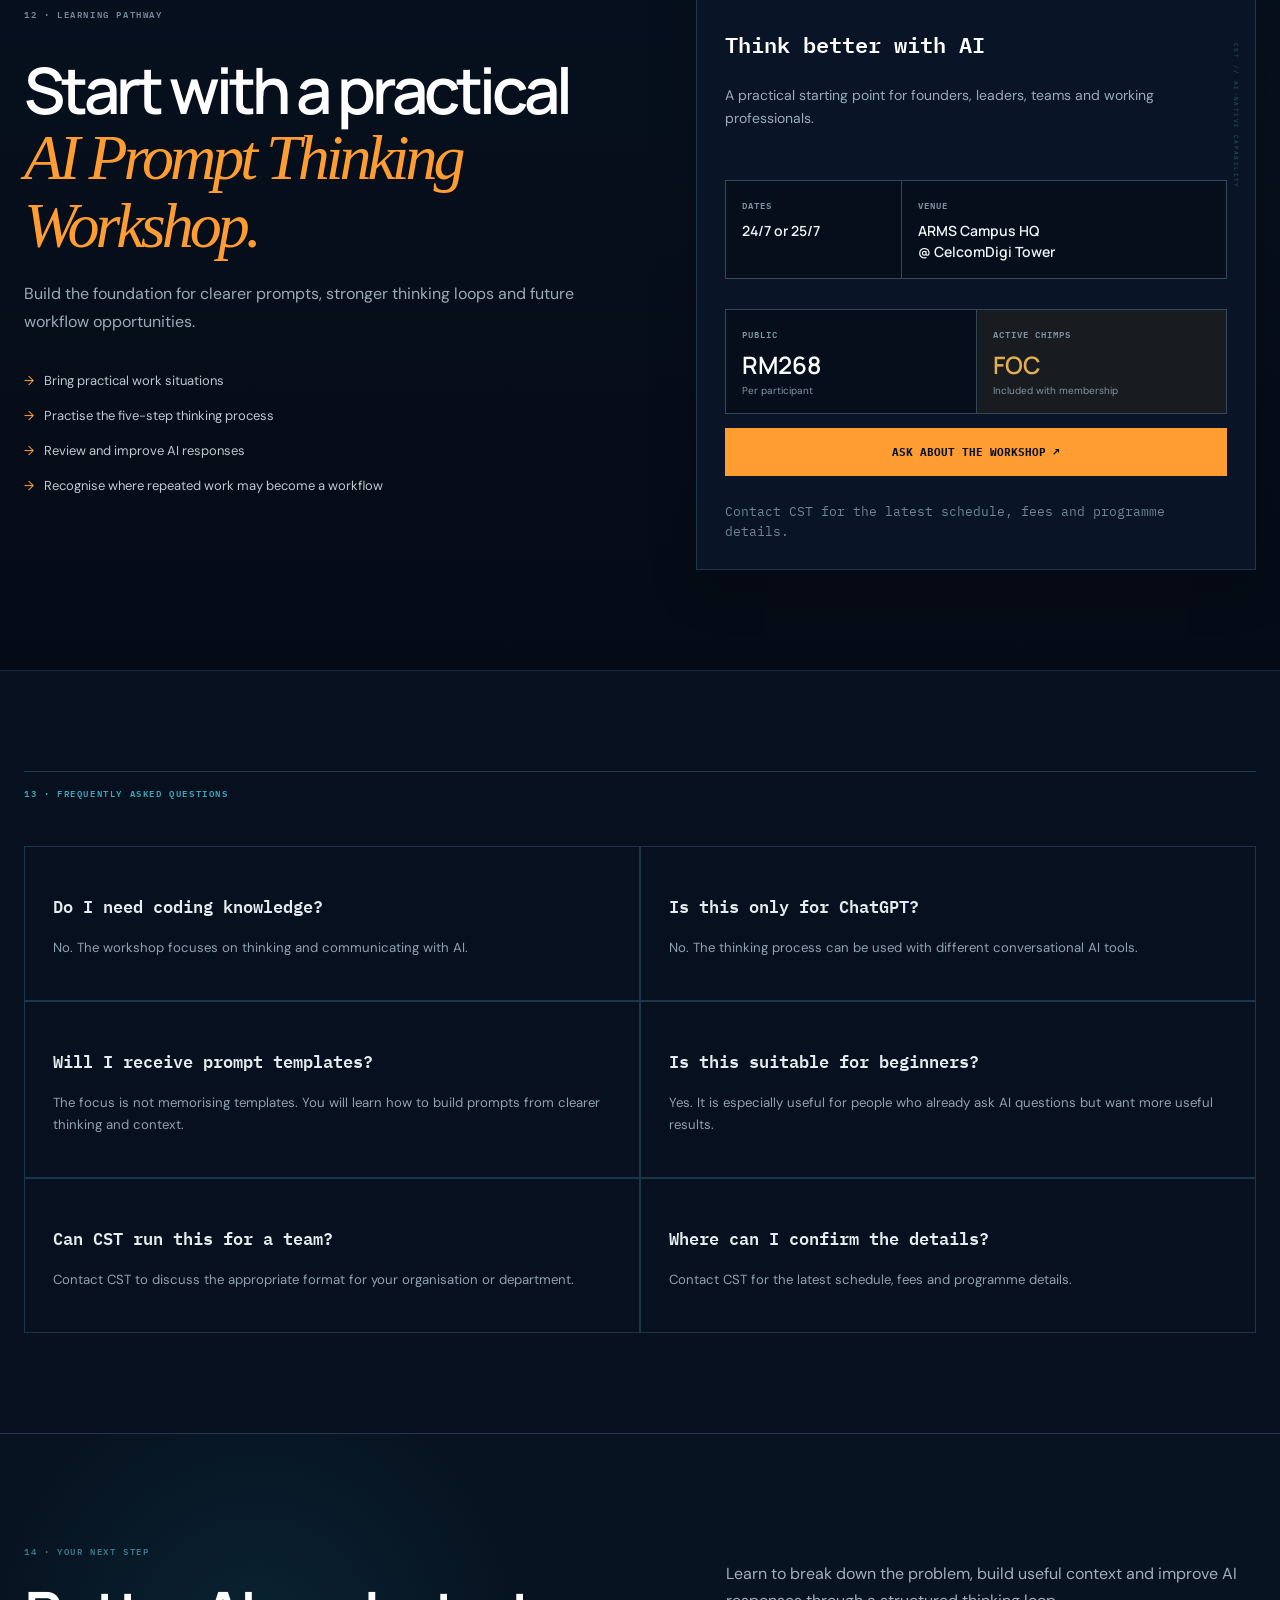
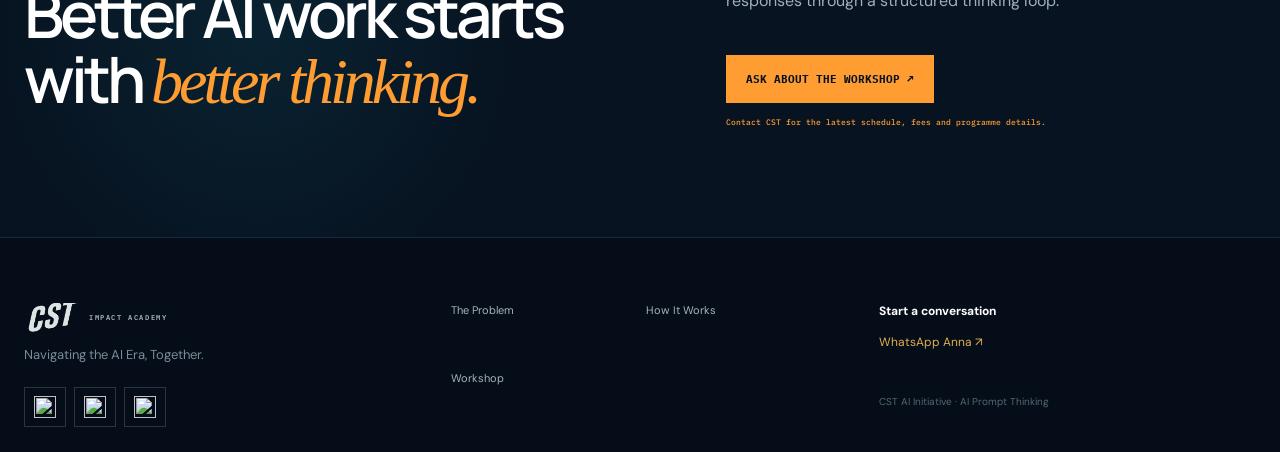
==== commit 1415bbda: "Fix AI Prompt Thinking hero copy and subtitle" ====
--- a/ai-prompt-thinking-workshop/index.html
+++ b/ai-prompt-thinking-workshop/index.html
@@ -17,6 +17,7 @@
       <div>
         <p class="label">CST AI INITIATIVE · AI PROMPT THINKING</p>
         <h1>Stop asking AI for better answers.<br><em>Start learning how to think with AI.</em></h1>
+        <p class="hero-built-note">Built by someone without a website designer background or IT/programmer background.</p>
         <p class="lede">AI Prompt Thinking helps founders, leaders and working professionals break down problems, build useful context, ask better questions, identify blind spots and improve AI responses through a structured thinking loop.</p>
         <div class="actions">
           <a class="btn gold" data-wa>Ask about the Workshop ↗</a>
--- a/ai-prompt-thinking-workshop/site.css
+++ b/ai-prompt-thinking-workshop/site.css
@@ -30,5 +30,6 @@
 .prompt-page .misjudgement-grid p,.prompt-page .thinking-process p,.prompt-page .learn-grid p,.prompt-page .application-grid p{font-size:16.5px}.prompt-page .misjudgement-grid b,.prompt-page .thinking-process b,.prompt-page .learn-grid b,.prompt-page .application-grid b{font-size:12.5px}.prompt-page .thinking-chain span{font-size:10.4px}.prompt-page .learn-grid h3{font-size:20.5px}.prompt-page .offer-note{font-size:12.5px}
 @media(max-width:600px){.testimonial-carousel{grid-auto-columns:58%;padding-top:14px}}
 @media(max-width:600px){.prompt-page .pain-strip p,.prompt-page .misjudgement-grid p,.prompt-page .thinking-process p,.prompt-page .learn-grid p,.prompt-page .maturity-track p,.prompt-page .application-grid p,.prompt-page .faq-grid p{font-size:13px}.prompt-page .comparison-grid p{font-size:12px}.workshop-meta{grid-template-columns:1fr}.workshop-meta>div+div{border-left:0;border-top:1px solid #33485b}}
+.prompt-page .hero-built-note{max-width:680px;margin:0 0 18px;font:600 12px/1.7 "IBM Plex Mono";letter-spacing:.08em;color:var(--prompt-orange);text-transform:none}.prompt-page .hero-built-note+.lede{margin-top:0}@media(max-width:760px){.prompt-page .hero-built-note{font-size:10.5px;line-height:1.65}}
 .prompt-page .bg-misjudgement-pair:before{opacity:.22}.prompt-page .bg-misjudgement-pair:after{opacity:.24}.prompt-page .bg-ai-information:before{opacity:.24}.prompt-page .bg-ai-robots:before{opacity:.36}.prompt-page .bg-generated-discussion{background:var(--paper);color:var(--ink)}.prompt-page .bg-generated-discussion:before{background-image:linear-gradient(90deg,rgba(246,244,238,.92),rgba(246,244,238,.82) 43%,rgba(246,244,238,.58)),url("assets/bg-generated-discussion.jpeg");opacity:.46;mix-blend-mode:multiply}.prompt-page .bg-generated-discussion .index{color:#3d7888;border-color:var(--line)!important}.prompt-page .bg-generated-discussion .section-head>p{color:var(--muted)}.prompt-page .bg-generated-discussion .audience-grid span{color:var(--ink);background:rgba(246,244,238,.78);border-color:rgba(17,37,55,.18)}@media(max-width:760px){.prompt-page .bg-misjudgement-pair:before,.prompt-page .bg-misjudgement-pair:after{opacity:.14}.prompt-page .bg-ai-information:before{opacity:.13}.prompt-page .bg-ai-robots:before{opacity:.24}.prompt-page .bg-generated-discussion:before{background-image:linear-gradient(rgba(246,244,238,.93),rgba(246,244,238,.86)),url("assets/bg-generated-discussion.jpeg");opacity:.50;mix-blend-mode:multiply}}
 .prompt-page .visual-bg{position:relative;overflow:hidden}.prompt-page .visual-bg>.wrap{position:relative;z-index:2}.prompt-page .visual-bg:before,.prompt-page .visual-bg:after{content:"";position:absolute;pointer-events:none;z-index:0;background-repeat:no-repeat;background-size:cover}.prompt-page .bg-misjudgement-pair:before{left:-4%;top:8%;bottom:0;width:43%;background-image:linear-gradient(90deg,rgba(5,10,20,.08),rgba(5,10,20,.62)),url("assets/bg-misjudgement-ai-right.jpeg");background-position:center;opacity:.22;filter:saturate(1.1) contrast(1.06)}.prompt-page .bg-misjudgement-pair:after{right:-5%;top:6%;bottom:0;width:44%;background-image:linear-gradient(270deg,rgba(5,10,20,.05),rgba(5,10,20,.70)),url("assets/bg-misjudgement-replace-thinking.jpeg");background-position:center;opacity:.20;filter:saturate(1.1) contrast(1.06)}.prompt-page .bg-ai-information:before{right:-7%;top:10%;bottom:4%;width:48%;background-image:linear-gradient(270deg,rgba(7,17,31,.10),rgba(7,17,31,.95)),url("assets/bg-ai-solves-information.png");background-position:center right;opacity:.20;filter:saturate(.8) contrast(1.05)}.prompt-page .bg-ai-robots:before{inset:0;background-image:linear-gradient(90deg,rgba(5,10,20,.94),rgba(5,10,20,.82) 42%,rgba(5,10,20,.68)),url("assets/bg-ai-robot-tools.png");background-position:center;background-size:cover;opacity:.36}.prompt-page .bg-generated-discussion:before{inset:0;background-image:linear-gradient(90deg,rgba(246,244,238,.92),rgba(246,244,238,.82) 43%,rgba(246,244,238,.58)),url("assets/bg-generated-discussion.jpeg");background-position:center right;background-size:cover;opacity:.46;mix-blend-mode:multiply}.prompt-page .bg-generated-discussion .audience-grid span{color:var(--ink);background:rgba(246,244,238,.78);border-color:rgba(17,37,55,.18);backdrop-filter:blur(1px)}.prompt-page .bg-ai-information .thinking-process article,.prompt-page .bg-ai-robots .comparison-grid,.prompt-page .bg-misjudgement-pair .misjudgement-grid article{position:relative;z-index:2;backdrop-filter:blur(1px)}@media(max-width:760px){.prompt-page .bg-misjudgement-pair:before,.prompt-page .bg-misjudgement-pair:after{top:0;bottom:0;width:70%;opacity:.14}.prompt-page .bg-misjudgement-pair:before{left:-28%}.prompt-page .bg-misjudgement-pair:after{right:-35%}.prompt-page .bg-ai-information:before{inset:0;width:auto;background-position:center;opacity:.13}.prompt-page .bg-ai-robots:before{opacity:.24}.prompt-page .bg-generated-discussion:before{background-image:linear-gradient(rgba(246,244,238,.93),rgba(246,244,238,.86)),url("assets/bg-generated-discussion.jpeg");background-position:center;opacity:.50;mix-blend-mode:multiply}}
